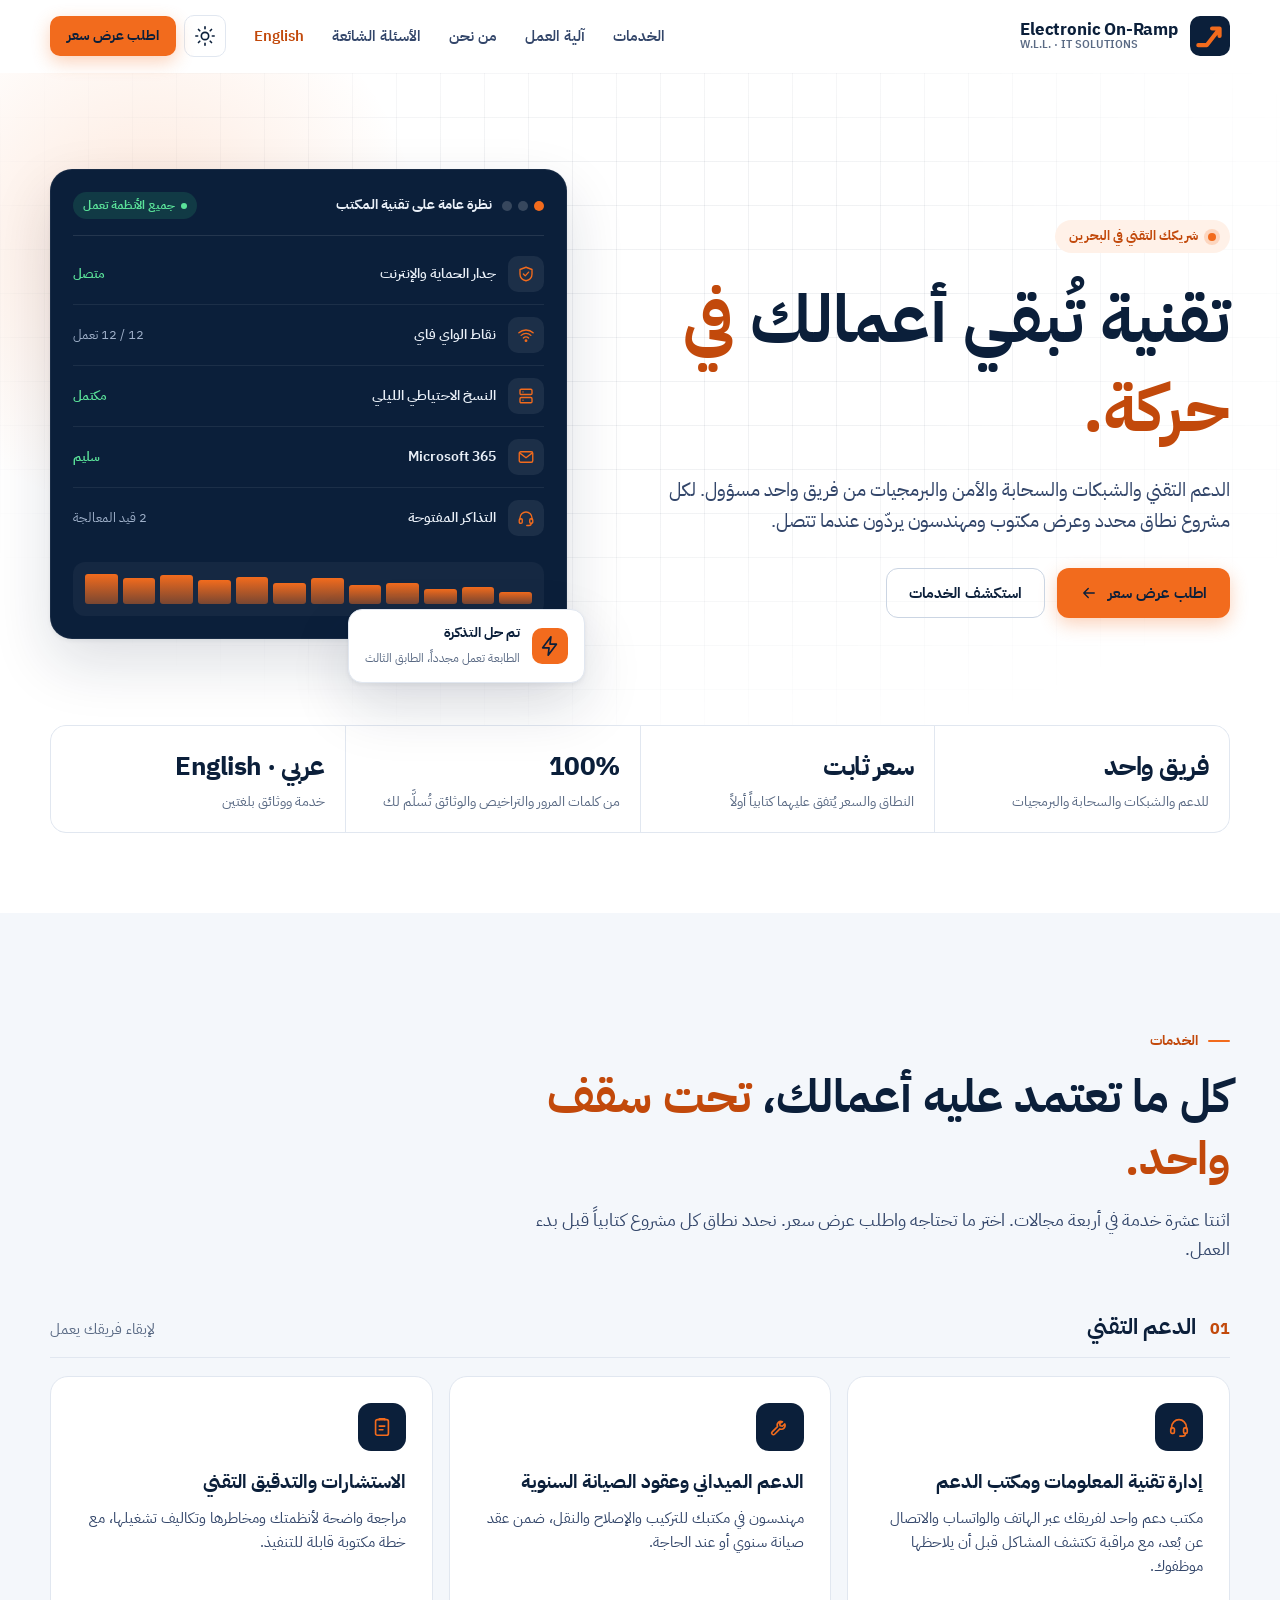
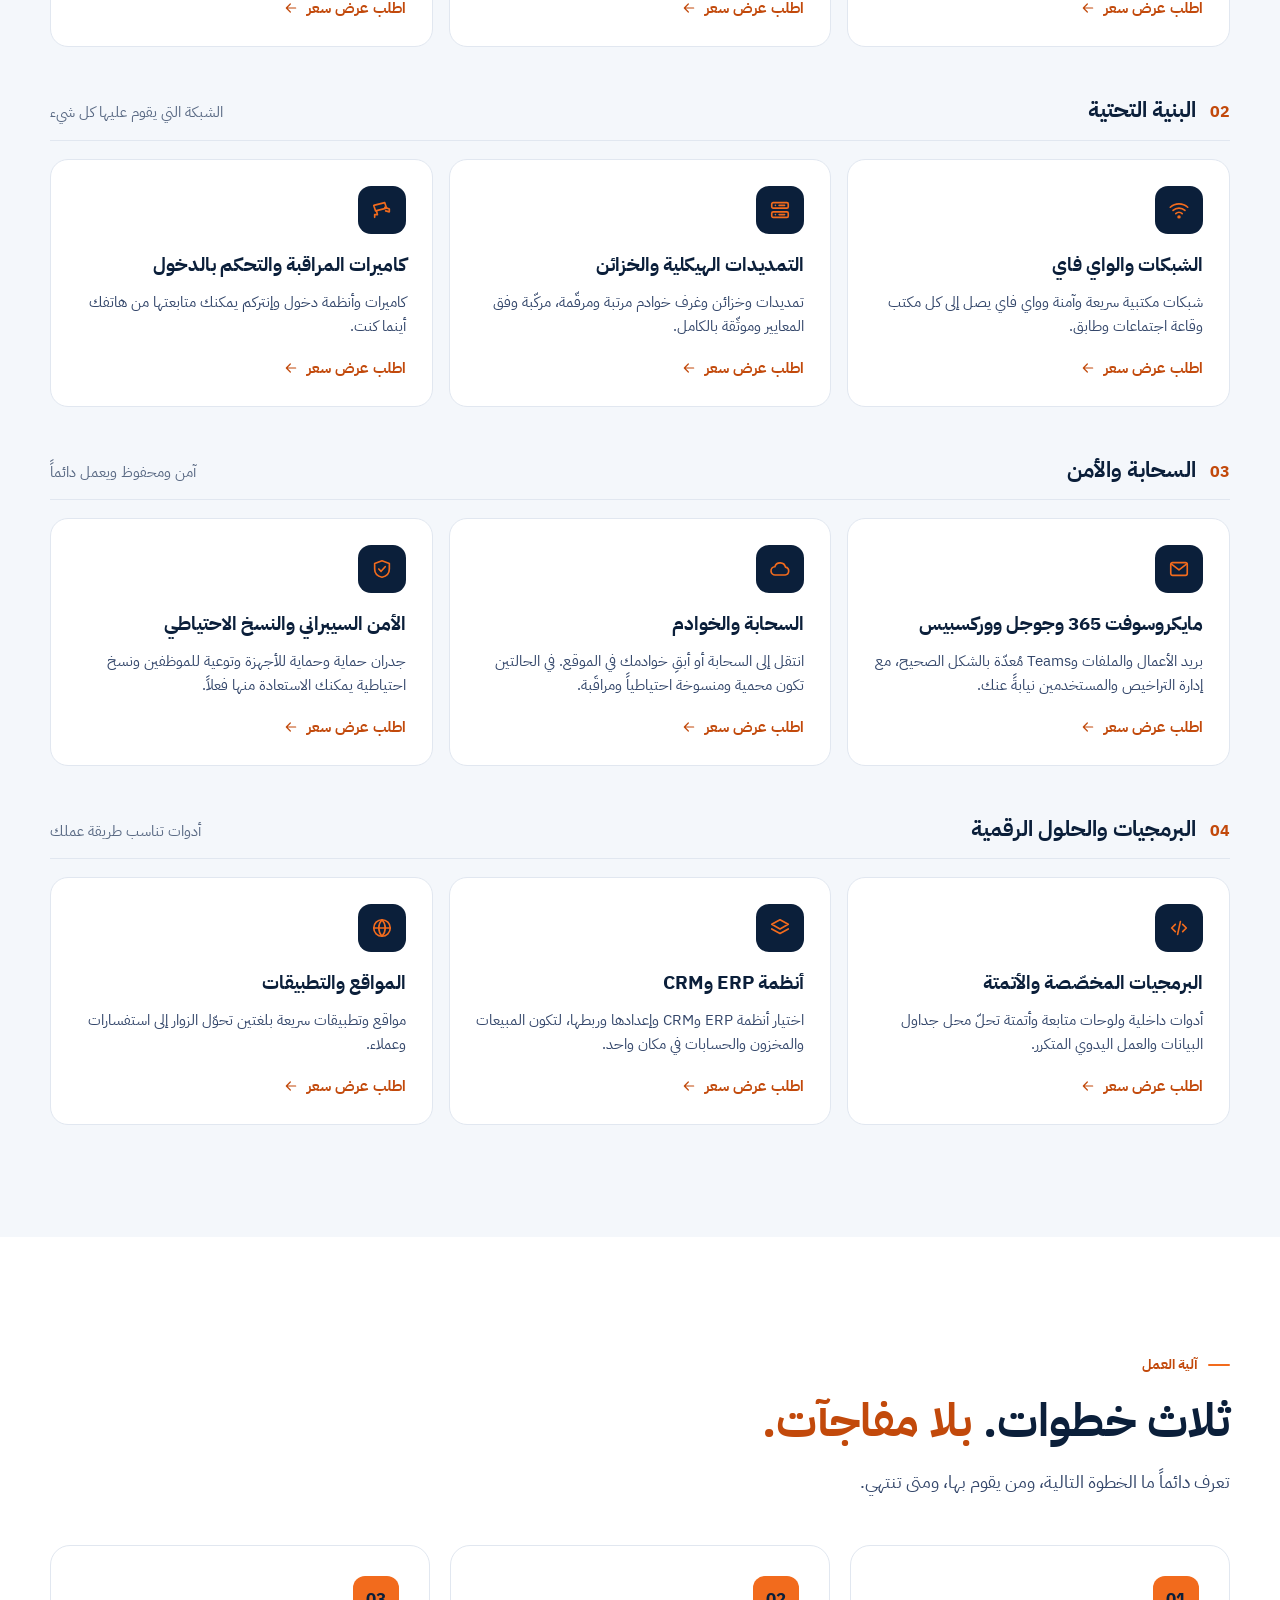
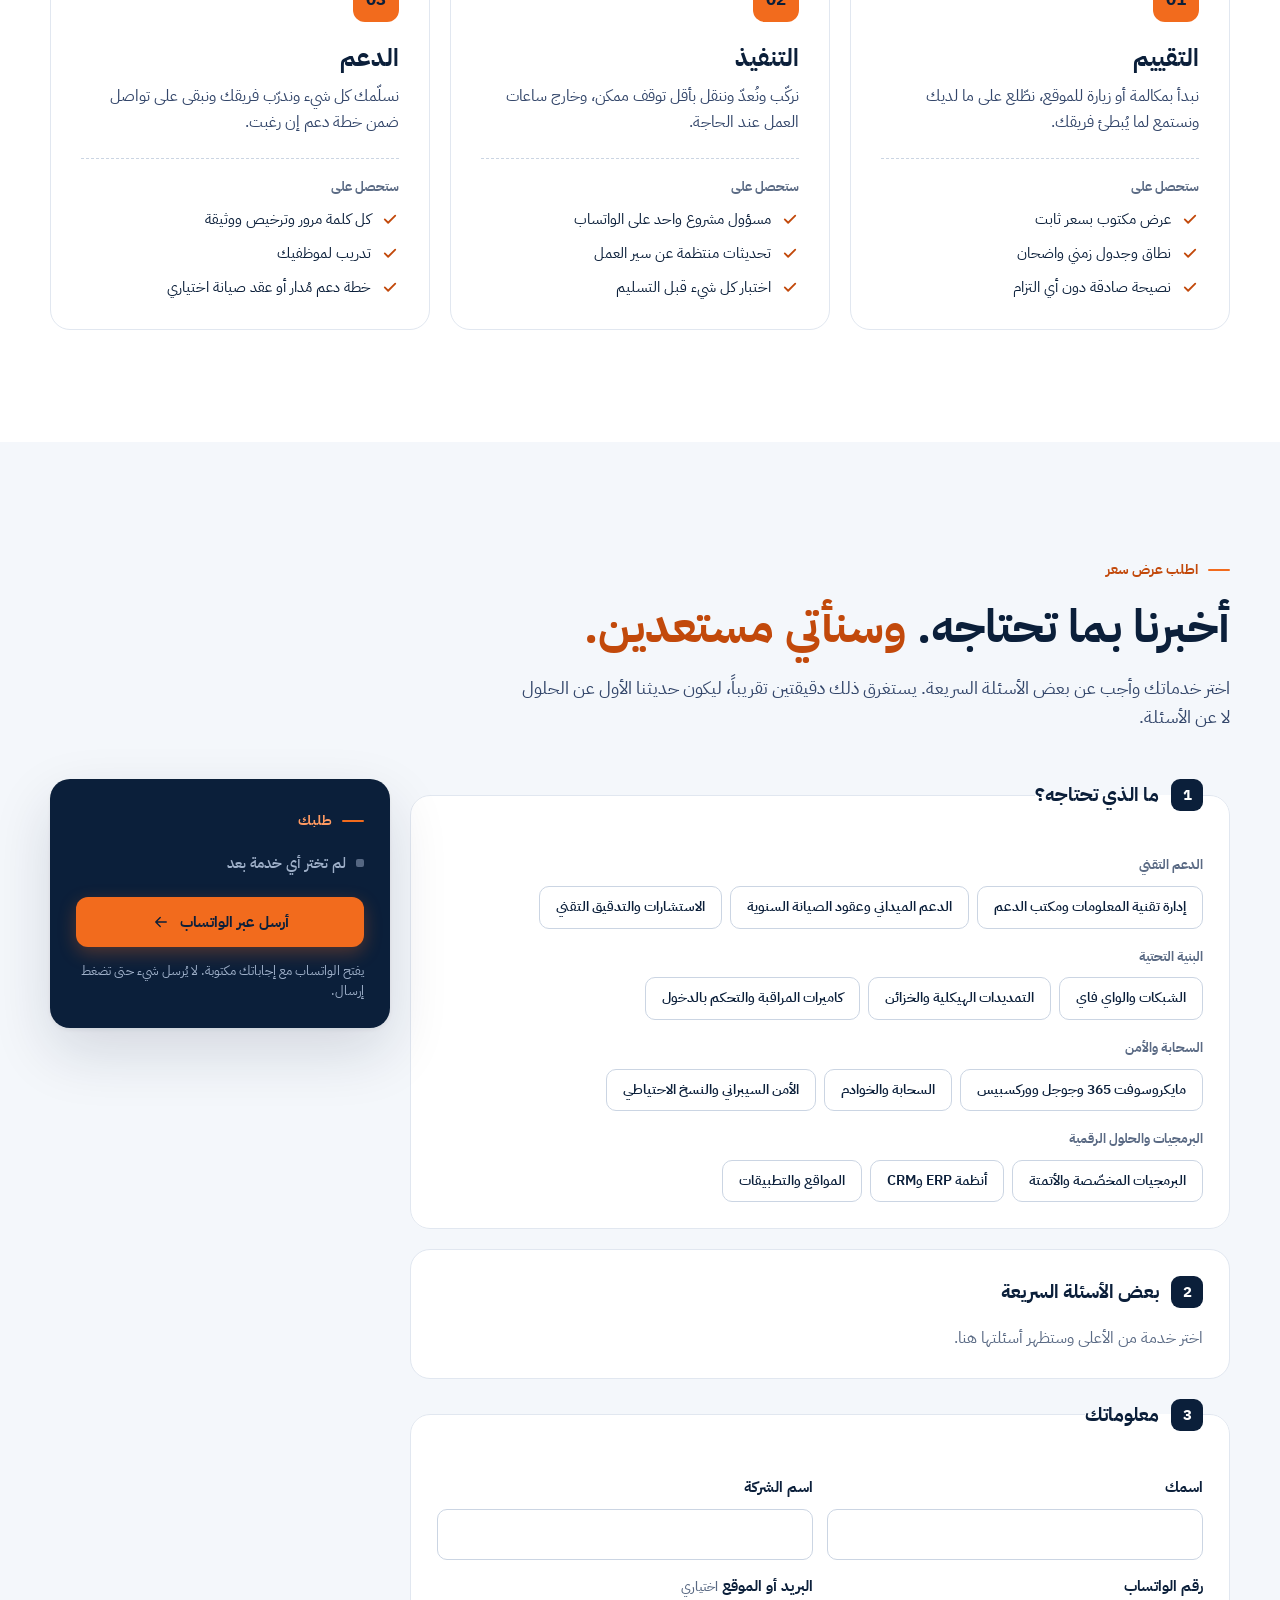
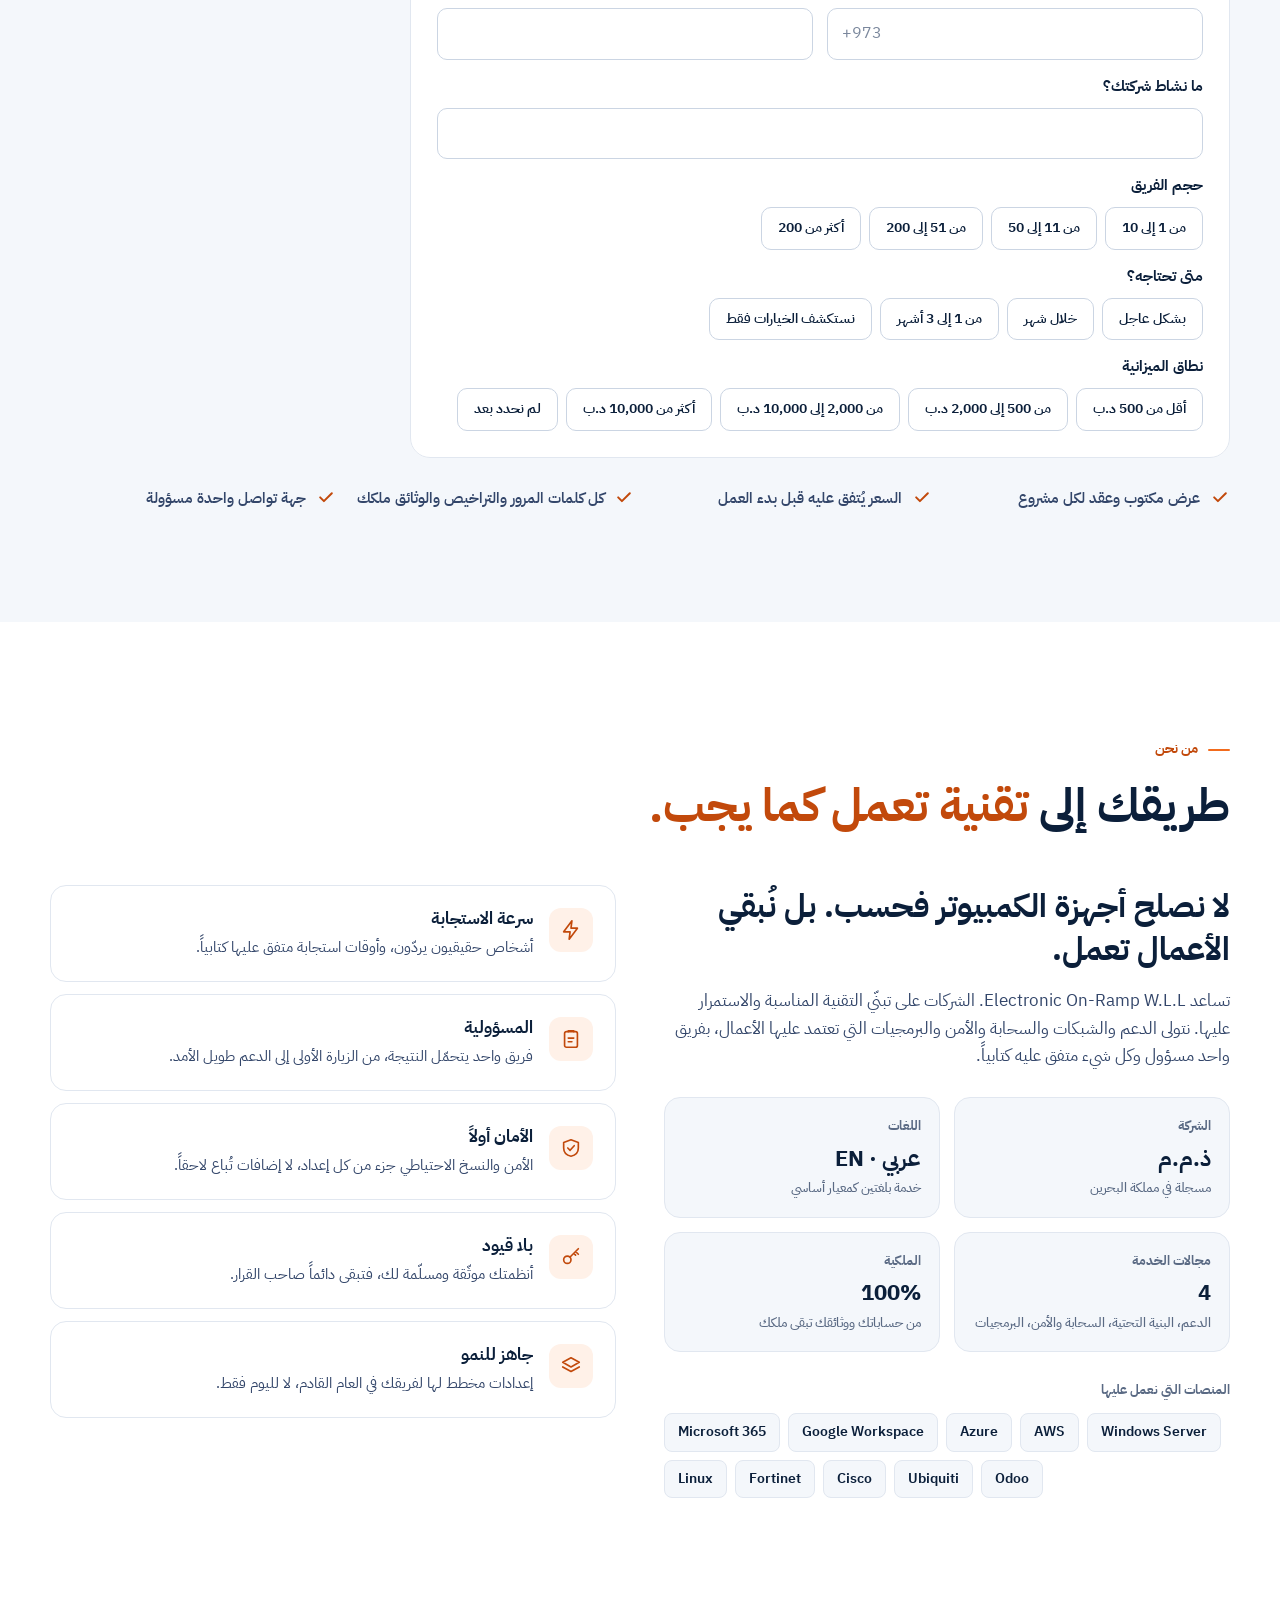
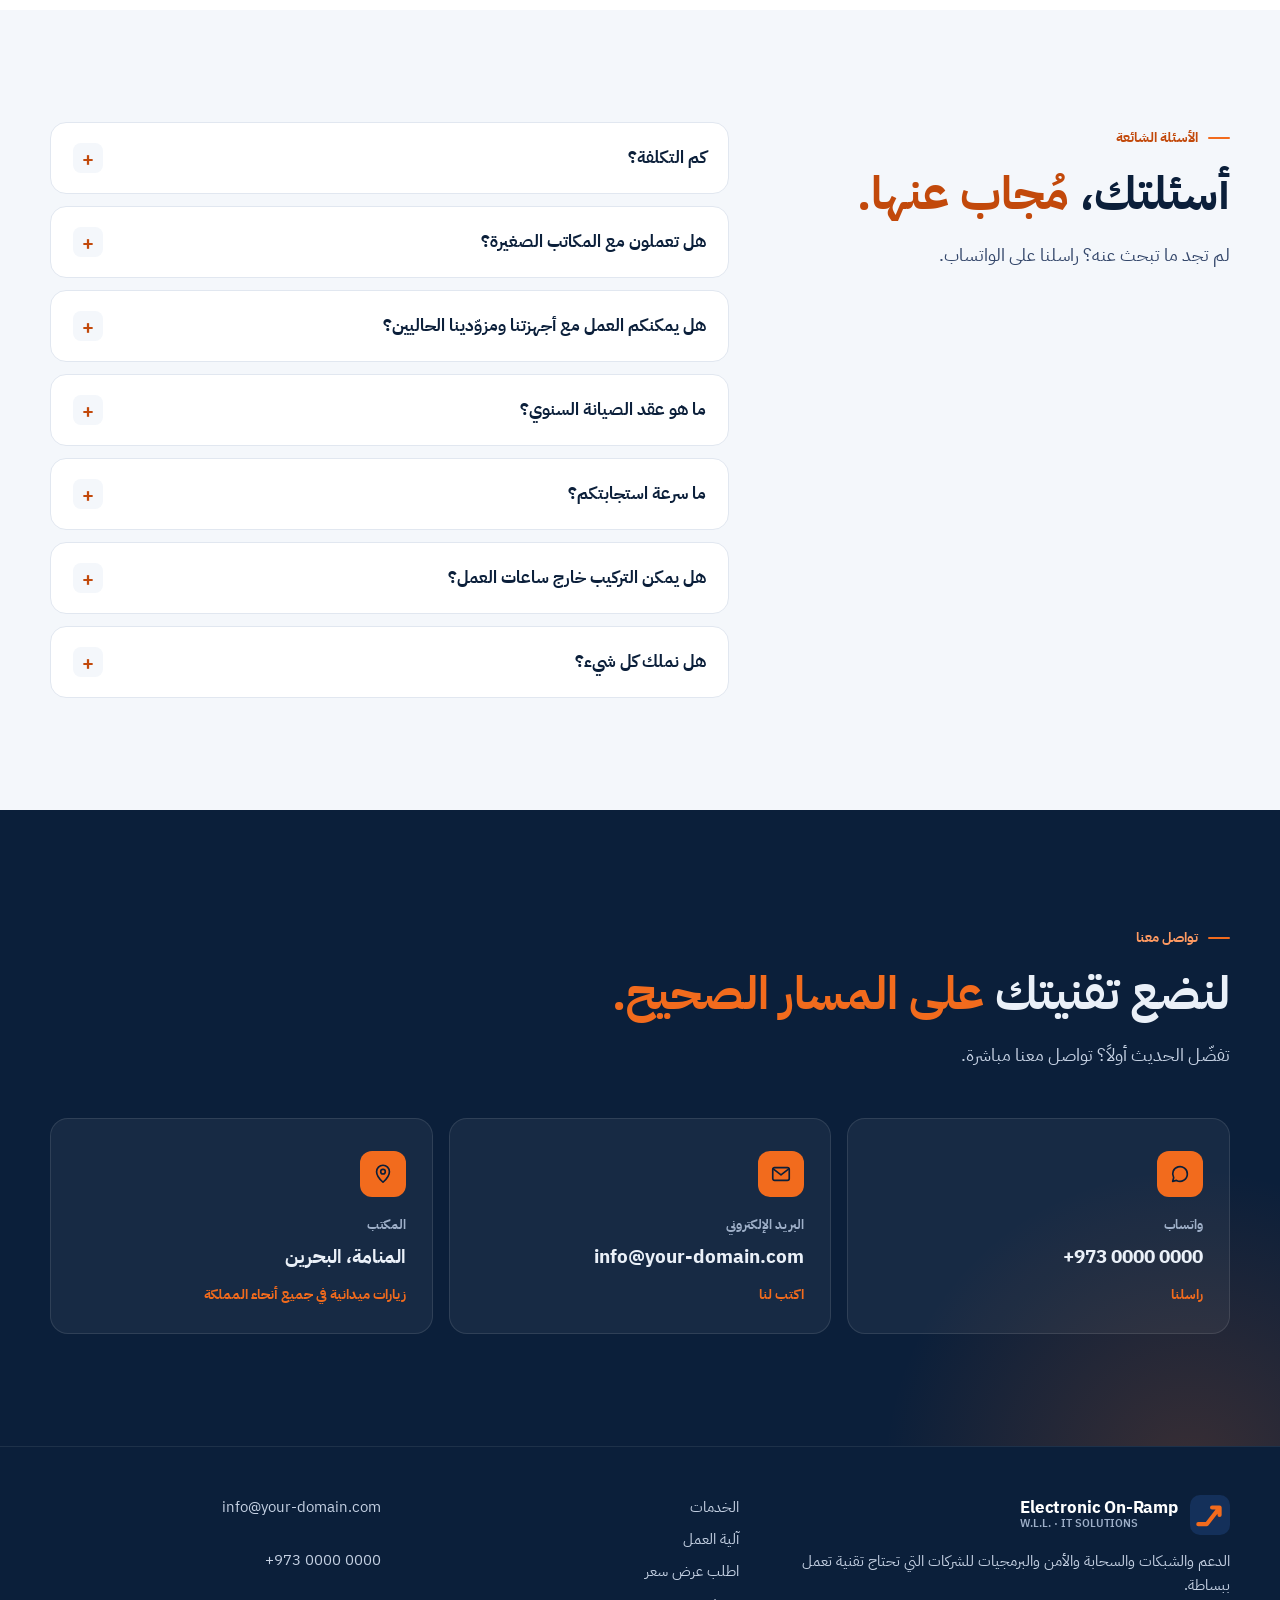
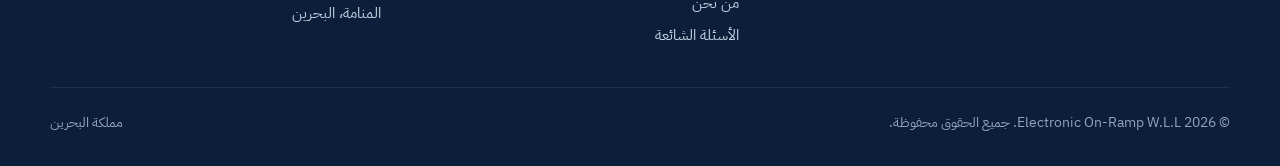
==== ar/index.html @ 056ab8a3 "Electronic On-Ramp site: bilingual one-pager with WhatsApp quote planner Co-Authored-By: Claude Opus" ====
<!doctype html>
<html lang="ar" dir="rtl">
<head>
<meta charset="utf-8">
<meta name="viewport" content="width=device-width, initial-scale=1, viewport-fit=cover">
<title>Electronic On-Ramp W.L.L. | الدعم التقني والشبكات والسحابة والبرمجيات</title>
<meta name="description" content="Electronic On-Ramp W.L.L. شريك تقني للشركات النامية: إدارة تقنية المعلومات والدعم، الشبكات والتمديدات، كاميرات المراقبة، مايكروسوفت 365، السحابة، الأمن السيبراني، البرمجيات المخصّصة والمواقع.">
<link rel="canonical" href="https://electronic-onramp.vercel.app/ar/">
<link rel="alternate" hreflang="en" href="https://electronic-onramp.vercel.app/">
<link rel="alternate" hreflang="ar" href="https://electronic-onramp.vercel.app/ar/">
<link rel="alternate" hreflang="x-default" href="https://electronic-onramp.vercel.app/">
<meta name="theme-color" content="#FFFFFF">
<script>(function(){var d=document.documentElement,t;try{t=localStorage.getItem('eor-theme')}catch(e){}d.dataset.theme=t==='dark'?'dark':'light'})()</script>
<link rel="icon" href="/assets/icons/favicon.svg" type="image/svg+xml">
<link rel="icon" href="/assets/icons/favicon-32.png" sizes="32x32" type="image/png">
<link rel="apple-touch-icon" href="/assets/icons/apple-touch-icon.png">
<link rel="manifest" href="/manifest.webmanifest">
<meta property="og:type" content="website">
<meta property="og:locale" content="ar_BH">
<meta property="og:site_name" content="Electronic On-Ramp W.L.L.">
<meta property="og:title" content="Electronic On-Ramp W.L.L. | تقنية تُبقي أعمالك في حركة">
<meta property="og:description" content="الدعم التقني والشبكات والسحابة والأمن السيبراني والبرمجيات للشركات النامية.">
<meta property="og:url" content="https://electronic-onramp.vercel.app/ar/">
<meta property="og:image" content="https://electronic-onramp.vercel.app/assets/social/og-image.png">
<meta name="twitter:card" content="summary_large_image">
<link rel="preconnect" href="https://fonts.googleapis.com">
<link rel="preconnect" href="https://fonts.gstatic.com" crossorigin>
<link href="https://fonts.googleapis.com/css2?family=IBM+Plex+Sans+Arabic:wght@400;500;600;700&amp;family=Plus+Jakarta+Sans:wght@400;500;600;700;800&amp;display=swap" rel="stylesheet">
<link rel="stylesheet" href="/styles.css?v=1">
</head>
<body>
<svg width="0" height="0" style="position:absolute" aria-hidden="true">
  <symbol id="i-arrow" viewBox="0 0 24 24"><path d="M5 12h14M13 6l6 6-6 6"/></symbol>
  <symbol id="i-check" viewBox="0 0 24 24"><path d="M5 12.5l4.5 4.5L19 7.5"/></symbol>
  <symbol id="i-menu" viewBox="0 0 24 24"><path d="M4 7h16M4 12h16M4 17h16"/></symbol>
  <symbol id="i-sun" viewBox="0 0 24 24"><circle cx="12" cy="12" r="4"/><path d="M12 2v2M12 20v2M4.9 4.9l1.4 1.4M17.7 17.7l1.4 1.4M2 12h2M20 12h2M4.9 19.1l1.4-1.4M17.7 6.3l1.4-1.4"/></symbol>
  <symbol id="i-moon" viewBox="0 0 24 24"><path d="M20 14.5A8 8 0 0 1 9.5 4a8 8 0 1 0 10.5 10.5z"/></symbol>
  <symbol id="i-headset" viewBox="0 0 24 24"><path d="M4 14v-2a8 8 0 0 1 16 0v2"/><rect x="3" y="13" width="4" height="6" rx="1.5"/><rect x="17" y="13" width="4" height="6" rx="1.5"/><path d="M19 19a3 3 0 0 1-3 3h-3"/></symbol>
  <symbol id="i-tool" viewBox="0 0 24 24"><path d="M14.7 6.3a4 4 0 0 0-5.4 5.2L3.5 17.3a1.8 1.8 0 0 0 2.6 2.6l5.8-5.8a4 4 0 0 0 5.2-5.4l-2.5 2.5-2.4-.6-.6-2.4z"/></symbol>
  <symbol id="i-clipboard" viewBox="0 0 24 24"><rect x="5" y="4" width="14" height="17" rx="2"/><path d="M9 4V3h6v1M9 11h6M9 15h4"/></symbol>
  <symbol id="i-wifi" viewBox="0 0 24 24"><path d="M2.5 9a14 14 0 0 1 19 0M5.5 12.5a9.5 9.5 0 0 1 13 0M8.5 16a5 5 0 0 1 7 0"/><circle cx="12" cy="19.5" r="1"/></symbol>
  <symbol id="i-cable" viewBox="0 0 24 24"><rect x="3" y="4" width="18" height="6" rx="1.5"/><rect x="3" y="14" width="18" height="6" rx="1.5"/><path d="M7 7h.01M7 17h.01M11 7h6M11 17h6"/></symbol>
  <symbol id="i-camera" viewBox="0 0 24 24"><path d="M3 7l12-3 2 6-12 3z"/><path d="M15 9l5 2v3l-4-1M6 13l1 4H4v3"/></symbol>
  <symbol id="i-mail" viewBox="0 0 24 24"><rect x="3" y="5" width="18" height="14" rx="2"/><path d="M3.5 6.5L12 13l8.5-6.5"/></symbol>
  <symbol id="i-cloud" viewBox="0 0 24 24"><path d="M7 18.5a4.5 4.5 0 0 1-.6-9A6 6 0 0 1 18 10a4.3 4.3 0 0 1-.5 8.5z"/></symbol>
  <symbol id="i-shield" viewBox="0 0 24 24"><path d="M12 3l8 3v6c0 5-3.5 8-8 9-4.5-1-8-4-8-9V6z"/><path d="M8.5 12l2.5 2.5 4.5-5"/></symbol>
  <symbol id="i-code" viewBox="0 0 24 24"><path d="M8 8l-4 4 4 4M16 8l4 4-4 4M13.5 5l-3 14"/></symbol>
  <symbol id="i-layers" viewBox="0 0 24 24"><path d="M12 3l9 5-9 5-9-5z"/><path d="M3 13l9 5 9-5"/></symbol>
  <symbol id="i-globe" viewBox="0 0 24 24"><circle cx="12" cy="12" r="9"/><path d="M3 12h18M12 3c2.5 2.7 3.5 5.7 3.5 9s-1 6.3-3.5 9c-2.5-2.7-3.5-5.7-3.5-9s1-6.3 3.5-9z"/></symbol>
  <symbol id="i-server" viewBox="0 0 24 24"><rect x="4" y="3" width="16" height="7" rx="1.5"/><rect x="4" y="14" width="16" height="7" rx="1.5"/><path d="M8 6.5h.01M8 17.5h.01"/></symbol>
  <symbol id="i-bolt" viewBox="0 0 24 24"><path d="M13 2L4 14h7l-1 8 9-12h-7z"/></symbol>
  <symbol id="i-key" viewBox="0 0 24 24"><circle cx="8" cy="15" r="4"/><path d="M11 12l9-9M17 6l3 3M15 8l2 2"/></symbol>
  <symbol id="i-chat" viewBox="0 0 24 24"><path d="M20 12a8 8 0 0 1-11.8 7L4 20l1.1-4A8 8 0 1 1 20 12z"/></symbol>
  <symbol id="i-pin" viewBox="0 0 24 24"><path d="M12 21s-7-6.2-7-11.5a7 7 0 0 1 14 0C19 14.8 12 21 12 21z"/><circle cx="12" cy="9.5" r="2.5"/></symbol>
</svg>

<a class="skip" href="#main">انتقل إلى المحتوى</a>

<header class="site-header" id="top">
  <div class="wrap header-inner">
    <a class="brand" href="#top" aria-label="Electronic On-Ramp W.L.L.، الصفحة الرئيسية">
      <svg class="brand-mark" viewBox="0 0 48 48" aria-hidden="true"><rect width="48" height="48" rx="12"/><path d="M10 35h10l15-19M26.5 15H35.5V24" fill="none" stroke="#F26B1D" stroke-width="5" stroke-linecap="round" stroke-linejoin="round"/></svg>
      <span class="brand-name" dir="ltr"><strong>Electronic On-Ramp</strong><small>W.L.L. · IT Solutions</small></span>
    </a>
    <nav class="nav" id="nav" aria-label="القائمة الرئيسية">
      <a href="#services">الخدمات</a>
      <a href="#process">آلية العمل</a>
      <a href="#about">من نحن</a>
      <a href="#faq">الأسئلة الشائعة</a>
      <a class="lang-switch" href="/" hreflang="en" lang="en">English</a>
      <a class="btn btn-primary nav-cta" href="#start">اطلب عرض سعر</a>
    </nav>
    <div class="header-actions">
      <button class="icon-btn theme-toggle" type="button" data-to-dark="التبديل إلى الوضع الداكن" data-to-light="التبديل إلى الوضع الفاتح" aria-label="التبديل إلى الوضع الداكن">
        <svg class="icon sun" aria-hidden="true"><use href="#i-sun"/></svg><svg class="icon moon" aria-hidden="true"><use href="#i-moon"/></svg>
      </button>
      <a class="btn btn-primary btn-sm" href="#start">اطلب عرض سعر</a>
      <button class="icon-btn nav-toggle" type="button" aria-controls="nav" aria-expanded="false" aria-label="فتح القائمة"><svg class="icon" aria-hidden="true"><use href="#i-menu"/></svg></button>
    </div>
  </div>
</header>

<main id="main">
  <!-- HERO -->
  <section class="hero">
    <div class="wrap">
      <div class="hero-grid">
        <div>
          <p class="eyebrow"><span class="dot"></span>شريكك التقني في البحرين</p>
          <h1>تقنية تُبقي أعمالك <em>في حركة.</em></h1>
          <p class="lead">الدعم التقني والشبكات والسحابة والأمن والبرمجيات من فريق واحد مسؤول. لكل مشروع نطاق محدد وعرض مكتوب ومهندسون يردّون عندما تتصل.</p>
          <div class="hero-cta">
            <a class="btn btn-primary" href="#start">اطلب عرض سعر <svg class="icon arrow" aria-hidden="true"><use href="#i-arrow"/></svg></a>
            <a class="btn btn-ghost" href="#services">استكشف الخدمات</a>
          </div>
        </div>
        <div class="hero-visual" aria-hidden="true">
          <div class="panel">
            <div class="panel-head">
              <span class="dots"><i></i><i></i><i></i></span>
              <p>نظرة عامة على تقنية المكتب</p>
              <span class="pill">جميع الأنظمة تعمل</span>
            </div>
            <ul class="panel-rows">
              <li><span class="ic"><svg class="icon"><use href="#i-shield"/></svg></span><b>جدار الحماية والإنترنت</b><span class="ok">متصل</span></li>
              <li><span class="ic"><svg class="icon"><use href="#i-wifi"/></svg></span><b>نقاط الواي فاي</b><span>12 / 12 تعمل</span></li>
              <li><span class="ic"><svg class="icon"><use href="#i-server"/></svg></span><b>النسخ الاحتياطي الليلي</b><span class="ok">مكتمل</span></li>
              <li><span class="ic"><svg class="icon"><use href="#i-mail"/></svg></span><b>Microsoft 365</b><span class="ok">سليم</span></li>
              <li><span class="ic"><svg class="icon"><use href="#i-headset"/></svg></span><b>التذاكر المفتوحة</b><span>2 قيد المعالجة</span></li>
            </ul>
            <div class="panel-bars"><i style="--h:42%"></i><i style="--h:58%"></i><i style="--h:50%"></i><i style="--h:72%"></i><i style="--h:64%"></i><i style="--h:86%"></i><i style="--h:70%"></i><i style="--h:92%"></i><i style="--h:80%"></i><i style="--h:96%"></i><i style="--h:88%"></i><i style="--h:100%"></i></div>
          </div>
          <div class="panel-float"><span class="ic"><svg class="icon"><use href="#i-bolt"/></svg></span><div><b>تم حل التذكرة</b><span>الطابعة تعمل مجدداً، الطابق الثالث</span></div></div>
        </div>
      </div>
      <ul class="stats">
        <li><strong>فريق واحد</strong><span>للدعم والشبكات والسحابة والبرمجيات</span></li>
        <li><strong>سعر ثابت</strong><span>النطاق والسعر يُتفق عليهما كتابياً أولاً</span></li>
        <li><strong>100%</strong><span>من كلمات المرور والتراخيص والوثائق تُسلَّم لك</span></li>
        <li><strong>عربي · English</strong><span>خدمة ووثائق بلغتين</span></li>
      </ul>
    </div>
  </section>

  <!-- SERVICES -->
  <section class="section section-tint" id="services">
    <div class="wrap">
      <header class="sec-head">
        <p class="label">الخدمات</p>
        <h2>كل ما تعتمد عليه أعمالك، <em>تحت سقف واحد.</em></h2>
        <p>اثنتا عشرة خدمة في أربعة مجالات. اختر ما تحتاجه واطلب عرض سعر. نحدد نطاق كل مشروع كتابياً قبل بدء العمل.</p>
      </header>
      <div class="svc-groups">
        <div>
          <div class="svc-group-head"><span>01</span><h3>الدعم التقني</h3><p>لإبقاء فريقك يعمل</p></div>
          <div class="svc-grid">
            <article class="svc"><span class="ic"><svg class="icon"><use href="#i-headset"/></svg></span><h4>إدارة تقنية المعلومات ومكتب الدعم</h4><p>مكتب دعم واحد لفريقك عبر الهاتف والواتساب والاتصال عن بُعد، مع مراقبة تكتشف المشاكل قبل أن يلاحظها موظفوك.</p><a class="svc-link" href="#start" data-pick="support">اطلب عرض سعر <svg class="icon"><use href="#i-arrow"/></svg></a></article>
            <article class="svc"><span class="ic"><svg class="icon"><use href="#i-tool"/></svg></span><h4>الدعم الميداني وعقود الصيانة السنوية</h4><p>مهندسون في مكتبك للتركيب والإصلاح والنقل، ضمن عقد صيانة سنوي أو عند الحاجة.</p><a class="svc-link" href="#start" data-pick="onsite">اطلب عرض سعر <svg class="icon"><use href="#i-arrow"/></svg></a></article>
            <article class="svc"><span class="ic"><svg class="icon"><use href="#i-clipboard"/></svg></span><h4>الاستشارات والتدقيق التقني</h4><p>مراجعة واضحة لأنظمتك ومخاطرها وتكاليف تشغيلها، مع خطة مكتوبة قابلة للتنفيذ.</p><a class="svc-link" href="#start" data-pick="consult">اطلب عرض سعر <svg class="icon"><use href="#i-arrow"/></svg></a></article>
          </div>
        </div>
        <div>
          <div class="svc-group-head"><span>02</span><h3>البنية التحتية</h3><p>الشبكة التي يقوم عليها كل شيء</p></div>
          <div class="svc-grid">
            <article class="svc"><span class="ic"><svg class="icon"><use href="#i-wifi"/></svg></span><h4>الشبكات والواي فاي</h4><p>شبكات مكتبية سريعة وآمنة وواي فاي يصل إلى كل مكتب وقاعة اجتماعات وطابق.</p><a class="svc-link" href="#start" data-pick="network">اطلب عرض سعر <svg class="icon"><use href="#i-arrow"/></svg></a></article>
            <article class="svc"><span class="ic"><svg class="icon"><use href="#i-cable"/></svg></span><h4>التمديدات الهيكلية والخزائن</h4><p>تمديدات وخزائن وغرف خوادم مرتبة ومرقّمة، مركّبة وفق المعايير وموثّقة بالكامل.</p><a class="svc-link" href="#start" data-pick="cabling">اطلب عرض سعر <svg class="icon"><use href="#i-arrow"/></svg></a></article>
            <article class="svc"><span class="ic"><svg class="icon"><use href="#i-camera"/></svg></span><h4>كاميرات المراقبة والتحكم بالدخول</h4><p>كاميرات وأنظمة دخول وإنتركم يمكنك متابعتها من هاتفك أينما كنت.</p><a class="svc-link" href="#start" data-pick="cctv">اطلب عرض سعر <svg class="icon"><use href="#i-arrow"/></svg></a></article>
          </div>
        </div>
        <div>
          <div class="svc-group-head"><span>03</span><h3>السحابة والأمن</h3><p>آمن ومحفوظ ويعمل دائماً</p></div>
          <div class="svc-grid">
            <article class="svc"><span class="ic"><svg class="icon"><use href="#i-mail"/></svg></span><h4>مايكروسوفت 365 وجوجل ووركسبيس</h4><p>بريد الأعمال والملفات وTeams مُعدّة بالشكل الصحيح، مع إدارة التراخيص والمستخدمين نيابةً عنك.</p><a class="svc-link" href="#start" data-pick="m365">اطلب عرض سعر <svg class="icon"><use href="#i-arrow"/></svg></a></article>
            <article class="svc"><span class="ic"><svg class="icon"><use href="#i-cloud"/></svg></span><h4>السحابة والخوادم</h4><p>انتقل إلى السحابة أو أبقِ خوادمك في الموقع. في الحالتين تكون محمية ومنسوخة احتياطياً ومراقَبة.</p><a class="svc-link" href="#start" data-pick="cloud">اطلب عرض سعر <svg class="icon"><use href="#i-arrow"/></svg></a></article>
            <article class="svc"><span class="ic"><svg class="icon"><use href="#i-shield"/></svg></span><h4>الأمن السيبراني والنسخ الاحتياطي</h4><p>جدران حماية وحماية للأجهزة وتوعية للموظفين ونسخ احتياطية يمكنك الاستعادة منها فعلاً.</p><a class="svc-link" href="#start" data-pick="cyber">اطلب عرض سعر <svg class="icon"><use href="#i-arrow"/></svg></a></article>
          </div>
        </div>
        <div>
          <div class="svc-group-head"><span>04</span><h3>البرمجيات والحلول الرقمية</h3><p>أدوات تناسب طريقة عملك</p></div>
          <div class="svc-grid">
            <article class="svc"><span class="ic"><svg class="icon"><use href="#i-code"/></svg></span><h4>البرمجيات المخصّصة والأتمتة</h4><p>أدوات داخلية ولوحات متابعة وأتمتة تحلّ محل جداول البيانات والعمل اليدوي المتكرر.</p><a class="svc-link" href="#start" data-pick="software">اطلب عرض سعر <svg class="icon"><use href="#i-arrow"/></svg></a></article>
            <article class="svc"><span class="ic"><svg class="icon"><use href="#i-layers"/></svg></span><h4>أنظمة ERP وCRM</h4><p>اختيار أنظمة ERP وCRM وإعدادها وربطها، لتكون المبيعات والمخزون والحسابات في مكان واحد.</p><a class="svc-link" href="#start" data-pick="erp">اطلب عرض سعر <svg class="icon"><use href="#i-arrow"/></svg></a></article>
            <article class="svc"><span class="ic"><svg class="icon"><use href="#i-globe"/></svg></span><h4>المواقع والتطبيقات</h4><p>مواقع وتطبيقات سريعة بلغتين تحوّل الزوار إلى استفسارات وعملاء.</p><a class="svc-link" href="#start" data-pick="web">اطلب عرض سعر <svg class="icon"><use href="#i-arrow"/></svg></a></article>
          </div>
        </div>
      </div>
    </div>
  </section>

  <!-- PROCESS -->
  <section class="section" id="process">
    <div class="wrap">
      <header class="sec-head">
        <p class="label">آلية العمل</p>
        <h2>ثلاث خطوات. <em>بلا مفاجآت.</em></h2>
        <p>تعرف دائماً ما الخطوة التالية، ومن يقوم بها، ومتى تنتهي.</p>
      </header>
      <ol class="steps" role="list" style="padding:0;margin:0;list-style:none">
        <li class="step">
          <span class="step-num">01</span>
          <h3>التقييم</h3>
          <p>نبدأ بمكالمة أو زيارة للموقع، نطّلع على ما لديك ونستمع لما يُبطئ فريقك.</p>
          <div class="get"><p>ستحصل على</p>
            <ul class="checks"><li><svg class="icon"><use href="#i-check"/></svg>عرض مكتوب بسعر ثابت</li><li><svg class="icon"><use href="#i-check"/></svg>نطاق وجدول زمني واضحان</li><li><svg class="icon"><use href="#i-check"/></svg>نصيحة صادقة دون أي التزام</li></ul>
          </div>
        </li>
        <li class="step">
          <span class="step-num">02</span>
          <h3>التنفيذ</h3>
          <p>نركّب ونُعدّ وننقل بأقل توقف ممكن، وخارج ساعات العمل عند الحاجة.</p>
          <div class="get"><p>ستحصل على</p>
            <ul class="checks"><li><svg class="icon"><use href="#i-check"/></svg>مسؤول مشروع واحد على الواتساب</li><li><svg class="icon"><use href="#i-check"/></svg>تحديثات منتظمة عن سير العمل</li><li><svg class="icon"><use href="#i-check"/></svg>اختبار كل شيء قبل التسليم</li></ul>
          </div>
        </li>
        <li class="step">
          <span class="step-num">03</span>
          <h3>الدعم</h3>
          <p>نسلّمك كل شيء وندرّب فريقك ونبقى على تواصل ضمن خطة دعم إن رغبت.</p>
          <div class="get"><p>ستحصل على</p>
            <ul class="checks"><li><svg class="icon"><use href="#i-check"/></svg>كل كلمة مرور وترخيص ووثيقة</li><li><svg class="icon"><use href="#i-check"/></svg>تدريب لموظفيك</li><li><svg class="icon"><use href="#i-check"/></svg>خطة دعم مُدار أو عقد صيانة اختياري</li></ul>
          </div>
        </li>
      </ol>
    </div>
  </section>

  <!-- START A PROJECT -->
  <section class="section section-tint" id="start">
    <div class="wrap">
      <header class="sec-head">
        <p class="label">اطلب عرض سعر</p>
        <h2>أخبرنا بما تحتاجه. <em>وسنأتي مستعدين.</em></h2>
        <p>اختر خدماتك وأجب عن بعض الأسئلة السريعة. يستغرق ذلك دقيقتين تقريباً، ليكون حديثنا الأول عن الحلول لا عن الأسئلة.</p>
      </header>

      <form class="planner" id="planner" novalidate>
        <div class="planner-main">
          <fieldset class="plan-block">
            <legend class="plan-title"><span>1</span>ما الذي تحتاجه؟</legend>
            <div id="pick" class="pick"></div>
          </fieldset>

          <div class="plan-block">
            <p class="plan-title"><span>2</span>بعض الأسئلة السريعة</p>
            <p class="plan-empty" id="qs-empty">اختر خدمة من الأعلى وستظهر أسئلتها هنا.</p>
            <div id="qs"></div>
          </div>

          <fieldset class="plan-block">
            <legend class="plan-title"><span>3</span>معلوماتك</legend>
            <div class="field-row">
              <div class="field"><label for="p-name">اسمك</label><input id="p-name" name="name" autocomplete="name" required></div>
              <div class="field"><label for="p-business">اسم الشركة</label><input id="p-business" name="business" autocomplete="organization"></div>
            </div>
            <div class="field-row">
              <div class="field"><label for="p-phone">رقم الواتساب</label><input id="p-phone" name="phone" type="tel" autocomplete="tel" placeholder="+973" dir="ltr" required></div>
              <div class="field"><label for="p-link">البريد أو الموقع <span class="opt">اختياري</span></label><input id="p-link" name="link" autocomplete="email" dir="ltr"></div>
            </div>
            <div class="field"><label for="p-about">ما نشاط شركتك؟</label><input id="p-about" name="about"></div>
            <div class="q" id="q-team"></div>
            <div class="q" id="q-timeline"></div>
            <div class="q" id="q-budget"></div>
          </fieldset>
        </div>

        <aside class="summary" aria-live="polite">
          <p class="label">طلبك</p>
          <ul class="summary-list" id="summary-list"><li class="muted">لم تختر أي خدمة بعد</li></ul>
          <button class="btn btn-primary btn-block" type="submit">أرسل عبر الواتساب <svg class="icon arrow" aria-hidden="true"><use href="#i-arrow"/></svg></button>
          <p class="form-error" id="plan-error" role="alert" hidden></p>
          <div class="plan-done" id="plan-done" hidden>
            <p>إجاباتك جاهزة في الواتساب. اضغط إرسال وسنرد عليك بالخطوات التالية.</p>
            <a class="btn btn-light btn-block" id="book-link" href="#" target="_blank" rel="noopener" hidden>احجز مكالمة</a>
          </div>
          <p class="fine">يفتح الواتساب مع إجاباتك مكتوبة. لا يُرسل شيء حتى تضغط إرسال.</p>
        </aside>
      </form>

      <ul class="terms">
        <li><svg class="icon"><use href="#i-check"/></svg>عرض مكتوب وعقد لكل مشروع</li>
        <li><svg class="icon"><use href="#i-check"/></svg>السعر يُتفق عليه قبل بدء العمل</li>
        <li><svg class="icon"><use href="#i-check"/></svg>كل كلمات المرور والتراخيص والوثائق ملكك</li>
        <li><svg class="icon"><use href="#i-check"/></svg>جهة تواصل واحدة مسؤولة</li>
      </ul>
    </div>
  </section>

  <!-- ABOUT -->
  <section class="section" id="about">
    <div class="wrap">
      <header class="sec-head">
        <p class="label">من نحن</p>
        <h2>طريقك إلى <em>تقنية تعمل كما يجب.</em></h2>
      </header>
      <div class="about-grid">
        <div class="about-copy">
          <h3>لا نصلح أجهزة الكمبيوتر فحسب. بل نُبقي الأعمال تعمل.</h3>
          <p>تساعد Electronic On-Ramp W.L.L. الشركات على تبنّي التقنية المناسبة والاستمرار عليها. نتولى الدعم والشبكات والسحابة والأمن والبرمجيات التي تعتمد عليها الأعمال، بفريق واحد مسؤول وكل شيء متفق عليه كتابياً.</p>
          <dl class="facts">
            <div><dt>الشركة</dt><dd>ذ.م.م<small>مسجلة في مملكة البحرين</small></dd></div>
            <div><dt>اللغات</dt><dd>عربي · EN<small>خدمة بلغتين كمعيار أساسي</small></dd></div>
            <div><dt>مجالات الخدمة</dt><dd>4<small>الدعم، البنية التحتية، السحابة والأمن، البرمجيات</small></dd></div>
            <div><dt>الملكية</dt><dd>100%<small>من حساباتك ووثائقك تبقى ملكك</small></dd></div>
          </dl>
          <div class="stack">
            <p>المنصات التي نعمل عليها</p>
            <ul dir="ltr"><li>Microsoft 365</li><li>Google Workspace</li><li>Azure</li><li>AWS</li><li>Windows Server</li><li>Linux</li><li>Fortinet</li><li>Cisco</li><li>Ubiquiti</li><li>Odoo</li></ul>
          </div>
        </div>
        <div class="values">
          <div class="tile"><span class="ic"><svg class="icon"><use href="#i-bolt"/></svg></span><div><h4>سرعة الاستجابة</h4><p>أشخاص حقيقيون يردّون، وأوقات استجابة متفق عليها كتابياً.</p></div></div>
          <div class="tile"><span class="ic"><svg class="icon"><use href="#i-clipboard"/></svg></span><div><h4>المسؤولية</h4><p>فريق واحد يتحمّل النتيجة، من الزيارة الأولى إلى الدعم طويل الأمد.</p></div></div>
          <div class="tile"><span class="ic"><svg class="icon"><use href="#i-shield"/></svg></span><div><h4>الأمان أولاً</h4><p>الأمن والنسخ الاحتياطي جزء من كل إعداد، لا إضافات تُباع لاحقاً.</p></div></div>
          <div class="tile"><span class="ic"><svg class="icon"><use href="#i-key"/></svg></span><div><h4>بلا قيود</h4><p>أنظمتك موثّقة ومسلّمة لك، فتبقى دائماً صاحب القرار.</p></div></div>
          <div class="tile"><span class="ic"><svg class="icon"><use href="#i-layers"/></svg></span><div><h4>جاهز للنمو</h4><p>إعدادات مخطط لها لفريقك في العام القادم، لا لليوم فقط.</p></div></div>
        </div>
      </div>
    </div>
  </section>

  <!-- FAQ -->
  <section class="section section-tint" id="faq">
    <div class="wrap faq-wrap">
      <header class="sec-head">
        <p class="label">الأسئلة الشائعة</p>
        <h2>أسئلتك، <em>مُجاب عنها.</em></h2>
        <p>لم تجد ما تبحث عنه؟ راسلنا على الواتساب.</p>
      </header>
      <div class="faq">
        <details><summary>كم التكلفة؟</summary><p>يُسعّر كل مشروع حسب نطاقه، لذلك لا ننشر أسعاراً ثابتة. أجب عن الأسئلة في قسم اطلب عرض سعر وسنعود إليك بنطاق واضح، يليه عرض مكتوب.</p></details>
        <details><summary>هل تعملون مع المكاتب الصغيرة؟</summary><p>نعم. ندعم فرقاً من بضعة أشخاص إلى شركات متعددة المواقع، ونصمّم الحل بما يناسب ميزانيتك.</p></details>
        <details><summary>هل يمكنكم العمل مع أجهزتنا ومزوّدينا الحاليين؟</summary><p>نعم. نراجع ما لديك أولاً، ونحتفظ بما هو سليم، وننسّق مع مزوّد الإنترنت والموردين نيابةً عنك.</p></details>
        <details><summary>ما هو عقد الصيانة السنوي؟</summary><p>عقد تدفع فيه رسوماً سنوية ثابتة تغطي الصيانة الوقائية وزيارات الدعم وأوقات الاستجابة المتفق عليها، لتكون تكاليف التقنية متوقعة.</p></details>
        <details><summary>ما سرعة استجابتكم؟</summary><p>تُحدَّد أوقات الاستجابة كتابياً في خطة الدعم، مع أولوية لأي مشكلة توقف عملك.</p></details>
        <details><summary>هل يمكن التركيب خارج ساعات العمل؟</summary><p>نعم. يمكن جدولة أعمال الشبكات والنقل وتغييرات الخوادم في المساء أو عطلة نهاية الأسبوع لتجنّب التوقف.</p></details>
        <details><summary>هل نملك كل شيء؟</summary><p>نعم. الحسابات وكلمات المرور والتراخيص والوثائق باسم شركتك وتُسلَّم إليك.</p></details>
      </div>
    </div>
  </section>

  <!-- CONTACT -->
  <section class="section section-dark" id="contact">
    <div class="wrap">
      <header class="sec-head">
        <p class="label">تواصل معنا</p>
        <h2>لنضع تقنيتك <em>على المسار الصحيح.</em></h2>
        <p>تفضّل الحديث أولاً؟ تواصل معنا مباشرة.</p>
      </header>
      <div class="contact-grid">
        <a class="contact-tile" href="https://wa.me/97300000000" target="_blank" rel="noopener" data-wa><span class="ic"><svg class="icon"><use href="#i-chat"/></svg></span><p>واتساب</p><strong>+973 0000 0000</strong><span>راسلنا</span></a>
        <a class="contact-tile" href="mailto:info@your-domain.com"><span class="ic"><svg class="icon"><use href="#i-mail"/></svg></span><p>البريد الإلكتروني</p><strong>info@your-domain.com</strong><span>اكتب لنا</span></a>
        <div class="contact-tile"><span class="ic"><svg class="icon"><use href="#i-pin"/></svg></span><p>المكتب</p><strong>المنامة، البحرين</strong><span>زيارات ميدانية في جميع أنحاء المملكة</span></div>
      </div>
    </div>
  </section>
</main>

<footer class="site-footer">
  <div class="wrap">
    <div class="footer-grid">
      <div>
        <a class="brand" href="#top">
          <svg class="brand-mark" viewBox="0 0 48 48" aria-hidden="true"><rect width="48" height="48" rx="12"/><path d="M10 35h10l15-19M26.5 15H35.5V24" fill="none" stroke="#F26B1D" stroke-width="5" stroke-linecap="round" stroke-linejoin="round"/></svg>
          <span class="brand-name" dir="ltr"><strong>Electronic On-Ramp</strong><small>W.L.L. · IT Solutions</small></span>
        </a>
        <p class="tagline">الدعم والشبكات والسحابة والأمن والبرمجيات للشركات التي تحتاج تقنية تعمل ببساطة.</p>
      </div>
      <nav aria-label="روابط التذييل"><ul><li><a href="#services">الخدمات</a></li><li><a href="#process">آلية العمل</a></li><li><a href="#start">اطلب عرض سعر</a></li><li><a href="#about">من نحن</a></li><li><a href="#faq">الأسئلة الشائعة</a></li></ul></nav>
      <ul class="footer-contact"><li><a href="mailto:info@your-domain.com">info@your-domain.com</a></li><li><a href="https://wa.me/97300000000" data-wa>+973 0000 0000</a></li><li>المنامة، البحرين</li></ul>
    </div>
    <div class="footer-base"><p>© <span id="year">2026</span> Electronic On-Ramp W.L.L. جميع الحقوق محفوظة.</p><p>مملكة البحرين</p></div>
  </div>
</footer>

<script src="/assets/l10n/ar.js?v=1"></script>
<script src="/main.js?v=1" defer></script>
</body>
</html>
---- styles.css ----
/* Electronic On-Ramp W.L.L. — one stylesheet for the English and Arabic pages.
   Palette: white, dark blue (navy) and orange. Light is the default; dark swaps to a deep-navy ground.
   Orange carries buttons and accents only: navy text sits on orange (5.6:1), and orange text on white
   uses the deeper --orange-ink so it stays readable. */

:root,
:root[data-theme="light"] {
  --bg: #FFFFFF;
  --bg-tint: #F4F7FB;
  --card: #FFFFFF;
  --ink: #0B1F3A;
  --ink-2: #33466A;
  --muted: #5A6A84;
  --line: #E1E7F0;
  --line-strong: #CBD5E3;
  --navy: #0B1F3A;
  --navy-2: #14305A;
  --orange: #F26B1D;
  --orange-ink: #C2490B;
  --orange-soft: #FFF1E8;
  --on-orange: #0B1F3A;
  --mark-bg: #0B1F3A;
  --header-bg: rgba(255, 255, 255, .86);
  --grid: rgba(11, 31, 58, .06);
  --shadow: 0 1px 2px rgba(11, 31, 58, .05), 0 10px 30px rgba(11, 31, 58, .08);
  --shadow-lg: 0 2px 4px rgba(11, 31, 58, .06), 0 24px 60px rgba(11, 31, 58, .14);
  --ok: #128A4A;
  color-scheme: light;
}
:root[data-theme="dark"] {
  --bg: #06111F;
  --bg-tint: #0A1A30;
  --card: #0D2140;
  --ink: #EEF3FA;
  --ink-2: #C5D1E3;
  --muted: #93A4BE;
  --line: #1B3457;
  --line-strong: #27466F;
  --orange-ink: #FF8C4F;
  --orange-soft: rgba(242, 107, 29, .12);
  --mark-bg: #14305A;
  --header-bg: rgba(6, 17, 31, .84);
  --grid: rgba(147, 164, 190, .07);
  --shadow: 0 1px 2px rgba(0, 0, 0, .3), 0 10px 30px rgba(0, 0, 0, .3);
  --shadow-lg: 0 2px 4px rgba(0, 0, 0, .3), 0 24px 60px rgba(0, 0, 0, .45);
  --ok: #3DDC84;
  color-scheme: dark;
}

/* ── Base ── */
*, *::before, *::after { box-sizing: border-box; }
html { scroll-behavior: smooth; scroll-padding-top: 88px; -webkit-text-size-adjust: 100%; }
@media (prefers-reduced-motion: reduce) { html { scroll-behavior: auto; } }
body {
  margin: 0;
  background: var(--bg);
  color: var(--ink);
  font: 400 16px/1.6 "Plus Jakarta Sans", system-ui, -apple-system, "Segoe UI", sans-serif;
  -webkit-font-smoothing: antialiased;
  overflow-x: hidden;
  transition: background-color .3s, color .3s;
}
:lang(ar) body, body:lang(ar) { font-family: "IBM Plex Sans Arabic", "Plus Jakarta Sans", system-ui, sans-serif; }
img, svg { display: block; max-width: 100%; }
a { color: inherit; }
h1, h2, h3, h4 { margin: 0; line-height: 1.15; letter-spacing: -.02em; font-weight: 800; }
:lang(ar) h1, :lang(ar) h2, :lang(ar) h3, :lang(ar) h4 { letter-spacing: 0; line-height: 1.35; font-weight: 700; }
p { margin: 0; }
ul { margin: 0; padding: 0; list-style: none; }
button, input, textarea { font: inherit; color: inherit; }
:focus-visible { outline: 3px solid var(--orange); outline-offset: 3px; border-radius: 6px; }
.sr-only, .skip:not(:focus) {
  position: absolute; width: 1px; height: 1px; padding: 0; margin: -1px; overflow: hidden; clip: rect(0 0 0 0); white-space: nowrap; border: 0;
}
.skip { position: fixed; top: 12px; inset-inline-start: 12px; z-index: 100; background: var(--orange); color: var(--on-orange); padding: 10px 16px; border-radius: 10px; font-weight: 700; }

.wrap { width: min(1180px, 100% - 32px); margin-inline: auto; }
@media (min-width: 700px) { .wrap { width: min(1180px, 100% - 64px); } }

.icon { width: 22px; height: 22px; fill: none; stroke: currentColor; stroke-width: 1.8; stroke-linecap: round; stroke-linejoin: round; flex: none; }

/* ── Buttons ── */
.btn {
  display: inline-flex; align-items: center; justify-content: center; gap: 10px;
  min-height: 48px; padding: 12px 22px; border-radius: 12px; border: 1.5px solid transparent;
  font-weight: 700; font-size: 15px; text-decoration: none; cursor: pointer;
  transition: transform .2s, background-color .2s, border-color .2s, box-shadow .2s;
}
.btn:hover { transform: translateY(-1px); }
.btn:active { transform: none; }
.btn .icon { width: 18px; height: 18px; }
[dir="rtl"] .btn .icon.arrow { transform: scaleX(-1); }
.btn-primary { background: var(--orange); color: var(--on-orange); box-shadow: 0 6px 18px rgba(242, 107, 29, .3); }
.btn-primary:hover { background: #FF7A2E; box-shadow: 0 10px 26px rgba(242, 107, 29, .38); }
.btn-ghost { border-color: var(--line-strong); color: var(--ink); background: transparent; }
.btn-ghost:hover { border-color: var(--ink); }
.btn-light { background: #fff; color: var(--navy); }
.btn-block { width: 100%; }
.btn-sm { min-height: 40px; padding: 8px 16px; font-size: 14px; border-radius: 10px; }

/* ── Header ── */
.site-header {
  position: sticky; top: 0; z-index: 50;
  background: var(--header-bg);
  backdrop-filter: saturate(1.4) blur(14px); -webkit-backdrop-filter: saturate(1.4) blur(14px);
  border-bottom: 1px solid transparent;
  transition: border-color .3s, box-shadow .3s;
}
.site-header.scrolled { border-color: var(--line); box-shadow: 0 4px 20px rgba(11, 31, 58, .06); }
.header-inner { display: flex; align-items: center; gap: 16px; height: 72px; }
.brand { display: flex; align-items: center; gap: 12px; text-decoration: none; margin-inline-end: auto; }
.brand-mark { width: 40px; height: 40px; }
.brand-mark rect { fill: var(--mark-bg); }
.brand-name { display: flex; flex-direction: column; line-height: 1.1; }
.brand-name strong { font-size: 17px; font-weight: 800; letter-spacing: -.01em; }
.brand-name small { font-size: 11px; font-weight: 600; letter-spacing: .14em; color: var(--muted); text-transform: uppercase; }
:lang(ar) .brand-name small { letter-spacing: 0; }

.nav { display: flex; align-items: center; gap: 4px; }
.nav a { text-decoration: none; font-weight: 600; font-size: 15px; padding: 8px 12px; border-radius: 8px; color: var(--ink-2); }
.nav a:hover { color: var(--ink); background: var(--bg-tint); }
.nav .lang-switch { color: var(--orange-ink); }
.nav .nav-cta { display: none; }
.header-actions { display: flex; align-items: center; gap: 8px; }
.icon-btn {
  display: grid; place-items: center; width: 42px; height: 42px; border-radius: 10px;
  border: 1px solid var(--line); background: var(--card); cursor: pointer; color: var(--ink);
}
.icon-btn:hover { border-color: var(--line-strong); }
.theme-toggle .moon { display: none; }
:root[data-theme="dark"] .theme-toggle .sun { display: none; }
:root[data-theme="dark"] .theme-toggle .moon { display: block; }
.nav-toggle { display: none; }

@media (max-width: 940px) {
  .nav-toggle { display: grid; }
  .header-actions .btn { display: none; }
  .nav {
    position: fixed; inset: 72px 0 auto 0; flex-direction: column; align-items: stretch; gap: 2px;
    padding: 12px 16px 20px; background: var(--bg); border-bottom: 1px solid var(--line); box-shadow: var(--shadow-lg);
    transform: translateY(-8px); opacity: 0; visibility: hidden; transition: opacity .2s, transform .2s, visibility .2s;
  }
  .nav.open { transform: none; opacity: 1; visibility: visible; }
  .nav a { padding: 14px 12px; font-size: 17px; }
  .nav .nav-cta { display: flex; margin-top: 10px; }
}
@media (max-width: 420px) { .brand-name small { display: none; } }

/* ── Hero ── */
.hero { position: relative; padding: 72px 0 64px; overflow: hidden; isolation: isolate; }
.hero::before {
  content: ""; position: absolute; inset: 0; z-index: -2;
  background-image: linear-gradient(var(--grid) 1px, transparent 1px), linear-gradient(90deg, var(--grid) 1px, transparent 1px);
  background-size: 44px 44px;
  mask-image: radial-gradient(ellipse 80% 70% at 50% 30%, #000 30%, transparent 75%);
  -webkit-mask-image: radial-gradient(ellipse 80% 70% at 50% 30%, #000 30%, transparent 75%);
}
.hero::after {
  content: ""; position: absolute; z-index: -1; width: 620px; height: 620px; inset-inline-end: -160px; top: -140px;
  background: radial-gradient(circle, rgba(242, 107, 29, .16), transparent 62%);
  pointer-events: none;
}
.hero-grid { display: grid; gap: 48px; align-items: center; }
.hero-visual { margin-bottom: 30px; }
@media (min-width: 980px) { .hero-grid { grid-template-columns: 1.08fr .92fr; gap: 56px; } .hero { padding: 96px 0 80px; } }
.eyebrow {
  display: inline-flex; align-items: center; gap: 10px; padding: 6px 14px 6px 8px; border-radius: 999px;
  background: var(--orange-soft); color: var(--orange-ink); font-weight: 700; font-size: 13px; margin-bottom: 22px;
}
[dir="rtl"] .eyebrow { padding: 6px 8px 6px 14px; }
.eyebrow .dot { width: 8px; height: 8px; border-radius: 50%; background: var(--orange); box-shadow: 0 0 0 4px rgba(242, 107, 29, .2); margin-inline-start: 6px; }
.hero h1 { font-size: clamp(38px, 6.2vw, 66px); }
.hero h1 em, .sec-head h2 em { font-style: normal; color: var(--orange-ink); }
.hero .lead { margin-top: 22px; font-size: clamp(17px, 1.6vw, 19px); color: var(--ink-2); max-width: 36em; }
.hero-cta { display: flex; flex-wrap: wrap; gap: 12px; margin-top: 32px; }
.stats { display: grid; grid-template-columns: repeat(2, 1fr); gap: 1px; margin-top: 56px; background: var(--line); border: 1px solid var(--line); border-radius: 16px; overflow: hidden; }
@media (min-width: 760px) { .stats { grid-template-columns: repeat(4, 1fr); } }
.stats li { background: var(--card); padding: 20px; }
.stats strong { display: block; font-size: 26px; font-weight: 800; color: var(--ink); letter-spacing: -.02em; }
.stats span { display: block; margin-top: 4px; font-size: 14px; color: var(--muted); line-height: 1.45; }

/* Hero visual: an illustrative IT status panel */
.hero-visual { position: relative; }
.panel {
  position: relative; background: var(--navy); color: #EAF0F8; border-radius: 22px; padding: 22px;
  box-shadow: var(--shadow-lg); border: 1px solid rgba(255, 255, 255, .06);
}
:root[data-theme="dark"] .panel { background: #0D2140; border-color: var(--line); }
.panel-head { display: flex; align-items: center; gap: 10px; padding-bottom: 16px; border-bottom: 1px solid rgba(255, 255, 255, .1); }
.panel-head .dots { display: flex; gap: 6px; }
.panel-head .dots i { width: 10px; height: 10px; border-radius: 50%; background: rgba(255, 255, 255, .18); }
.panel-head .dots i:first-child { background: var(--orange); }
.panel-head p { font-weight: 700; font-size: 14px; margin-inline-end: auto; min-width: 0; }
.pill { display: inline-flex; align-items: center; gap: 6px; white-space: nowrap; padding: 4px 10px; border-radius: 999px; font-size: 12px; font-weight: 700; background: rgba(61, 220, 132, .14); color: #5BE39A; }
.pill::before { content: ""; width: 6px; height: 6px; border-radius: 50%; background: currentColor; }
.panel-rows { margin-top: 8px; }
.panel-rows li { display: flex; align-items: center; gap: 12px; padding: 12px 0; border-bottom: 1px solid rgba(255, 255, 255, .07); font-size: 14px; }
.panel-rows li:last-child { border-bottom: 0; }
.panel-rows .ic { display: grid; place-items: center; width: 36px; height: 36px; border-radius: 10px; background: rgba(255, 255, 255, .07); color: var(--orange); flex: none; }
.panel-rows .ic .icon { width: 18px; height: 18px; }
.panel-rows b { font-weight: 600; margin-inline-end: auto; }
.panel-rows span { color: #9FB0C9; font-size: 13px; }
.panel-rows .ok { color: #5BE39A; font-weight: 600; }
.panel-bars { display: flex; align-items: flex-end; gap: 5px; height: 54px; margin-top: 14px; padding: 12px; border-radius: 12px; background: rgba(255, 255, 255, .04); }
.panel-bars i { flex: 1; border-radius: 3px; background: linear-gradient(to top, rgba(242, 107, 29, .45), var(--orange)); height: var(--h); }
.panel-float {
  position: absolute; inset-inline-start: -18px; bottom: -44px; display: flex; align-items: center; gap: 12px;
  background: var(--card); color: var(--ink); border: 1px solid var(--line); border-radius: 14px; padding: 12px 16px; box-shadow: var(--shadow-lg);
}
.panel-float .ic { display: grid; place-items: center; width: 36px; height: 36px; border-radius: 10px; background: var(--orange); color: var(--on-orange); }
.panel-float b { display: block; font-size: 14px; }
.panel-float span { font-size: 12px; color: var(--muted); }
@media (max-width: 520px) { .panel-float { inset-inline-start: 8px; } }

/* ── Sections ── */
.section { padding: 88px 0; }
@media (min-width: 980px) { .section { padding: 112px 0; } }
.section-tint { background: var(--bg-tint); }
.sec-head { max-width: 720px; margin-bottom: 48px; }
.label { display: inline-flex; align-items: center; gap: 10px; font-size: 13px; font-weight: 800; letter-spacing: .12em; text-transform: uppercase; color: var(--orange-ink); margin-bottom: 14px; }
:lang(ar) .label { letter-spacing: 0; font-size: 14px; }
.label::before { content: ""; width: 22px; height: 2px; background: var(--orange); border-radius: 2px; }
.sec-head h2 { font-size: clamp(30px, 4.2vw, 46px); }
.sec-head > p:not(.label) { margin-top: 16px; font-size: 18px; color: var(--ink-2); }

/* ── Services ── */
.svc-groups { display: grid; gap: 48px; }
.svc-group-head { display: flex; align-items: baseline; gap: 14px; margin-bottom: 18px; padding-bottom: 14px; border-bottom: 1px solid var(--line); }
.svc-group-head span { font-weight: 800; color: var(--orange-ink); font-variant-numeric: tabular-nums; }
.svc-group-head h3 { font-size: 22px; }
.svc-group-head p { margin-inline-start: auto; color: var(--muted); font-size: 15px; display: none; }
@media (min-width: 760px) { .svc-group-head p { display: block; } }
.svc-grid { display: grid; gap: 16px; }
@media (min-width: 680px) { .svc-grid { grid-template-columns: repeat(2, 1fr); } }
@media (min-width: 1000px) { .svc-grid { grid-template-columns: repeat(3, 1fr); } }
.svc {
  display: flex; flex-direction: column; gap: 12px; padding: 26px; border-radius: 18px;
  background: var(--card); border: 1px solid var(--line); transition: border-color .25s, box-shadow .25s, transform .25s;
}
.svc:hover { border-color: var(--line-strong); box-shadow: var(--shadow); transform: translateY(-2px); }
.svc .ic { display: grid; place-items: center; width: 48px; height: 48px; border-radius: 13px; background: var(--navy); color: var(--orange); }
:root[data-theme="dark"] .svc .ic { background: var(--navy-2); }
.svc h4 { font-size: 19px; margin-top: 6px; }
.svc p { color: var(--ink-2); font-size: 15px; flex: 1; }
.svc-link { display: inline-flex; align-items: center; gap: 8px; font-weight: 700; font-size: 15px; color: var(--orange-ink); text-decoration: none; margin-top: 6px; }
.svc-link .icon { width: 16px; height: 16px; transition: transform .2s; }
.svc-link:hover .icon { transform: translateX(3px); }
[dir="rtl"] .svc-link .icon { transform: scaleX(-1); }
[dir="rtl"] .svc-link:hover .icon { transform: scaleX(-1) translateX(3px); }

/* ── Process ── */
.steps { display: grid; gap: 20px; counter-reset: step; }
@media (min-width: 900px) { .steps { grid-template-columns: repeat(3, 1fr); } }
.step { position: relative; padding: 30px; border-radius: 20px; background: var(--card); border: 1px solid var(--line); }
.step-num { display: inline-grid; place-items: center; width: 46px; height: 46px; border-radius: 12px; background: var(--orange); color: var(--on-orange); font-weight: 800; font-size: 17px; }
.step h3 { font-size: 24px; margin-top: 20px; }
.step > p { margin-top: 10px; color: var(--ink-2); }
.step .get { margin-top: 22px; padding-top: 18px; border-top: 1px dashed var(--line-strong); }
.step .get p { font-size: 13px; font-weight: 800; letter-spacing: .1em; text-transform: uppercase; color: var(--muted); }
:lang(ar) .step .get p { letter-spacing: 0; }
.checks li { display: flex; gap: 10px; align-items: flex-start; margin-top: 10px; font-size: 15px; }
.checks .icon { width: 18px; height: 18px; color: var(--orange-ink); margin-top: 3px; stroke-width: 2.4; }

/* ── Planner (Start a project) ── */
.planner { display: grid; gap: 20px; align-items: start; }
@media (min-width: 1000px) { .planner { grid-template-columns: 1fr 340px; } }
.planner-main { display: grid; gap: 20px; min-width: 0; }
.plan-block { margin: 0; padding: 26px; border-radius: 20px; background: var(--card); border: 1px solid var(--line); min-width: 0; }
.plan-title { display: flex; align-items: center; gap: 12px; font-size: 19px; font-weight: 800; padding: 0; margin-bottom: 18px; }
.plan-title span { display: inline-grid; place-items: center; width: 32px; height: 32px; border-radius: 9px; background: var(--navy); color: #fff; font-size: 15px; }
:root[data-theme="dark"] .plan-title span { background: var(--orange); color: var(--on-orange); }
.pick { display: grid; gap: 18px; }
.pick-group > p { font-size: 13px; font-weight: 800; letter-spacing: .1em; text-transform: uppercase; color: var(--muted); margin-bottom: 10px; }
:lang(ar) .pick-group > p { letter-spacing: 0; }
.chips { display: flex; flex-wrap: wrap; gap: 8px; }
.chip { position: relative; cursor: pointer; }
.chip input { position: absolute; opacity: 0; inset: 0; margin: 0; cursor: pointer; }
.chip span {
  display: inline-flex; align-items: center; gap: 8px; min-height: 42px; padding: 9px 16px; border-radius: 10px;
  border: 1.5px solid var(--line-strong); background: var(--bg); font-size: 14px; font-weight: 600; transition: all .15s;
}
.chip:hover span { border-color: var(--ink-2); }
.chip input:checked + span { background: var(--navy); border-color: var(--navy); color: #fff; }
:root[data-theme="dark"] .chip input:checked + span { background: var(--orange); border-color: var(--orange); color: var(--on-orange); }
.chip input:checked + span::before { content: "✓"; font-weight: 800; color: var(--orange); }
:root[data-theme="dark"] .chip input:checked + span::before { color: var(--on-orange); }
.chip input:focus-visible + span { outline: 3px solid var(--orange); outline-offset: 2px; }
.plan-empty { color: var(--muted); }
.svc-qs { padding-top: 6px; }
.svc-qs + .svc-qs { margin-top: 22px; padding-top: 22px; border-top: 1px solid var(--line); }
.svc-qs h4 { font-size: 17px; color: var(--orange-ink); margin-bottom: 6px; }
.q { border: 0; margin: 14px 0 0; padding: 0; min-width: 0; }
.q legend, .q-label, .field label { display: block; font-weight: 700; font-size: 15px; margin-bottom: 10px; padding: 0; }
.field-row { display: grid; gap: 14px; }
@media (min-width: 640px) { .field-row { grid-template-columns: 1fr 1fr; } }
.field { margin-bottom: 14px; min-width: 0; }
.field .opt { font-weight: 500; color: var(--muted); font-size: 13px; }
input[type="text"], input[type="tel"], input:not([type]), textarea {
  width: 100%; min-height: 48px; padding: 12px 14px; border-radius: 10px; border: 1.5px solid var(--line-strong);
  background: var(--bg); font-size: 16px; transition: border-color .15s, box-shadow .15s;
}
textarea { resize: vertical; min-height: 88px; }
input:focus, textarea:focus { outline: none; border-color: var(--orange); box-shadow: 0 0 0 4px rgba(242, 107, 29, .15); }
input.invalid { border-color: #D93025; }
::placeholder { color: var(--muted); opacity: .8; }

.summary { position: sticky; top: 92px; padding: 26px; border-radius: 20px; background: var(--navy); color: #EAF0F8; box-shadow: var(--shadow-lg); }
:root[data-theme="dark"] .summary { background: var(--card); border: 1px solid var(--line); }
.summary .label { color: #FF9A62; }
.summary-list { margin: 4px 0 22px; display: grid; gap: 8px; }
.summary-list li { display: flex; align-items: center; gap: 10px; font-weight: 600; font-size: 15px; }
.summary-list li::before { content: ""; width: 8px; height: 8px; border-radius: 2px; background: var(--orange); flex: none; }
.summary-list li.muted { color: #9FB0C9; font-weight: 500; }
.summary-list li.muted::before { background: #9FB0C9; opacity: .5; }
.form-error { margin-top: 12px; padding: 10px 12px; border-radius: 10px; background: rgba(217, 48, 37, .16); color: #FFB4AB; font-size: 14px; font-weight: 600; }
.plan-done { margin-top: 14px; padding: 14px; border-radius: 12px; background: rgba(61, 220, 132, .12); color: #B6F5CF; font-size: 14px; display: grid; gap: 12px; }
.plan-done[hidden], .form-error[hidden] { display: none; }
.fine { margin-top: 14px; font-size: 13px; color: #9FB0C9; }
@media (max-width: 999px) { .summary { position: static; } }

.terms { display: grid; gap: 12px; margin-top: 28px; }
@media (min-width: 760px) { .terms { grid-template-columns: repeat(2, 1fr); } }
@media (min-width: 1100px) { .terms { grid-template-columns: repeat(4, 1fr); } }
.terms li { display: flex; gap: 10px; align-items: flex-start; font-size: 15px; font-weight: 600; color: var(--ink-2); }
.terms .icon { width: 20px; height: 20px; color: var(--orange-ink); stroke-width: 2.4; margin-top: 1px; }

/* ── About ── */
.about-grid { display: grid; gap: 28px; }
@media (min-width: 980px) { .about-grid { grid-template-columns: 1fr 1fr; gap: 48px; align-items: start; } }
.about-copy h3 { font-size: clamp(24px, 3vw, 32px); }
.about-copy > p { margin-top: 16px; color: var(--ink-2); font-size: 17px; }
.facts { display: grid; grid-template-columns: repeat(2, 1fr); gap: 14px; margin-top: 28px; }
.facts div { padding: 18px; border-radius: 16px; background: var(--bg-tint); border: 1px solid var(--line); }
.facts dt { font-size: 13px; font-weight: 700; color: var(--muted); }
.facts dd { margin: 4px 0 0; font-size: 22px; font-weight: 800; }
.facts dd small { display: block; font-size: 13px; font-weight: 500; color: var(--muted); margin-top: 2px; }
.values { display: grid; gap: 12px; }
.tile { display: flex; gap: 16px; padding: 22px; border-radius: 16px; background: var(--card); border: 1px solid var(--line); }
.tile .ic { display: grid; place-items: center; width: 44px; height: 44px; border-radius: 12px; background: var(--orange-soft); color: var(--orange-ink); flex: none; }
.tile h4 { font-size: 17px; }
.tile p { margin-top: 4px; color: var(--ink-2); font-size: 15px; }
.stack { margin-top: 28px; }
.stack p { font-size: 13px; font-weight: 800; letter-spacing: .1em; text-transform: uppercase; color: var(--muted); margin-bottom: 12px; }
:lang(ar) .stack p { letter-spacing: 0; }
.stack ul { display: flex; flex-wrap: wrap; gap: 8px; }
.stack li { padding: 7px 13px; border-radius: 8px; background: var(--bg-tint); border: 1px solid var(--line); font-size: 14px; font-weight: 600; }

/* ── FAQ ── */
.faq-wrap { display: grid; gap: 24px; }
@media (min-width: 980px) { .faq-wrap { grid-template-columns: .8fr 1.2fr; gap: 48px; } .faq-wrap .sec-head { position: sticky; top: 110px; align-self: start; } }
.faq { display: grid; gap: 12px; }
.faq details { border-radius: 16px; background: var(--card); border: 1px solid var(--line); transition: border-color .2s; }
.faq details[open] { border-color: var(--line-strong); box-shadow: var(--shadow); }
.faq summary { display: flex; align-items: center; gap: 16px; padding: 20px 22px; cursor: pointer; font-weight: 700; font-size: 17px; list-style: none; }
.faq summary::-webkit-details-marker { display: none; }
.faq summary::after {
  content: "+"; margin-inline-start: auto; display: grid; place-items: center; width: 30px; height: 30px; flex: none;
  border-radius: 8px; background: var(--bg-tint); color: var(--orange-ink); font-size: 20px; font-weight: 600; transition: transform .2s;
}
.faq details[open] summary::after { transform: rotate(45deg); }
.faq details p { padding: 0 22px 22px; color: var(--ink-2); }

/* ── Contact ── */
.section-dark { background: var(--navy); color: #EAF0F8; position: relative; overflow: hidden; isolation: isolate; }
:root[data-theme="dark"] .section-dark { background: #0A1A30; border-top: 1px solid var(--line); }
.section-dark::after { content: ""; position: absolute; z-index: -1; width: 700px; height: 700px; inset-inline-start: -260px; bottom: -380px; background: radial-gradient(circle, rgba(242, 107, 29, .2), transparent 62%); }
.section-dark .label { color: #FF9A62; }
.section-dark .sec-head > p:not(.label) { color: #C5D1E3; }
.section-dark .sec-head h2 em { color: var(--orange); }
.contact-grid { display: grid; gap: 16px; }
@media (min-width: 820px) { .contact-grid { grid-template-columns: repeat(3, 1fr); } }
.contact-tile { display: flex; flex-direction: column; gap: 6px; padding: 26px; border-radius: 18px; background: rgba(255, 255, 255, .05); border: 1px solid rgba(255, 255, 255, .1); text-decoration: none; transition: background-color .2s, border-color .2s; }
a.contact-tile:hover { background: rgba(255, 255, 255, .08); border-color: rgba(242, 107, 29, .5); }
.contact-tile .ic { display: grid; place-items: center; width: 46px; height: 46px; border-radius: 12px; background: var(--orange); color: var(--on-orange); margin-bottom: 12px; }
.contact-tile p { font-size: 13px; font-weight: 700; color: #9FB0C9; }
.contact-tile strong { font-size: 19px; direction: ltr; unicode-bidi: isolate; }
[dir="rtl"] .contact-tile strong { text-align: right; }
.contact-tile span { color: var(--orange); font-weight: 700; font-size: 14px; margin-top: 6px; }

/* ── Footer ── */
.site-footer { background: var(--navy); color: #C5D1E3; border-top: 1px solid rgba(255, 255, 255, .08); padding: 48px 0 32px; font-size: 15px; }
:root[data-theme="dark"] .site-footer { background: #06111F; border-color: var(--line); }
.footer-grid { display: grid; gap: 28px; }
@media (min-width: 820px) { .footer-grid { grid-template-columns: 1.4fr 1fr 1fr; } }
.site-footer .brand { color: #fff; }
.site-footer .brand-mark rect { fill: #14305A; }
.site-footer .brand-name small { color: #9FB0C9; }
.site-footer .tagline { margin-top: 14px; max-width: 30em; }
.site-footer nav ul, .footer-contact { display: grid; gap: 8px; }
.site-footer a { text-decoration: none; }
.site-footer a:hover { color: var(--orange); }
.footer-contact li { direction: ltr; unicode-bidi: isolate; }
[dir="rtl"] .footer-contact li { text-align: right; }
.footer-base { display: flex; flex-wrap: wrap; justify-content: space-between; gap: 12px; margin-top: 40px; padding-top: 24px; border-top: 1px solid rgba(255, 255, 255, .08); font-size: 14px; color: #93A4BE; }

/* ── Reveal on scroll ── */
.reveal { opacity: 0; transform: translateY(18px); transition: opacity .7s ease, transform .7s ease; }
.reveal.in { opacity: 1; transform: none; }
@media (prefers-reduced-motion: reduce) {
  .reveal { opacity: 1; transform: none; transition: none; }
  .btn, .svc, .chip span { transition: none; }
}
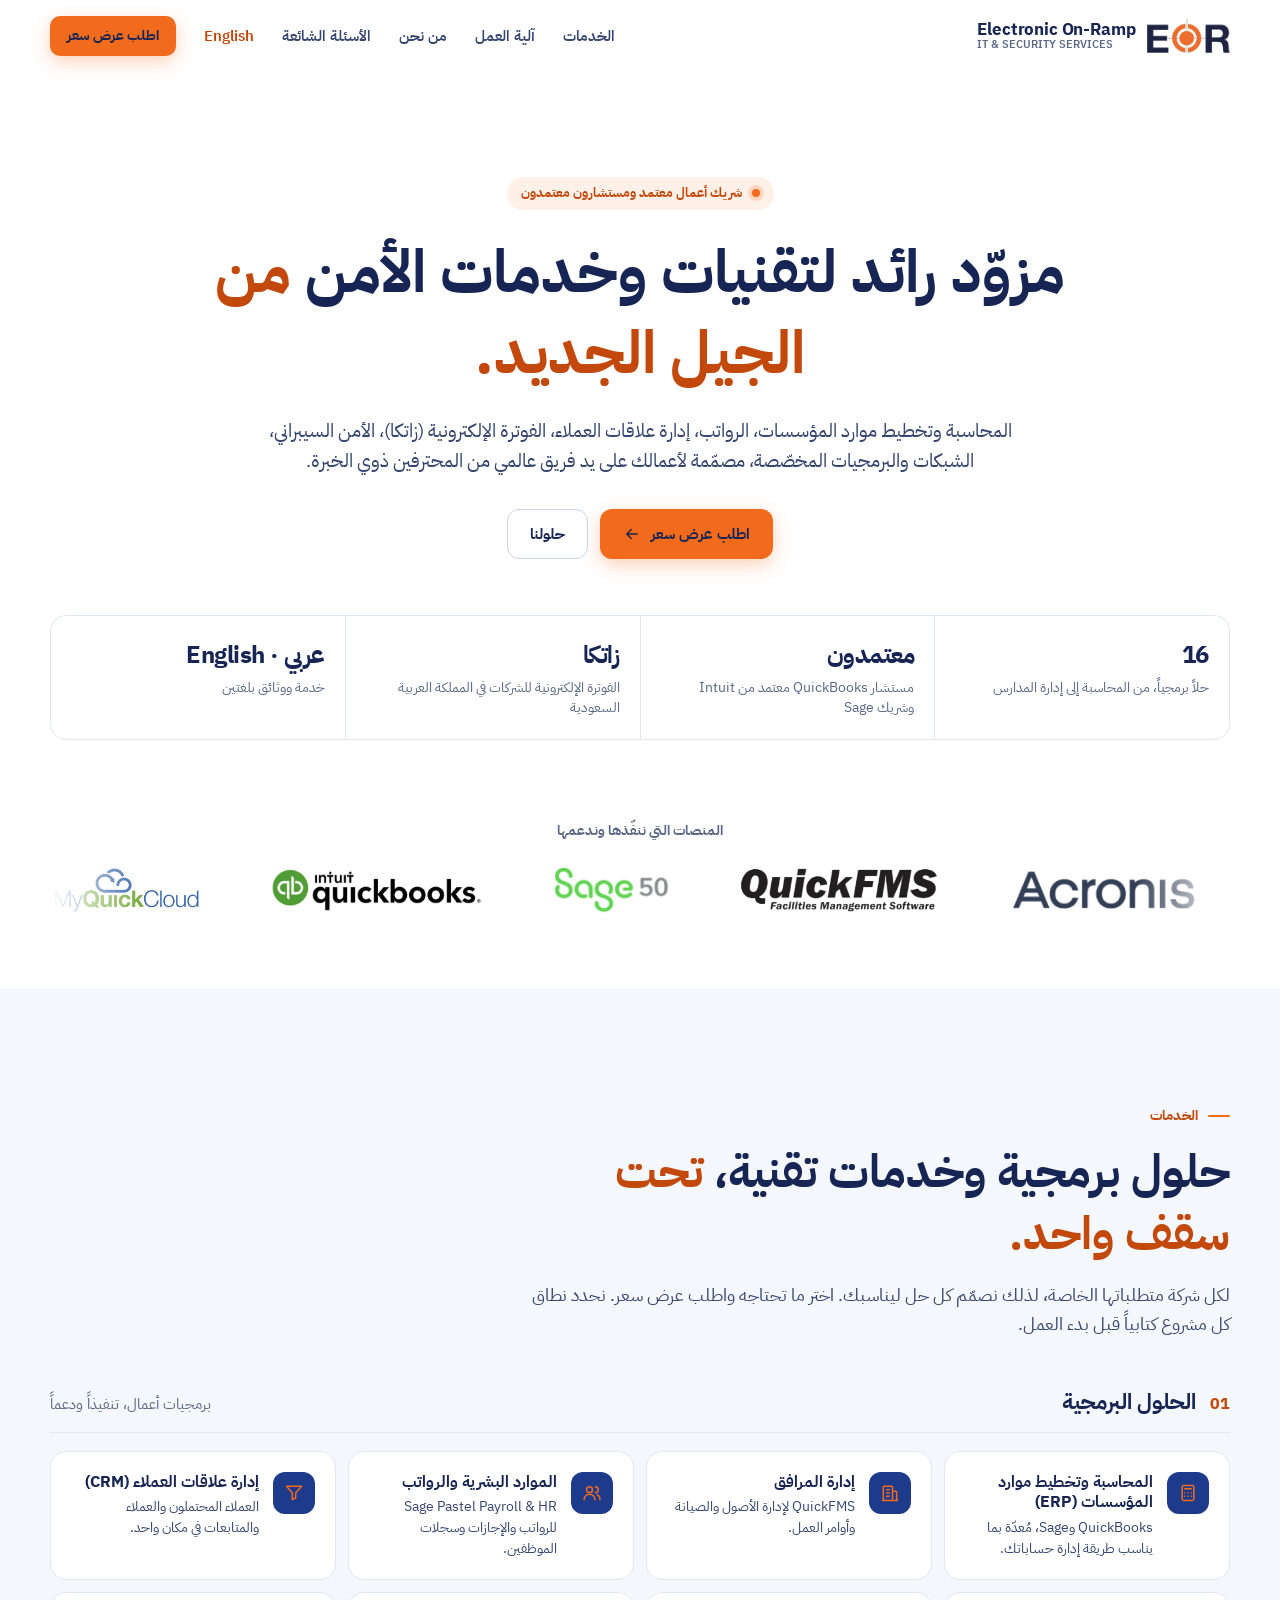
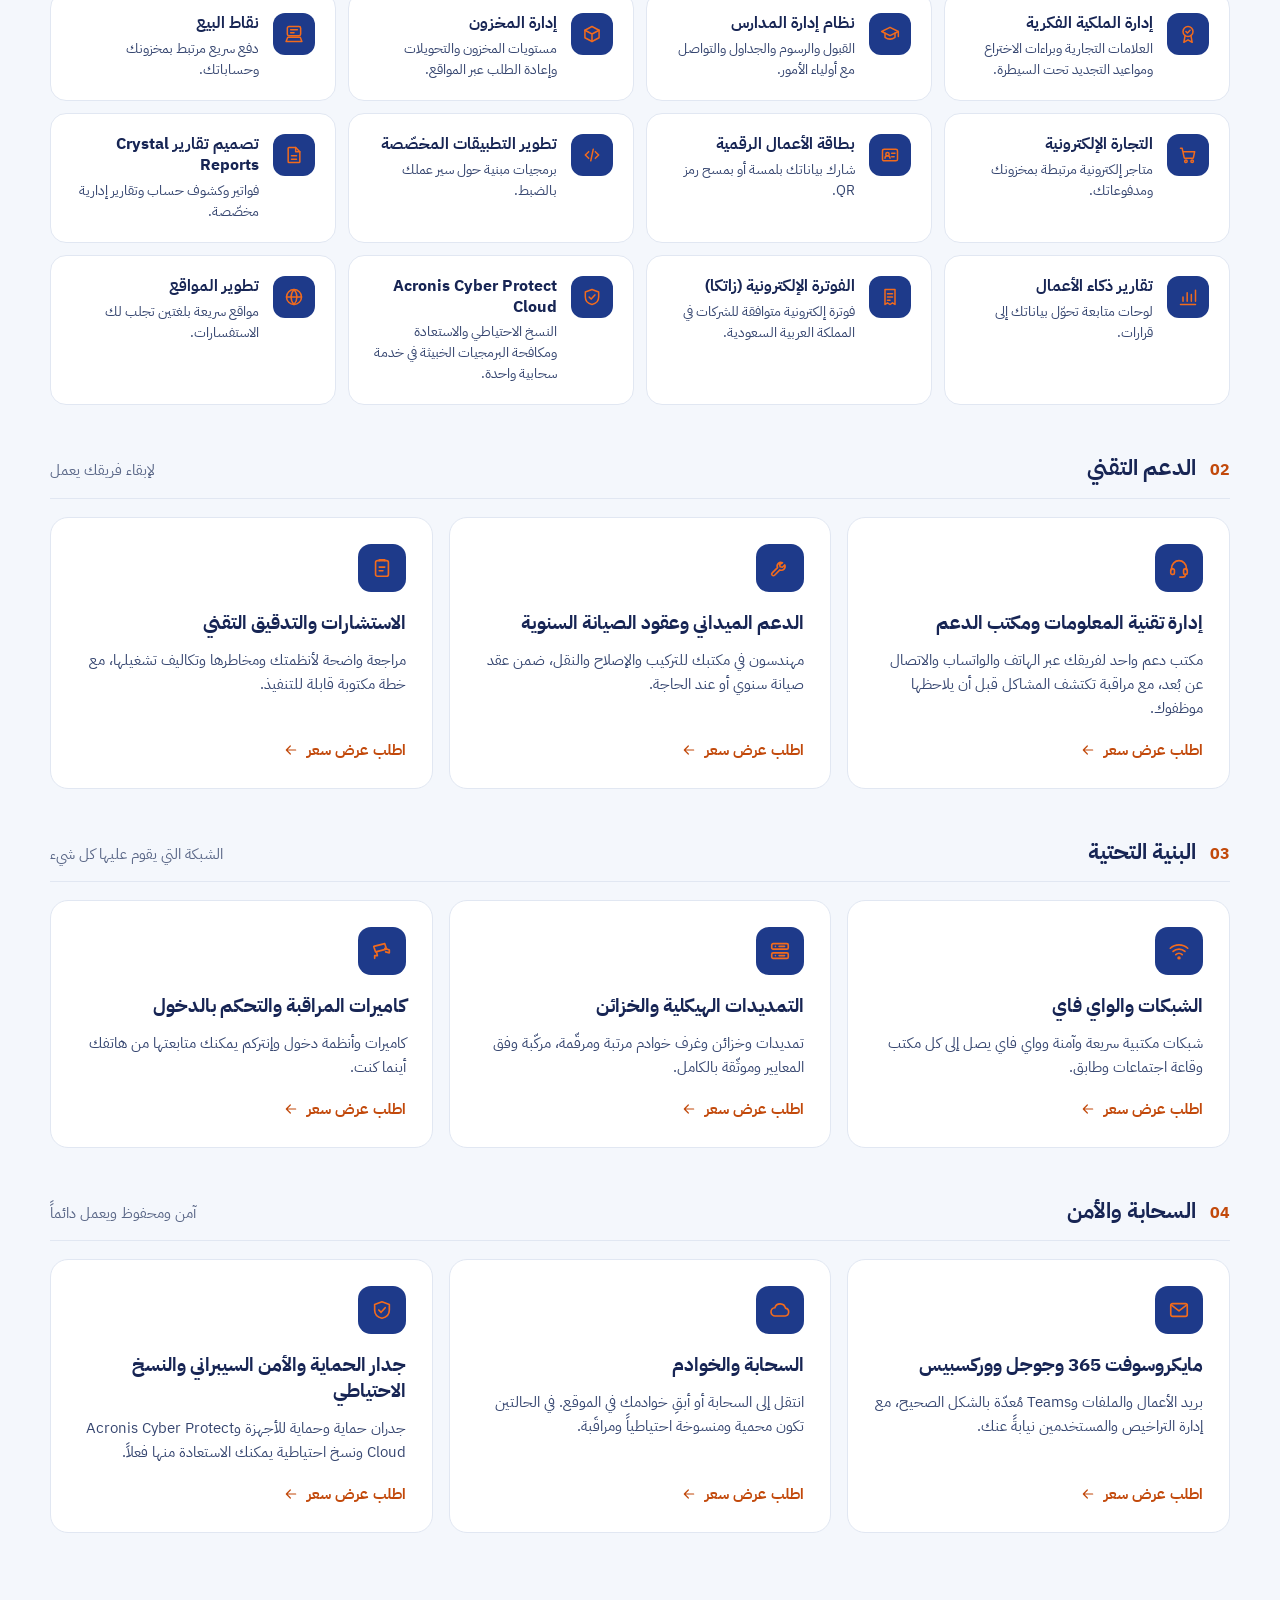
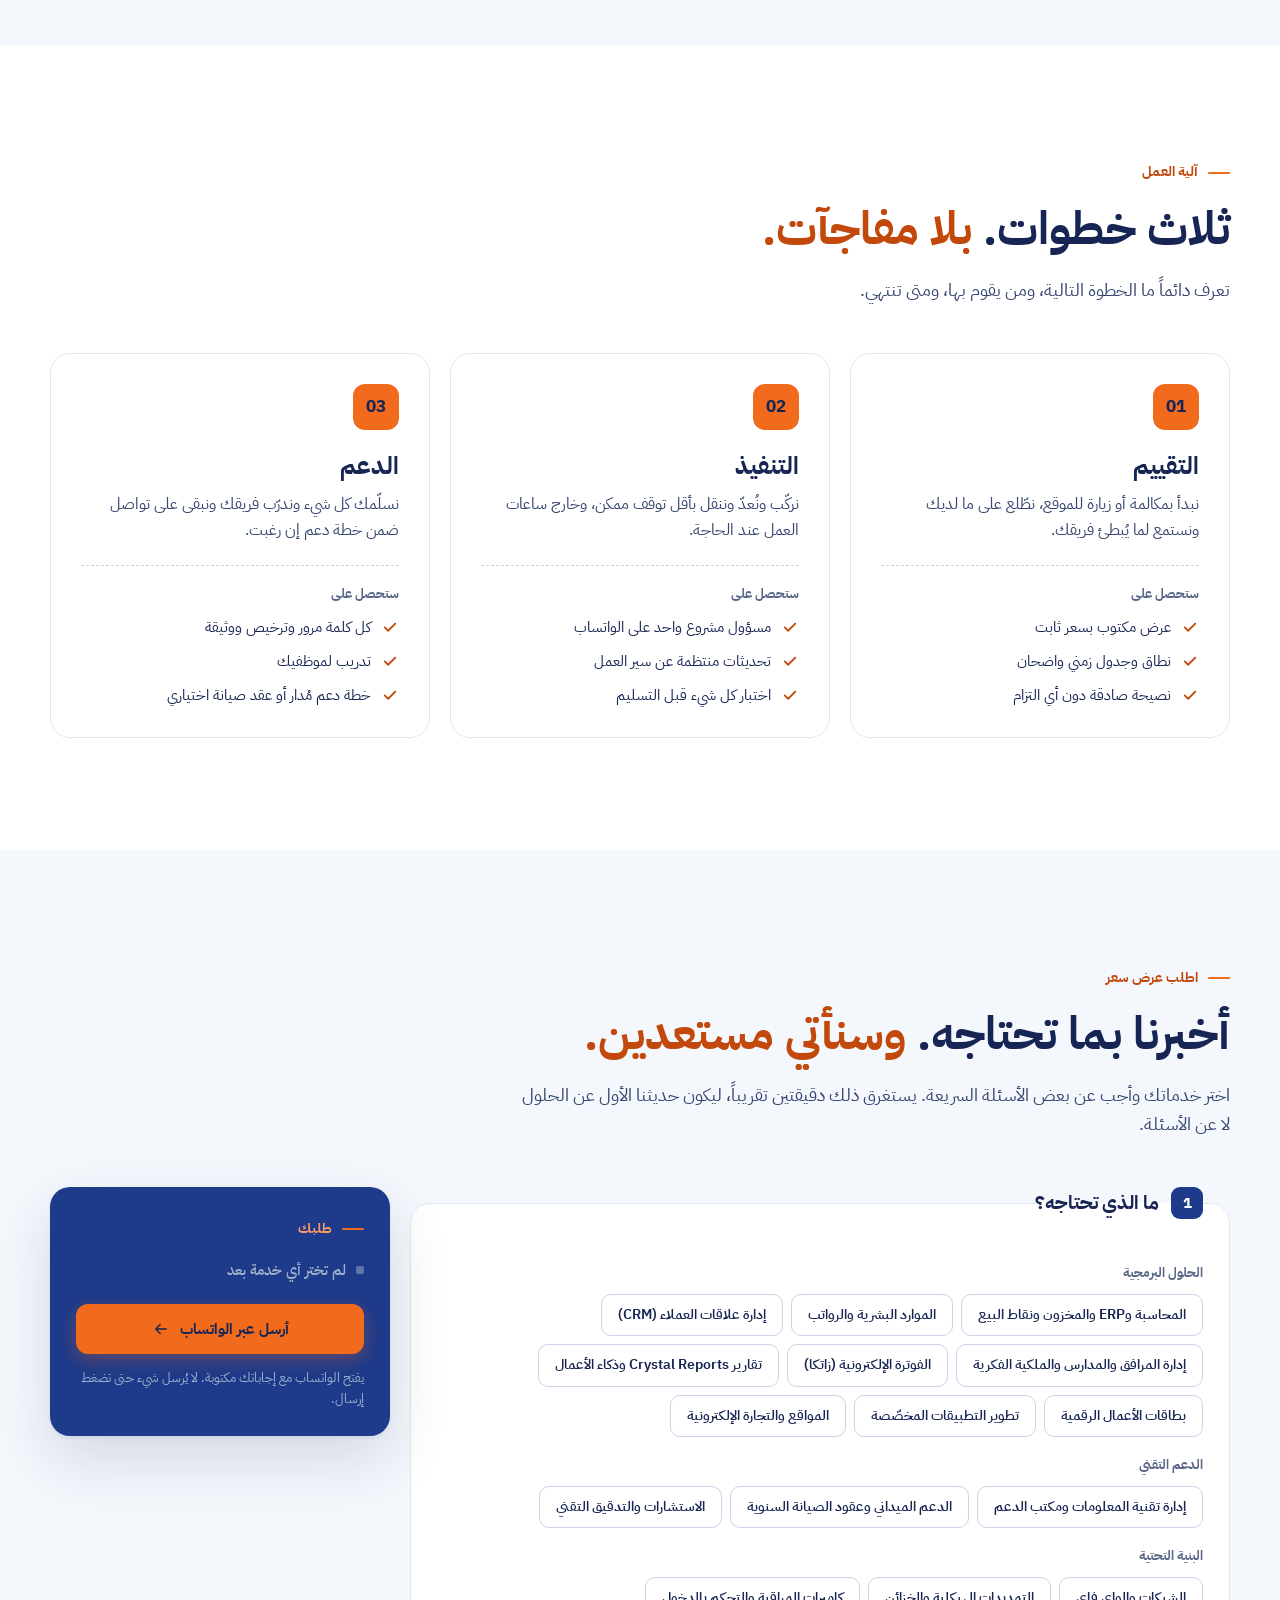
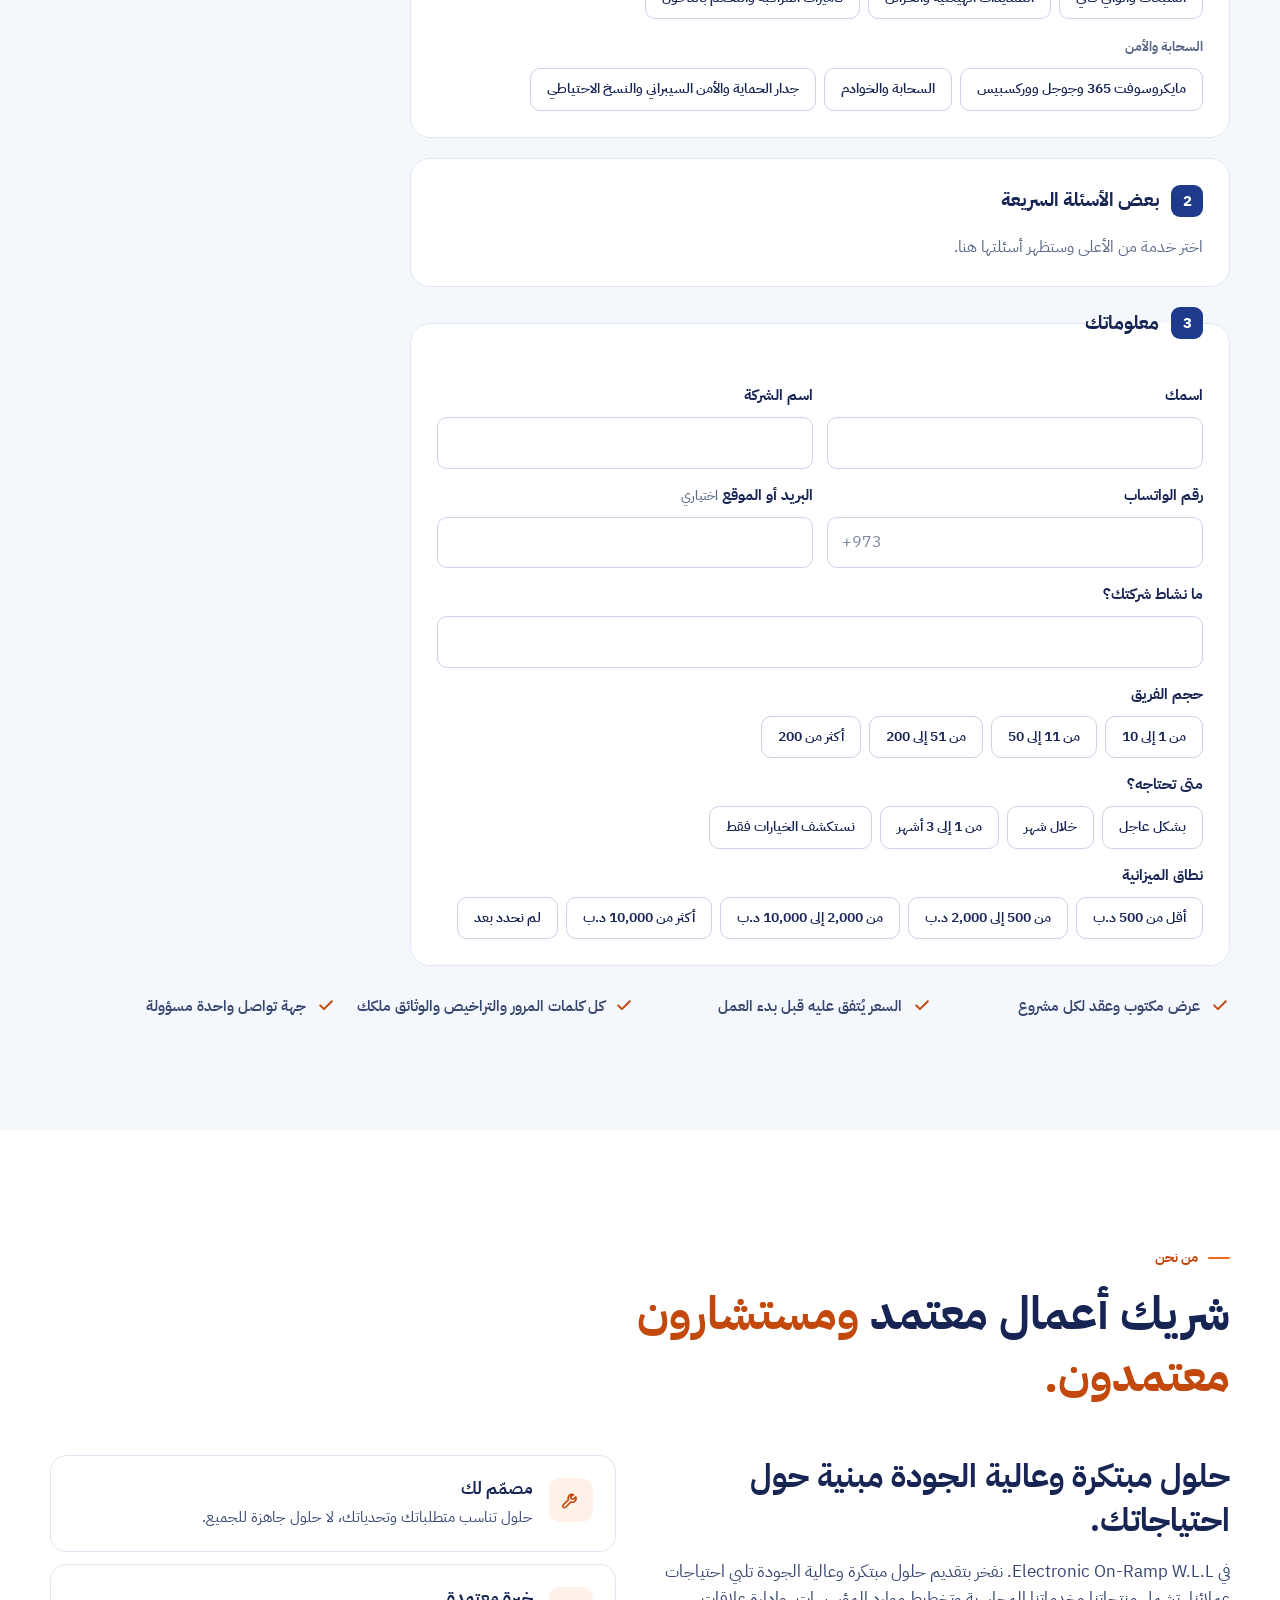
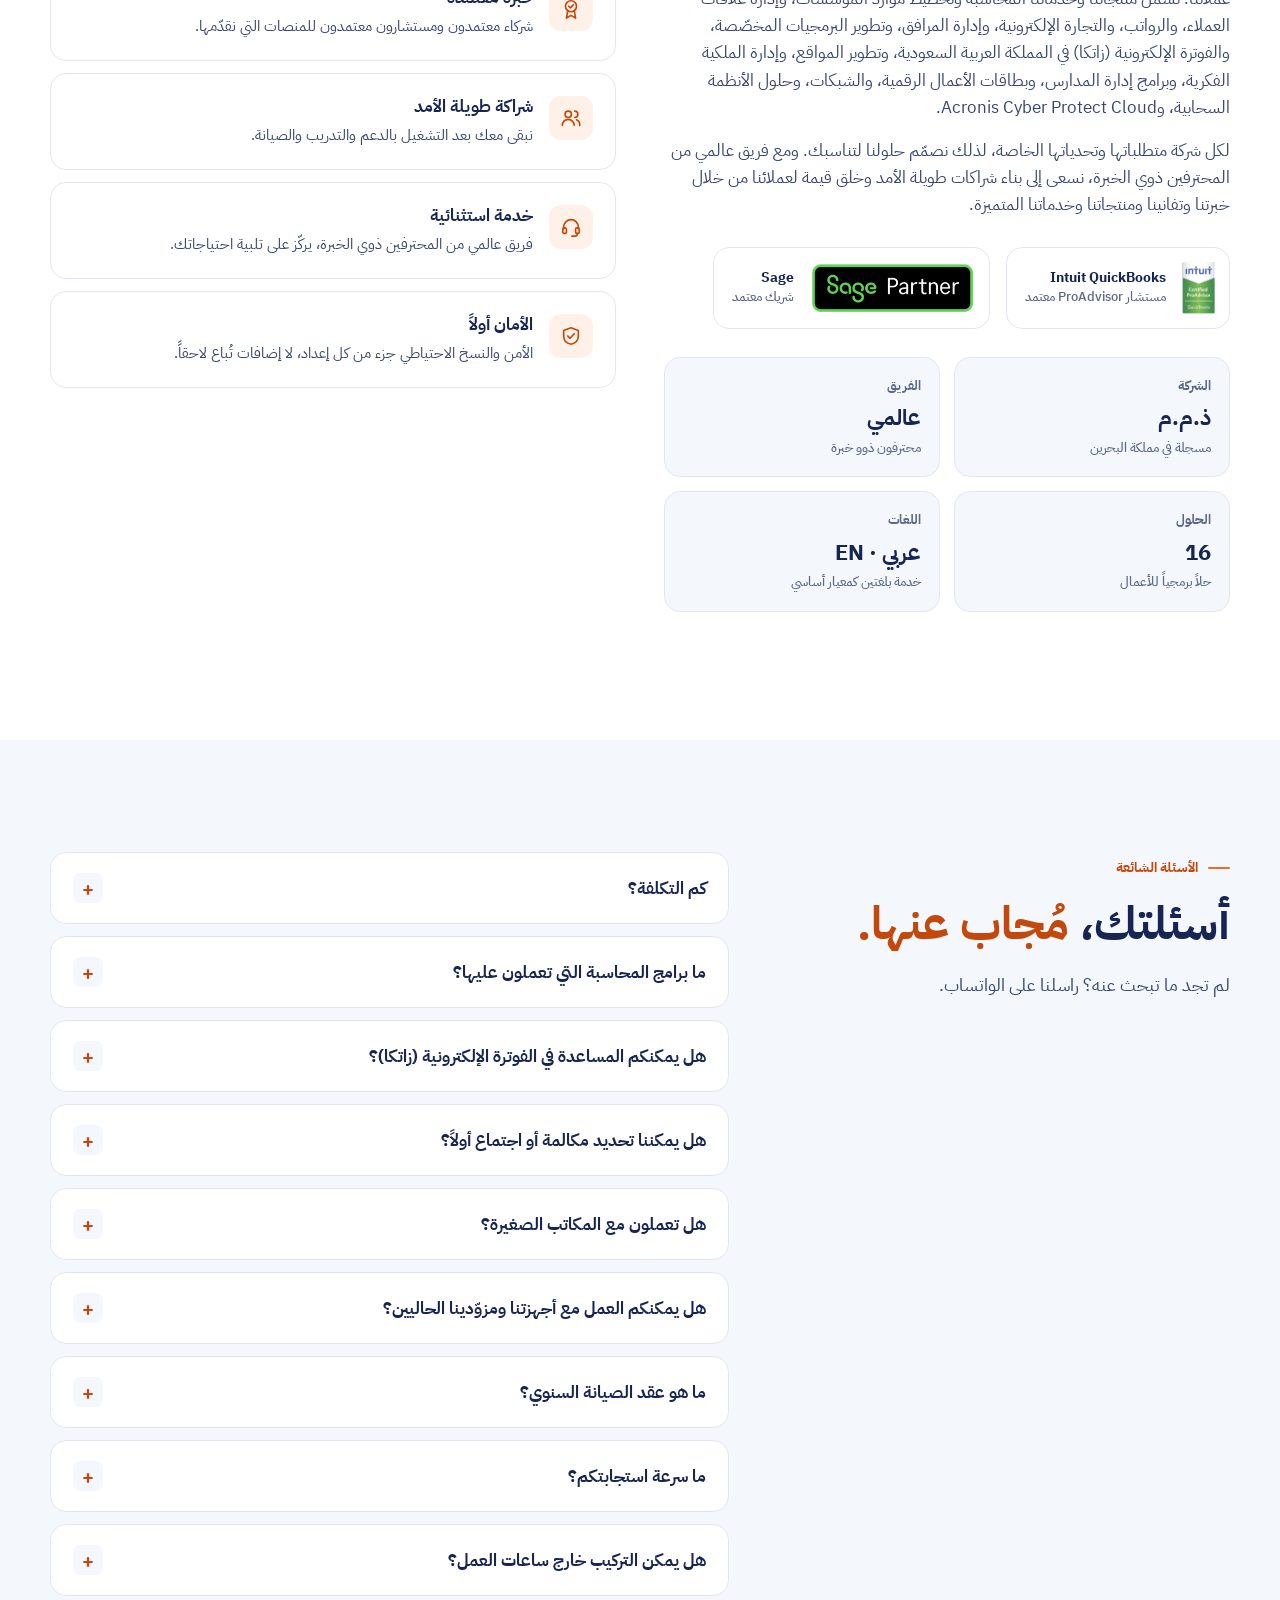
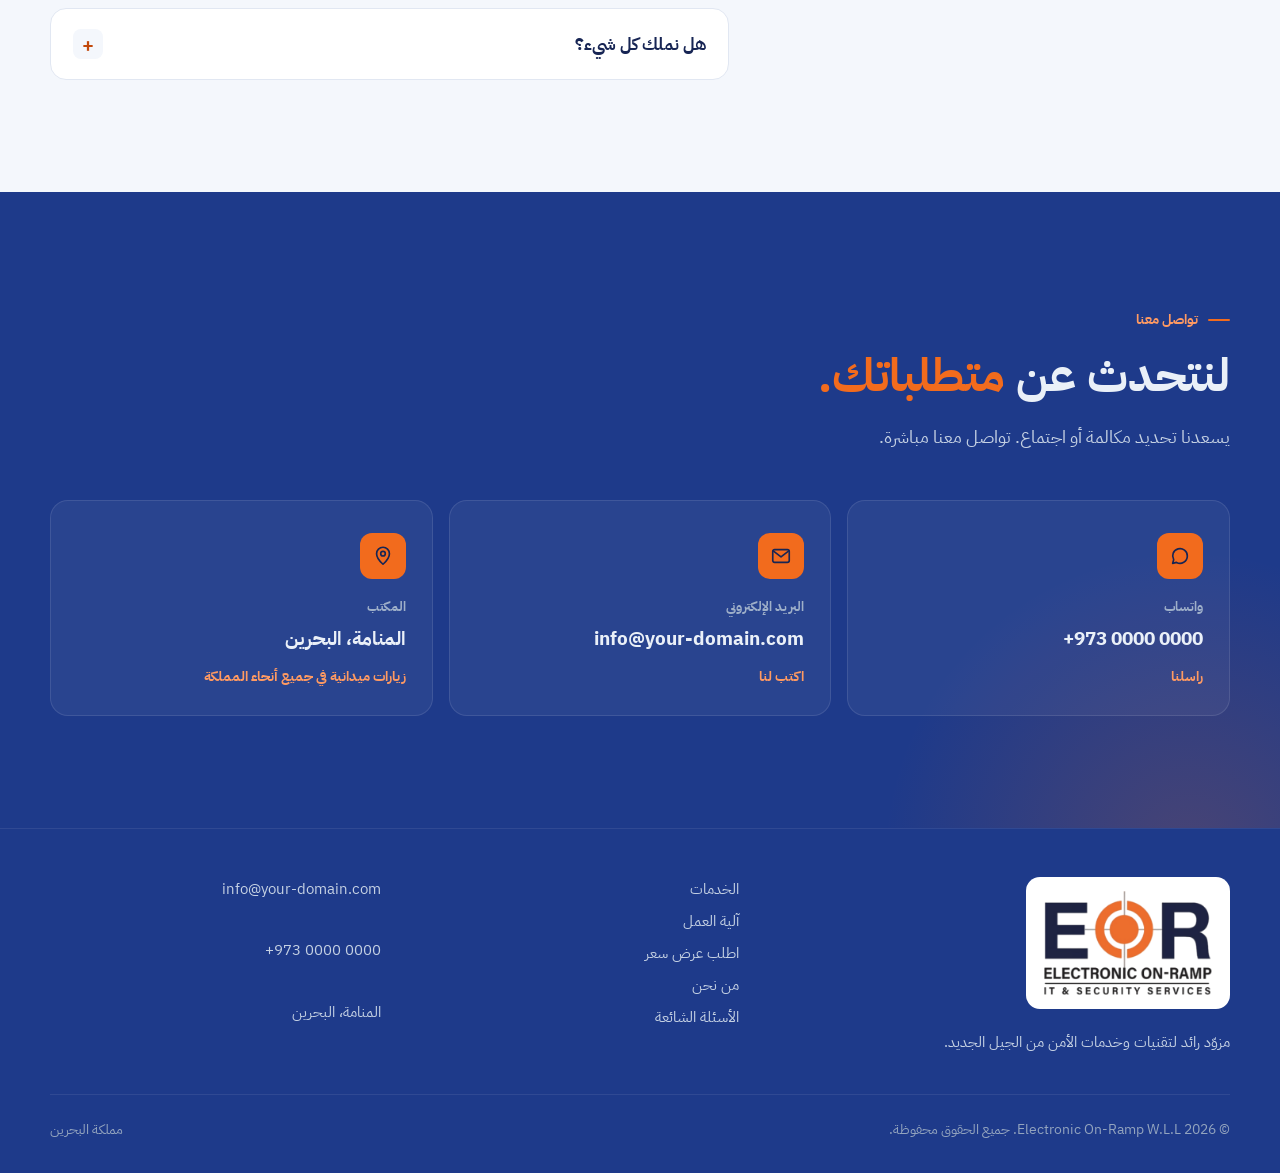
==== commit 5c136056: "Rebrand with EOR logo, partner marquee and software solutions - Plain centered hero with the company" ====
--- a/ar/index.html
+++ b/ar/index.html
@@ -3,14 +3,13 @@
 <head>
 <meta charset="utf-8">
 <meta name="viewport" content="width=device-width, initial-scale=1, viewport-fit=cover">
-<title>Electronic On-Ramp W.L.L. | الدعم التقني والشبكات والسحابة والبرمجيات</title>
-<meta name="description" content="Electronic On-Ramp W.L.L. شريك تقني للشركات النامية: إدارة تقنية المعلومات والدعم، الشبكات والتمديدات، كاميرات المراقبة، مايكروسوفت 365، السحابة، الأمن السيبراني، البرمجيات المخصّصة والمواقع.">
+<title>Electronic On-Ramp W.L.L. | خدمات تقنية المعلومات والأمن وبرامج المحاسبة وERP</title>
+<meta name="description" content="Electronic On-Ramp W.L.L. مزوّد رائد لتقنيات وخدمات الأمن من الجيل الجديد. شريك Sage وQuickBooks للمحاسبة وERP والرواتب وCRM، إلى جانب الفوترة الإلكترونية (زاتكا) وAcronis Cyber Protect Cloud والشبكات والسحابة والبرمجيات المخصّصة.">
 <link rel="canonical" href="https://electronic-onramp.vercel.app/ar/">
 <link rel="alternate" hreflang="en" href="https://electronic-onramp.vercel.app/">
 <link rel="alternate" hreflang="ar" href="https://electronic-onramp.vercel.app/ar/">
 <link rel="alternate" hreflang="x-default" href="https://electronic-onramp.vercel.app/">
 <meta name="theme-color" content="#FFFFFF">
-<script>(function(){var d=document.documentElement,t;try{t=localStorage.getItem('eor-theme')}catch(e){}d.dataset.theme=t==='dark'?'dark':'light'})()</script>
 <link rel="icon" href="/assets/icons/favicon.svg" type="image/svg+xml">
 <link rel="icon" href="/assets/icons/favicon-32.png" sizes="32x32" type="image/png">
 <link rel="apple-touch-icon" href="/assets/icons/apple-touch-icon.png">
@@ -18,23 +17,21 @@
 <meta property="og:type" content="website">
 <meta property="og:locale" content="ar_BH">
 <meta property="og:site_name" content="Electronic On-Ramp W.L.L.">
-<meta property="og:title" content="Electronic On-Ramp W.L.L. | تقنية تُبقي أعمالك في حركة">
-<meta property="og:description" content="الدعم التقني والشبكات والسحابة والأمن السيبراني والبرمجيات للشركات النامية.">
+<meta property="og:title" content="Electronic On-Ramp W.L.L. | خدمات تقنية المعلومات والأمن">
+<meta property="og:description" content="مزوّد رائد لتقنيات وخدمات الأمن من الجيل الجديد.">
 <meta property="og:url" content="https://electronic-onramp.vercel.app/ar/">
 <meta property="og:image" content="https://electronic-onramp.vercel.app/assets/social/og-image.png">
 <meta name="twitter:card" content="summary_large_image">
 <link rel="preconnect" href="https://fonts.googleapis.com">
 <link rel="preconnect" href="https://fonts.gstatic.com" crossorigin>
 <link href="https://fonts.googleapis.com/css2?family=IBM+Plex+Sans+Arabic:wght@400;500;600;700&amp;family=Plus+Jakarta+Sans:wght@400;500;600;700;800&amp;display=swap" rel="stylesheet">
-<link rel="stylesheet" href="/styles.css?v=1">
+<link rel="stylesheet" href="/styles.css?v=2">
 </head>
 <body>
 <svg width="0" height="0" style="position:absolute" aria-hidden="true">
   <symbol id="i-arrow" viewBox="0 0 24 24"><path d="M5 12h14M13 6l6 6-6 6"/></symbol>
   <symbol id="i-check" viewBox="0 0 24 24"><path d="M5 12.5l4.5 4.5L19 7.5"/></symbol>
   <symbol id="i-menu" viewBox="0 0 24 24"><path d="M4 7h16M4 12h16M4 17h16"/></symbol>
-  <symbol id="i-sun" viewBox="0 0 24 24"><circle cx="12" cy="12" r="4"/><path d="M12 2v2M12 20v2M4.9 4.9l1.4 1.4M17.7 17.7l1.4 1.4M2 12h2M20 12h2M4.9 19.1l1.4-1.4M17.7 6.3l1.4-1.4"/></symbol>
-  <symbol id="i-moon" viewBox="0 0 24 24"><path d="M20 14.5A8 8 0 0 1 9.5 4a8 8 0 1 0 10.5 10.5z"/></symbol>
   <symbol id="i-headset" viewBox="0 0 24 24"><path d="M4 14v-2a8 8 0 0 1 16 0v2"/><rect x="3" y="13" width="4" height="6" rx="1.5"/><rect x="17" y="13" width="4" height="6" rx="1.5"/><path d="M19 19a3 3 0 0 1-3 3h-3"/></symbol>
   <symbol id="i-tool" viewBox="0 0 24 24"><path d="M14.7 6.3a4 4 0 0 0-5.4 5.2L3.5 17.3a1.8 1.8 0 0 0 2.6 2.6l5.8-5.8a4 4 0 0 0 5.2-5.4l-2.5 2.5-2.4-.6-.6-2.4z"/></symbol>
   <symbol id="i-clipboard" viewBox="0 0 24 24"><rect x="5" y="4" width="14" height="17" rx="2"/><path d="M9 4V3h6v1M9 11h6M9 15h4"/></symbol>
@@ -45,11 +42,20 @@
   <symbol id="i-cloud" viewBox="0 0 24 24"><path d="M7 18.5a4.5 4.5 0 0 1-.6-9A6 6 0 0 1 18 10a4.3 4.3 0 0 1-.5 8.5z"/></symbol>
   <symbol id="i-shield" viewBox="0 0 24 24"><path d="M12 3l8 3v6c0 5-3.5 8-8 9-4.5-1-8-4-8-9V6z"/><path d="M8.5 12l2.5 2.5 4.5-5"/></symbol>
   <symbol id="i-code" viewBox="0 0 24 24"><path d="M8 8l-4 4 4 4M16 8l4 4-4 4M13.5 5l-3 14"/></symbol>
-  <symbol id="i-layers" viewBox="0 0 24 24"><path d="M12 3l9 5-9 5-9-5z"/><path d="M3 13l9 5 9-5"/></symbol>
   <symbol id="i-globe" viewBox="0 0 24 24"><circle cx="12" cy="12" r="9"/><path d="M3 12h18M12 3c2.5 2.7 3.5 5.7 3.5 9s-1 6.3-3.5 9c-2.5-2.7-3.5-5.7-3.5-9s1-6.3 3.5-9z"/></symbol>
-  <symbol id="i-server" viewBox="0 0 24 24"><rect x="4" y="3" width="16" height="7" rx="1.5"/><rect x="4" y="14" width="16" height="7" rx="1.5"/><path d="M8 6.5h.01M8 17.5h.01"/></symbol>
-  <symbol id="i-bolt" viewBox="0 0 24 24"><path d="M13 2L4 14h7l-1 8 9-12h-7z"/></symbol>
-  <symbol id="i-key" viewBox="0 0 24 24"><circle cx="8" cy="15" r="4"/><path d="M11 12l9-9M17 6l3 3M15 8l2 2"/></symbol>
+  <symbol id="i-calc" viewBox="0 0 24 24"><rect x="5" y="3" width="14" height="18" rx="2"/><path d="M8 7h8M8 12h.01M12 12h.01M16 12h.01M8 16h.01M12 16h.01M16 16h.01"/></symbol>
+  <symbol id="i-building" viewBox="0 0 24 24"><path d="M4 21V5a1 1 0 0 1 1-1h9a1 1 0 0 1 1 1v16M15 10h4a1 1 0 0 1 1 1v10M3 21h18M8 8h3M8 12h3M8 16h3"/></symbol>
+  <symbol id="i-users" viewBox="0 0 24 24"><circle cx="9" cy="8" r="3.5"/><path d="M2.5 20a6.5 6.5 0 0 1 13 0M16 4.5a3.5 3.5 0 0 1 0 7M18 14a6 6 0 0 1 3.5 6"/></symbol>
+  <symbol id="i-funnel" viewBox="0 0 24 24"><path d="M3 4h18l-7 8v6l-4 2v-8z"/></symbol>
+  <symbol id="i-badge" viewBox="0 0 24 24"><circle cx="12" cy="9" r="6"/><path d="M8.5 13.8L7 22l5-3 5 3-1.5-8.2M9.5 9l1.8 1.8L14.5 7.5"/></symbol>
+  <symbol id="i-cap" viewBox="0 0 24 24"><path d="M2 9l10-5 10 5-10 5z"/><path d="M6 11v5c3.5 2.5 8.5 2.5 12 0v-5M22 9v6"/></symbol>
+  <symbol id="i-box" viewBox="0 0 24 24"><path d="M12 3l8.5 4.5v9L12 21l-8.5-4.5v-9z"/><path d="M3.5 7.5L12 12l8.5-4.5M12 12v9"/></symbol>
+  <symbol id="i-pos" viewBox="0 0 24 24"><rect x="4" y="3" width="16" height="11" rx="2"/><path d="M8 7h8M8 10.5h4M2.5 21h19l-2-5h-15z"/></symbol>
+  <symbol id="i-cart" viewBox="0 0 24 24"><path d="M3 4h2l2.4 11.2a1 1 0 0 0 1 .8h9.1a1 1 0 0 0 1-.8L20 8H6.2"/><circle cx="9.5" cy="19.5" r="1.5"/><circle cx="17" cy="19.5" r="1.5"/></symbol>
+  <symbol id="i-idcard" viewBox="0 0 24 24"><rect x="3" y="5" width="18" height="14" rx="2"/><circle cx="9" cy="11" r="2"/><path d="M6 16a3 3 0 0 1 6 0M14 10h4M14 14h3"/></symbol>
+  <symbol id="i-file" viewBox="0 0 24 24"><path d="M14 3H6a1 1 0 0 0-1 1v16a1 1 0 0 0 1 1h12a1 1 0 0 0 1-1V8z"/><path d="M14 3v5h5M9 13h6M9 17h6"/></symbol>
+  <symbol id="i-chart" viewBox="0 0 24 24"><path d="M3 21h18M6 17v-5M11 17V7M16 17v-8M21 17V4"/></symbol>
+  <symbol id="i-receipt" viewBox="0 0 24 24"><path d="M6 3h12v18l-3-2-3 2-3-2-3 2z"/><path d="M9 8h6M9 12h6M9 16h3"/></symbol>
   <symbol id="i-chat" viewBox="0 0 24 24"><path d="M20 12a8 8 0 0 1-11.8 7L4 20l1.1-4A8 8 0 1 1 20 12z"/></symbol>
   <symbol id="i-pin" viewBox="0 0 24 24"><path d="M12 21s-7-6.2-7-11.5a7 7 0 0 1 14 0C19 14.8 12 21 12 21z"/><circle cx="12" cy="9.5" r="2.5"/></symbol>
 </svg>
@@ -59,8 +65,8 @@
 <header class="site-header" id="top">
   <div class="wrap header-inner">
     <a class="brand" href="#top" aria-label="Electronic On-Ramp W.L.L.، الصفحة الرئيسية">
-      <svg class="brand-mark" viewBox="0 0 48 48" aria-hidden="true"><rect width="48" height="48" rx="12"/><path d="M10 35h10l15-19M26.5 15H35.5V24" fill="none" stroke="#F26B1D" stroke-width="5" stroke-linecap="round" stroke-linejoin="round"/></svg>
-      <span class="brand-name" dir="ltr"><strong>Electronic On-Ramp</strong><small>W.L.L. · IT Solutions</small></span>
+      <img class="brand-mark" src="/assets/brand/eor-mark.png" width="418" height="172" alt="">
+      <span class="brand-name" dir="ltr"><strong>Electronic On-Ramp</strong><small>IT &amp; Security Services</small></span>
     </a>
     <nav class="nav" id="nav" aria-label="القائمة الرئيسية">
       <a href="#services">الخدمات</a>
@@ -71,9 +77,6 @@
       <a class="btn btn-primary nav-cta" href="#start">اطلب عرض سعر</a>
     </nav>
     <div class="header-actions">
-      <button class="icon-btn theme-toggle" type="button" data-to-dark="التبديل إلى الوضع الداكن" data-to-light="التبديل إلى الوضع الفاتح" aria-label="التبديل إلى الوضع الداكن">
-        <svg class="icon sun" aria-hidden="true"><use href="#i-sun"/></svg><svg class="icon moon" aria-hidden="true"><use href="#i-moon"/></svg>
-      </button>
       <a class="btn btn-primary btn-sm" href="#start">اطلب عرض سعر</a>
       <button class="icon-btn nav-toggle" type="button" aria-controls="nav" aria-expanded="false" aria-label="فتح القائمة"><svg class="icon" aria-hidden="true"><use href="#i-menu"/></svg></button>
     </div>
@@ -84,55 +87,91 @@
   <!-- HERO -->
   <section class="hero">
     <div class="wrap">
-      <div class="hero-grid">
-        <div>
-          <p class="eyebrow"><span class="dot"></span>شريكك التقني في البحرين</p>
-          <h1>تقنية تُبقي أعمالك <em>في حركة.</em></h1>
-          <p class="lead">الدعم التقني والشبكات والسحابة والأمن والبرمجيات من فريق واحد مسؤول. لكل مشروع نطاق محدد وعرض مكتوب ومهندسون يردّون عندما تتصل.</p>
-          <div class="hero-cta">
-            <a class="btn btn-primary" href="#start">اطلب عرض سعر <svg class="icon arrow" aria-hidden="true"><use href="#i-arrow"/></svg></a>
-            <a class="btn btn-ghost" href="#services">استكشف الخدمات</a>
-          </div>
-        </div>
-        <div class="hero-visual" aria-hidden="true">
-          <div class="panel">
-            <div class="panel-head">
-              <span class="dots"><i></i><i></i><i></i></span>
-              <p>نظرة عامة على تقنية المكتب</p>
-              <span class="pill">جميع الأنظمة تعمل</span>
-            </div>
-            <ul class="panel-rows">
-              <li><span class="ic"><svg class="icon"><use href="#i-shield"/></svg></span><b>جدار الحماية والإنترنت</b><span class="ok">متصل</span></li>
-              <li><span class="ic"><svg class="icon"><use href="#i-wifi"/></svg></span><b>نقاط الواي فاي</b><span>12 / 12 تعمل</span></li>
-              <li><span class="ic"><svg class="icon"><use href="#i-server"/></svg></span><b>النسخ الاحتياطي الليلي</b><span class="ok">مكتمل</span></li>
-              <li><span class="ic"><svg class="icon"><use href="#i-mail"/></svg></span><b>Microsoft 365</b><span class="ok">سليم</span></li>
-              <li><span class="ic"><svg class="icon"><use href="#i-headset"/></svg></span><b>التذاكر المفتوحة</b><span>2 قيد المعالجة</span></li>
-            </ul>
-            <div class="panel-bars"><i style="--h:42%"></i><i style="--h:58%"></i><i style="--h:50%"></i><i style="--h:72%"></i><i style="--h:64%"></i><i style="--h:86%"></i><i style="--h:70%"></i><i style="--h:92%"></i><i style="--h:80%"></i><i style="--h:96%"></i><i style="--h:88%"></i><i style="--h:100%"></i></div>
-          </div>
-          <div class="panel-float"><span class="ic"><svg class="icon"><use href="#i-bolt"/></svg></span><div><b>تم حل التذكرة</b><span>الطابعة تعمل مجدداً، الطابق الثالث</span></div></div>
+      <div class="hero-copy">
+        <p class="eyebrow"><span class="dot"></span>شريك أعمال معتمد ومستشارون معتمدون</p>
+        <h1>مزوّد رائد لتقنيات وخدمات الأمن <em>من الجيل الجديد.</em></h1>
+        <p class="lead">المحاسبة وتخطيط موارد المؤسسات، الرواتب، إدارة علاقات العملاء، الفوترة الإلكترونية (زاتكا)، الأمن السيبراني، الشبكات والبرمجيات المخصّصة، مصمّمة لأعمالك على يد فريق عالمي من المحترفين ذوي الخبرة.</p>
+        <div class="hero-cta">
+          <a class="btn btn-primary" href="#start">اطلب عرض سعر <svg class="icon arrow" aria-hidden="true"><use href="#i-arrow"/></svg></a>
+          <a class="btn btn-ghost" href="#services">حلولنا</a>
         </div>
       </div>
       <ul class="stats">
-        <li><strong>فريق واحد</strong><span>للدعم والشبكات والسحابة والبرمجيات</span></li>
-        <li><strong>سعر ثابت</strong><span>النطاق والسعر يُتفق عليهما كتابياً أولاً</span></li>
-        <li><strong>100%</strong><span>من كلمات المرور والتراخيص والوثائق تُسلَّم لك</span></li>
+        <li><strong>16</strong><span>حلاً برمجياً، من المحاسبة إلى إدارة المدارس</span></li>
+        <li><strong>معتمدون</strong><span>مستشار QuickBooks معتمد من Intuit وشريك Sage</span></li>
+        <li><strong>زاتكا</strong><span>الفوترة الإلكترونية للشركات في المملكة العربية السعودية</span></li>
         <li><strong>عربي · English</strong><span>خدمة ووثائق بلغتين</span></li>
       </ul>
     </div>
   </section>
 
+  <!-- PARTNER LOGOS -->
+  <section class="partners" aria-labelledby="partners-label">
+    <div class="wrap">
+      <p class="partners-label" id="partners-label">المنصات التي ننفّذها وندعمها</p>
+      <div class="marquee">
+        <div class="marquee-track">
+          <ul>
+          <li><img src="/assets/partners/myquickcloud.png" width="276" height="94" alt="MyQuickCloud" loading="lazy" decoding="async"></li>
+          <li><img src="/assets/partners/quickbooks.png" width="313" height="74" alt="Intuit QuickBooks" loading="lazy" decoding="async"></li>
+          <li><img src="/assets/partners/sage-50.png" width="246" height="105" alt="Sage 50" loading="lazy" decoding="async"></li>
+          <li><img src="/assets/partners/quickfms.png" width="351" height="89" alt="QuickFMS Facilities Management Software" loading="lazy" decoding="async"></li>
+          <li><img src="/assets/partners/acronis.png" width="219" height="58" alt="Acronis" loading="lazy" decoding="async"></li>
+          <li><img src="/assets/partners/sage-200-evolution.png" width="432" height="87" alt="Sage 200 Evolution" loading="lazy" decoding="async"></li>
+          <li><img src="/assets/partners/quickbooks-online.png" width="312" height="106" alt="Intuit QuickBooks Online" loading="lazy" decoding="async"></li>
+          <li><img src="/assets/partners/sage-pastel-payroll.png" width="237" height="107" alt="Sage Pastel Payroll &amp; HR" loading="lazy" decoding="async"></li>
+          <li><img src="/assets/partners/freelife.png" width="311" height="149" alt="FreeLife" loading="lazy" decoding="async"></li>
+          <li><img src="/assets/partners/sage-business-cloud.png" width="332" height="113" alt="Sage Business Cloud Accounting" loading="lazy" decoding="async"></li>
+          </ul>
+          <ul aria-hidden="true">
+          <li><img src="/assets/partners/myquickcloud.png" width="276" height="94" alt="" loading="lazy" decoding="async"></li>
+          <li><img src="/assets/partners/quickbooks.png" width="313" height="74" alt="" loading="lazy" decoding="async"></li>
+          <li><img src="/assets/partners/sage-50.png" width="246" height="105" alt="" loading="lazy" decoding="async"></li>
+          <li><img src="/assets/partners/quickfms.png" width="351" height="89" alt="" loading="lazy" decoding="async"></li>
+          <li><img src="/assets/partners/acronis.png" width="219" height="58" alt="" loading="lazy" decoding="async"></li>
+          <li><img src="/assets/partners/sage-200-evolution.png" width="432" height="87" alt="" loading="lazy" decoding="async"></li>
+          <li><img src="/assets/partners/quickbooks-online.png" width="312" height="106" alt="" loading="lazy" decoding="async"></li>
+          <li><img src="/assets/partners/sage-pastel-payroll.png" width="237" height="107" alt="" loading="lazy" decoding="async"></li>
+          <li><img src="/assets/partners/freelife.png" width="311" height="149" alt="" loading="lazy" decoding="async"></li>
+          <li><img src="/assets/partners/sage-business-cloud.png" width="332" height="113" alt="" loading="lazy" decoding="async"></li>
+          </ul>
+        </div>
+      </div>
+    </div>
+  </section>
+
   <!-- SERVICES -->
   <section class="section section-tint" id="services">
     <div class="wrap">
       <header class="sec-head">
         <p class="label">الخدمات</p>
-        <h2>كل ما تعتمد عليه أعمالك، <em>تحت سقف واحد.</em></h2>
-        <p>اثنتا عشرة خدمة في أربعة مجالات. اختر ما تحتاجه واطلب عرض سعر. نحدد نطاق كل مشروع كتابياً قبل بدء العمل.</p>
+        <h2>حلول برمجية وخدمات تقنية، <em>تحت سقف واحد.</em></h2>
+        <p>لكل شركة متطلباتها الخاصة، لذلك نصمّم كل حل ليناسبك. اختر ما تحتاجه واطلب عرض سعر. نحدد نطاق كل مشروع كتابياً قبل بدء العمل.</p>
       </header>
       <div class="svc-groups">
         <div>
-          <div class="svc-group-head"><span>01</span><h3>الدعم التقني</h3><p>لإبقاء فريقك يعمل</p></div>
+          <div class="svc-group-head"><span>01</span><h3>الحلول البرمجية</h3><p>برمجيات أعمال، تنفيذاً ودعماً</p></div>
+          <div class="sol-grid">
+            <a class="sol" href="#start" data-pick="acct"><span class="ic"><svg class="icon"><use href="#i-calc"/></svg></span><h4>المحاسبة وتخطيط موارد المؤسسات (ERP)</h4><p>QuickBooks وSage، مُعدّة بما يناسب طريقة إدارة حساباتك.</p></a>
+            <a class="sol" href="#start" data-pick="industry"><span class="ic"><svg class="icon"><use href="#i-building"/></svg></span><h4>إدارة المرافق</h4><p>QuickFMS لإدارة الأصول والصيانة وأوامر العمل.</p></a>
+            <a class="sol" href="#start" data-pick="payroll"><span class="ic"><svg class="icon"><use href="#i-users"/></svg></span><h4>الموارد البشرية والرواتب</h4><p>Sage Pastel Payroll &amp; HR للرواتب والإجازات وسجلات الموظفين.</p></a>
+            <a class="sol" href="#start" data-pick="crm"><span class="ic"><svg class="icon"><use href="#i-funnel"/></svg></span><h4>إدارة علاقات العملاء (CRM)</h4><p>العملاء المحتملون والعملاء والمتابعات في مكان واحد.</p></a>
+            <a class="sol" href="#start" data-pick="industry"><span class="ic"><svg class="icon"><use href="#i-badge"/></svg></span><h4>إدارة الملكية الفكرية</h4><p>العلامات التجارية وبراءات الاختراع ومواعيد التجديد تحت السيطرة.</p></a>
+            <a class="sol" href="#start" data-pick="industry"><span class="ic"><svg class="icon"><use href="#i-cap"/></svg></span><h4>نظام إدارة المدارس</h4><p>القبول والرسوم والجداول والتواصل مع أولياء الأمور.</p></a>
+            <a class="sol" href="#start" data-pick="acct"><span class="ic"><svg class="icon"><use href="#i-box"/></svg></span><h4>إدارة المخزون</h4><p>مستويات المخزون والتحويلات وإعادة الطلب عبر المواقع.</p></a>
+            <a class="sol" href="#start" data-pick="acct"><span class="ic"><svg class="icon"><use href="#i-pos"/></svg></span><h4>نقاط البيع</h4><p>دفع سريع مرتبط بمخزونك وحساباتك.</p></a>
+            <a class="sol" href="#start" data-pick="web"><span class="ic"><svg class="icon"><use href="#i-cart"/></svg></span><h4>التجارة الإلكترونية</h4><p>متاجر إلكترونية مرتبطة بمخزونك ومدفوعاتك.</p></a>
+            <a class="sol" href="#start" data-pick="dbc"><span class="ic"><svg class="icon"><use href="#i-idcard"/></svg></span><h4>بطاقة الأعمال الرقمية</h4><p>شارك بياناتك بلمسة أو بمسح رمز QR.</p></a>
+            <a class="sol" href="#start" data-pick="software"><span class="ic"><svg class="icon"><use href="#i-code"/></svg></span><h4>تطوير التطبيقات المخصّصة</h4><p>برمجيات مبنية حول سير عملك بالضبط.</p></a>
+            <a class="sol" href="#start" data-pick="reports"><span class="ic"><svg class="icon"><use href="#i-file"/></svg></span><h4>تصميم تقارير Crystal Reports</h4><p>فواتير وكشوف حساب وتقارير إدارية مخصّصة.</p></a>
+            <a class="sol" href="#start" data-pick="reports"><span class="ic"><svg class="icon"><use href="#i-chart"/></svg></span><h4>تقارير ذكاء الأعمال</h4><p>لوحات متابعة تحوّل بياناتك إلى قرارات.</p></a>
+            <a class="sol" href="#start" data-pick="zatca"><span class="ic"><svg class="icon"><use href="#i-receipt"/></svg></span><h4>الفوترة الإلكترونية (زاتكا)</h4><p>فوترة إلكترونية متوافقة للشركات في المملكة العربية السعودية.</p></a>
+            <a class="sol" href="#start" data-pick="cyber"><span class="ic"><svg class="icon"><use href="#i-shield"/></svg></span><h4>Acronis Cyber Protect Cloud</h4><p>النسخ الاحتياطي والاستعادة ومكافحة البرمجيات الخبيثة في خدمة سحابية واحدة.</p></a>
+            <a class="sol" href="#start" data-pick="web"><span class="ic"><svg class="icon"><use href="#i-globe"/></svg></span><h4>تطوير المواقع</h4><p>مواقع سريعة بلغتين تجلب لك الاستفسارات.</p></a>
+          </div>
+        </div>
+        <div>
+          <div class="svc-group-head"><span>02</span><h3>الدعم التقني</h3><p>لإبقاء فريقك يعمل</p></div>
           <div class="svc-grid">
             <article class="svc"><span class="ic"><svg class="icon"><use href="#i-headset"/></svg></span><h4>إدارة تقنية المعلومات ومكتب الدعم</h4><p>مكتب دعم واحد لفريقك عبر الهاتف والواتساب والاتصال عن بُعد، مع مراقبة تكتشف المشاكل قبل أن يلاحظها موظفوك.</p><a class="svc-link" href="#start" data-pick="support">اطلب عرض سعر <svg class="icon"><use href="#i-arrow"/></svg></a></article>
             <article class="svc"><span class="ic"><svg class="icon"><use href="#i-tool"/></svg></span><h4>الدعم الميداني وعقود الصيانة السنوية</h4><p>مهندسون في مكتبك للتركيب والإصلاح والنقل، ضمن عقد صيانة سنوي أو عند الحاجة.</p><a class="svc-link" href="#start" data-pick="onsite">اطلب عرض سعر <svg class="icon"><use href="#i-arrow"/></svg></a></article>
@@ -140,7 +179,7 @@
           </div>
         </div>
         <div>
-          <div class="svc-group-head"><span>02</span><h3>البنية التحتية</h3><p>الشبكة التي يقوم عليها كل شيء</p></div>
+          <div class="svc-group-head"><span>03</span><h3>البنية التحتية</h3><p>الشبكة التي يقوم عليها كل شيء</p></div>
           <div class="svc-grid">
             <article class="svc"><span class="ic"><svg class="icon"><use href="#i-wifi"/></svg></span><h4>الشبكات والواي فاي</h4><p>شبكات مكتبية سريعة وآمنة وواي فاي يصل إلى كل مكتب وقاعة اجتماعات وطابق.</p><a class="svc-link" href="#start" data-pick="network">اطلب عرض سعر <svg class="icon"><use href="#i-arrow"/></svg></a></article>
             <article class="svc"><span class="ic"><svg class="icon"><use href="#i-cable"/></svg></span><h4>التمديدات الهيكلية والخزائن</h4><p>تمديدات وخزائن وغرف خوادم مرتبة ومرقّمة، مركّبة وفق المعايير وموثّقة بالكامل.</p><a class="svc-link" href="#start" data-pick="cabling">اطلب عرض سعر <svg class="icon"><use href="#i-arrow"/></svg></a></article>
@@ -148,19 +187,11 @@
           </div>
         </div>
         <div>
-          <div class="svc-group-head"><span>03</span><h3>السحابة والأمن</h3><p>آمن ومحفوظ ويعمل دائماً</p></div>
+          <div class="svc-group-head"><span>04</span><h3>السحابة والأمن</h3><p>آمن ومحفوظ ويعمل دائماً</p></div>
           <div class="svc-grid">
             <article class="svc"><span class="ic"><svg class="icon"><use href="#i-mail"/></svg></span><h4>مايكروسوفت 365 وجوجل ووركسبيس</h4><p>بريد الأعمال والملفات وTeams مُعدّة بالشكل الصحيح، مع إدارة التراخيص والمستخدمين نيابةً عنك.</p><a class="svc-link" href="#start" data-pick="m365">اطلب عرض سعر <svg class="icon"><use href="#i-arrow"/></svg></a></article>
             <article class="svc"><span class="ic"><svg class="icon"><use href="#i-cloud"/></svg></span><h4>السحابة والخوادم</h4><p>انتقل إلى السحابة أو أبقِ خوادمك في الموقع. في الحالتين تكون محمية ومنسوخة احتياطياً ومراقَبة.</p><a class="svc-link" href="#start" data-pick="cloud">اطلب عرض سعر <svg class="icon"><use href="#i-arrow"/></svg></a></article>
-            <article class="svc"><span class="ic"><svg class="icon"><use href="#i-shield"/></svg></span><h4>الأمن السيبراني والنسخ الاحتياطي</h4><p>جدران حماية وحماية للأجهزة وتوعية للموظفين ونسخ احتياطية يمكنك الاستعادة منها فعلاً.</p><a class="svc-link" href="#start" data-pick="cyber">اطلب عرض سعر <svg class="icon"><use href="#i-arrow"/></svg></a></article>
-          </div>
-        </div>
-        <div>
-          <div class="svc-group-head"><span>04</span><h3>البرمجيات والحلول الرقمية</h3><p>أدوات تناسب طريقة عملك</p></div>
-          <div class="svc-grid">
-            <article class="svc"><span class="ic"><svg class="icon"><use href="#i-code"/></svg></span><h4>البرمجيات المخصّصة والأتمتة</h4><p>أدوات داخلية ولوحات متابعة وأتمتة تحلّ محل جداول البيانات والعمل اليدوي المتكرر.</p><a class="svc-link" href="#start" data-pick="software">اطلب عرض سعر <svg class="icon"><use href="#i-arrow"/></svg></a></article>
-            <article class="svc"><span class="ic"><svg class="icon"><use href="#i-layers"/></svg></span><h4>أنظمة ERP وCRM</h4><p>اختيار أنظمة ERP وCRM وإعدادها وربطها، لتكون المبيعات والمخزون والحسابات في مكان واحد.</p><a class="svc-link" href="#start" data-pick="erp">اطلب عرض سعر <svg class="icon"><use href="#i-arrow"/></svg></a></article>
-            <article class="svc"><span class="ic"><svg class="icon"><use href="#i-globe"/></svg></span><h4>المواقع والتطبيقات</h4><p>مواقع وتطبيقات سريعة بلغتين تحوّل الزوار إلى استفسارات وعملاء.</p><a class="svc-link" href="#start" data-pick="web">اطلب عرض سعر <svg class="icon"><use href="#i-arrow"/></svg></a></article>
+            <article class="svc"><span class="ic"><svg class="icon"><use href="#i-shield"/></svg></span><h4>جدار الحماية والأمن السيبراني والنسخ الاحتياطي</h4><p>جدران حماية وحماية للأجهزة وAcronis Cyber Protect Cloud ونسخ احتياطية يمكنك الاستعادة منها فعلاً.</p><a class="svc-link" href="#start" data-pick="cyber">اطلب عرض سعر <svg class="icon"><use href="#i-arrow"/></svg></a></article>
           </div>
         </div>
       </div>
@@ -270,29 +301,30 @@
     <div class="wrap">
       <header class="sec-head">
         <p class="label">من نحن</p>
-        <h2>طريقك إلى <em>تقنية تعمل كما يجب.</em></h2>
+        <h2>شريك أعمال معتمد <em>ومستشارون معتمدون.</em></h2>
       </header>
       <div class="about-grid">
         <div class="about-copy">
-          <h3>لا نصلح أجهزة الكمبيوتر فحسب. بل نُبقي الأعمال تعمل.</h3>
-          <p>تساعد Electronic On-Ramp W.L.L. الشركات على تبنّي التقنية المناسبة والاستمرار عليها. نتولى الدعم والشبكات والسحابة والأمن والبرمجيات التي تعتمد عليها الأعمال، بفريق واحد مسؤول وكل شيء متفق عليه كتابياً.</p>
+          <h3>حلول مبتكرة وعالية الجودة مبنية حول احتياجاتك.</h3>
+          <p>في Electronic On-Ramp W.L.L. نفخر بتقديم حلول مبتكرة وعالية الجودة تلبي احتياجات عملائنا. تشمل منتجاتنا وخدماتنا المحاسبة وتخطيط موارد المؤسسات، وإدارة علاقات العملاء، والرواتب، والتجارة الإلكترونية، وإدارة المرافق، وتطوير البرمجيات المخصّصة، والفوترة الإلكترونية (زاتكا) في المملكة العربية السعودية، وتطوير المواقع، وإدارة الملكية الفكرية، وبرامج إدارة المدارس، وبطاقات الأعمال الرقمية، والشبكات، وحلول الأنظمة السحابية، وAcronis Cyber Protect Cloud.</p>
+          <p>لكل شركة متطلباتها وتحدياتها الخاصة، لذلك نصمّم حلولنا لتناسبك. ومع فريق عالمي من المحترفين ذوي الخبرة، نسعى إلى بناء شراكات طويلة الأمد وخلق قيمة لعملائنا من خلال خبرتنا وتفانينا ومنتجاتنا وخدماتنا المتميزة.</p>
+          <div class="badges">
+            <div class="badge"><img src="/assets/partners/intuit-proadvisor.png" width="142" height="212" alt="شارة مستشار QuickBooks المعتمد من Intuit" loading="lazy"><span>Intuit QuickBooks<small>مستشار ProAdvisor معتمد</small></span></div>
+            <div class="badge"><img src="/assets/partners/sage-partner.png" width="337" height="112" alt="شارة شريك Sage" loading="lazy"><span>Sage<small>شريك معتمد</small></span></div>
+          </div>
           <dl class="facts">
             <div><dt>الشركة</dt><dd>ذ.م.م<small>مسجلة في مملكة البحرين</small></dd></div>
+            <div><dt>الفريق</dt><dd>عالمي<small>محترفون ذوو خبرة</small></dd></div>
+            <div><dt>الحلول</dt><dd>16<small>حلاً برمجياً للأعمال</small></dd></div>
             <div><dt>اللغات</dt><dd>عربي · EN<small>خدمة بلغتين كمعيار أساسي</small></dd></div>
-            <div><dt>مجالات الخدمة</dt><dd>4<small>الدعم، البنية التحتية، السحابة والأمن، البرمجيات</small></dd></div>
-            <div><dt>الملكية</dt><dd>100%<small>من حساباتك ووثائقك تبقى ملكك</small></dd></div>
           </dl>
-          <div class="stack">
-            <p>المنصات التي نعمل عليها</p>
-            <ul dir="ltr"><li>Microsoft 365</li><li>Google Workspace</li><li>Azure</li><li>AWS</li><li>Windows Server</li><li>Linux</li><li>Fortinet</li><li>Cisco</li><li>Ubiquiti</li><li>Odoo</li></ul>
-          </div>
         </div>
         <div class="values">
-          <div class="tile"><span class="ic"><svg class="icon"><use href="#i-bolt"/></svg></span><div><h4>سرعة الاستجابة</h4><p>أشخاص حقيقيون يردّون، وأوقات استجابة متفق عليها كتابياً.</p></div></div>
-          <div class="tile"><span class="ic"><svg class="icon"><use href="#i-clipboard"/></svg></span><div><h4>المسؤولية</h4><p>فريق واحد يتحمّل النتيجة، من الزيارة الأولى إلى الدعم طويل الأمد.</p></div></div>
+          <div class="tile"><span class="ic"><svg class="icon"><use href="#i-tool"/></svg></span><div><h4>مصمّم لك</h4><p>حلول تناسب متطلباتك وتحدياتك، لا حلول جاهزة للجميع.</p></div></div>
+          <div class="tile"><span class="ic"><svg class="icon"><use href="#i-badge"/></svg></span><div><h4>خبرة معتمدة</h4><p>شركاء معتمدون ومستشارون معتمدون للمنصات التي نقدّمها.</p></div></div>
+          <div class="tile"><span class="ic"><svg class="icon"><use href="#i-users"/></svg></span><div><h4>شراكة طويلة الأمد</h4><p>نبقى معك بعد التشغيل بالدعم والتدريب والصيانة.</p></div></div>
+          <div class="tile"><span class="ic"><svg class="icon"><use href="#i-headset"/></svg></span><div><h4>خدمة استثنائية</h4><p>فريق عالمي من المحترفين ذوي الخبرة، يركّز على تلبية احتياجاتك.</p></div></div>
           <div class="tile"><span class="ic"><svg class="icon"><use href="#i-shield"/></svg></span><div><h4>الأمان أولاً</h4><p>الأمن والنسخ الاحتياطي جزء من كل إعداد، لا إضافات تُباع لاحقاً.</p></div></div>
-          <div class="tile"><span class="ic"><svg class="icon"><use href="#i-key"/></svg></span><div><h4>بلا قيود</h4><p>أنظمتك موثّقة ومسلّمة لك، فتبقى دائماً صاحب القرار.</p></div></div>
-          <div class="tile"><span class="ic"><svg class="icon"><use href="#i-layers"/></svg></span><div><h4>جاهز للنمو</h4><p>إعدادات مخطط لها لفريقك في العام القادم، لا لليوم فقط.</p></div></div>
         </div>
       </div>
     </div>
@@ -308,6 +340,9 @@
       </header>
       <div class="faq">
         <details><summary>كم التكلفة؟</summary><p>يُسعّر كل مشروع حسب نطاقه، لذلك لا ننشر أسعاراً ثابتة. أجب عن الأسئلة في قسم اطلب عرض سعر وسنعود إليك بنطاق واضح، يليه عرض مكتوب.</p></details>
+        <details><summary>ما برامج المحاسبة التي تعملون عليها؟</summary><p>نحن مستشار QuickBooks معتمد (Certified ProAdvisor) من Intuit وشريك Sage. ننفّذ وندعم QuickBooks وQuickBooks Online وSage 50 وSage 200 Evolution وSage Business Cloud Accounting وSage Pastel Payroll &amp; HR، مع MyQuickCloud للاستضافة.</p></details>
+        <details><summary>هل يمكنكم المساعدة في الفوترة الإلكترونية (زاتكا)؟</summary><p>نعم. نُعدّ فوترة إلكترونية تستوفي متطلبات هيئة الزكاة والضريبة والجمارك (زاتكا) للشركات العاملة في المملكة العربية السعودية، مرتبطة بنظامك المحاسبي.</p></details>
+        <details><summary>هل يمكننا تحديد مكالمة أو اجتماع أولاً؟</summary><p>بالتأكيد. يسعدنا تحديد مكالمة أو اجتماع لمناقشة متطلباتك وكيف يمكننا مساعدتك.</p></details>
         <details><summary>هل تعملون مع المكاتب الصغيرة؟</summary><p>نعم. ندعم فرقاً من بضعة أشخاص إلى شركات متعددة المواقع، ونصمّم الحل بما يناسب ميزانيتك.</p></details>
         <details><summary>هل يمكنكم العمل مع أجهزتنا ومزوّدينا الحاليين؟</summary><p>نعم. نراجع ما لديك أولاً، ونحتفظ بما هو سليم، وننسّق مع مزوّد الإنترنت والموردين نيابةً عنك.</p></details>
         <details><summary>ما هو عقد الصيانة السنوي؟</summary><p>عقد تدفع فيه رسوماً سنوية ثابتة تغطي الصيانة الوقائية وزيارات الدعم وأوقات الاستجابة المتفق عليها، لتكون تكاليف التقنية متوقعة.</p></details>
@@ -323,8 +358,8 @@
     <div class="wrap">
       <header class="sec-head">
         <p class="label">تواصل معنا</p>
-        <h2>لنضع تقنيتك <em>على المسار الصحيح.</em></h2>
-        <p>تفضّل الحديث أولاً؟ تواصل معنا مباشرة.</p>
+        <h2>لنتحدث عن <em>متطلباتك.</em></h2>
+        <p>يسعدنا تحديد مكالمة أو اجتماع. تواصل معنا مباشرة.</p>
       </header>
       <div class="contact-grid">
         <a class="contact-tile" href="https://wa.me/97300000000" target="_blank" rel="noopener" data-wa><span class="ic"><svg class="icon"><use href="#i-chat"/></svg></span><p>واتساب</p><strong>+973 0000 0000</strong><span>راسلنا</span></a>
@@ -339,11 +374,8 @@
   <div class="wrap">
     <div class="footer-grid">
       <div>
-        <a class="brand" href="#top">
-          <svg class="brand-mark" viewBox="0 0 48 48" aria-hidden="true"><rect width="48" height="48" rx="12"/><path d="M10 35h10l15-19M26.5 15H35.5V24" fill="none" stroke="#F26B1D" stroke-width="5" stroke-linecap="round" stroke-linejoin="round"/></svg>
-          <span class="brand-name" dir="ltr"><strong>Electronic On-Ramp</strong><small>W.L.L. · IT Solutions</small></span>
-        </a>
-        <p class="tagline">الدعم والشبكات والسحابة والأمن والبرمجيات للشركات التي تحتاج تقنية تعمل ببساطة.</p>
+        <a class="footer-logo" href="#top"><img src="/assets/brand/eor-logo.png" width="423" height="262" alt="Electronic On-Ramp، خدمات تقنية المعلومات والأمن" loading="lazy"></a>
+        <p class="tagline">مزوّد رائد لتقنيات وخدمات الأمن من الجيل الجديد.</p>
       </div>
       <nav aria-label="روابط التذييل"><ul><li><a href="#services">الخدمات</a></li><li><a href="#process">آلية العمل</a></li><li><a href="#start">اطلب عرض سعر</a></li><li><a href="#about">من نحن</a></li><li><a href="#faq">الأسئلة الشائعة</a></li></ul></nav>
       <ul class="footer-contact"><li><a href="mailto:info@your-domain.com">info@your-domain.com</a></li><li><a href="https://wa.me/97300000000" data-wa>+973 0000 0000</a></li><li>المنامة، البحرين</li></ul>
@@ -352,7 +384,7 @@
   </div>
 </footer>
 
-<script src="/assets/l10n/ar.js?v=1"></script>
-<script src="/main.js?v=1" defer></script>
+<script src="/assets/l10n/ar.js?v=2"></script>
+<script src="/main.js?v=2" defer></script>
 </body>
 </html>
--- a/styles.css
+++ b/styles.css
@@ -1,50 +1,27 @@
 /* Electronic On-Ramp W.L.L. — one stylesheet for the English and Arabic pages.
-   Palette: white, dark blue (navy) and orange. Light is the default; dark swaps to a deep-navy ground.
-   Orange carries buttons and accents only: navy text sits on orange (5.6:1), and orange text on white
+   Palette: white, dark blue #1E3A8A and orange #F26B1D (from the EOR logo). Light only.
+   Orange carries buttons and accents only: deep-blue text sits on orange (4.8:1), and orange text on white
    uses the deeper --orange-ink so it stays readable. */
 
-:root,
-:root[data-theme="light"] {
+:root {
   --bg: #FFFFFF;
-  --bg-tint: #F4F7FB;
+  --bg-tint: #F4F7FC;
   --card: #FFFFFF;
-  --ink: #0B1F3A;
-  --ink-2: #33466A;
-  --muted: #5A6A84;
-  --line: #E1E7F0;
-  --line-strong: #CBD5E3;
-  --navy: #0B1F3A;
-  --navy-2: #14305A;
+  --ink: #172554;
+  --ink-2: #364670;
+  --muted: #5A6787;
+  --line: #E1E7F2;
+  --line-strong: #CAD4E6;
+  --navy: #1E3A8A;
+  --navy-2: #2A4BA8;
   --orange: #F26B1D;
   --orange-ink: #C2490B;
   --orange-soft: #FFF1E8;
-  --on-orange: #0B1F3A;
-  --mark-bg: #0B1F3A;
-  --header-bg: rgba(255, 255, 255, .86);
-  --grid: rgba(11, 31, 58, .06);
-  --shadow: 0 1px 2px rgba(11, 31, 58, .05), 0 10px 30px rgba(11, 31, 58, .08);
-  --shadow-lg: 0 2px 4px rgba(11, 31, 58, .06), 0 24px 60px rgba(11, 31, 58, .14);
-  --ok: #128A4A;
+  --on-orange: #172554;
+  --header-bg: rgba(255, 255, 255, .88);
+  --shadow: 0 1px 2px rgba(23, 37, 84, .05), 0 10px 30px rgba(23, 37, 84, .08);
+  --shadow-lg: 0 2px 4px rgba(23, 37, 84, .06), 0 24px 60px rgba(23, 37, 84, .14);
   color-scheme: light;
-}
-:root[data-theme="dark"] {
-  --bg: #06111F;
-  --bg-tint: #0A1A30;
-  --card: #0D2140;
-  --ink: #EEF3FA;
-  --ink-2: #C5D1E3;
-  --muted: #93A4BE;
-  --line: #1B3457;
-  --line-strong: #27466F;
-  --orange-ink: #FF8C4F;
-  --orange-soft: rgba(242, 107, 29, .12);
-  --mark-bg: #14305A;
-  --header-bg: rgba(6, 17, 31, .84);
-  --grid: rgba(147, 164, 190, .07);
-  --shadow: 0 1px 2px rgba(0, 0, 0, .3), 0 10px 30px rgba(0, 0, 0, .3);
-  --shadow-lg: 0 2px 4px rgba(0, 0, 0, .3), 0 24px 60px rgba(0, 0, 0, .45);
-  --ok: #3DDC84;
-  color-scheme: dark;
 }
 
 /* ── Base ── */
@@ -58,7 +35,6 @@
   font: 400 16px/1.6 "Plus Jakarta Sans", system-ui, -apple-system, "Segoe UI", sans-serif;
   -webkit-font-smoothing: antialiased;
   overflow-x: hidden;
-  transition: background-color .3s, color .3s;
 }
 :lang(ar) body, body:lang(ar) { font-family: "IBM Plex Sans Arabic", "Plus Jakarta Sans", system-ui, sans-serif; }
 img, svg { display: block; max-width: 100%; }
@@ -106,11 +82,10 @@
   border-bottom: 1px solid transparent;
   transition: border-color .3s, box-shadow .3s;
 }
-.site-header.scrolled { border-color: var(--line); box-shadow: 0 4px 20px rgba(11, 31, 58, .06); }
+.site-header.scrolled { border-color: var(--line); box-shadow: 0 4px 20px rgba(23, 37, 84, .06); }
 .header-inner { display: flex; align-items: center; gap: 16px; height: 72px; }
 .brand { display: flex; align-items: center; gap: 12px; text-decoration: none; margin-inline-end: auto; }
-.brand-mark { width: 40px; height: 40px; }
-.brand-mark rect { fill: var(--mark-bg); }
+.brand-mark { height: 34px; width: auto; }
 .brand-name { display: flex; flex-direction: column; line-height: 1.1; }
 .brand-name strong { font-size: 17px; font-weight: 800; letter-spacing: -.01em; }
 .brand-name small { font-size: 11px; font-weight: 600; letter-spacing: .14em; color: var(--muted); text-transform: uppercase; }
@@ -127,9 +102,6 @@
   border: 1px solid var(--line); background: var(--card); cursor: pointer; color: var(--ink);
 }
 .icon-btn:hover { border-color: var(--line-strong); }
-.theme-toggle .moon { display: none; }
-:root[data-theme="dark"] .theme-toggle .sun { display: none; }
-:root[data-theme="dark"] .theme-toggle .moon { display: block; }
 .nav-toggle { display: none; }
 
 @media (max-width: 940px) {
@@ -144,73 +116,49 @@
   .nav a { padding: 14px 12px; font-size: 17px; }
   .nav .nav-cta { display: flex; margin-top: 10px; }
 }
-@media (max-width: 420px) { .brand-name small { display: none; } }
+@media (max-width: 420px) { .brand-name small { display: none; } .brand-name strong { font-size: 15px; } }
 
 /* ── Hero ── */
-.hero { position: relative; padding: 72px 0 64px; overflow: hidden; isolation: isolate; }
-.hero::before {
-  content: ""; position: absolute; inset: 0; z-index: -2;
-  background-image: linear-gradient(var(--grid) 1px, transparent 1px), linear-gradient(90deg, var(--grid) 1px, transparent 1px);
-  background-size: 44px 44px;
-  mask-image: radial-gradient(ellipse 80% 70% at 50% 30%, #000 30%, transparent 75%);
-  -webkit-mask-image: radial-gradient(ellipse 80% 70% at 50% 30%, #000 30%, transparent 75%);
-}
-.hero::after {
-  content: ""; position: absolute; z-index: -1; width: 620px; height: 620px; inset-inline-end: -160px; top: -140px;
-  background: radial-gradient(circle, rgba(242, 107, 29, .16), transparent 62%);
-  pointer-events: none;
-}
-.hero-grid { display: grid; gap: 48px; align-items: center; }
-.hero-visual { margin-bottom: 30px; }
-@media (min-width: 980px) { .hero-grid { grid-template-columns: 1.08fr .92fr; gap: 56px; } .hero { padding: 96px 0 80px; } }
+.hero { padding: 72px 0 56px; text-align: center; }
+@media (min-width: 980px) { .hero { padding: 104px 0 72px; } }
+.hero-copy { max-width: 860px; margin-inline: auto; }
 .eyebrow {
   display: inline-flex; align-items: center; gap: 10px; padding: 6px 14px 6px 8px; border-radius: 999px;
   background: var(--orange-soft); color: var(--orange-ink); font-weight: 700; font-size: 13px; margin-bottom: 22px;
 }
 [dir="rtl"] .eyebrow { padding: 6px 8px 6px 14px; }
 .eyebrow .dot { width: 8px; height: 8px; border-radius: 50%; background: var(--orange); box-shadow: 0 0 0 4px rgba(242, 107, 29, .2); margin-inline-start: 6px; }
-.hero h1 { font-size: clamp(38px, 6.2vw, 66px); }
+.hero h1 { font-size: clamp(34px, 5.4vw, 60px); }
 .hero h1 em, .sec-head h2 em { font-style: normal; color: var(--orange-ink); }
-.hero .lead { margin-top: 22px; font-size: clamp(17px, 1.6vw, 19px); color: var(--ink-2); max-width: 36em; }
-.hero-cta { display: flex; flex-wrap: wrap; gap: 12px; margin-top: 32px; }
-.stats { display: grid; grid-template-columns: repeat(2, 1fr); gap: 1px; margin-top: 56px; background: var(--line); border: 1px solid var(--line); border-radius: 16px; overflow: hidden; }
+.hero .lead { margin: 22px auto 0; font-size: clamp(17px, 1.6vw, 19px); color: var(--ink-2); max-width: 40em; }
+.hero-cta { display: flex; flex-wrap: wrap; justify-content: center; gap: 12px; margin-top: 32px; }
+.stats { display: grid; grid-template-columns: repeat(2, 1fr); gap: 1px; margin-top: 56px; background: var(--line); border: 1px solid var(--line); border-radius: 16px; overflow: hidden; text-align: start; }
 @media (min-width: 760px) { .stats { grid-template-columns: repeat(4, 1fr); } }
 .stats li { background: var(--card); padding: 20px; }
-.stats strong { display: block; font-size: 26px; font-weight: 800; color: var(--ink); letter-spacing: -.02em; }
+.stats strong { display: block; font-size: 24px; font-weight: 800; color: var(--ink); letter-spacing: -.02em; }
 .stats span { display: block; margin-top: 4px; font-size: 14px; color: var(--muted); line-height: 1.45; }
 
-/* Hero visual: an illustrative IT status panel */
-.hero-visual { position: relative; }
-.panel {
-  position: relative; background: var(--navy); color: #EAF0F8; border-radius: 22px; padding: 22px;
-  box-shadow: var(--shadow-lg); border: 1px solid rgba(255, 255, 255, .06);
-}
-:root[data-theme="dark"] .panel { background: #0D2140; border-color: var(--line); }
-.panel-head { display: flex; align-items: center; gap: 10px; padding-bottom: 16px; border-bottom: 1px solid rgba(255, 255, 255, .1); }
-.panel-head .dots { display: flex; gap: 6px; }
-.panel-head .dots i { width: 10px; height: 10px; border-radius: 50%; background: rgba(255, 255, 255, .18); }
-.panel-head .dots i:first-child { background: var(--orange); }
-.panel-head p { font-weight: 700; font-size: 14px; margin-inline-end: auto; min-width: 0; }
-.pill { display: inline-flex; align-items: center; gap: 6px; white-space: nowrap; padding: 4px 10px; border-radius: 999px; font-size: 12px; font-weight: 700; background: rgba(61, 220, 132, .14); color: #5BE39A; }
-.pill::before { content: ""; width: 6px; height: 6px; border-radius: 50%; background: currentColor; }
-.panel-rows { margin-top: 8px; }
-.panel-rows li { display: flex; align-items: center; gap: 12px; padding: 12px 0; border-bottom: 1px solid rgba(255, 255, 255, .07); font-size: 14px; }
-.panel-rows li:last-child { border-bottom: 0; }
-.panel-rows .ic { display: grid; place-items: center; width: 36px; height: 36px; border-radius: 10px; background: rgba(255, 255, 255, .07); color: var(--orange); flex: none; }
-.panel-rows .ic .icon { width: 18px; height: 18px; }
-.panel-rows b { font-weight: 600; margin-inline-end: auto; }
-.panel-rows span { color: #9FB0C9; font-size: 13px; }
-.panel-rows .ok { color: #5BE39A; font-weight: 600; }
-.panel-bars { display: flex; align-items: flex-end; gap: 5px; height: 54px; margin-top: 14px; padding: 12px; border-radius: 12px; background: rgba(255, 255, 255, .04); }
-.panel-bars i { flex: 1; border-radius: 3px; background: linear-gradient(to top, rgba(242, 107, 29, .45), var(--orange)); height: var(--h); }
-.panel-float {
-  position: absolute; inset-inline-start: -18px; bottom: -44px; display: flex; align-items: center; gap: 12px;
-  background: var(--card); color: var(--ink); border: 1px solid var(--line); border-radius: 14px; padding: 12px 16px; box-shadow: var(--shadow-lg);
-}
-.panel-float .ic { display: grid; place-items: center; width: 36px; height: 36px; border-radius: 10px; background: var(--orange); color: var(--on-orange); }
-.panel-float b { display: block; font-size: 14px; }
-.panel-float span { font-size: 12px; color: var(--muted); }
-@media (max-width: 520px) { .panel-float { inset-inline-start: 8px; } }
+/* ── Partner logo marquee ── */
+.partners { padding: 8px 0 72px; }
+.partners-label { text-align: center; font-size: 13px; font-weight: 800; letter-spacing: .12em; text-transform: uppercase; color: var(--muted); margin-bottom: 22px; }
+:lang(ar) .partners-label { letter-spacing: 0; font-size: 14px; }
+.marquee {
+  overflow: hidden; direction: ltr;
+  mask-image: linear-gradient(90deg, transparent, #000 8%, #000 92%, transparent);
+  -webkit-mask-image: linear-gradient(90deg, transparent, #000 8%, #000 92%, transparent);
+}
+.marquee-track { display: flex; width: max-content; animation: marquee 48s linear infinite; }
+.marquee:hover .marquee-track { animation-play-state: paused; }
+.marquee-track ul { display: flex; align-items: center; gap: 64px; padding-inline-end: 64px; }
+.marquee-track img { height: 52px; width: auto; max-width: none; }
+@keyframes marquee { to { transform: translateX(-50%); } }
+@media (max-width: 699px) { .marquee-track ul { gap: 40px; padding-inline-end: 40px; } .marquee-track img { height: 38px; } }
+@media (prefers-reduced-motion: reduce) {
+  .marquee { mask-image: none; -webkit-mask-image: none; }
+  .marquee-track { animation: none; width: auto; }
+  .marquee-track ul { flex-wrap: wrap; justify-content: center; gap: 28px 48px; padding: 0; }
+  .marquee-track ul[aria-hidden] { display: none; }
+}
 
 /* ── Sections ── */
 .section { padding: 88px 0; }
@@ -239,7 +187,6 @@
 }
 .svc:hover { border-color: var(--line-strong); box-shadow: var(--shadow); transform: translateY(-2px); }
 .svc .ic { display: grid; place-items: center; width: 48px; height: 48px; border-radius: 13px; background: var(--navy); color: var(--orange); }
-:root[data-theme="dark"] .svc .ic { background: var(--navy-2); }
 .svc h4 { font-size: 19px; margin-top: 6px; }
 .svc p { color: var(--ink-2); font-size: 15px; flex: 1; }
 .svc-link { display: inline-flex; align-items: center; gap: 8px; font-weight: 700; font-size: 15px; color: var(--orange-ink); text-decoration: none; margin-top: 6px; }
@@ -247,6 +194,21 @@
 .svc-link:hover .icon { transform: translateX(3px); }
 [dir="rtl"] .svc-link .icon { transform: scaleX(-1); }
 [dir="rtl"] .svc-link:hover .icon { transform: scaleX(-1) translateX(3px); }
+
+/* Software solutions: compact cards, the whole card links to the planner */
+.sol-grid { display: grid; gap: 12px; }
+@media (min-width: 560px) { .sol-grid { grid-template-columns: repeat(2, 1fr); } }
+@media (min-width: 900px) { .sol-grid { grid-template-columns: repeat(3, 1fr); } }
+@media (min-width: 1140px) { .sol-grid { grid-template-columns: repeat(4, 1fr); } }
+.sol {
+  display: grid; grid-template-columns: auto 1fr; gap: 4px 14px; align-content: start; padding: 20px; border-radius: 16px;
+  background: var(--card); border: 1px solid var(--line); text-decoration: none; transition: border-color .25s, box-shadow .25s, transform .25s;
+}
+.sol:hover { border-color: var(--orange); box-shadow: var(--shadow); transform: translateY(-2px); }
+.sol .ic { grid-row: span 2; display: grid; place-items: center; width: 42px; height: 42px; border-radius: 12px; background: var(--navy); color: var(--orange); }
+.sol .ic .icon { width: 20px; height: 20px; }
+.sol h4 { font-size: 16px; line-height: 1.3; align-self: center; }
+.sol p { color: var(--ink-2); font-size: 14px; line-height: 1.5; }
 
 /* ── Process ── */
 .steps { display: grid; gap: 20px; counter-reset: step; }
@@ -268,7 +230,6 @@
 .plan-block { margin: 0; padding: 26px; border-radius: 20px; background: var(--card); border: 1px solid var(--line); min-width: 0; }
 .plan-title { display: flex; align-items: center; gap: 12px; font-size: 19px; font-weight: 800; padding: 0; margin-bottom: 18px; }
 .plan-title span { display: inline-grid; place-items: center; width: 32px; height: 32px; border-radius: 9px; background: var(--navy); color: #fff; font-size: 15px; }
-:root[data-theme="dark"] .plan-title span { background: var(--orange); color: var(--on-orange); }
 .pick { display: grid; gap: 18px; }
 .pick-group > p { font-size: 13px; font-weight: 800; letter-spacing: .1em; text-transform: uppercase; color: var(--muted); margin-bottom: 10px; }
 :lang(ar) .pick-group > p { letter-spacing: 0; }
@@ -281,9 +242,7 @@
 }
 .chip:hover span { border-color: var(--ink-2); }
 .chip input:checked + span { background: var(--navy); border-color: var(--navy); color: #fff; }
-:root[data-theme="dark"] .chip input:checked + span { background: var(--orange); border-color: var(--orange); color: var(--on-orange); }
 .chip input:checked + span::before { content: "✓"; font-weight: 800; color: var(--orange); }
-:root[data-theme="dark"] .chip input:checked + span::before { color: var(--on-orange); }
 .chip input:focus-visible + span { outline: 3px solid var(--orange); outline-offset: 2px; }
 .plan-empty { color: var(--muted); }
 .svc-qs { padding-top: 6px; }
@@ -305,7 +264,6 @@
 ::placeholder { color: var(--muted); opacity: .8; }
 
 .summary { position: sticky; top: 92px; padding: 26px; border-radius: 20px; background: var(--navy); color: #EAF0F8; box-shadow: var(--shadow-lg); }
-:root[data-theme="dark"] .summary { background: var(--card); border: 1px solid var(--line); }
 .summary .label { color: #FF9A62; }
 .summary-list { margin: 4px 0 22px; display: grid; gap: 8px; }
 .summary-list li { display: flex; align-items: center; gap: 10px; font-weight: 600; font-size: 15px; }
@@ -339,11 +297,12 @@
 .tile .ic { display: grid; place-items: center; width: 44px; height: 44px; border-radius: 12px; background: var(--orange-soft); color: var(--orange-ink); flex: none; }
 .tile h4 { font-size: 17px; }
 .tile p { margin-top: 4px; color: var(--ink-2); font-size: 15px; }
-.stack { margin-top: 28px; }
-.stack p { font-size: 13px; font-weight: 800; letter-spacing: .1em; text-transform: uppercase; color: var(--muted); margin-bottom: 12px; }
-:lang(ar) .stack p { letter-spacing: 0; }
-.stack ul { display: flex; flex-wrap: wrap; gap: 8px; }
-.stack li { padding: 7px 13px; border-radius: 8px; background: var(--bg-tint); border: 1px solid var(--line); font-size: 14px; font-weight: 600; }
+.badges { display: flex; flex-wrap: wrap; align-items: center; gap: 16px; margin-top: 28px; }
+.badge { display: flex; align-items: center; gap: 14px; padding: 12px 18px 12px 12px; border-radius: 16px; background: var(--card); border: 1px solid var(--line); }
+[dir="rtl"] .badge { padding: 12px 12px 12px 18px; }
+.badge img { height: 56px; width: auto; }
+.badge span { font-size: 14px; font-weight: 700; line-height: 1.35; }
+.badge small { display: block; font-weight: 500; color: var(--muted); font-size: 13px; }
 
 /* ── FAQ ── */
 .faq-wrap { display: grid; gap: 24px; }
@@ -362,7 +321,6 @@
 
 /* ── Contact ── */
 .section-dark { background: var(--navy); color: #EAF0F8; position: relative; overflow: hidden; isolation: isolate; }
-:root[data-theme="dark"] .section-dark { background: #0A1A30; border-top: 1px solid var(--line); }
 .section-dark::after { content: ""; position: absolute; z-index: -1; width: 700px; height: 700px; inset-inline-start: -260px; bottom: -380px; background: radial-gradient(circle, rgba(242, 107, 29, .2), transparent 62%); }
 .section-dark .label { color: #FF9A62; }
 .section-dark .sec-head > p:not(.label) { color: #C5D1E3; }
@@ -375,16 +333,14 @@
 .contact-tile p { font-size: 13px; font-weight: 700; color: #9FB0C9; }
 .contact-tile strong { font-size: 19px; direction: ltr; unicode-bidi: isolate; }
 [dir="rtl"] .contact-tile strong { text-align: right; }
-.contact-tile span { color: var(--orange); font-weight: 700; font-size: 14px; margin-top: 6px; }
+.contact-tile span { color: #FF9A62; font-weight: 700; font-size: 14px; margin-top: 6px; }
 
 /* ── Footer ── */
 .site-footer { background: var(--navy); color: #C5D1E3; border-top: 1px solid rgba(255, 255, 255, .08); padding: 48px 0 32px; font-size: 15px; }
-:root[data-theme="dark"] .site-footer { background: #06111F; border-color: var(--line); }
 .footer-grid { display: grid; gap: 28px; }
 @media (min-width: 820px) { .footer-grid { grid-template-columns: 1.4fr 1fr 1fr; } }
-.site-footer .brand { color: #fff; }
-.site-footer .brand-mark rect { fill: #14305A; }
-.site-footer .brand-name small { color: #9FB0C9; }
+.footer-logo { display: inline-block; padding: 14px 18px; border-radius: 14px; background: #fff; }
+.footer-logo img { width: 168px; height: auto; }
 .site-footer .tagline { margin-top: 14px; max-width: 30em; }
 .site-footer nav ul, .footer-contact { display: grid; gap: 8px; }
 .site-footer a { text-decoration: none; }
@@ -398,5 +354,5 @@
 .reveal.in { opacity: 1; transform: none; }
 @media (prefers-reduced-motion: reduce) {
   .reveal { opacity: 1; transform: none; transition: none; }
-  .btn, .svc, .chip span { transition: none; }
-}
+  .btn, .svc, .sol, .chip span { transition: none; }
+}
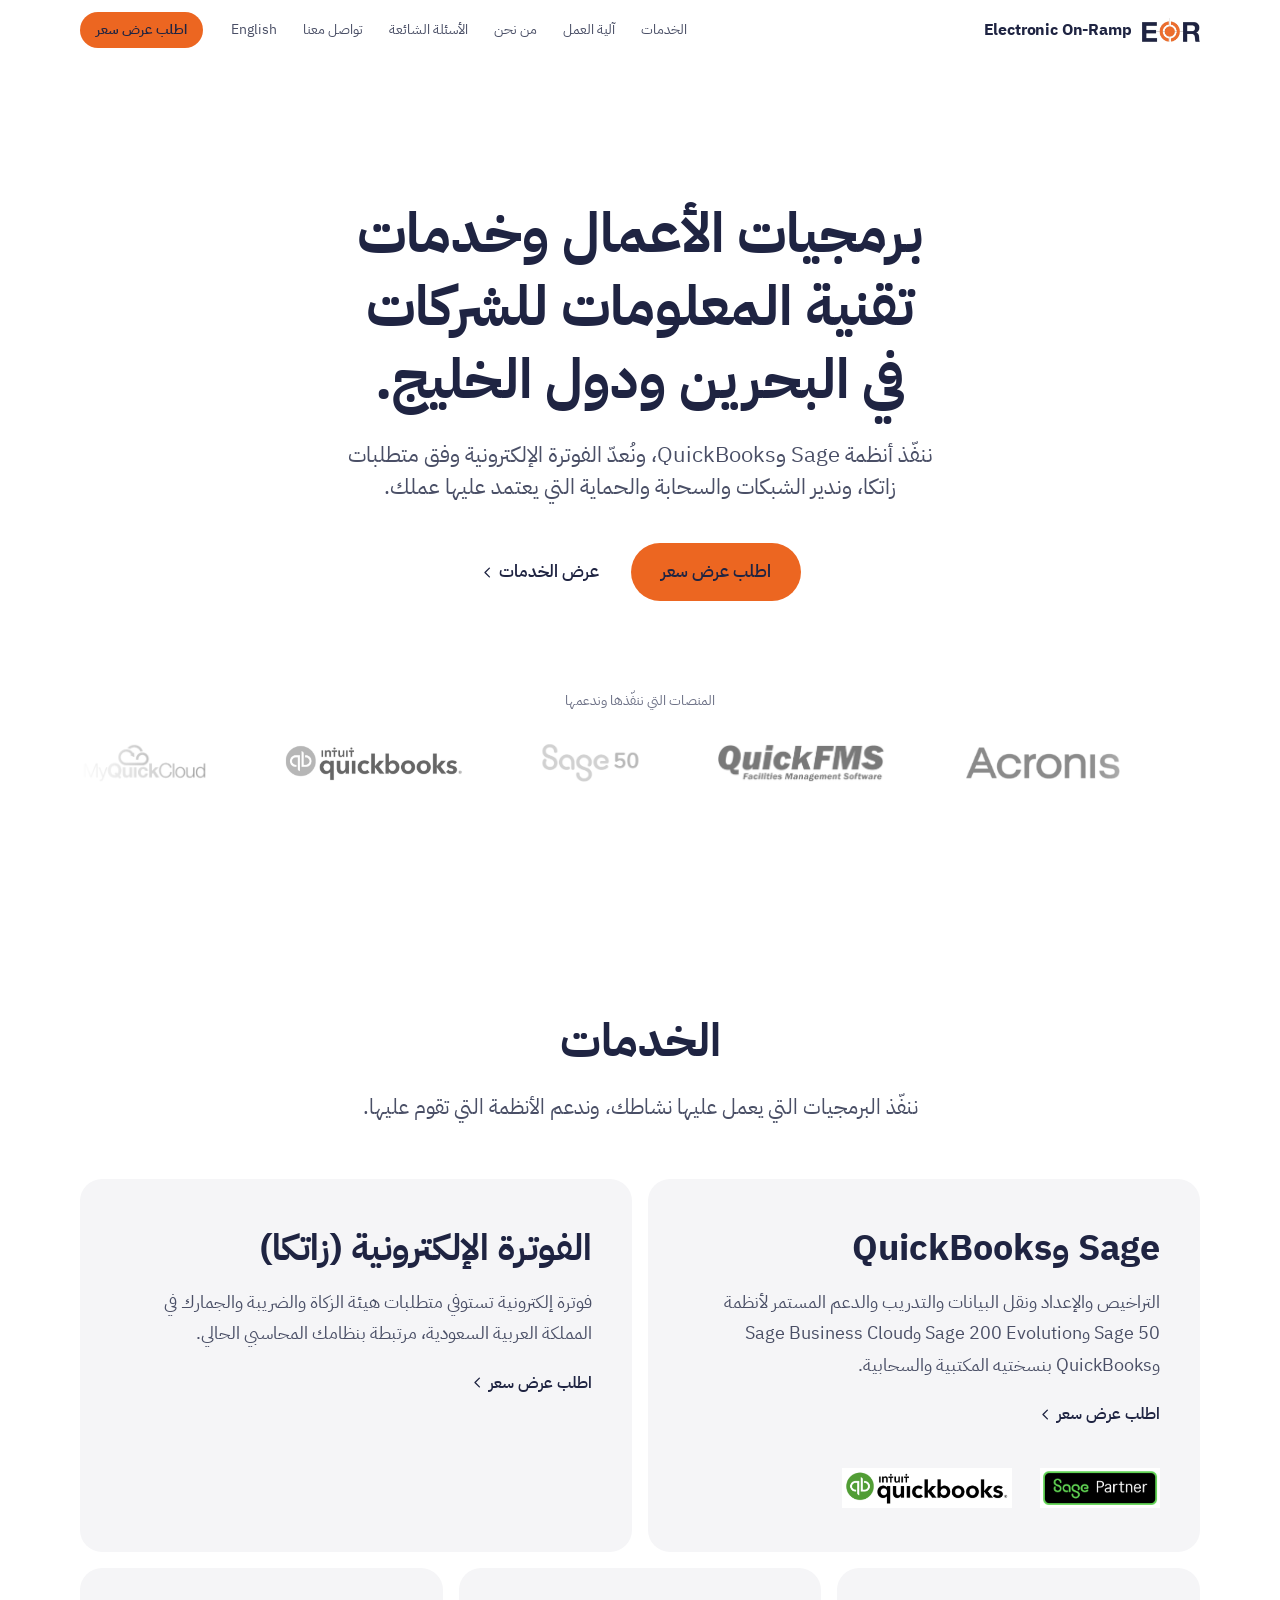
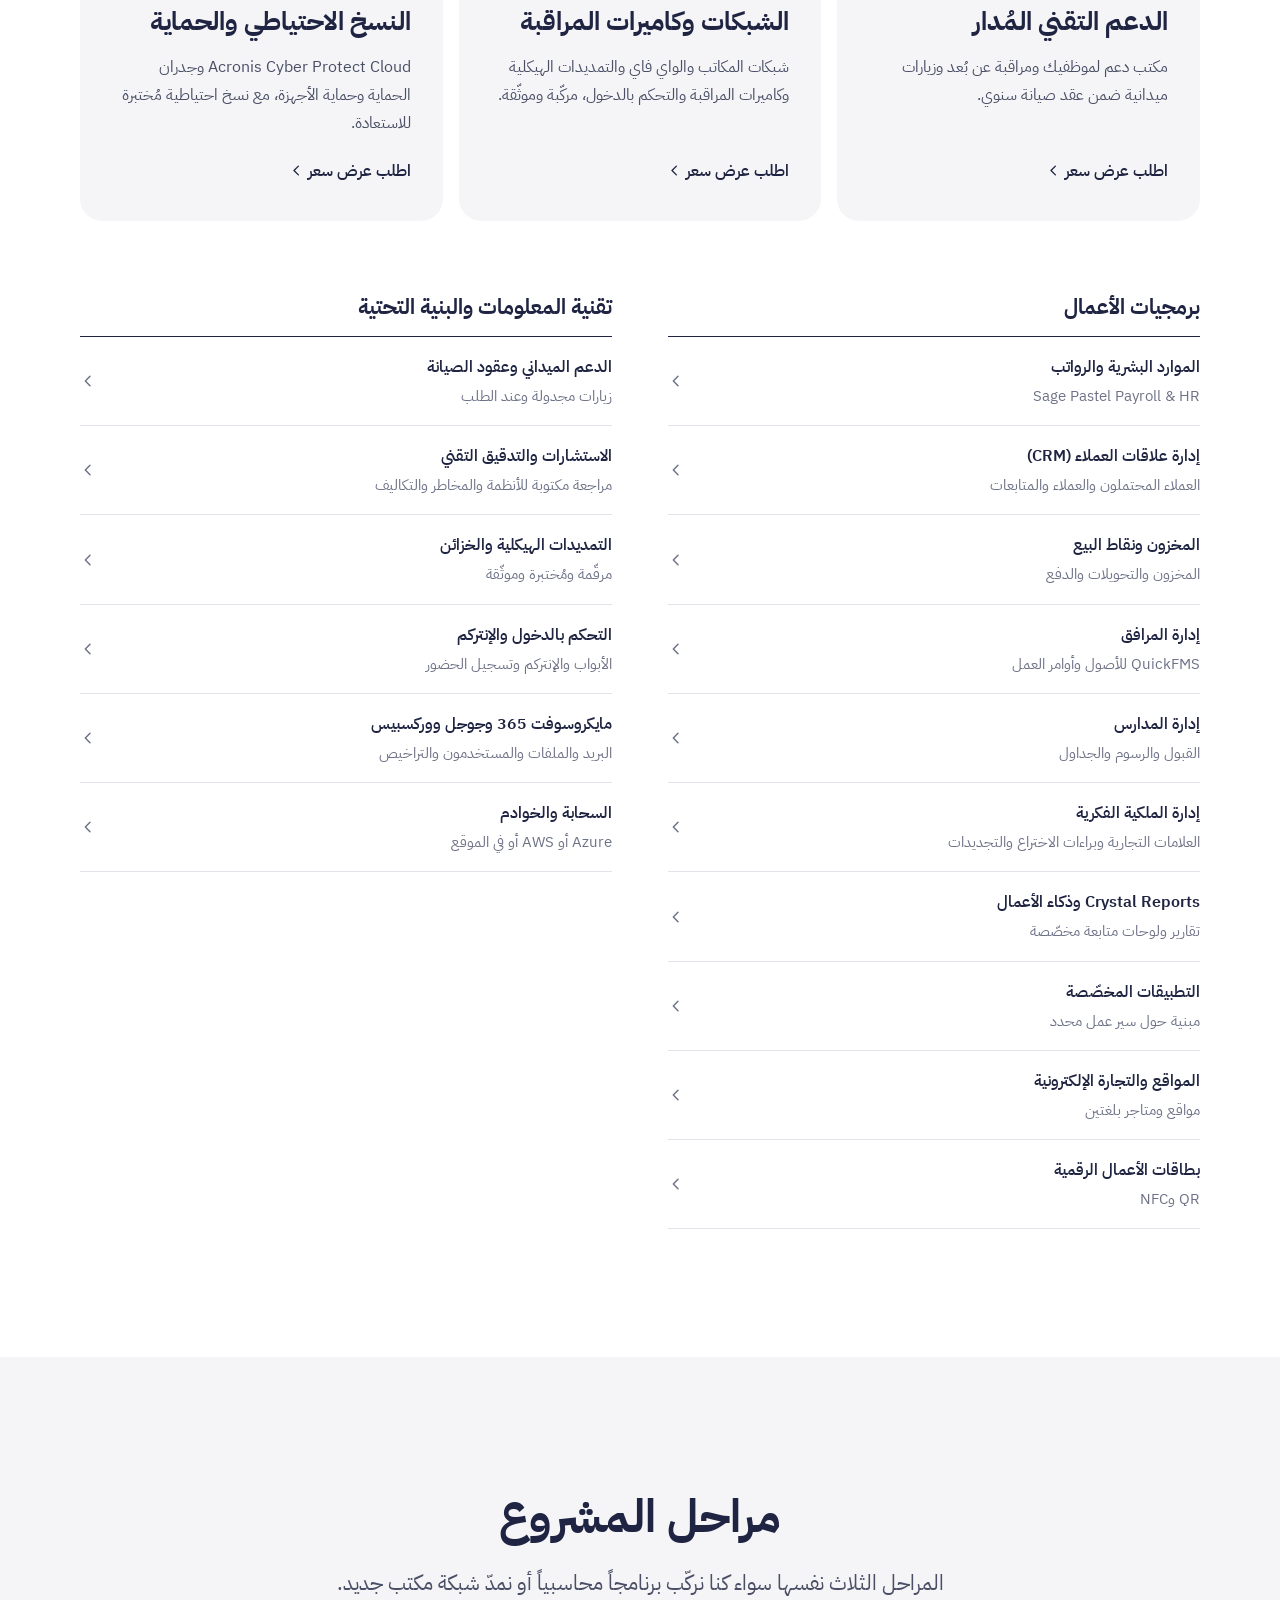
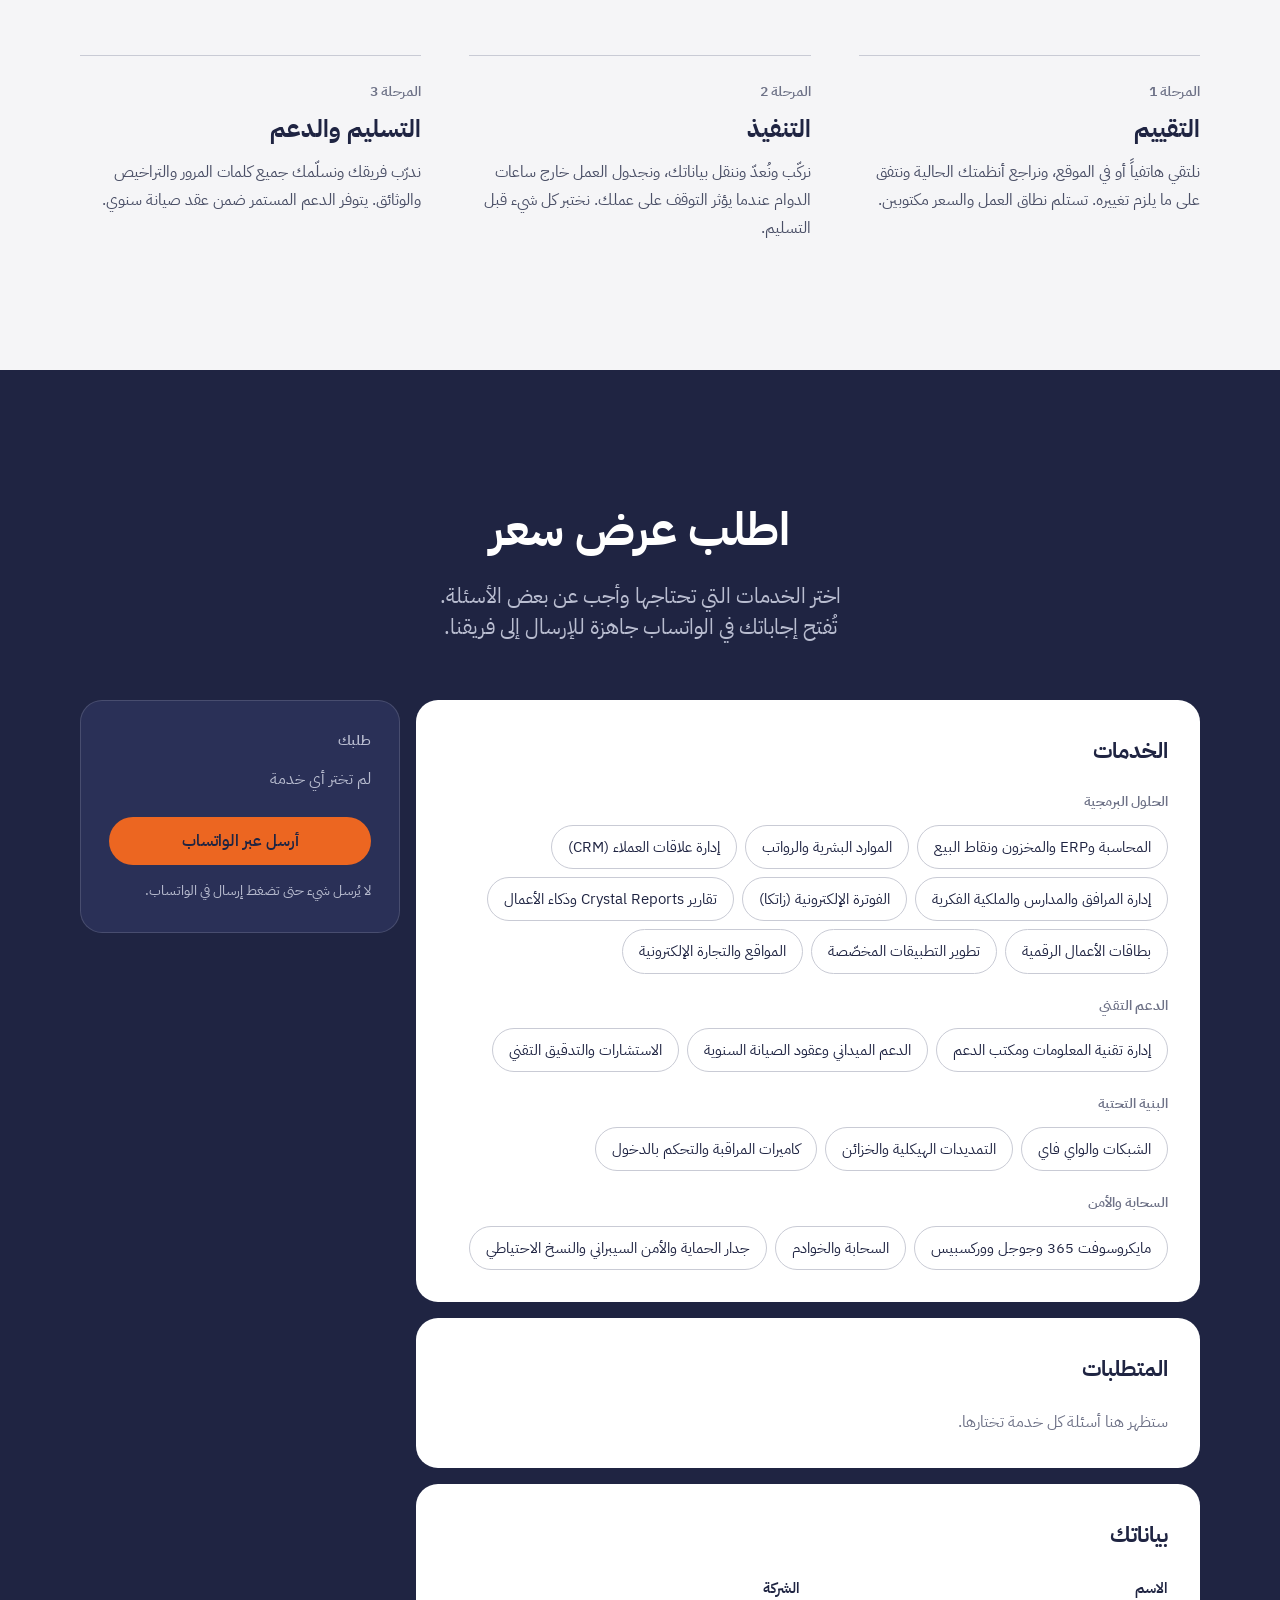
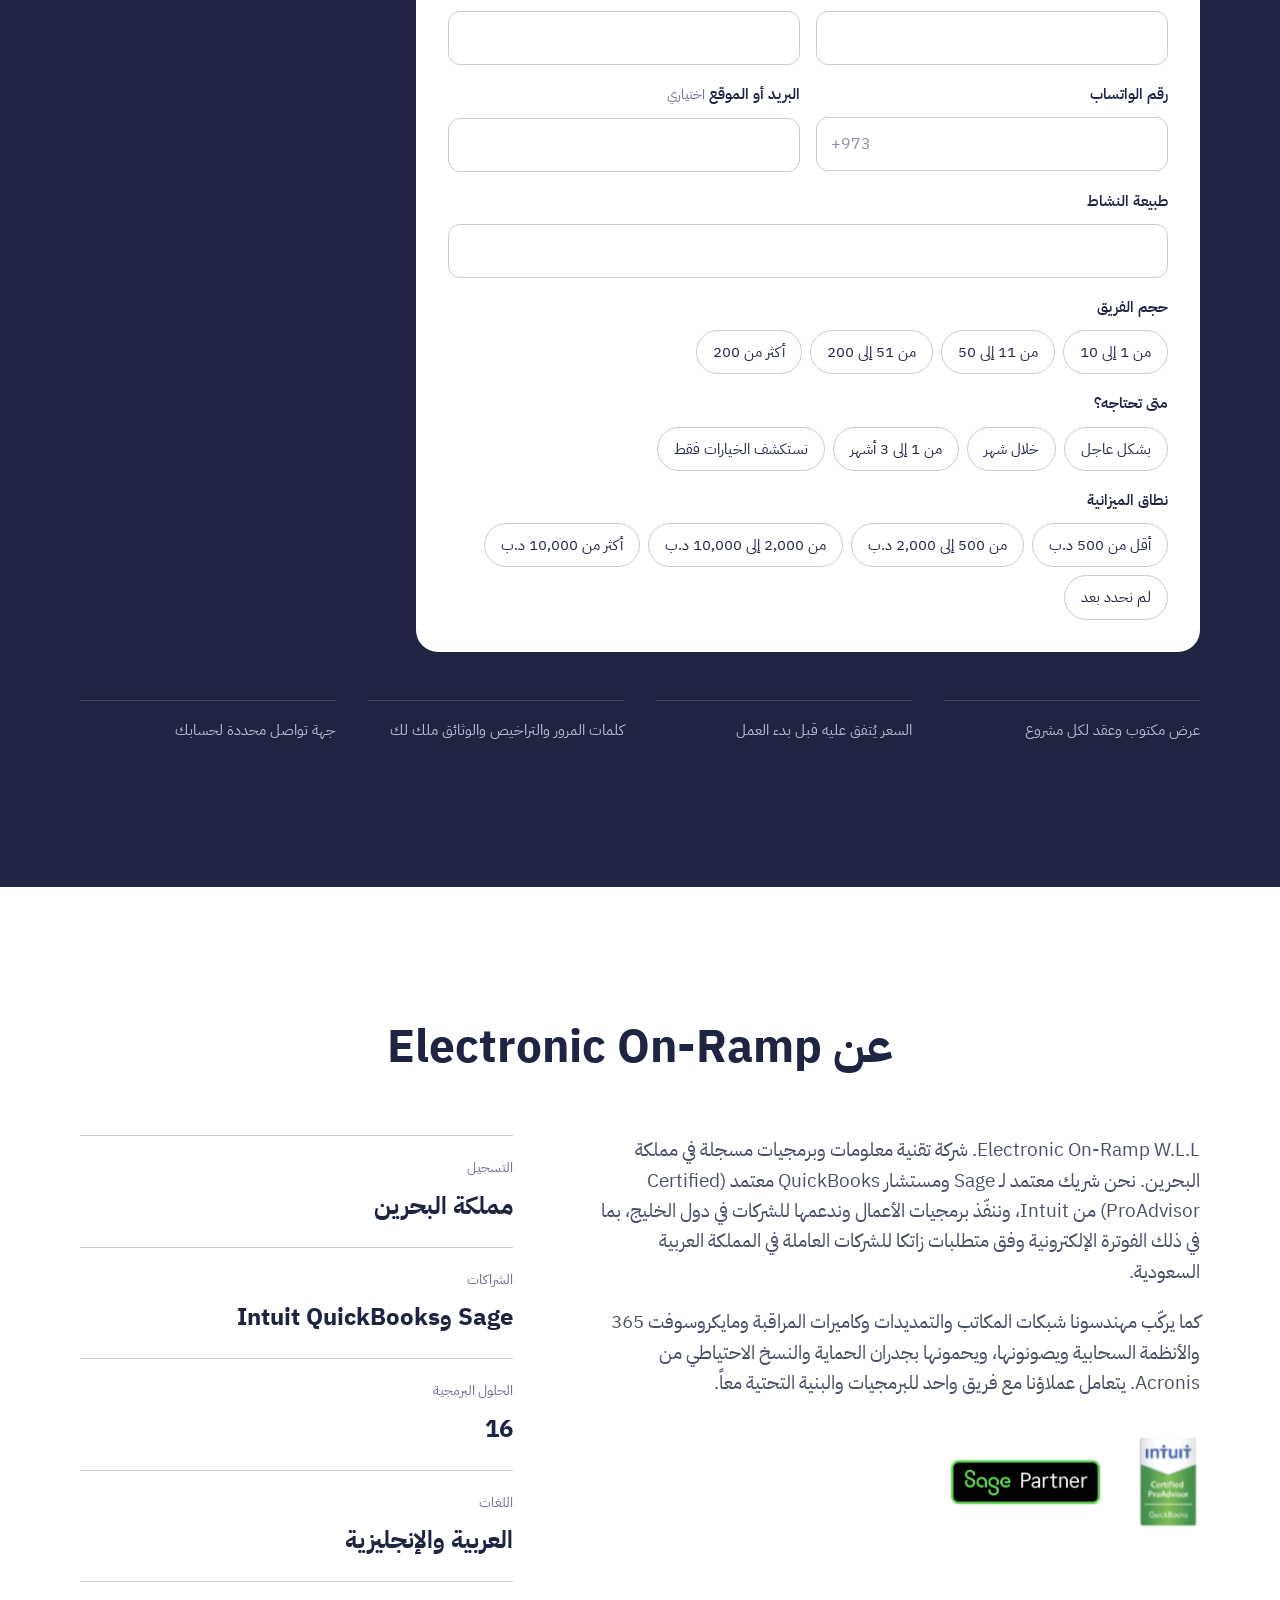
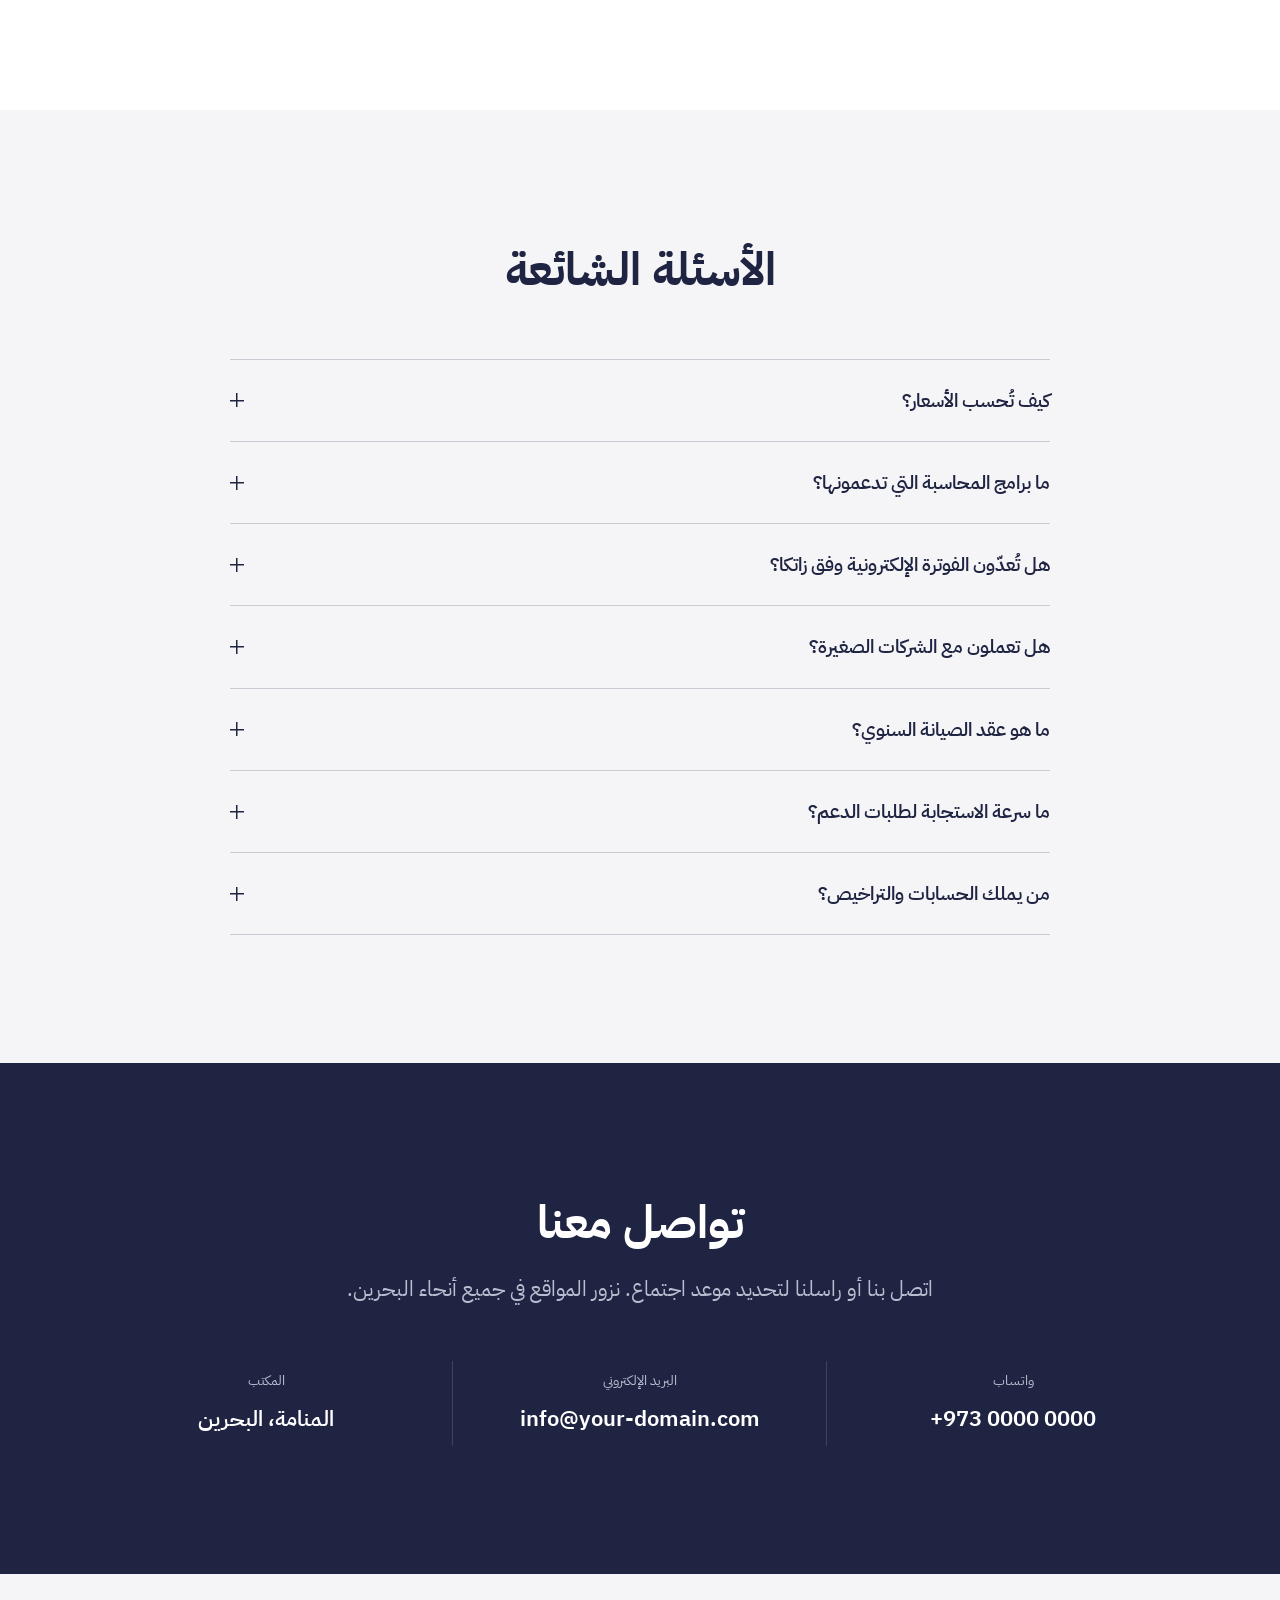
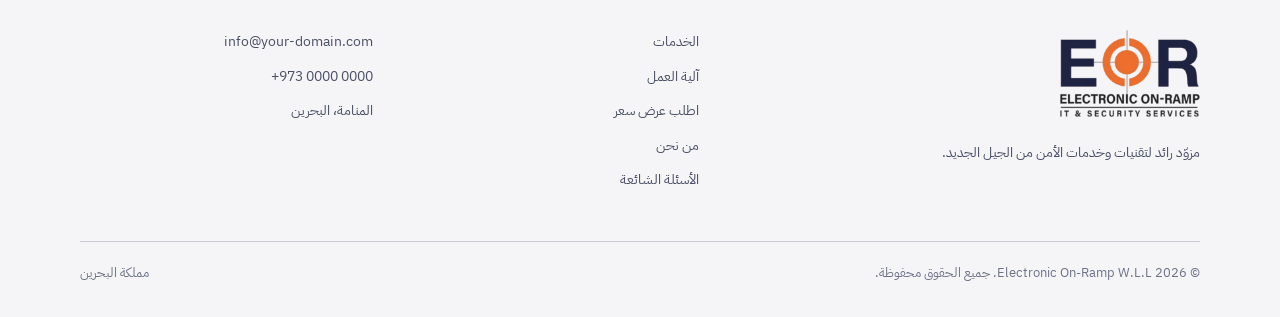
==== commit ec76893d: "Apple-style redesign: DM Sans, logo colors, rewritten copy - Remove hero eyebrow pill and stats stri" ====
--- a/ar/index.html
+++ b/ar/index.html
@@ -24,40 +24,13 @@
 <meta name="twitter:card" content="summary_large_image">
 <link rel="preconnect" href="https://fonts.googleapis.com">
 <link rel="preconnect" href="https://fonts.gstatic.com" crossorigin>
-<link href="https://fonts.googleapis.com/css2?family=IBM+Plex+Sans+Arabic:wght@400;500;600;700&amp;family=Plus+Jakarta+Sans:wght@400;500;600;700;800&amp;display=swap" rel="stylesheet">
-<link rel="stylesheet" href="/styles.css?v=2">
+<link href="https://fonts.googleapis.com/css2?family=IBM+Plex+Sans+Arabic:wght@400;500;600;700&amp;family=DM+Sans:opsz,wght@9..40,400..700&amp;display=swap" rel="stylesheet">
+<link rel="stylesheet" href="/styles.css?v=3">
 </head>
 <body>
 <svg width="0" height="0" style="position:absolute" aria-hidden="true">
-  <symbol id="i-arrow" viewBox="0 0 24 24"><path d="M5 12h14M13 6l6 6-6 6"/></symbol>
-  <symbol id="i-check" viewBox="0 0 24 24"><path d="M5 12.5l4.5 4.5L19 7.5"/></symbol>
-  <symbol id="i-menu" viewBox="0 0 24 24"><path d="M4 7h16M4 12h16M4 17h16"/></symbol>
-  <symbol id="i-headset" viewBox="0 0 24 24"><path d="M4 14v-2a8 8 0 0 1 16 0v2"/><rect x="3" y="13" width="4" height="6" rx="1.5"/><rect x="17" y="13" width="4" height="6" rx="1.5"/><path d="M19 19a3 3 0 0 1-3 3h-3"/></symbol>
-  <symbol id="i-tool" viewBox="0 0 24 24"><path d="M14.7 6.3a4 4 0 0 0-5.4 5.2L3.5 17.3a1.8 1.8 0 0 0 2.6 2.6l5.8-5.8a4 4 0 0 0 5.2-5.4l-2.5 2.5-2.4-.6-.6-2.4z"/></symbol>
-  <symbol id="i-clipboard" viewBox="0 0 24 24"><rect x="5" y="4" width="14" height="17" rx="2"/><path d="M9 4V3h6v1M9 11h6M9 15h4"/></symbol>
-  <symbol id="i-wifi" viewBox="0 0 24 24"><path d="M2.5 9a14 14 0 0 1 19 0M5.5 12.5a9.5 9.5 0 0 1 13 0M8.5 16a5 5 0 0 1 7 0"/><circle cx="12" cy="19.5" r="1"/></symbol>
-  <symbol id="i-cable" viewBox="0 0 24 24"><rect x="3" y="4" width="18" height="6" rx="1.5"/><rect x="3" y="14" width="18" height="6" rx="1.5"/><path d="M7 7h.01M7 17h.01M11 7h6M11 17h6"/></symbol>
-  <symbol id="i-camera" viewBox="0 0 24 24"><path d="M3 7l12-3 2 6-12 3z"/><path d="M15 9l5 2v3l-4-1M6 13l1 4H4v3"/></symbol>
-  <symbol id="i-mail" viewBox="0 0 24 24"><rect x="3" y="5" width="18" height="14" rx="2"/><path d="M3.5 6.5L12 13l8.5-6.5"/></symbol>
-  <symbol id="i-cloud" viewBox="0 0 24 24"><path d="M7 18.5a4.5 4.5 0 0 1-.6-9A6 6 0 0 1 18 10a4.3 4.3 0 0 1-.5 8.5z"/></symbol>
-  <symbol id="i-shield" viewBox="0 0 24 24"><path d="M12 3l8 3v6c0 5-3.5 8-8 9-4.5-1-8-4-8-9V6z"/><path d="M8.5 12l2.5 2.5 4.5-5"/></symbol>
-  <symbol id="i-code" viewBox="0 0 24 24"><path d="M8 8l-4 4 4 4M16 8l4 4-4 4M13.5 5l-3 14"/></symbol>
-  <symbol id="i-globe" viewBox="0 0 24 24"><circle cx="12" cy="12" r="9"/><path d="M3 12h18M12 3c2.5 2.7 3.5 5.7 3.5 9s-1 6.3-3.5 9c-2.5-2.7-3.5-5.7-3.5-9s1-6.3 3.5-9z"/></symbol>
-  <symbol id="i-calc" viewBox="0 0 24 24"><rect x="5" y="3" width="14" height="18" rx="2"/><path d="M8 7h8M8 12h.01M12 12h.01M16 12h.01M8 16h.01M12 16h.01M16 16h.01"/></symbol>
-  <symbol id="i-building" viewBox="0 0 24 24"><path d="M4 21V5a1 1 0 0 1 1-1h9a1 1 0 0 1 1 1v16M15 10h4a1 1 0 0 1 1 1v10M3 21h18M8 8h3M8 12h3M8 16h3"/></symbol>
-  <symbol id="i-users" viewBox="0 0 24 24"><circle cx="9" cy="8" r="3.5"/><path d="M2.5 20a6.5 6.5 0 0 1 13 0M16 4.5a3.5 3.5 0 0 1 0 7M18 14a6 6 0 0 1 3.5 6"/></symbol>
-  <symbol id="i-funnel" viewBox="0 0 24 24"><path d="M3 4h18l-7 8v6l-4 2v-8z"/></symbol>
-  <symbol id="i-badge" viewBox="0 0 24 24"><circle cx="12" cy="9" r="6"/><path d="M8.5 13.8L7 22l5-3 5 3-1.5-8.2M9.5 9l1.8 1.8L14.5 7.5"/></symbol>
-  <symbol id="i-cap" viewBox="0 0 24 24"><path d="M2 9l10-5 10 5-10 5z"/><path d="M6 11v5c3.5 2.5 8.5 2.5 12 0v-5M22 9v6"/></symbol>
-  <symbol id="i-box" viewBox="0 0 24 24"><path d="M12 3l8.5 4.5v9L12 21l-8.5-4.5v-9z"/><path d="M3.5 7.5L12 12l8.5-4.5M12 12v9"/></symbol>
-  <symbol id="i-pos" viewBox="0 0 24 24"><rect x="4" y="3" width="16" height="11" rx="2"/><path d="M8 7h8M8 10.5h4M2.5 21h19l-2-5h-15z"/></symbol>
-  <symbol id="i-cart" viewBox="0 0 24 24"><path d="M3 4h2l2.4 11.2a1 1 0 0 0 1 .8h9.1a1 1 0 0 0 1-.8L20 8H6.2"/><circle cx="9.5" cy="19.5" r="1.5"/><circle cx="17" cy="19.5" r="1.5"/></symbol>
-  <symbol id="i-idcard" viewBox="0 0 24 24"><rect x="3" y="5" width="18" height="14" rx="2"/><circle cx="9" cy="11" r="2"/><path d="M6 16a3 3 0 0 1 6 0M14 10h4M14 14h3"/></symbol>
-  <symbol id="i-file" viewBox="0 0 24 24"><path d="M14 3H6a1 1 0 0 0-1 1v16a1 1 0 0 0 1 1h12a1 1 0 0 0 1-1V8z"/><path d="M14 3v5h5M9 13h6M9 17h6"/></symbol>
-  <symbol id="i-chart" viewBox="0 0 24 24"><path d="M3 21h18M6 17v-5M11 17V7M16 17v-8M21 17V4"/></symbol>
-  <symbol id="i-receipt" viewBox="0 0 24 24"><path d="M6 3h12v18l-3-2-3 2-3-2-3 2z"/><path d="M9 8h6M9 12h6M9 16h3"/></symbol>
-  <symbol id="i-chat" viewBox="0 0 24 24"><path d="M20 12a8 8 0 0 1-11.8 7L4 20l1.1-4A8 8 0 1 1 20 12z"/></symbol>
-  <symbol id="i-pin" viewBox="0 0 24 24"><path d="M12 21s-7-6.2-7-11.5a7 7 0 0 1 14 0C19 14.8 12 21 12 21z"/><circle cx="12" cy="9.5" r="2.5"/></symbol>
+  <symbol id="i-menu" viewBox="0 0 24 24"><path d="M4 8h16M4 16h16"/></symbol>
+  <symbol id="i-chevron" viewBox="0 0 24 24"><path d="M9 5l7 7-7 7"/></symbol>
 </svg>
 
 <a class="skip" href="#main">انتقل إلى المحتوى</a>
@@ -66,13 +39,14 @@
   <div class="wrap header-inner">
     <a class="brand" href="#top" aria-label="Electronic On-Ramp W.L.L.، الصفحة الرئيسية">
       <img class="brand-mark" src="/assets/brand/eor-mark.png" width="418" height="172" alt="">
-      <span class="brand-name" dir="ltr"><strong>Electronic On-Ramp</strong><small>IT &amp; Security Services</small></span>
+      <span class="brand-name" dir="ltr">Electronic On-Ramp</span>
     </a>
     <nav class="nav" id="nav" aria-label="القائمة الرئيسية">
       <a href="#services">الخدمات</a>
       <a href="#process">آلية العمل</a>
       <a href="#about">من نحن</a>
       <a href="#faq">الأسئلة الشائعة</a>
+      <a href="#contact">تواصل معنا</a>
       <a class="lang-switch" href="/" hreflang="en" lang="en">English</a>
       <a class="btn btn-primary nav-cta" href="#start">اطلب عرض سعر</a>
     </nav>
@@ -87,21 +61,12 @@
   <!-- HERO -->
   <section class="hero">
     <div class="wrap">
-      <div class="hero-copy">
-        <p class="eyebrow"><span class="dot"></span>شريك أعمال معتمد ومستشارون معتمدون</p>
-        <h1>مزوّد رائد لتقنيات وخدمات الأمن <em>من الجيل الجديد.</em></h1>
-        <p class="lead">المحاسبة وتخطيط موارد المؤسسات، الرواتب، إدارة علاقات العملاء، الفوترة الإلكترونية (زاتكا)، الأمن السيبراني، الشبكات والبرمجيات المخصّصة، مصمّمة لأعمالك على يد فريق عالمي من المحترفين ذوي الخبرة.</p>
-        <div class="hero-cta">
-          <a class="btn btn-primary" href="#start">اطلب عرض سعر <svg class="icon arrow" aria-hidden="true"><use href="#i-arrow"/></svg></a>
-          <a class="btn btn-ghost" href="#services">حلولنا</a>
-        </div>
-      </div>
-      <ul class="stats">
-        <li><strong>16</strong><span>حلاً برمجياً، من المحاسبة إلى إدارة المدارس</span></li>
-        <li><strong>معتمدون</strong><span>مستشار QuickBooks معتمد من Intuit وشريك Sage</span></li>
-        <li><strong>زاتكا</strong><span>الفوترة الإلكترونية للشركات في المملكة العربية السعودية</span></li>
-        <li><strong>عربي · English</strong><span>خدمة ووثائق بلغتين</span></li>
-      </ul>
+      <h1>برمجيات الأعمال وخدمات تقنية المعلومات للشركات في البحرين ودول الخليج.</h1>
+      <p class="lead">ننفّذ أنظمة Sage وQuickBooks، ونُعدّ الفوترة الإلكترونية وفق متطلبات زاتكا، وندير الشبكات والسحابة والحماية التي يعتمد عليها عملك.</p>
+      <div class="hero-cta">
+        <a class="btn btn-primary btn-lg" href="#start">اطلب عرض سعر</a>
+        <a class="link-more" href="#services">عرض الخدمات<svg class="icon" aria-hidden="true"><use href="#i-chevron"/></svg></a>
+      </div>
     </div>
   </section>
 
@@ -141,133 +106,132 @@
   </section>
 
   <!-- SERVICES -->
-  <section class="section section-tint" id="services">
-    <div class="wrap">
-      <header class="sec-head">
-        <p class="label">الخدمات</p>
-        <h2>حلول برمجية وخدمات تقنية، <em>تحت سقف واحد.</em></h2>
-        <p>لكل شركة متطلباتها الخاصة، لذلك نصمّم كل حل ليناسبك. اختر ما تحتاجه واطلب عرض سعر. نحدد نطاق كل مشروع كتابياً قبل بدء العمل.</p>
-      </header>
-      <div class="svc-groups">
+  <section class="section" id="services">
+    <div class="wrap">
+      <header class="sec-head">
+        <h2>الخدمات</h2>
+        <p>ننفّذ البرمجيات التي يعمل عليها نشاطك، وندعم الأنظمة التي تقوم عليها.</p>
+      </header>
+
+      <div class="features">
+        <article class="feature feature-lg">
+          <h3>Sage وQuickBooks</h3>
+          <p>التراخيص والإعداد ونقل البيانات والتدريب والدعم المستمر لأنظمة Sage 50 وSage 200 Evolution وSage Business Cloud وQuickBooks بنسختيه المكتبية والسحابية.</p>
+          <a class="link-more" href="#start" data-pick="acct">اطلب عرض سعر<svg class="icon" aria-hidden="true"><use href="#i-chevron"/></svg></a>
+          <div class="feature-logos"><img src="/assets/partners/sage-partner.png" width="337" height="112" alt="شريك Sage" loading="lazy"><img src="/assets/partners/quickbooks.png" width="313" height="74" alt="Intuit QuickBooks" loading="lazy"></div>
+        </article>
+        <article class="feature feature-lg">
+          <h3>الفوترة الإلكترونية (زاتكا)</h3>
+          <p>فوترة إلكترونية تستوفي متطلبات هيئة الزكاة والضريبة والجمارك في المملكة العربية السعودية، مرتبطة بنظامك المحاسبي الحالي.</p>
+          <a class="link-more" href="#start" data-pick="zatca">اطلب عرض سعر<svg class="icon" aria-hidden="true"><use href="#i-chevron"/></svg></a>
+        </article>
+        <article class="feature">
+          <h3>الدعم التقني المُدار</h3>
+          <p>مكتب دعم لموظفيك ومراقبة عن بُعد وزيارات ميدانية ضمن عقد صيانة سنوي.</p>
+          <a class="link-more" href="#start" data-pick="support">اطلب عرض سعر<svg class="icon" aria-hidden="true"><use href="#i-chevron"/></svg></a>
+        </article>
+        <article class="feature">
+          <h3>الشبكات وكاميرات المراقبة</h3>
+          <p>شبكات المكاتب والواي فاي والتمديدات الهيكلية وكاميرات المراقبة والتحكم بالدخول، مركّبة وموثّقة.</p>
+          <a class="link-more" href="#start" data-pick="network">اطلب عرض سعر<svg class="icon" aria-hidden="true"><use href="#i-chevron"/></svg></a>
+        </article>
+        <article class="feature">
+          <h3>النسخ الاحتياطي والحماية</h3>
+          <p>Acronis Cyber Protect Cloud وجدران الحماية وحماية الأجهزة، مع نسخ احتياطية مُختبرة للاستعادة.</p>
+          <a class="link-more" href="#start" data-pick="cyber">اطلب عرض سعر<svg class="icon" aria-hidden="true"><use href="#i-chevron"/></svg></a>
+        </article>
+      </div>
+
+      <div class="catalog">
         <div>
-          <div class="svc-group-head"><span>01</span><h3>الحلول البرمجية</h3><p>برمجيات أعمال، تنفيذاً ودعماً</p></div>
-          <div class="sol-grid">
-            <a class="sol" href="#start" data-pick="acct"><span class="ic"><svg class="icon"><use href="#i-calc"/></svg></span><h4>المحاسبة وتخطيط موارد المؤسسات (ERP)</h4><p>QuickBooks وSage، مُعدّة بما يناسب طريقة إدارة حساباتك.</p></a>
-            <a class="sol" href="#start" data-pick="industry"><span class="ic"><svg class="icon"><use href="#i-building"/></svg></span><h4>إدارة المرافق</h4><p>QuickFMS لإدارة الأصول والصيانة وأوامر العمل.</p></a>
-            <a class="sol" href="#start" data-pick="payroll"><span class="ic"><svg class="icon"><use href="#i-users"/></svg></span><h4>الموارد البشرية والرواتب</h4><p>Sage Pastel Payroll &amp; HR للرواتب والإجازات وسجلات الموظفين.</p></a>
-            <a class="sol" href="#start" data-pick="crm"><span class="ic"><svg class="icon"><use href="#i-funnel"/></svg></span><h4>إدارة علاقات العملاء (CRM)</h4><p>العملاء المحتملون والعملاء والمتابعات في مكان واحد.</p></a>
-            <a class="sol" href="#start" data-pick="industry"><span class="ic"><svg class="icon"><use href="#i-badge"/></svg></span><h4>إدارة الملكية الفكرية</h4><p>العلامات التجارية وبراءات الاختراع ومواعيد التجديد تحت السيطرة.</p></a>
-            <a class="sol" href="#start" data-pick="industry"><span class="ic"><svg class="icon"><use href="#i-cap"/></svg></span><h4>نظام إدارة المدارس</h4><p>القبول والرسوم والجداول والتواصل مع أولياء الأمور.</p></a>
-            <a class="sol" href="#start" data-pick="acct"><span class="ic"><svg class="icon"><use href="#i-box"/></svg></span><h4>إدارة المخزون</h4><p>مستويات المخزون والتحويلات وإعادة الطلب عبر المواقع.</p></a>
-            <a class="sol" href="#start" data-pick="acct"><span class="ic"><svg class="icon"><use href="#i-pos"/></svg></span><h4>نقاط البيع</h4><p>دفع سريع مرتبط بمخزونك وحساباتك.</p></a>
-            <a class="sol" href="#start" data-pick="web"><span class="ic"><svg class="icon"><use href="#i-cart"/></svg></span><h4>التجارة الإلكترونية</h4><p>متاجر إلكترونية مرتبطة بمخزونك ومدفوعاتك.</p></a>
-            <a class="sol" href="#start" data-pick="dbc"><span class="ic"><svg class="icon"><use href="#i-idcard"/></svg></span><h4>بطاقة الأعمال الرقمية</h4><p>شارك بياناتك بلمسة أو بمسح رمز QR.</p></a>
-            <a class="sol" href="#start" data-pick="software"><span class="ic"><svg class="icon"><use href="#i-code"/></svg></span><h4>تطوير التطبيقات المخصّصة</h4><p>برمجيات مبنية حول سير عملك بالضبط.</p></a>
-            <a class="sol" href="#start" data-pick="reports"><span class="ic"><svg class="icon"><use href="#i-file"/></svg></span><h4>تصميم تقارير Crystal Reports</h4><p>فواتير وكشوف حساب وتقارير إدارية مخصّصة.</p></a>
-            <a class="sol" href="#start" data-pick="reports"><span class="ic"><svg class="icon"><use href="#i-chart"/></svg></span><h4>تقارير ذكاء الأعمال</h4><p>لوحات متابعة تحوّل بياناتك إلى قرارات.</p></a>
-            <a class="sol" href="#start" data-pick="zatca"><span class="ic"><svg class="icon"><use href="#i-receipt"/></svg></span><h4>الفوترة الإلكترونية (زاتكا)</h4><p>فوترة إلكترونية متوافقة للشركات في المملكة العربية السعودية.</p></a>
-            <a class="sol" href="#start" data-pick="cyber"><span class="ic"><svg class="icon"><use href="#i-shield"/></svg></span><h4>Acronis Cyber Protect Cloud</h4><p>النسخ الاحتياطي والاستعادة ومكافحة البرمجيات الخبيثة في خدمة سحابية واحدة.</p></a>
-            <a class="sol" href="#start" data-pick="web"><span class="ic"><svg class="icon"><use href="#i-globe"/></svg></span><h4>تطوير المواقع</h4><p>مواقع سريعة بلغتين تجلب لك الاستفسارات.</p></a>
-          </div>
+          <h3>برمجيات الأعمال</h3>
+          <ul class="rows">
+            <li><a href="#start" data-pick="payroll"><span>الموارد البشرية والرواتب<small>Sage Pastel Payroll &amp; HR</small></span><svg class="icon" aria-hidden="true"><use href="#i-chevron"/></svg></a></li>
+            <li><a href="#start" data-pick="crm"><span>إدارة علاقات العملاء (CRM)<small>العملاء المحتملون والعملاء والمتابعات</small></span><svg class="icon" aria-hidden="true"><use href="#i-chevron"/></svg></a></li>
+            <li><a href="#start" data-pick="acct"><span>المخزون ونقاط البيع<small>المخزون والتحويلات والدفع</small></span><svg class="icon" aria-hidden="true"><use href="#i-chevron"/></svg></a></li>
+            <li><a href="#start" data-pick="industry"><span>إدارة المرافق<small>QuickFMS للأصول وأوامر العمل</small></span><svg class="icon" aria-hidden="true"><use href="#i-chevron"/></svg></a></li>
+            <li><a href="#start" data-pick="industry"><span>إدارة المدارس<small>القبول والرسوم والجداول</small></span><svg class="icon" aria-hidden="true"><use href="#i-chevron"/></svg></a></li>
+            <li><a href="#start" data-pick="industry"><span>إدارة الملكية الفكرية<small>العلامات التجارية وبراءات الاختراع والتجديدات</small></span><svg class="icon" aria-hidden="true"><use href="#i-chevron"/></svg></a></li>
+            <li><a href="#start" data-pick="reports"><span>Crystal Reports وذكاء الأعمال<small>تقارير ولوحات متابعة مخصّصة</small></span><svg class="icon" aria-hidden="true"><use href="#i-chevron"/></svg></a></li>
+            <li><a href="#start" data-pick="software"><span>التطبيقات المخصّصة<small>مبنية حول سير عمل محدد</small></span><svg class="icon" aria-hidden="true"><use href="#i-chevron"/></svg></a></li>
+            <li><a href="#start" data-pick="web"><span>المواقع والتجارة الإلكترونية<small>مواقع ومتاجر بلغتين</small></span><svg class="icon" aria-hidden="true"><use href="#i-chevron"/></svg></a></li>
+            <li><a href="#start" data-pick="dbc"><span>بطاقات الأعمال الرقمية<small>QR وNFC</small></span><svg class="icon" aria-hidden="true"><use href="#i-chevron"/></svg></a></li>
+          </ul>
         </div>
         <div>
-          <div class="svc-group-head"><span>02</span><h3>الدعم التقني</h3><p>لإبقاء فريقك يعمل</p></div>
-          <div class="svc-grid">
-            <article class="svc"><span class="ic"><svg class="icon"><use href="#i-headset"/></svg></span><h4>إدارة تقنية المعلومات ومكتب الدعم</h4><p>مكتب دعم واحد لفريقك عبر الهاتف والواتساب والاتصال عن بُعد، مع مراقبة تكتشف المشاكل قبل أن يلاحظها موظفوك.</p><a class="svc-link" href="#start" data-pick="support">اطلب عرض سعر <svg class="icon"><use href="#i-arrow"/></svg></a></article>
-            <article class="svc"><span class="ic"><svg class="icon"><use href="#i-tool"/></svg></span><h4>الدعم الميداني وعقود الصيانة السنوية</h4><p>مهندسون في مكتبك للتركيب والإصلاح والنقل، ضمن عقد صيانة سنوي أو عند الحاجة.</p><a class="svc-link" href="#start" data-pick="onsite">اطلب عرض سعر <svg class="icon"><use href="#i-arrow"/></svg></a></article>
-            <article class="svc"><span class="ic"><svg class="icon"><use href="#i-clipboard"/></svg></span><h4>الاستشارات والتدقيق التقني</h4><p>مراجعة واضحة لأنظمتك ومخاطرها وتكاليف تشغيلها، مع خطة مكتوبة قابلة للتنفيذ.</p><a class="svc-link" href="#start" data-pick="consult">اطلب عرض سعر <svg class="icon"><use href="#i-arrow"/></svg></a></article>
-          </div>
-        </div>
-        <div>
-          <div class="svc-group-head"><span>03</span><h3>البنية التحتية</h3><p>الشبكة التي يقوم عليها كل شيء</p></div>
-          <div class="svc-grid">
-            <article class="svc"><span class="ic"><svg class="icon"><use href="#i-wifi"/></svg></span><h4>الشبكات والواي فاي</h4><p>شبكات مكتبية سريعة وآمنة وواي فاي يصل إلى كل مكتب وقاعة اجتماعات وطابق.</p><a class="svc-link" href="#start" data-pick="network">اطلب عرض سعر <svg class="icon"><use href="#i-arrow"/></svg></a></article>
-            <article class="svc"><span class="ic"><svg class="icon"><use href="#i-cable"/></svg></span><h4>التمديدات الهيكلية والخزائن</h4><p>تمديدات وخزائن وغرف خوادم مرتبة ومرقّمة، مركّبة وفق المعايير وموثّقة بالكامل.</p><a class="svc-link" href="#start" data-pick="cabling">اطلب عرض سعر <svg class="icon"><use href="#i-arrow"/></svg></a></article>
-            <article class="svc"><span class="ic"><svg class="icon"><use href="#i-camera"/></svg></span><h4>كاميرات المراقبة والتحكم بالدخول</h4><p>كاميرات وأنظمة دخول وإنتركم يمكنك متابعتها من هاتفك أينما كنت.</p><a class="svc-link" href="#start" data-pick="cctv">اطلب عرض سعر <svg class="icon"><use href="#i-arrow"/></svg></a></article>
-          </div>
-        </div>
-        <div>
-          <div class="svc-group-head"><span>04</span><h3>السحابة والأمن</h3><p>آمن ومحفوظ ويعمل دائماً</p></div>
-          <div class="svc-grid">
-            <article class="svc"><span class="ic"><svg class="icon"><use href="#i-mail"/></svg></span><h4>مايكروسوفت 365 وجوجل ووركسبيس</h4><p>بريد الأعمال والملفات وTeams مُعدّة بالشكل الصحيح، مع إدارة التراخيص والمستخدمين نيابةً عنك.</p><a class="svc-link" href="#start" data-pick="m365">اطلب عرض سعر <svg class="icon"><use href="#i-arrow"/></svg></a></article>
-            <article class="svc"><span class="ic"><svg class="icon"><use href="#i-cloud"/></svg></span><h4>السحابة والخوادم</h4><p>انتقل إلى السحابة أو أبقِ خوادمك في الموقع. في الحالتين تكون محمية ومنسوخة احتياطياً ومراقَبة.</p><a class="svc-link" href="#start" data-pick="cloud">اطلب عرض سعر <svg class="icon"><use href="#i-arrow"/></svg></a></article>
-            <article class="svc"><span class="ic"><svg class="icon"><use href="#i-shield"/></svg></span><h4>جدار الحماية والأمن السيبراني والنسخ الاحتياطي</h4><p>جدران حماية وحماية للأجهزة وAcronis Cyber Protect Cloud ونسخ احتياطية يمكنك الاستعادة منها فعلاً.</p><a class="svc-link" href="#start" data-pick="cyber">اطلب عرض سعر <svg class="icon"><use href="#i-arrow"/></svg></a></article>
-          </div>
+          <h3>تقنية المعلومات والبنية التحتية</h3>
+          <ul class="rows">
+            <li><a href="#start" data-pick="onsite"><span>الدعم الميداني وعقود الصيانة<small>زيارات مجدولة وعند الطلب</small></span><svg class="icon" aria-hidden="true"><use href="#i-chevron"/></svg></a></li>
+            <li><a href="#start" data-pick="consult"><span>الاستشارات والتدقيق التقني<small>مراجعة مكتوبة للأنظمة والمخاطر والتكاليف</small></span><svg class="icon" aria-hidden="true"><use href="#i-chevron"/></svg></a></li>
+            <li><a href="#start" data-pick="cabling"><span>التمديدات الهيكلية والخزائن<small>مرقّمة ومُختبرة وموثّقة</small></span><svg class="icon" aria-hidden="true"><use href="#i-chevron"/></svg></a></li>
+            <li><a href="#start" data-pick="cctv"><span>التحكم بالدخول والإنتركم<small>الأبواب والإنتركم وتسجيل الحضور</small></span><svg class="icon" aria-hidden="true"><use href="#i-chevron"/></svg></a></li>
+            <li><a href="#start" data-pick="m365"><span>مايكروسوفت 365 وجوجل ووركسبيس<small>البريد والملفات والمستخدمون والتراخيص</small></span><svg class="icon" aria-hidden="true"><use href="#i-chevron"/></svg></a></li>
+            <li><a href="#start" data-pick="cloud"><span>السحابة والخوادم<small>Azure أو AWS أو في الموقع</small></span><svg class="icon" aria-hidden="true"><use href="#i-chevron"/></svg></a></li>
+          </ul>
         </div>
       </div>
     </div>
   </section>
 
   <!-- PROCESS -->
-  <section class="section" id="process">
-    <div class="wrap">
-      <header class="sec-head">
-        <p class="label">آلية العمل</p>
-        <h2>ثلاث خطوات. <em>بلا مفاجآت.</em></h2>
-        <p>تعرف دائماً ما الخطوة التالية، ومن يقوم بها، ومتى تنتهي.</p>
-      </header>
-      <ol class="steps" role="list" style="padding:0;margin:0;list-style:none">
-        <li class="step">
-          <span class="step-num">01</span>
+  <section class="section section-soft" id="process">
+    <div class="wrap">
+      <header class="sec-head">
+        <h2>مراحل المشروع</h2>
+        <p>المراحل الثلاث نفسها سواء كنا نركّب برنامجاً محاسبياً أو نمدّ شبكة مكتب جديد.</p>
+      </header>
+      <ol class="steps">
+        <li>
+          <p class="step-n">المرحلة 1</p>
           <h3>التقييم</h3>
-          <p>نبدأ بمكالمة أو زيارة للموقع، نطّلع على ما لديك ونستمع لما يُبطئ فريقك.</p>
-          <div class="get"><p>ستحصل على</p>
-            <ul class="checks"><li><svg class="icon"><use href="#i-check"/></svg>عرض مكتوب بسعر ثابت</li><li><svg class="icon"><use href="#i-check"/></svg>نطاق وجدول زمني واضحان</li><li><svg class="icon"><use href="#i-check"/></svg>نصيحة صادقة دون أي التزام</li></ul>
-          </div>
+          <p>نلتقي هاتفياً أو في الموقع، ونراجع أنظمتك الحالية ونتفق على ما يلزم تغييره. تستلم نطاق العمل والسعر مكتوبين.</p>
         </li>
-        <li class="step">
-          <span class="step-num">02</span>
+        <li>
+          <p class="step-n">المرحلة 2</p>
           <h3>التنفيذ</h3>
-          <p>نركّب ونُعدّ وننقل بأقل توقف ممكن، وخارج ساعات العمل عند الحاجة.</p>
-          <div class="get"><p>ستحصل على</p>
-            <ul class="checks"><li><svg class="icon"><use href="#i-check"/></svg>مسؤول مشروع واحد على الواتساب</li><li><svg class="icon"><use href="#i-check"/></svg>تحديثات منتظمة عن سير العمل</li><li><svg class="icon"><use href="#i-check"/></svg>اختبار كل شيء قبل التسليم</li></ul>
-          </div>
+          <p>نركّب ونُعدّ وننقل بياناتك، ونجدول العمل خارج ساعات الدوام عندما يؤثر التوقف على عملك. نختبر كل شيء قبل التسليم.</p>
         </li>
-        <li class="step">
-          <span class="step-num">03</span>
-          <h3>الدعم</h3>
-          <p>نسلّمك كل شيء وندرّب فريقك ونبقى على تواصل ضمن خطة دعم إن رغبت.</p>
-          <div class="get"><p>ستحصل على</p>
-            <ul class="checks"><li><svg class="icon"><use href="#i-check"/></svg>كل كلمة مرور وترخيص ووثيقة</li><li><svg class="icon"><use href="#i-check"/></svg>تدريب لموظفيك</li><li><svg class="icon"><use href="#i-check"/></svg>خطة دعم مُدار أو عقد صيانة اختياري</li></ul>
-          </div>
+        <li>
+          <p class="step-n">المرحلة 3</p>
+          <h3>التسليم والدعم</h3>
+          <p>ندرّب فريقك ونسلّمك جميع كلمات المرور والتراخيص والوثائق. يتوفر الدعم المستمر ضمن عقد صيانة سنوي.</p>
         </li>
       </ol>
     </div>
   </section>
 
-  <!-- START A PROJECT -->
-  <section class="section section-tint" id="start">
-    <div class="wrap">
-      <header class="sec-head">
-        <p class="label">اطلب عرض سعر</p>
-        <h2>أخبرنا بما تحتاجه. <em>وسنأتي مستعدين.</em></h2>
-        <p>اختر خدماتك وأجب عن بعض الأسئلة السريعة. يستغرق ذلك دقيقتين تقريباً، ليكون حديثنا الأول عن الحلول لا عن الأسئلة.</p>
+  <!-- REQUEST A QUOTE -->
+  <section class="section section-navy" id="start">
+    <div class="wrap">
+      <header class="sec-head">
+        <h2>اطلب عرض سعر</h2>
+        <p>اختر الخدمات التي تحتاجها وأجب عن بعض الأسئلة. تُفتح إجاباتك في الواتساب جاهزة للإرسال إلى فريقنا.</p>
       </header>
 
       <form class="planner" id="planner" novalidate>
         <div class="planner-main">
           <fieldset class="plan-block">
-            <legend class="plan-title"><span>1</span>ما الذي تحتاجه؟</legend>
+            <legend class="plan-title">الخدمات</legend>
             <div id="pick" class="pick"></div>
           </fieldset>
 
           <div class="plan-block">
-            <p class="plan-title"><span>2</span>بعض الأسئلة السريعة</p>
-            <p class="plan-empty" id="qs-empty">اختر خدمة من الأعلى وستظهر أسئلتها هنا.</p>
+            <p class="plan-title">المتطلبات</p>
+            <p class="plan-empty" id="qs-empty">ستظهر هنا أسئلة كل خدمة تختارها.</p>
             <div id="qs"></div>
           </div>
 
           <fieldset class="plan-block">
-            <legend class="plan-title"><span>3</span>معلوماتك</legend>
+            <legend class="plan-title">بياناتك</legend>
             <div class="field-row">
-              <div class="field"><label for="p-name">اسمك</label><input id="p-name" name="name" autocomplete="name" required></div>
-              <div class="field"><label for="p-business">اسم الشركة</label><input id="p-business" name="business" autocomplete="organization"></div>
+              <div class="field"><label for="p-name">الاسم</label><input id="p-name" name="name" autocomplete="name" required></div>
+              <div class="field"><label for="p-business">الشركة</label><input id="p-business" name="business" autocomplete="organization"></div>
             </div>
             <div class="field-row">
               <div class="field"><label for="p-phone">رقم الواتساب</label><input id="p-phone" name="phone" type="tel" autocomplete="tel" placeholder="+973" dir="ltr" required></div>
               <div class="field"><label for="p-link">البريد أو الموقع <span class="opt">اختياري</span></label><input id="p-link" name="link" autocomplete="email" dir="ltr"></div>
             </div>
-            <div class="field"><label for="p-about">ما نشاط شركتك؟</label><input id="p-about" name="about"></div>
+            <div class="field"><label for="p-about">طبيعة النشاط</label><input id="p-about" name="about"></div>
             <div class="q" id="q-team"></div>
             <div class="q" id="q-timeline"></div>
             <div class="q" id="q-budget"></div>
@@ -275,23 +239,23 @@
         </div>
 
         <aside class="summary" aria-live="polite">
-          <p class="label">طلبك</p>
-          <ul class="summary-list" id="summary-list"><li class="muted">لم تختر أي خدمة بعد</li></ul>
-          <button class="btn btn-primary btn-block" type="submit">أرسل عبر الواتساب <svg class="icon arrow" aria-hidden="true"><use href="#i-arrow"/></svg></button>
+          <p class="summary-title">طلبك</p>
+          <ul class="summary-list" id="summary-list"><li class="muted">لم تختر أي خدمة</li></ul>
+          <button class="btn btn-primary btn-block" type="submit">أرسل عبر الواتساب</button>
           <p class="form-error" id="plan-error" role="alert" hidden></p>
           <div class="plan-done" id="plan-done" hidden>
-            <p>إجاباتك جاهزة في الواتساب. اضغط إرسال وسنرد عليك بالخطوات التالية.</p>
+            <p>طلبك جاهز في الواتساب. اضغط إرسال وسيرد عليك فريقنا.</p>
             <a class="btn btn-light btn-block" id="book-link" href="#" target="_blank" rel="noopener" hidden>احجز مكالمة</a>
           </div>
-          <p class="fine">يفتح الواتساب مع إجاباتك مكتوبة. لا يُرسل شيء حتى تضغط إرسال.</p>
+          <p class="fine">لا يُرسل شيء حتى تضغط إرسال في الواتساب.</p>
         </aside>
       </form>
 
       <ul class="terms">
-        <li><svg class="icon"><use href="#i-check"/></svg>عرض مكتوب وعقد لكل مشروع</li>
-        <li><svg class="icon"><use href="#i-check"/></svg>السعر يُتفق عليه قبل بدء العمل</li>
-        <li><svg class="icon"><use href="#i-check"/></svg>كل كلمات المرور والتراخيص والوثائق ملكك</li>
-        <li><svg class="icon"><use href="#i-check"/></svg>جهة تواصل واحدة مسؤولة</li>
+        <li>عرض مكتوب وعقد لكل مشروع</li>
+        <li>السعر يُتفق عليه قبل بدء العمل</li>
+        <li>كلمات المرور والتراخيص والوثائق ملك لك</li>
+        <li>جهة تواصل محددة لحسابك</li>
       </ul>
     </div>
   </section>
@@ -300,71 +264,56 @@
   <section class="section" id="about">
     <div class="wrap">
       <header class="sec-head">
-        <p class="label">من نحن</p>
-        <h2>شريك أعمال معتمد <em>ومستشارون معتمدون.</em></h2>
+        <h2>عن Electronic On-Ramp</h2>
       </header>
       <div class="about-grid">
         <div class="about-copy">
-          <h3>حلول مبتكرة وعالية الجودة مبنية حول احتياجاتك.</h3>
-          <p>في Electronic On-Ramp W.L.L. نفخر بتقديم حلول مبتكرة وعالية الجودة تلبي احتياجات عملائنا. تشمل منتجاتنا وخدماتنا المحاسبة وتخطيط موارد المؤسسات، وإدارة علاقات العملاء، والرواتب، والتجارة الإلكترونية، وإدارة المرافق، وتطوير البرمجيات المخصّصة، والفوترة الإلكترونية (زاتكا) في المملكة العربية السعودية، وتطوير المواقع، وإدارة الملكية الفكرية، وبرامج إدارة المدارس، وبطاقات الأعمال الرقمية، والشبكات، وحلول الأنظمة السحابية، وAcronis Cyber Protect Cloud.</p>
-          <p>لكل شركة متطلباتها وتحدياتها الخاصة، لذلك نصمّم حلولنا لتناسبك. ومع فريق عالمي من المحترفين ذوي الخبرة، نسعى إلى بناء شراكات طويلة الأمد وخلق قيمة لعملائنا من خلال خبرتنا وتفانينا ومنتجاتنا وخدماتنا المتميزة.</p>
+          <p>Electronic On-Ramp W.L.L. شركة تقنية معلومات وبرمجيات مسجلة في مملكة البحرين. نحن شريك معتمد لـ Sage ومستشار QuickBooks معتمد (Certified ProAdvisor) من Intuit، وننفّذ برمجيات الأعمال وندعمها للشركات في دول الخليج، بما في ذلك الفوترة الإلكترونية وفق متطلبات زاتكا للشركات العاملة في المملكة العربية السعودية.</p>
+          <p>كما يركّب مهندسونا شبكات المكاتب والتمديدات وكاميرات المراقبة ومايكروسوفت 365 والأنظمة السحابية ويصونونها، ويحمونها بجدران الحماية والنسخ الاحتياطي من Acronis. يتعامل عملاؤنا مع فريق واحد للبرمجيات والبنية التحتية معاً.</p>
           <div class="badges">
-            <div class="badge"><img src="/assets/partners/intuit-proadvisor.png" width="142" height="212" alt="شارة مستشار QuickBooks المعتمد من Intuit" loading="lazy"><span>Intuit QuickBooks<small>مستشار ProAdvisor معتمد</small></span></div>
-            <div class="badge"><img src="/assets/partners/sage-partner.png" width="337" height="112" alt="شارة شريك Sage" loading="lazy"><span>Sage<small>شريك معتمد</small></span></div>
+            <img src="/assets/partners/intuit-proadvisor.png" width="142" height="212" alt="مستشار QuickBooks معتمد من Intuit" loading="lazy">
+            <img src="/assets/partners/sage-partner.png" width="337" height="112" alt="شريك Sage" loading="lazy">
           </div>
-          <dl class="facts">
-            <div><dt>الشركة</dt><dd>ذ.م.م<small>مسجلة في مملكة البحرين</small></dd></div>
-            <div><dt>الفريق</dt><dd>عالمي<small>محترفون ذوو خبرة</small></dd></div>
-            <div><dt>الحلول</dt><dd>16<small>حلاً برمجياً للأعمال</small></dd></div>
-            <div><dt>اللغات</dt><dd>عربي · EN<small>خدمة بلغتين كمعيار أساسي</small></dd></div>
-          </dl>
-        </div>
-        <div class="values">
-          <div class="tile"><span class="ic"><svg class="icon"><use href="#i-tool"/></svg></span><div><h4>مصمّم لك</h4><p>حلول تناسب متطلباتك وتحدياتك، لا حلول جاهزة للجميع.</p></div></div>
-          <div class="tile"><span class="ic"><svg class="icon"><use href="#i-badge"/></svg></span><div><h4>خبرة معتمدة</h4><p>شركاء معتمدون ومستشارون معتمدون للمنصات التي نقدّمها.</p></div></div>
-          <div class="tile"><span class="ic"><svg class="icon"><use href="#i-users"/></svg></span><div><h4>شراكة طويلة الأمد</h4><p>نبقى معك بعد التشغيل بالدعم والتدريب والصيانة.</p></div></div>
-          <div class="tile"><span class="ic"><svg class="icon"><use href="#i-headset"/></svg></span><div><h4>خدمة استثنائية</h4><p>فريق عالمي من المحترفين ذوي الخبرة، يركّز على تلبية احتياجاتك.</p></div></div>
-          <div class="tile"><span class="ic"><svg class="icon"><use href="#i-shield"/></svg></span><div><h4>الأمان أولاً</h4><p>الأمن والنسخ الاحتياطي جزء من كل إعداد، لا إضافات تُباع لاحقاً.</p></div></div>
-        </div>
+        </div>
+        <dl class="facts">
+          <div><dt>التسجيل</dt><dd>مملكة البحرين</dd></div>
+          <div><dt>الشراكات</dt><dd>Sage وIntuit QuickBooks</dd></div>
+          <div><dt>الحلول البرمجية</dt><dd>16</dd></div>
+          <div><dt>اللغات</dt><dd>العربية والإنجليزية</dd></div>
+        </dl>
       </div>
     </div>
   </section>
 
   <!-- FAQ -->
-  <section class="section section-tint" id="faq">
+  <section class="section section-soft" id="faq">
     <div class="wrap faq-wrap">
       <header class="sec-head">
-        <p class="label">الأسئلة الشائعة</p>
-        <h2>أسئلتك، <em>مُجاب عنها.</em></h2>
-        <p>لم تجد ما تبحث عنه؟ راسلنا على الواتساب.</p>
+        <h2>الأسئلة الشائعة</h2>
       </header>
       <div class="faq">
-        <details><summary>كم التكلفة؟</summary><p>يُسعّر كل مشروع حسب نطاقه، لذلك لا ننشر أسعاراً ثابتة. أجب عن الأسئلة في قسم اطلب عرض سعر وسنعود إليك بنطاق واضح، يليه عرض مكتوب.</p></details>
-        <details><summary>ما برامج المحاسبة التي تعملون عليها؟</summary><p>نحن مستشار QuickBooks معتمد (Certified ProAdvisor) من Intuit وشريك Sage. ننفّذ وندعم QuickBooks وQuickBooks Online وSage 50 وSage 200 Evolution وSage Business Cloud Accounting وSage Pastel Payroll &amp; HR، مع MyQuickCloud للاستضافة.</p></details>
-        <details><summary>هل يمكنكم المساعدة في الفوترة الإلكترونية (زاتكا)؟</summary><p>نعم. نُعدّ فوترة إلكترونية تستوفي متطلبات هيئة الزكاة والضريبة والجمارك (زاتكا) للشركات العاملة في المملكة العربية السعودية، مرتبطة بنظامك المحاسبي.</p></details>
-        <details><summary>هل يمكننا تحديد مكالمة أو اجتماع أولاً؟</summary><p>بالتأكيد. يسعدنا تحديد مكالمة أو اجتماع لمناقشة متطلباتك وكيف يمكننا مساعدتك.</p></details>
-        <details><summary>هل تعملون مع المكاتب الصغيرة؟</summary><p>نعم. ندعم فرقاً من بضعة أشخاص إلى شركات متعددة المواقع، ونصمّم الحل بما يناسب ميزانيتك.</p></details>
-        <details><summary>هل يمكنكم العمل مع أجهزتنا ومزوّدينا الحاليين؟</summary><p>نعم. نراجع ما لديك أولاً، ونحتفظ بما هو سليم، وننسّق مع مزوّد الإنترنت والموردين نيابةً عنك.</p></details>
-        <details><summary>ما هو عقد الصيانة السنوي؟</summary><p>عقد تدفع فيه رسوماً سنوية ثابتة تغطي الصيانة الوقائية وزيارات الدعم وأوقات الاستجابة المتفق عليها، لتكون تكاليف التقنية متوقعة.</p></details>
-        <details><summary>ما سرعة استجابتكم؟</summary><p>تُحدَّد أوقات الاستجابة كتابياً في خطة الدعم، مع أولوية لأي مشكلة توقف عملك.</p></details>
-        <details><summary>هل يمكن التركيب خارج ساعات العمل؟</summary><p>نعم. يمكن جدولة أعمال الشبكات والنقل وتغييرات الخوادم في المساء أو عطلة نهاية الأسبوع لتجنّب التوقف.</p></details>
-        <details><summary>هل نملك كل شيء؟</summary><p>نعم. الحسابات وكلمات المرور والتراخيص والوثائق باسم شركتك وتُسلَّم إليك.</p></details>
+        <details><summary>كيف تُحسب الأسعار؟</summary><p>يُسعّر كل مشروع حسب نطاقه. أكمل نموذج طلب عرض السعر وسنرد عليك بتقدير مبدئي يليه عرض مكتوب. ويسعدنا أيضاً الاجتماع أولاً لمناقشة متطلباتك.</p></details>
+        <details><summary>ما برامج المحاسبة التي تدعمونها؟</summary><p>QuickBooks بنسختيه المكتبية وOnline، وSage 50 وSage 200 Evolution وSage Business Cloud Accounting وSage Pastel Payroll &amp; HR، مع MyQuickCloud للاستضافة.</p></details>
+        <details><summary>هل تُعدّون الفوترة الإلكترونية وفق زاتكا؟</summary><p>نعم. نُعدّ فوترة إلكترونية تستوفي متطلبات زاتكا للشركات العاملة في المملكة العربية السعودية ونربطها بنظامك المحاسبي.</p></details>
+        <details><summary>هل تعملون مع الشركات الصغيرة؟</summary><p>نعم. يتراوح عملاؤنا بين مكاتب من بضعة أشخاص وشركات متعددة المواقع.</p></details>
+        <details><summary>ما هو عقد الصيانة السنوي؟</summary><p>رسوم سنوية ثابتة تغطي الصيانة الوقائية وزيارات الدعم وأوقات استجابة متفق عليها.</p></details>
+        <details><summary>ما سرعة الاستجابة لطلبات الدعم؟</summary><p>تُحدَّد أوقات الاستجابة في عقد الدعم، وتُعالَج أولاً المشكلات التي توقف عملك.</p></details>
+        <details><summary>من يملك الحسابات والتراخيص؟</summary><p>شركتك. جميع الحسابات وكلمات المرور والتراخيص والوثائق مسجلة باسمك وتُسلَّم إليك.</p></details>
       </div>
     </div>
   </section>
 
   <!-- CONTACT -->
-  <section class="section section-dark" id="contact">
-    <div class="wrap">
-      <header class="sec-head">
-        <p class="label">تواصل معنا</p>
-        <h2>لنتحدث عن <em>متطلباتك.</em></h2>
-        <p>يسعدنا تحديد مكالمة أو اجتماع. تواصل معنا مباشرة.</p>
+  <section class="section section-navy" id="contact">
+    <div class="wrap">
+      <header class="sec-head">
+        <h2>تواصل معنا</h2>
+        <p>اتصل بنا أو راسلنا لتحديد موعد اجتماع. نزور المواقع في جميع أنحاء البحرين.</p>
       </header>
       <div class="contact-grid">
-        <a class="contact-tile" href="https://wa.me/97300000000" target="_blank" rel="noopener" data-wa><span class="ic"><svg class="icon"><use href="#i-chat"/></svg></span><p>واتساب</p><strong>+973 0000 0000</strong><span>راسلنا</span></a>
-        <a class="contact-tile" href="mailto:info@your-domain.com"><span class="ic"><svg class="icon"><use href="#i-mail"/></svg></span><p>البريد الإلكتروني</p><strong>info@your-domain.com</strong><span>اكتب لنا</span></a>
-        <div class="contact-tile"><span class="ic"><svg class="icon"><use href="#i-pin"/></svg></span><p>المكتب</p><strong>المنامة، البحرين</strong><span>زيارات ميدانية في جميع أنحاء المملكة</span></div>
+        <a class="contact-item" href="https://wa.me/97300000000" target="_blank" rel="noopener" data-wa><p>واتساب</p><strong>+973 0000 0000</strong></a>
+        <a class="contact-item" href="mailto:info@your-domain.com"><p>البريد الإلكتروني</p><strong>info@your-domain.com</strong></a>
+        <div class="contact-item"><p>المكتب</p><strong>المنامة، البحرين</strong></div>
       </div>
     </div>
   </section>
@@ -384,7 +333,7 @@
   </div>
 </footer>
 
-<script src="/assets/l10n/ar.js?v=2"></script>
-<script src="/main.js?v=2" defer></script>
+<script src="/assets/l10n/ar.js?v=3"></script>
+<script src="/main.js?v=3" defer></script>
 </body>
 </html>
--- a/styles.css
+++ b/styles.css
@@ -1,158 +1,144 @@
 /* Electronic On-Ramp W.L.L. — one stylesheet for the English and Arabic pages.
-   Palette: white, dark blue #1E3A8A and orange #F26B1D (from the EOR logo). Light only.
-   Orange carries buttons and accents only: deep-blue text sits on orange (4.8:1), and orange text on white
-   uses the deeper --orange-ink so it stays readable. */
+   Palette from the EOR logo: navy #1F2442 and orange #EC6621, on white and a soft grey. Light only.
+   Orange is for buttons only. Navy text sits on orange (4.8:1); orange is never used for text on white. */
 
 :root {
   --bg: #FFFFFF;
-  --bg-tint: #F4F7FC;
-  --card: #FFFFFF;
-  --ink: #172554;
-  --ink-2: #364670;
-  --muted: #5A6787;
-  --line: #E1E7F2;
-  --line-strong: #CAD4E6;
-  --navy: #1E3A8A;
-  --navy-2: #2A4BA8;
-  --orange: #F26B1D;
-  --orange-ink: #C2490B;
-  --orange-soft: #FFF1E8;
-  --on-orange: #172554;
-  --header-bg: rgba(255, 255, 255, .88);
-  --shadow: 0 1px 2px rgba(23, 37, 84, .05), 0 10px 30px rgba(23, 37, 84, .08);
-  --shadow-lg: 0 2px 4px rgba(23, 37, 84, .06), 0 24px 60px rgba(23, 37, 84, .14);
+  --bg-soft: #F5F5F7;
+  --ink: #1F2442;
+  --ink-2: #4A4F66;
+  --muted: #6E7287;
+  --line: #E3E4EA;
+  --line-strong: #C9CBD5;
+  --navy: #1F2442;
+  --navy-2: #2A3057;
+  --on-navy: #FFFFFF;
+  --on-navy-2: #B9BDD0;
+  --line-navy: rgba(255, 255, 255, .14);
+  --orange: #EC6621;
+  --orange-hover: #F47A3A;
+  --on-orange: #1F2442;
+  --radius: 22px;
   color-scheme: light;
 }
 
 /* ── Base ── */
 *, *::before, *::after { box-sizing: border-box; }
-html { scroll-behavior: smooth; scroll-padding-top: 88px; -webkit-text-size-adjust: 100%; }
+html { scroll-behavior: smooth; scroll-padding-top: 72px; -webkit-text-size-adjust: 100%; }
 @media (prefers-reduced-motion: reduce) { html { scroll-behavior: auto; } }
 body {
   margin: 0;
   background: var(--bg);
   color: var(--ink);
-  font: 400 16px/1.6 "Plus Jakarta Sans", system-ui, -apple-system, "Segoe UI", sans-serif;
+  font: 400 17px/1.55 "DM Sans", system-ui, -apple-system, "Segoe UI", sans-serif;
   -webkit-font-smoothing: antialiased;
   overflow-x: hidden;
 }
-:lang(ar) body, body:lang(ar) { font-family: "IBM Plex Sans Arabic", "Plus Jakarta Sans", system-ui, sans-serif; }
+:lang(ar) body, body:lang(ar) { font-family: "IBM Plex Sans Arabic", "DM Sans", system-ui, sans-serif; font-size: 16px; line-height: 1.75; }
 img, svg { display: block; max-width: 100%; }
 a { color: inherit; }
-h1, h2, h3, h4 { margin: 0; line-height: 1.15; letter-spacing: -.02em; font-weight: 800; }
-:lang(ar) h1, :lang(ar) h2, :lang(ar) h3, :lang(ar) h4 { letter-spacing: 0; line-height: 1.35; font-weight: 700; }
+h1, h2, h3, h4 { margin: 0; line-height: 1.1; letter-spacing: -.025em; font-weight: 700; }
+:lang(ar) h1, :lang(ar) h2, :lang(ar) h3, :lang(ar) h4 { letter-spacing: 0; line-height: 1.4; }
 p { margin: 0; }
-ul { margin: 0; padding: 0; list-style: none; }
+ul, ol { margin: 0; padding: 0; list-style: none; }
 button, input, textarea { font: inherit; color: inherit; }
-:focus-visible { outline: 3px solid var(--orange); outline-offset: 3px; border-radius: 6px; }
+:focus-visible { outline: 2px solid var(--orange); outline-offset: 3px; border-radius: 6px; }
 .sr-only, .skip:not(:focus) {
   position: absolute; width: 1px; height: 1px; padding: 0; margin: -1px; overflow: hidden; clip: rect(0 0 0 0); white-space: nowrap; border: 0;
 }
-.skip { position: fixed; top: 12px; inset-inline-start: 12px; z-index: 100; background: var(--orange); color: var(--on-orange); padding: 10px 16px; border-radius: 10px; font-weight: 700; }
-
-.wrap { width: min(1180px, 100% - 32px); margin-inline: auto; }
-@media (min-width: 700px) { .wrap { width: min(1180px, 100% - 64px); } }
-
-.icon { width: 22px; height: 22px; fill: none; stroke: currentColor; stroke-width: 1.8; stroke-linecap: round; stroke-linejoin: round; flex: none; }
-
-/* ── Buttons ── */
+.skip { position: fixed; top: 12px; inset-inline-start: 12px; z-index: 100; background: var(--navy); color: #fff; padding: 10px 16px; border-radius: 999px; font-weight: 600; }
+
+.wrap { width: min(1120px, 100% - 32px); margin-inline: auto; }
+@media (min-width: 700px) { .wrap { width: min(1120px, 100% - 64px); } }
+
+.icon { width: 20px; height: 20px; fill: none; stroke: currentColor; stroke-width: 1.8; stroke-linecap: round; stroke-linejoin: round; flex: none; }
+
+/* ── Buttons and links ── */
 .btn {
-  display: inline-flex; align-items: center; justify-content: center; gap: 10px;
-  min-height: 48px; padding: 12px 22px; border-radius: 12px; border: 1.5px solid transparent;
-  font-weight: 700; font-size: 15px; text-decoration: none; cursor: pointer;
-  transition: transform .2s, background-color .2s, border-color .2s, box-shadow .2s;
-}
-.btn:hover { transform: translateY(-1px); }
-.btn:active { transform: none; }
-.btn .icon { width: 18px; height: 18px; }
-[dir="rtl"] .btn .icon.arrow { transform: scaleX(-1); }
-.btn-primary { background: var(--orange); color: var(--on-orange); box-shadow: 0 6px 18px rgba(242, 107, 29, .3); }
-.btn-primary:hover { background: #FF7A2E; box-shadow: 0 10px 26px rgba(242, 107, 29, .38); }
-.btn-ghost { border-color: var(--line-strong); color: var(--ink); background: transparent; }
-.btn-ghost:hover { border-color: var(--ink); }
+  display: inline-flex; align-items: center; justify-content: center; gap: 8px;
+  min-height: 44px; padding: 10px 22px; border-radius: 999px; border: 0;
+  font-weight: 600; font-size: 16px; text-decoration: none; cursor: pointer;
+  transition: background-color .2s;
+}
+.btn-primary { background: var(--orange); color: var(--on-orange); }
+.btn-primary:hover { background: var(--orange-hover); }
 .btn-light { background: #fff; color: var(--navy); }
+.btn-lg { min-height: 52px; padding: 14px 30px; font-size: 17px; }
+.btn-sm { min-height: 34px; padding: 6px 16px; font-size: 14px; }
 .btn-block { width: 100%; }
-.btn-sm { min-height: 40px; padding: 8px 16px; font-size: 14px; border-radius: 10px; }
+
+.link-more {
+  display: inline-flex; align-items: center; gap: 4px; font-weight: 600; color: var(--navy); text-decoration: none;
+}
+.link-more .icon { width: 15px; height: 15px; stroke-width: 2.2; transition: transform .2s; }
+.link-more:hover { text-decoration: underline; text-underline-offset: 3px; }
+.link-more:hover .icon { transform: translateX(2px); }
+[dir="rtl"] .link-more .icon, [dir="rtl"] .rows .icon { transform: scaleX(-1); }
+[dir="rtl"] .link-more:hover .icon { transform: scaleX(-1) translateX(2px); }
 
 /* ── Header ── */
 .site-header {
   position: sticky; top: 0; z-index: 50;
-  background: var(--header-bg);
-  backdrop-filter: saturate(1.4) blur(14px); -webkit-backdrop-filter: saturate(1.4) blur(14px);
+  background: rgba(255, 255, 255, .82);
+  backdrop-filter: saturate(1.8) blur(20px); -webkit-backdrop-filter: saturate(1.8) blur(20px);
   border-bottom: 1px solid transparent;
-  transition: border-color .3s, box-shadow .3s;
-}
-.site-header.scrolled { border-color: var(--line); box-shadow: 0 4px 20px rgba(23, 37, 84, .06); }
-.header-inner { display: flex; align-items: center; gap: 16px; height: 72px; }
-.brand { display: flex; align-items: center; gap: 12px; text-decoration: none; margin-inline-end: auto; }
-.brand-mark { height: 34px; width: auto; }
-.brand-name { display: flex; flex-direction: column; line-height: 1.1; }
-.brand-name strong { font-size: 17px; font-weight: 800; letter-spacing: -.01em; }
-.brand-name small { font-size: 11px; font-weight: 600; letter-spacing: .14em; color: var(--muted); text-transform: uppercase; }
-:lang(ar) .brand-name small { letter-spacing: 0; }
-
-.nav { display: flex; align-items: center; gap: 4px; }
-.nav a { text-decoration: none; font-weight: 600; font-size: 15px; padding: 8px 12px; border-radius: 8px; color: var(--ink-2); }
-.nav a:hover { color: var(--ink); background: var(--bg-tint); }
-.nav .lang-switch { color: var(--orange-ink); }
+  transition: border-color .3s;
+}
+.site-header.scrolled { border-color: var(--line); }
+.header-inner { display: flex; align-items: center; gap: 16px; height: 60px; }
+.brand { display: flex; align-items: center; gap: 10px; text-decoration: none; margin-inline-end: auto; }
+.brand-mark { height: 24px; width: auto; }
+.brand-name { font-size: 16px; font-weight: 700; letter-spacing: -.01em; }
+
+.nav { display: flex; align-items: center; gap: 2px; }
+.nav a { text-decoration: none; font-size: 14px; padding: 6px 12px; color: var(--ink-2); transition: color .2s; }
+.nav a:hover { color: var(--ink); }
 .nav .nav-cta { display: none; }
 .header-actions { display: flex; align-items: center; gap: 8px; }
 .icon-btn {
-  display: grid; place-items: center; width: 42px; height: 42px; border-radius: 10px;
-  border: 1px solid var(--line); background: var(--card); cursor: pointer; color: var(--ink);
-}
-.icon-btn:hover { border-color: var(--line-strong); }
+  display: grid; place-items: center; width: 40px; height: 40px; border-radius: 999px;
+  border: 0; background: transparent; cursor: pointer; color: var(--ink);
+}
+.icon-btn:hover { background: var(--bg-soft); }
 .nav-toggle { display: none; }
 
 @media (max-width: 940px) {
   .nav-toggle { display: grid; }
   .header-actions .btn { display: none; }
   .nav {
-    position: fixed; inset: 72px 0 auto 0; flex-direction: column; align-items: stretch; gap: 2px;
-    padding: 12px 16px 20px; background: var(--bg); border-bottom: 1px solid var(--line); box-shadow: var(--shadow-lg);
+    position: fixed; inset: 60px 0 auto 0; flex-direction: column; align-items: stretch; gap: 0;
+    padding: 8px 16px 24px; background: var(--bg); border-bottom: 1px solid var(--line);
     transform: translateY(-8px); opacity: 0; visibility: hidden; transition: opacity .2s, transform .2s, visibility .2s;
   }
   .nav.open { transform: none; opacity: 1; visibility: visible; }
-  .nav a { padding: 14px 12px; font-size: 17px; }
-  .nav .nav-cta { display: flex; margin-top: 10px; }
-}
-@media (max-width: 420px) { .brand-name small { display: none; } .brand-name strong { font-size: 15px; } }
+  .nav a { padding: 14px 4px; font-size: 20px; font-weight: 600; color: var(--ink); border-bottom: 1px solid var(--line); }
+  .nav .nav-cta { display: flex; margin-top: 20px; border: 0; color: var(--on-orange); font-size: 17px; }
+}
 
 /* ── Hero ── */
-.hero { padding: 72px 0 56px; text-align: center; }
-@media (min-width: 980px) { .hero { padding: 104px 0 72px; } }
-.hero-copy { max-width: 860px; margin-inline: auto; }
-.eyebrow {
-  display: inline-flex; align-items: center; gap: 10px; padding: 6px 14px 6px 8px; border-radius: 999px;
-  background: var(--orange-soft); color: var(--orange-ink); font-weight: 700; font-size: 13px; margin-bottom: 22px;
-}
-[dir="rtl"] .eyebrow { padding: 6px 8px 6px 14px; }
-.eyebrow .dot { width: 8px; height: 8px; border-radius: 50%; background: var(--orange); box-shadow: 0 0 0 4px rgba(242, 107, 29, .2); margin-inline-start: 6px; }
-.hero h1 { font-size: clamp(34px, 5.4vw, 60px); }
-.hero h1 em, .sec-head h2 em { font-style: normal; color: var(--orange-ink); }
-.hero .lead { margin: 22px auto 0; font-size: clamp(17px, 1.6vw, 19px); color: var(--ink-2); max-width: 40em; }
-.hero-cta { display: flex; flex-wrap: wrap; justify-content: center; gap: 12px; margin-top: 32px; }
-.stats { display: grid; grid-template-columns: repeat(2, 1fr); gap: 1px; margin-top: 56px; background: var(--line); border: 1px solid var(--line); border-radius: 16px; overflow: hidden; text-align: start; }
-@media (min-width: 760px) { .stats { grid-template-columns: repeat(4, 1fr); } }
-.stats li { background: var(--card); padding: 20px; }
-.stats strong { display: block; font-size: 24px; font-weight: 800; color: var(--ink); letter-spacing: -.02em; }
-.stats span { display: block; margin-top: 4px; font-size: 14px; color: var(--muted); line-height: 1.45; }
+.hero { padding: 88px 0 64px; text-align: center; }
+@media (min-width: 980px) { .hero { padding: 136px 0 88px; } }
+.hero h1 { font-size: clamp(38px, 6.2vw, 68px); letter-spacing: -.035em; line-height: 1.05; max-width: 15.5em; margin-inline: auto; text-wrap: balance; }
+:lang(ar) .hero h1 { letter-spacing: 0; line-height: 1.3; font-size: clamp(32px, 5vw, 56px); }
+.hero .lead { margin: 24px auto 0; font-size: clamp(18px, 1.9vw, 22px); line-height: 1.45; color: var(--ink-2); max-width: 34em; text-wrap: balance; }
+.hero-cta { display: flex; flex-wrap: wrap; align-items: center; justify-content: center; gap: 16px 32px; margin-top: 40px; }
+.hero-cta .link-more { font-size: 17px; }
 
 /* ── Partner logo marquee ── */
-.partners { padding: 8px 0 72px; }
-.partners-label { text-align: center; font-size: 13px; font-weight: 800; letter-spacing: .12em; text-transform: uppercase; color: var(--muted); margin-bottom: 22px; }
-:lang(ar) .partners-label { letter-spacing: 0; font-size: 14px; }
+.partners { padding: 0 0 96px; }
+.partners-label { text-align: center; font-size: 14px; color: var(--muted); margin-bottom: 28px; }
 .marquee {
   overflow: hidden; direction: ltr;
-  mask-image: linear-gradient(90deg, transparent, #000 8%, #000 92%, transparent);
-  -webkit-mask-image: linear-gradient(90deg, transparent, #000 8%, #000 92%, transparent);
-}
-.marquee-track { display: flex; width: max-content; animation: marquee 48s linear infinite; }
+  mask-image: linear-gradient(90deg, transparent, #000 10%, #000 90%, transparent);
+  -webkit-mask-image: linear-gradient(90deg, transparent, #000 10%, #000 90%, transparent);
+}
+.marquee-track { display: flex; width: max-content; animation: marquee 56s linear infinite; }
 .marquee:hover .marquee-track { animation-play-state: paused; }
-.marquee-track ul { display: flex; align-items: center; gap: 64px; padding-inline-end: 64px; }
-.marquee-track img { height: 52px; width: auto; max-width: none; }
+.marquee-track ul { display: flex; align-items: center; gap: 72px; padding-inline-end: 72px; }
+.marquee-track img { height: 44px; width: auto; max-width: none; filter: grayscale(1); opacity: .6; transition: filter .3s, opacity .3s; }
+.marquee-track img:hover { filter: none; opacity: 1; }
 @keyframes marquee { to { transform: translateX(-50%); } }
-@media (max-width: 699px) { .marquee-track ul { gap: 40px; padding-inline-end: 40px; } .marquee-track img { height: 38px; } }
+@media (max-width: 699px) { .marquee-track ul { gap: 44px; padding-inline-end: 44px; } .marquee-track img { height: 34px; } }
 @media (prefers-reduced-motion: reduce) {
   .marquee { mask-image: none; -webkit-mask-image: none; }
   .marquee-track { animation: none; width: auto; }
@@ -161,198 +147,175 @@
 }
 
 /* ── Sections ── */
-.section { padding: 88px 0; }
-@media (min-width: 980px) { .section { padding: 112px 0; } }
-.section-tint { background: var(--bg-tint); }
-.sec-head { max-width: 720px; margin-bottom: 48px; }
-.label { display: inline-flex; align-items: center; gap: 10px; font-size: 13px; font-weight: 800; letter-spacing: .12em; text-transform: uppercase; color: var(--orange-ink); margin-bottom: 14px; }
-:lang(ar) .label { letter-spacing: 0; font-size: 14px; }
-.label::before { content: ""; width: 22px; height: 2px; background: var(--orange); border-radius: 2px; }
-.sec-head h2 { font-size: clamp(30px, 4.2vw, 46px); }
-.sec-head > p:not(.label) { margin-top: 16px; font-size: 18px; color: var(--ink-2); }
-
-/* ── Services ── */
-.svc-groups { display: grid; gap: 48px; }
-.svc-group-head { display: flex; align-items: baseline; gap: 14px; margin-bottom: 18px; padding-bottom: 14px; border-bottom: 1px solid var(--line); }
-.svc-group-head span { font-weight: 800; color: var(--orange-ink); font-variant-numeric: tabular-nums; }
-.svc-group-head h3 { font-size: 22px; }
-.svc-group-head p { margin-inline-start: auto; color: var(--muted); font-size: 15px; display: none; }
-@media (min-width: 760px) { .svc-group-head p { display: block; } }
-.svc-grid { display: grid; gap: 16px; }
-@media (min-width: 680px) { .svc-grid { grid-template-columns: repeat(2, 1fr); } }
-@media (min-width: 1000px) { .svc-grid { grid-template-columns: repeat(3, 1fr); } }
-.svc {
-  display: flex; flex-direction: column; gap: 12px; padding: 26px; border-radius: 18px;
-  background: var(--card); border: 1px solid var(--line); transition: border-color .25s, box-shadow .25s, transform .25s;
-}
-.svc:hover { border-color: var(--line-strong); box-shadow: var(--shadow); transform: translateY(-2px); }
-.svc .ic { display: grid; place-items: center; width: 48px; height: 48px; border-radius: 13px; background: var(--navy); color: var(--orange); }
-.svc h4 { font-size: 19px; margin-top: 6px; }
-.svc p { color: var(--ink-2); font-size: 15px; flex: 1; }
-.svc-link { display: inline-flex; align-items: center; gap: 8px; font-weight: 700; font-size: 15px; color: var(--orange-ink); text-decoration: none; margin-top: 6px; }
-.svc-link .icon { width: 16px; height: 16px; transition: transform .2s; }
-.svc-link:hover .icon { transform: translateX(3px); }
-[dir="rtl"] .svc-link .icon { transform: scaleX(-1); }
-[dir="rtl"] .svc-link:hover .icon { transform: scaleX(-1) translateX(3px); }
-
-/* Software solutions: compact cards, the whole card links to the planner */
-.sol-grid { display: grid; gap: 12px; }
-@media (min-width: 560px) { .sol-grid { grid-template-columns: repeat(2, 1fr); } }
-@media (min-width: 900px) { .sol-grid { grid-template-columns: repeat(3, 1fr); } }
-@media (min-width: 1140px) { .sol-grid { grid-template-columns: repeat(4, 1fr); } }
-.sol {
-  display: grid; grid-template-columns: auto 1fr; gap: 4px 14px; align-content: start; padding: 20px; border-radius: 16px;
-  background: var(--card); border: 1px solid var(--line); text-decoration: none; transition: border-color .25s, box-shadow .25s, transform .25s;
-}
-.sol:hover { border-color: var(--orange); box-shadow: var(--shadow); transform: translateY(-2px); }
-.sol .ic { grid-row: span 2; display: grid; place-items: center; width: 42px; height: 42px; border-radius: 12px; background: var(--navy); color: var(--orange); }
-.sol .ic .icon { width: 20px; height: 20px; }
-.sol h4 { font-size: 16px; line-height: 1.3; align-self: center; }
-.sol p { color: var(--ink-2); font-size: 14px; line-height: 1.5; }
+.section { padding: 96px 0; }
+@media (min-width: 980px) { .section { padding: 128px 0; } }
+.section-soft { background: var(--bg-soft); }
+.section-navy { background: var(--navy); color: var(--on-navy); }
+.sec-head { max-width: 760px; margin: 0 auto 56px; text-align: center; }
+.sec-head h2 { font-size: clamp(34px, 4.8vw, 56px); letter-spacing: -.03em; }
+:lang(ar) .sec-head h2 { letter-spacing: 0; font-size: clamp(30px, 4.2vw, 46px); }
+.sec-head > p { margin-top: 18px; font-size: clamp(18px, 1.7vw, 21px); line-height: 1.5; color: var(--ink-2); text-wrap: balance; }
+.section-navy .sec-head > p { color: var(--on-navy-2); }
+
+/* ── Services: feature tiles ── */
+.features { display: grid; gap: 16px; }
+@media (min-width: 760px) { .features { grid-template-columns: repeat(6, 1fr); } .feature { grid-column: span 2; } .feature-lg { grid-column: span 3; } }
+@media (min-width: 760px) and (max-width: 979px) { .feature:not(.feature-lg) { grid-column: span 3; } .feature:last-child { grid-column: 1 / -1; } }
+.feature {
+  display: flex; flex-direction: column; gap: 12px; padding: 36px 32px; border-radius: var(--radius); background: var(--bg-soft);
+}
+.feature-lg { padding: 44px 40px; min-height: 340px; }
+.feature h3 { font-size: 26px; letter-spacing: -.02em; }
+.feature-lg h3 { font-size: clamp(28px, 3vw, 36px); }
+.feature p { color: var(--ink-2); flex: 1; }
+.feature-lg p { font-size: 18px; flex: 0 0 auto; }
+.feature .link-more { margin-top: 8px; }
+.feature-logos { display: flex; align-items: center; gap: 28px; margin-top: auto; padding-top: 28px; }
+.feature-logos img { height: 40px; width: auto; }
+:lang(ar) .feature h3 { letter-spacing: 0; }
+
+/* ── Services: full catalog ── */
+.catalog { display: grid; gap: 40px; margin-top: 72px; }
+@media (min-width: 860px) { .catalog { grid-template-columns: 1fr 1fr; gap: 56px; } }
+.catalog h3 { font-size: 21px; padding-bottom: 14px; border-bottom: 1px solid var(--ink); }
+.rows a {
+  display: flex; align-items: center; gap: 16px; padding: 16px 0; border-bottom: 1px solid var(--line);
+  text-decoration: none; transition: color .2s;
+}
+.rows span { flex: 1; font-weight: 600; }
+.rows small { display: block; font-weight: 400; font-size: 15px; color: var(--muted); margin-top: 2px; }
+.rows .icon { width: 16px; height: 16px; color: var(--muted); stroke-width: 2.2; transition: color .2s; }
+.rows a:hover .icon { color: var(--ink); }
+.rows a:hover span { text-decoration: underline; text-underline-offset: 3px; text-decoration-thickness: 1px; }
+.rows a:hover small { text-decoration: none; }
 
 /* ── Process ── */
-.steps { display: grid; gap: 20px; counter-reset: step; }
-@media (min-width: 900px) { .steps { grid-template-columns: repeat(3, 1fr); } }
-.step { position: relative; padding: 30px; border-radius: 20px; background: var(--card); border: 1px solid var(--line); }
-.step-num { display: inline-grid; place-items: center; width: 46px; height: 46px; border-radius: 12px; background: var(--orange); color: var(--on-orange); font-weight: 800; font-size: 17px; }
-.step h3 { font-size: 24px; margin-top: 20px; }
-.step > p { margin-top: 10px; color: var(--ink-2); }
-.step .get { margin-top: 22px; padding-top: 18px; border-top: 1px dashed var(--line-strong); }
-.step .get p { font-size: 13px; font-weight: 800; letter-spacing: .1em; text-transform: uppercase; color: var(--muted); }
-:lang(ar) .step .get p { letter-spacing: 0; }
-.checks li { display: flex; gap: 10px; align-items: flex-start; margin-top: 10px; font-size: 15px; }
-.checks .icon { width: 18px; height: 18px; color: var(--orange-ink); margin-top: 3px; stroke-width: 2.4; }
-
-/* ── Planner (Start a project) ── */
-.planner { display: grid; gap: 20px; align-items: start; }
-@media (min-width: 1000px) { .planner { grid-template-columns: 1fr 340px; } }
-.planner-main { display: grid; gap: 20px; min-width: 0; }
-.plan-block { margin: 0; padding: 26px; border-radius: 20px; background: var(--card); border: 1px solid var(--line); min-width: 0; }
-.plan-title { display: flex; align-items: center; gap: 12px; font-size: 19px; font-weight: 800; padding: 0; margin-bottom: 18px; }
-.plan-title span { display: inline-grid; place-items: center; width: 32px; height: 32px; border-radius: 9px; background: var(--navy); color: #fff; font-size: 15px; }
-.pick { display: grid; gap: 18px; }
-.pick-group > p { font-size: 13px; font-weight: 800; letter-spacing: .1em; text-transform: uppercase; color: var(--muted); margin-bottom: 10px; }
-:lang(ar) .pick-group > p { letter-spacing: 0; }
+.steps { display: grid; gap: 40px; }
+@media (min-width: 860px) { .steps { grid-template-columns: repeat(3, 1fr); gap: 48px; } }
+.steps li { padding-top: 24px; border-top: 1px solid var(--line-strong); }
+.step-n { font-size: 14px; font-weight: 600; color: var(--muted); }
+.steps h3 { font-size: 24px; margin-top: 8px; }
+.steps li > p:last-child { margin-top: 12px; color: var(--ink-2); }
+
+/* ── Request a quote (on navy) ── */
+.planner { display: grid; gap: 16px; align-items: start; }
+@media (min-width: 1000px) { .planner { grid-template-columns: 1fr 320px; } }
+.planner-main { display: grid; gap: 16px; min-width: 0; }
+.plan-block { margin: 0; padding: 32px; border: 0; border-radius: var(--radius); background: #fff; color: var(--ink); min-width: 0; }
+@media (max-width: 599px) { .plan-block { padding: 24px 20px; } }
+.plan-title { font-size: 22px; font-weight: 700; letter-spacing: -.02em; padding: 0; margin-bottom: 20px; }
+:lang(ar) .plan-title { letter-spacing: 0; }
+/* A floated legend sits inside the card instead of straddling its top edge */
+legend.plan-title { float: inline-start; width: 100%; }
+legend.plan-title + * { clear: both; }
+.pick { display: grid; gap: 20px; }
+.pick-group > p { font-size: 14px; font-weight: 600; color: var(--muted); margin-bottom: 10px; }
 .chips { display: flex; flex-wrap: wrap; gap: 8px; }
 .chip { position: relative; cursor: pointer; }
 .chip input { position: absolute; opacity: 0; inset: 0; margin: 0; cursor: pointer; }
 .chip span {
-  display: inline-flex; align-items: center; gap: 8px; min-height: 42px; padding: 9px 16px; border-radius: 10px;
-  border: 1.5px solid var(--line-strong); background: var(--bg); font-size: 14px; font-weight: 600; transition: all .15s;
-}
-.chip:hover span { border-color: var(--ink-2); }
+  display: inline-flex; align-items: center; gap: 6px; min-height: 40px; padding: 8px 16px; border-radius: 999px;
+  border: 1px solid var(--line-strong); background: #fff; font-size: 15px; transition: background-color .15s, border-color .15s, color .15s;
+}
+.chip:hover span { border-color: var(--ink); }
 .chip input:checked + span { background: var(--navy); border-color: var(--navy); color: #fff; }
-.chip input:checked + span::before { content: "✓"; font-weight: 800; color: var(--orange); }
-.chip input:focus-visible + span { outline: 3px solid var(--orange); outline-offset: 2px; }
+.chip input:checked + span::before { content: "✓"; font-weight: 700; color: var(--orange); }
+.chip input:focus-visible + span { outline: 2px solid var(--orange); outline-offset: 2px; }
 .plan-empty { color: var(--muted); }
-.svc-qs { padding-top: 6px; }
-.svc-qs + .svc-qs { margin-top: 22px; padding-top: 22px; border-top: 1px solid var(--line); }
-.svc-qs h4 { font-size: 17px; color: var(--orange-ink); margin-bottom: 6px; }
-.q { border: 0; margin: 14px 0 0; padding: 0; min-width: 0; }
-.q legend, .q-label, .field label { display: block; font-weight: 700; font-size: 15px; margin-bottom: 10px; padding: 0; }
-.field-row { display: grid; gap: 14px; }
+.svc-qs + .svc-qs { margin-top: 28px; padding-top: 28px; border-top: 1px solid var(--line); }
+.svc-qs h4 { font-size: 18px; margin-bottom: 4px; }
+.q { border: 0; margin: 16px 0 0; padding: 0; min-width: 0; }
+.q legend, .q-label, .field label { display: block; font-weight: 600; font-size: 15px; margin-bottom: 10px; padding: 0; }
+.field-row { display: grid; gap: 0 16px; }
 @media (min-width: 640px) { .field-row { grid-template-columns: 1fr 1fr; } }
-.field { margin-bottom: 14px; min-width: 0; }
-.field .opt { font-weight: 500; color: var(--muted); font-size: 13px; }
+.field { margin-bottom: 16px; min-width: 0; }
+.field .opt { font-weight: 400; color: var(--muted); font-size: 14px; }
 input[type="text"], input[type="tel"], input:not([type]), textarea {
-  width: 100%; min-height: 48px; padding: 12px 14px; border-radius: 10px; border: 1.5px solid var(--line-strong);
-  background: var(--bg); font-size: 16px; transition: border-color .15s, box-shadow .15s;
+  width: 100%; min-height: 48px; padding: 12px 14px; border-radius: 12px; border: 1px solid var(--line-strong);
+  background: #fff; font-size: 16px; transition: border-color .15s, box-shadow .15s;
 }
 textarea { resize: vertical; min-height: 88px; }
-input:focus, textarea:focus { outline: none; border-color: var(--orange); box-shadow: 0 0 0 4px rgba(242, 107, 29, .15); }
-input.invalid { border-color: #D93025; }
+input:focus, textarea:focus { outline: none; border-color: var(--navy); box-shadow: 0 0 0 3px rgba(31, 36, 66, .14); }
+input.invalid { border-color: #C5221F; }
 ::placeholder { color: var(--muted); opacity: .8; }
 
-.summary { position: sticky; top: 92px; padding: 26px; border-radius: 20px; background: var(--navy); color: #EAF0F8; box-shadow: var(--shadow-lg); }
-.summary .label { color: #FF9A62; }
-.summary-list { margin: 4px 0 22px; display: grid; gap: 8px; }
-.summary-list li { display: flex; align-items: center; gap: 10px; font-weight: 600; font-size: 15px; }
-.summary-list li::before { content: ""; width: 8px; height: 8px; border-radius: 2px; background: var(--orange); flex: none; }
-.summary-list li.muted { color: #9FB0C9; font-weight: 500; }
-.summary-list li.muted::before { background: #9FB0C9; opacity: .5; }
-.form-error { margin-top: 12px; padding: 10px 12px; border-radius: 10px; background: rgba(217, 48, 37, .16); color: #FFB4AB; font-size: 14px; font-weight: 600; }
-.plan-done { margin-top: 14px; padding: 14px; border-radius: 12px; background: rgba(61, 220, 132, .12); color: #B6F5CF; font-size: 14px; display: grid; gap: 12px; }
+.summary { position: sticky; top: 80px; padding: 28px; border-radius: var(--radius); background: var(--navy-2); border: 1px solid var(--line-navy); }
+.summary-title { font-size: 14px; font-weight: 600; color: var(--on-navy-2); margin-bottom: 12px; }
+.summary-list { margin-bottom: 24px; display: grid; gap: 10px; }
+.summary-list li { display: flex; align-items: center; gap: 10px; font-weight: 600; }
+.summary-list li::before { content: ""; width: 6px; height: 6px; border-radius: 50%; background: var(--orange); flex: none; }
+.summary-list li.muted { color: var(--on-navy-2); font-weight: 400; }
+.summary-list li.muted::before { display: none; }
+.form-error { margin-top: 12px; padding: 10px 14px; border-radius: 12px; background: rgba(255, 120, 110, .14); color: #FFC2BC; font-size: 14px; font-weight: 600; }
+.plan-done { margin-top: 14px; padding: 14px; border-radius: 12px; background: rgba(255, 255, 255, .08); font-size: 15px; display: grid; gap: 12px; }
 .plan-done[hidden], .form-error[hidden] { display: none; }
-.fine { margin-top: 14px; font-size: 13px; color: #9FB0C9; }
+.fine { margin-top: 14px; font-size: 14px; color: var(--on-navy-2); }
 @media (max-width: 999px) { .summary { position: static; } }
 
-.terms { display: grid; gap: 12px; margin-top: 28px; }
+.terms { display: grid; gap: 0 32px; margin-top: 48px; }
 @media (min-width: 760px) { .terms { grid-template-columns: repeat(2, 1fr); } }
 @media (min-width: 1100px) { .terms { grid-template-columns: repeat(4, 1fr); } }
-.terms li { display: flex; gap: 10px; align-items: flex-start; font-size: 15px; font-weight: 600; color: var(--ink-2); }
-.terms .icon { width: 20px; height: 20px; color: var(--orange-ink); stroke-width: 2.4; margin-top: 1px; }
+.terms li { padding: 16px 0; border-top: 1px solid var(--line-navy); font-size: 15px; color: var(--on-navy-2); }
 
 /* ── About ── */
-.about-grid { display: grid; gap: 28px; }
-@media (min-width: 980px) { .about-grid { grid-template-columns: 1fr 1fr; gap: 48px; align-items: start; } }
-.about-copy h3 { font-size: clamp(24px, 3vw, 32px); }
-.about-copy > p { margin-top: 16px; color: var(--ink-2); font-size: 17px; }
-.facts { display: grid; grid-template-columns: repeat(2, 1fr); gap: 14px; margin-top: 28px; }
-.facts div { padding: 18px; border-radius: 16px; background: var(--bg-tint); border: 1px solid var(--line); }
-.facts dt { font-size: 13px; font-weight: 700; color: var(--muted); }
-.facts dd { margin: 4px 0 0; font-size: 22px; font-weight: 800; }
-.facts dd small { display: block; font-size: 13px; font-weight: 500; color: var(--muted); margin-top: 2px; }
-.values { display: grid; gap: 12px; }
-.tile { display: flex; gap: 16px; padding: 22px; border-radius: 16px; background: var(--card); border: 1px solid var(--line); }
-.tile .ic { display: grid; place-items: center; width: 44px; height: 44px; border-radius: 12px; background: var(--orange-soft); color: var(--orange-ink); flex: none; }
-.tile h4 { font-size: 17px; }
-.tile p { margin-top: 4px; color: var(--ink-2); font-size: 15px; }
-.badges { display: flex; flex-wrap: wrap; align-items: center; gap: 16px; margin-top: 28px; }
-.badge { display: flex; align-items: center; gap: 14px; padding: 12px 18px 12px 12px; border-radius: 16px; background: var(--card); border: 1px solid var(--line); }
-[dir="rtl"] .badge { padding: 12px 12px 12px 18px; }
-.badge img { height: 56px; width: auto; }
-.badge span { font-size: 14px; font-weight: 700; line-height: 1.35; }
-.badge small { display: block; font-weight: 500; color: var(--muted); font-size: 13px; }
+.about-grid { display: grid; gap: 48px; }
+@media (min-width: 940px) { .about-grid { grid-template-columns: 1.4fr 1fr; gap: 80px; align-items: start; } }
+.about-copy p { font-size: 19px; line-height: 1.6; color: var(--ink-2); }
+.about-copy p + p { margin-top: 20px; }
+.badges { display: flex; flex-wrap: wrap; align-items: center; gap: 32px; margin-top: 36px; }
+.badges img { height: 52px; width: auto; }
+.badges img:first-child { height: 96px; } /* the ProAdvisor badge is portrait */
+.facts { margin: 0; }
+.facts div { padding: 20px 0; border-top: 1px solid var(--line-strong); }
+.facts div:last-child { border-bottom: 1px solid var(--line-strong); }
+.facts dt { font-size: 14px; color: var(--muted); }
+.facts dd { margin: 4px 0 0; font-size: 24px; font-weight: 700; letter-spacing: -.02em; }
+:lang(ar) .facts dd { letter-spacing: 0; }
 
 /* ── FAQ ── */
-.faq-wrap { display: grid; gap: 24px; }
-@media (min-width: 980px) { .faq-wrap { grid-template-columns: .8fr 1.2fr; gap: 48px; } .faq-wrap .sec-head { position: sticky; top: 110px; align-self: start; } }
-.faq { display: grid; gap: 12px; }
-.faq details { border-radius: 16px; background: var(--card); border: 1px solid var(--line); transition: border-color .2s; }
-.faq details[open] { border-color: var(--line-strong); box-shadow: var(--shadow); }
-.faq summary { display: flex; align-items: center; gap: 16px; padding: 20px 22px; cursor: pointer; font-weight: 700; font-size: 17px; list-style: none; }
+.faq-wrap { max-width: 820px; }
+.faq details { border-bottom: 1px solid var(--line-strong); }
+.faq details:first-child { border-top: 1px solid var(--line-strong); }
+.faq summary { display: flex; align-items: center; gap: 24px; padding: 24px 0; cursor: pointer; font-weight: 600; font-size: 19px; list-style: none; }
 .faq summary::-webkit-details-marker { display: none; }
 .faq summary::after {
-  content: "+"; margin-inline-start: auto; display: grid; place-items: center; width: 30px; height: 30px; flex: none;
-  border-radius: 8px; background: var(--bg-tint); color: var(--orange-ink); font-size: 20px; font-weight: 600; transition: transform .2s;
+  content: ""; margin-inline-start: auto; width: 14px; height: 14px; flex: none;
+  background: linear-gradient(currentColor, currentColor) center / 100% 1.5px no-repeat, linear-gradient(currentColor, currentColor) center / 1.5px 100% no-repeat;
+  transition: transform .25s;
 }
 .faq details[open] summary::after { transform: rotate(45deg); }
-.faq details p { padding: 0 22px 22px; color: var(--ink-2); }
-
-/* ── Contact ── */
-.section-dark { background: var(--navy); color: #EAF0F8; position: relative; overflow: hidden; isolation: isolate; }
-.section-dark::after { content: ""; position: absolute; z-index: -1; width: 700px; height: 700px; inset-inline-start: -260px; bottom: -380px; background: radial-gradient(circle, rgba(242, 107, 29, .2), transparent 62%); }
-.section-dark .label { color: #FF9A62; }
-.section-dark .sec-head > p:not(.label) { color: #C5D1E3; }
-.section-dark .sec-head h2 em { color: var(--orange); }
-.contact-grid { display: grid; gap: 16px; }
-@media (min-width: 820px) { .contact-grid { grid-template-columns: repeat(3, 1fr); } }
-.contact-tile { display: flex; flex-direction: column; gap: 6px; padding: 26px; border-radius: 18px; background: rgba(255, 255, 255, .05); border: 1px solid rgba(255, 255, 255, .1); text-decoration: none; transition: background-color .2s, border-color .2s; }
-a.contact-tile:hover { background: rgba(255, 255, 255, .08); border-color: rgba(242, 107, 29, .5); }
-.contact-tile .ic { display: grid; place-items: center; width: 46px; height: 46px; border-radius: 12px; background: var(--orange); color: var(--on-orange); margin-bottom: 12px; }
-.contact-tile p { font-size: 13px; font-weight: 700; color: #9FB0C9; }
-.contact-tile strong { font-size: 19px; direction: ltr; unicode-bidi: isolate; }
-[dir="rtl"] .contact-tile strong { text-align: right; }
-.contact-tile span { color: #FF9A62; font-weight: 700; font-size: 14px; margin-top: 6px; }
+.faq details p { padding: 0 0 24px; color: var(--ink-2); max-width: 44em; }
+
+/* ── Contact (on navy) ── */
+.contact-grid { display: grid; border-top: 1px solid var(--line-navy); }
+@media (min-width: 820px) { .contact-grid { grid-template-columns: repeat(3, 1fr); border-top: 0; } }
+.contact-item { display: block; padding: 28px 0; border-bottom: 1px solid var(--line-navy); text-decoration: none; text-align: center; }
+@media (min-width: 820px) {
+  .contact-item { padding: 8px 24px; border-bottom: 0; }
+  .contact-item + .contact-item { border-inline-start: 1px solid var(--line-navy); }
+}
+.contact-item p { font-size: 14px; color: var(--on-navy-2); }
+.contact-item strong { display: block; margin-top: 6px; font-size: 22px; font-weight: 600; direction: ltr; unicode-bidi: isolate; }
+a.contact-item:hover strong { text-decoration: underline; text-decoration-color: var(--orange); text-underline-offset: 5px; }
 
 /* ── Footer ── */
-.site-footer { background: var(--navy); color: #C5D1E3; border-top: 1px solid rgba(255, 255, 255, .08); padding: 48px 0 32px; font-size: 15px; }
-.footer-grid { display: grid; gap: 28px; }
-@media (min-width: 820px) { .footer-grid { grid-template-columns: 1.4fr 1fr 1fr; } }
-.footer-logo { display: inline-block; padding: 14px 18px; border-radius: 14px; background: #fff; }
-.footer-logo img { width: 168px; height: auto; }
-.site-footer .tagline { margin-top: 14px; max-width: 30em; }
-.site-footer nav ul, .footer-contact { display: grid; gap: 8px; }
+.site-footer { background: var(--bg-soft); color: var(--ink-2); padding: 56px 0 32px; font-size: 14px; }
+.footer-grid { display: grid; gap: 32px; }
+@media (min-width: 820px) { .footer-grid { grid-template-columns: 1.6fr 1fr 1fr; } }
+.footer-logo { display: inline-block; }
+.footer-logo img { width: 140px; height: auto; }
+.site-footer .tagline { margin-top: 16px; max-width: 28em; }
+.site-footer nav ul, .footer-contact { display: grid; gap: 10px; align-content: start; }
 .site-footer a { text-decoration: none; }
-.site-footer a:hover { color: var(--orange); }
+.site-footer a:hover { color: var(--ink); text-decoration: underline; text-underline-offset: 3px; }
 .footer-contact li { direction: ltr; unicode-bidi: isolate; }
 [dir="rtl"] .footer-contact li { text-align: right; }
-.footer-base { display: flex; flex-wrap: wrap; justify-content: space-between; gap: 12px; margin-top: 40px; padding-top: 24px; border-top: 1px solid rgba(255, 255, 255, .08); font-size: 14px; color: #93A4BE; }
+.footer-base { display: flex; flex-wrap: wrap; justify-content: space-between; gap: 12px; margin-top: 48px; padding-top: 20px; border-top: 1px solid var(--line-strong); font-size: 13px; color: var(--muted); }
 
 /* ── Reveal on scroll ── */
-.reveal { opacity: 0; transform: translateY(18px); transition: opacity .7s ease, transform .7s ease; }
+.reveal { opacity: 0; transform: translateY(24px); transition: opacity .8s cubic-bezier(.2, .7, .2, 1), transform .8s cubic-bezier(.2, .7, .2, 1); }
 .reveal.in { opacity: 1; transform: none; }
 @media (prefers-reduced-motion: reduce) {
   .reveal { opacity: 1; transform: none; transition: none; }
-  .btn, .svc, .sol, .chip span { transition: none; }
-}
+  .btn, .chip span, .link-more .icon { transition: none; }
+}
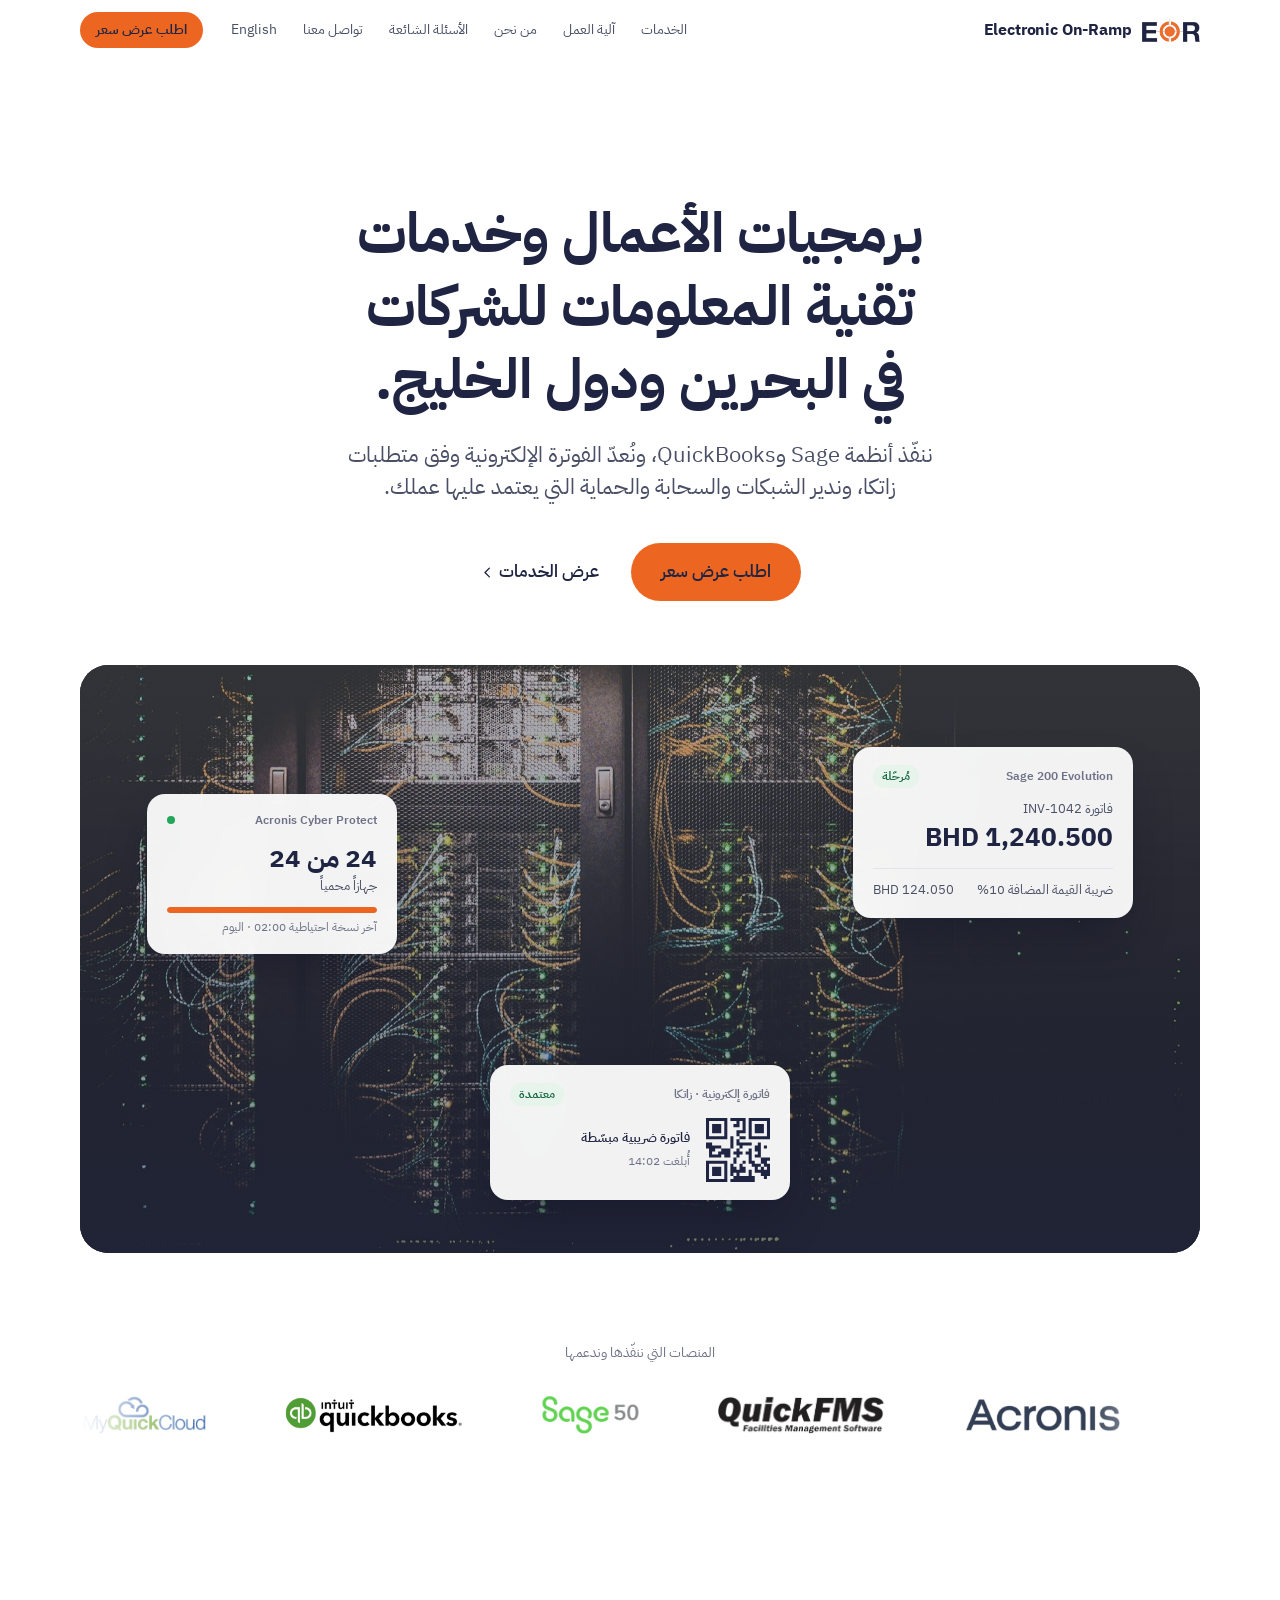
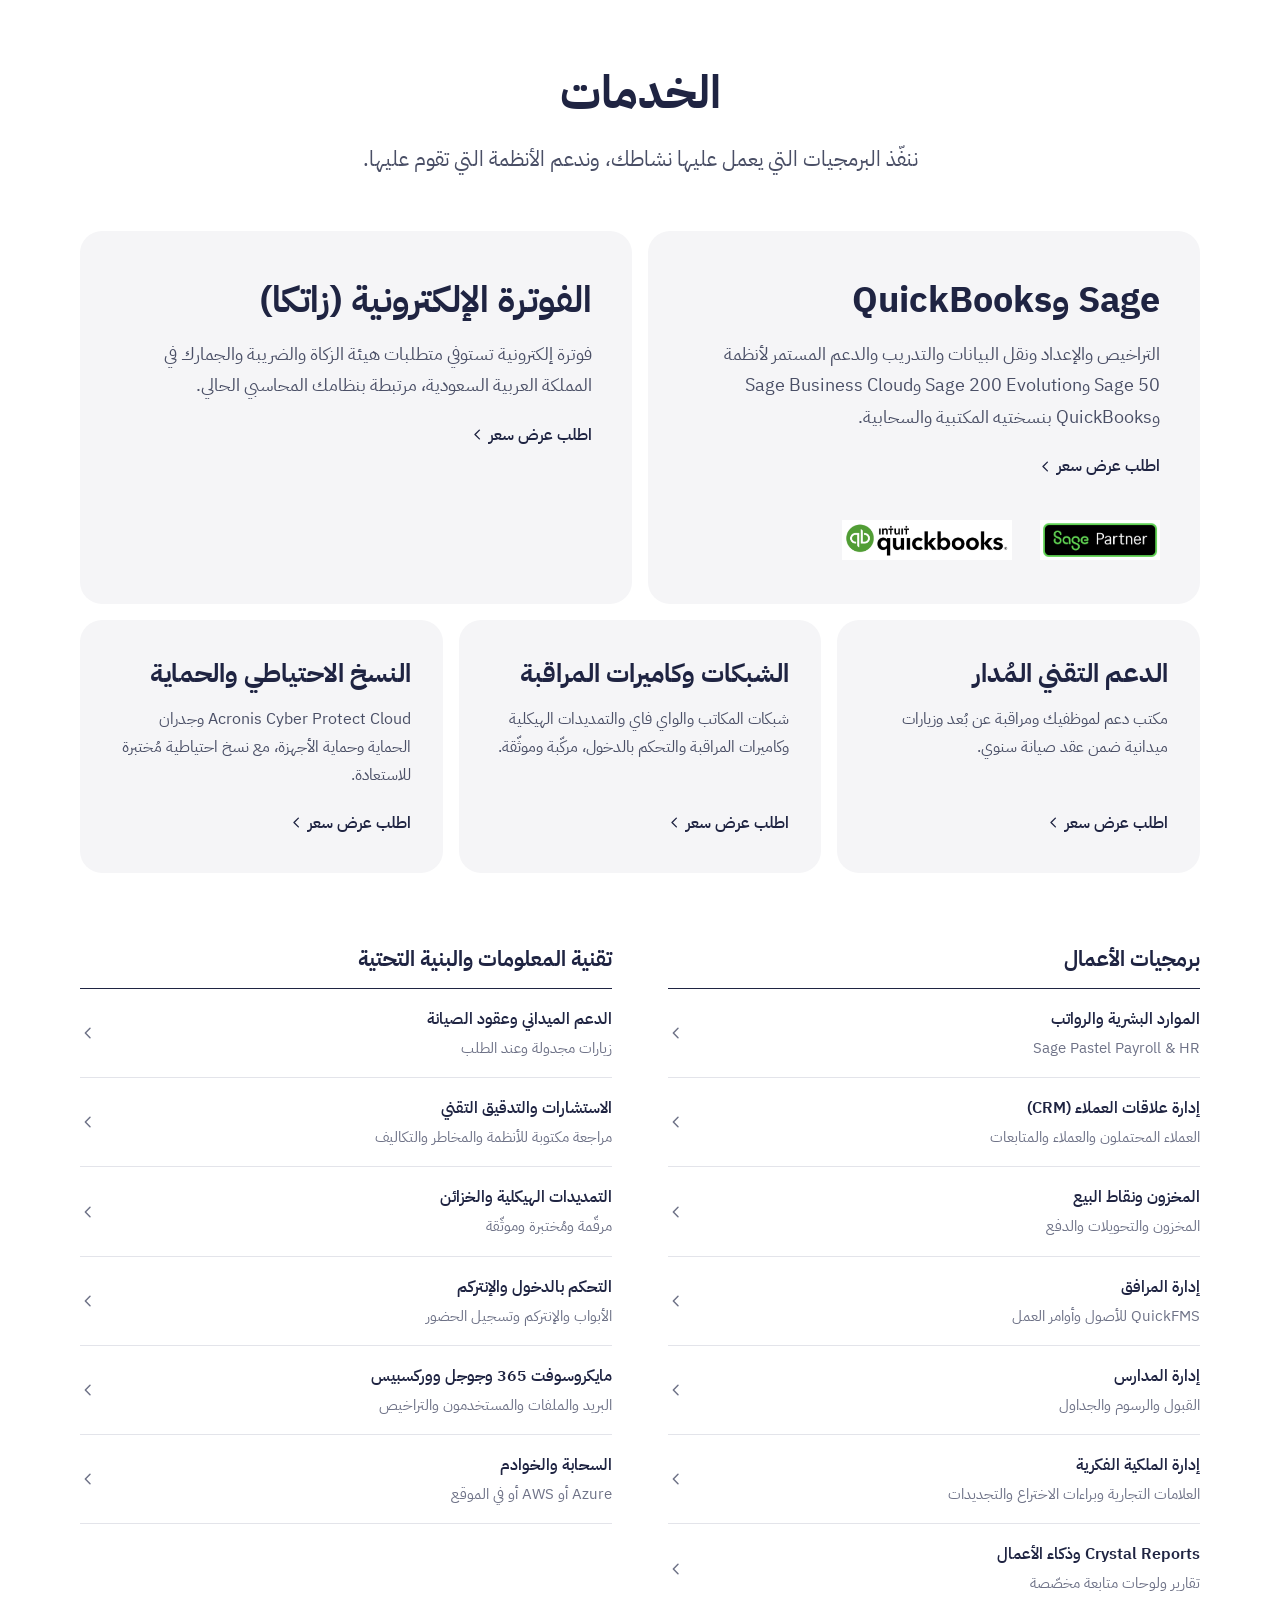
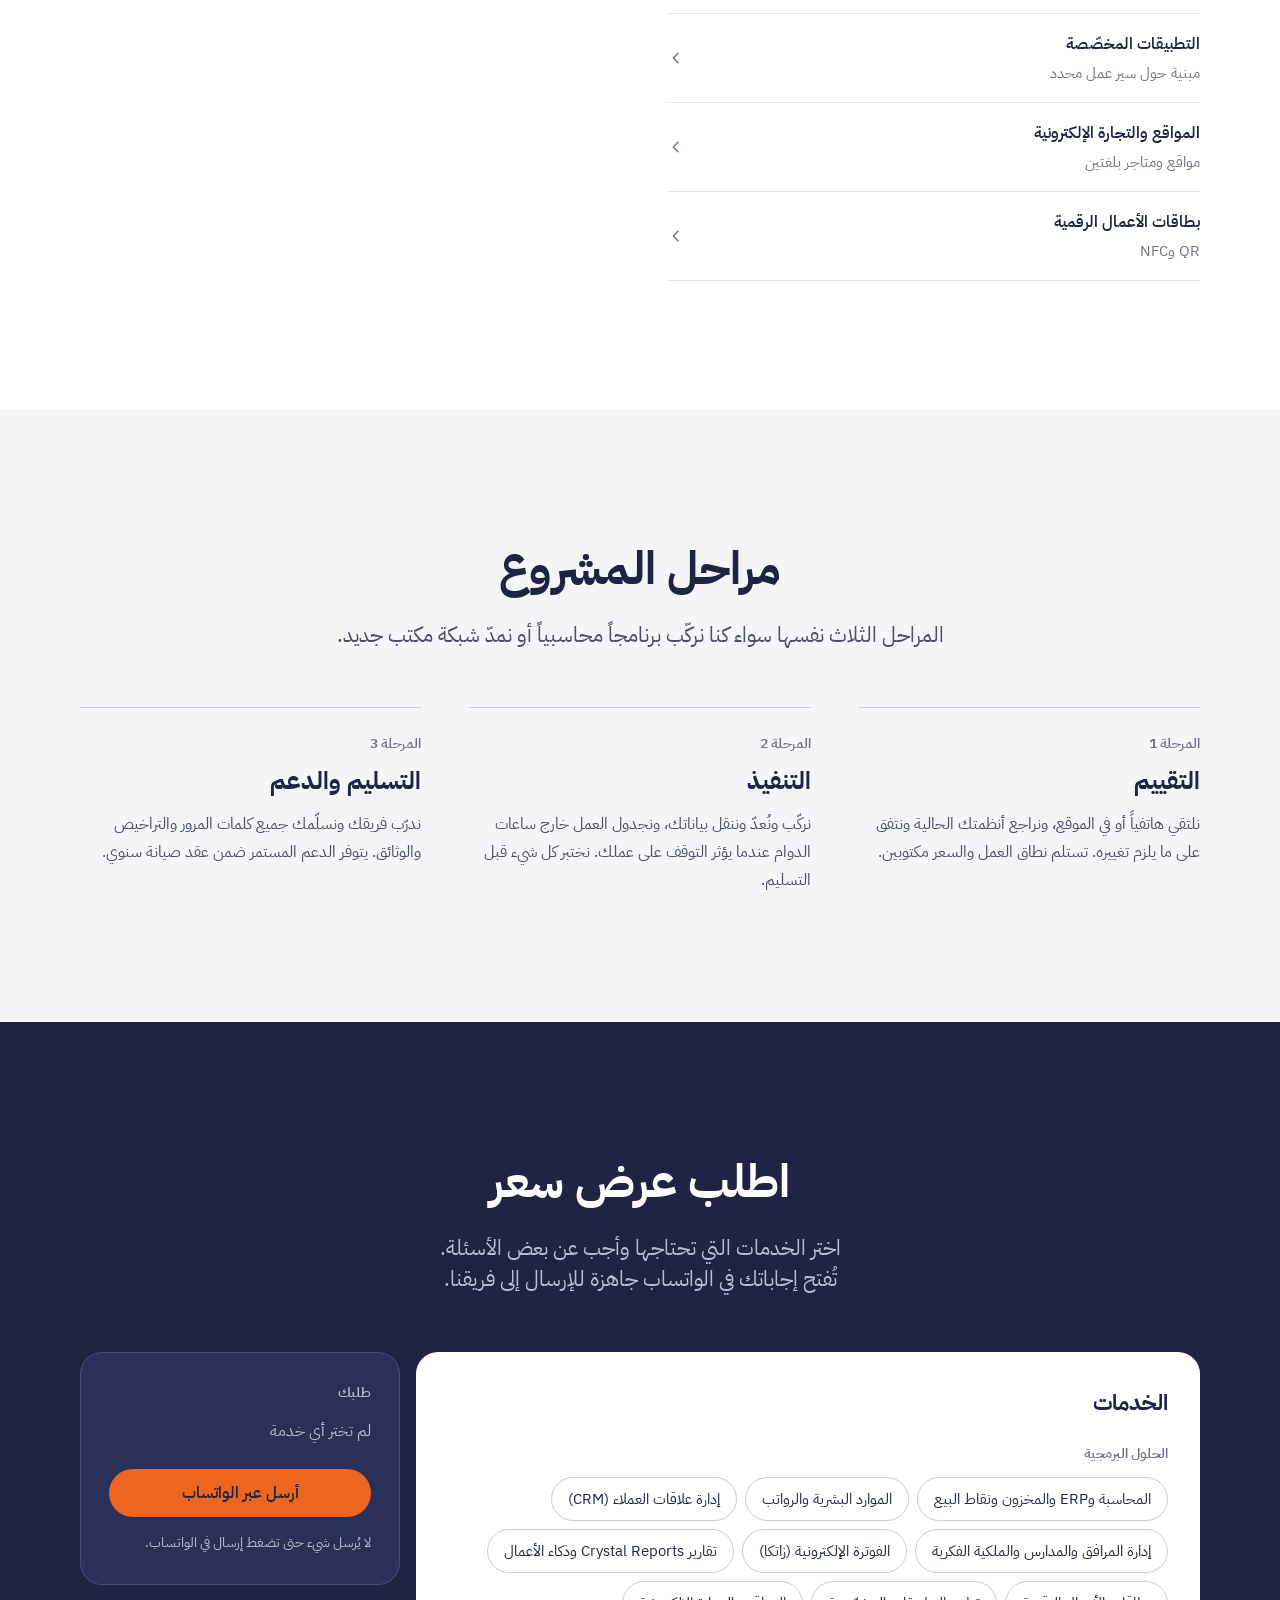
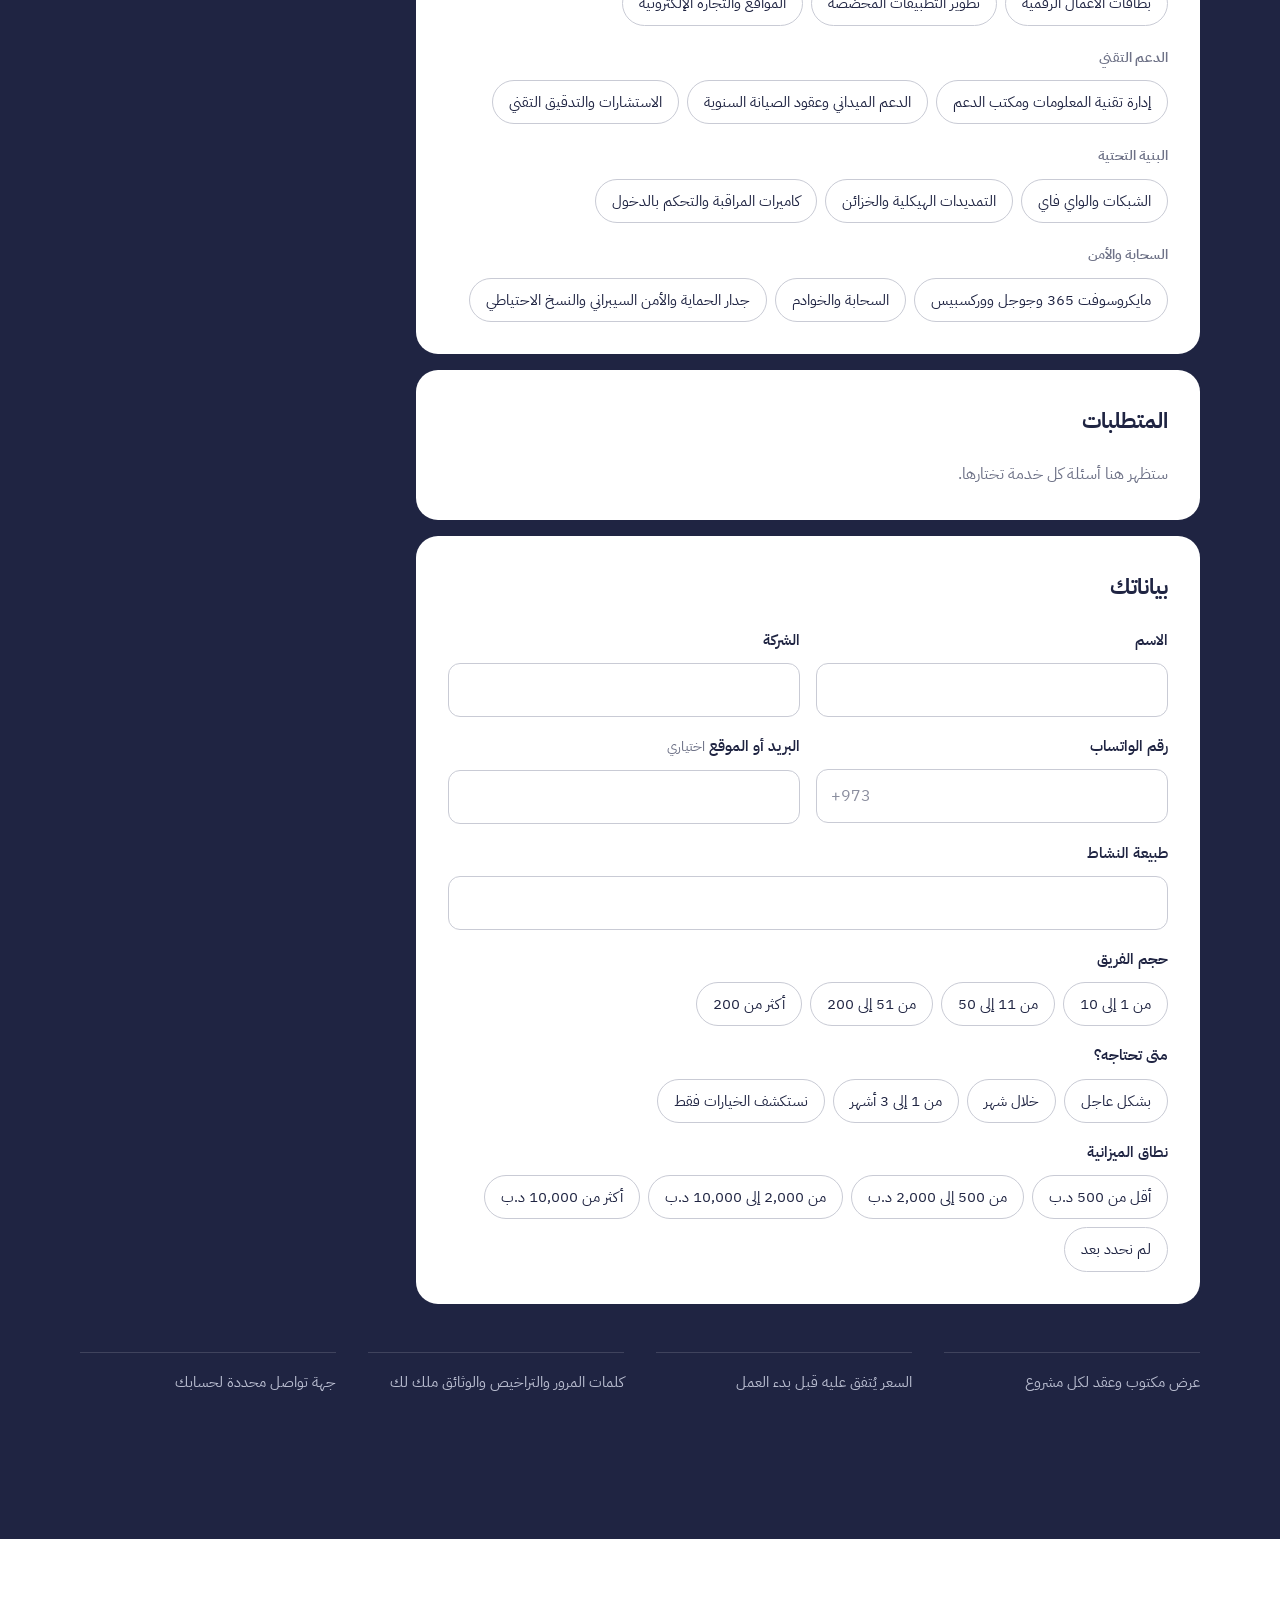
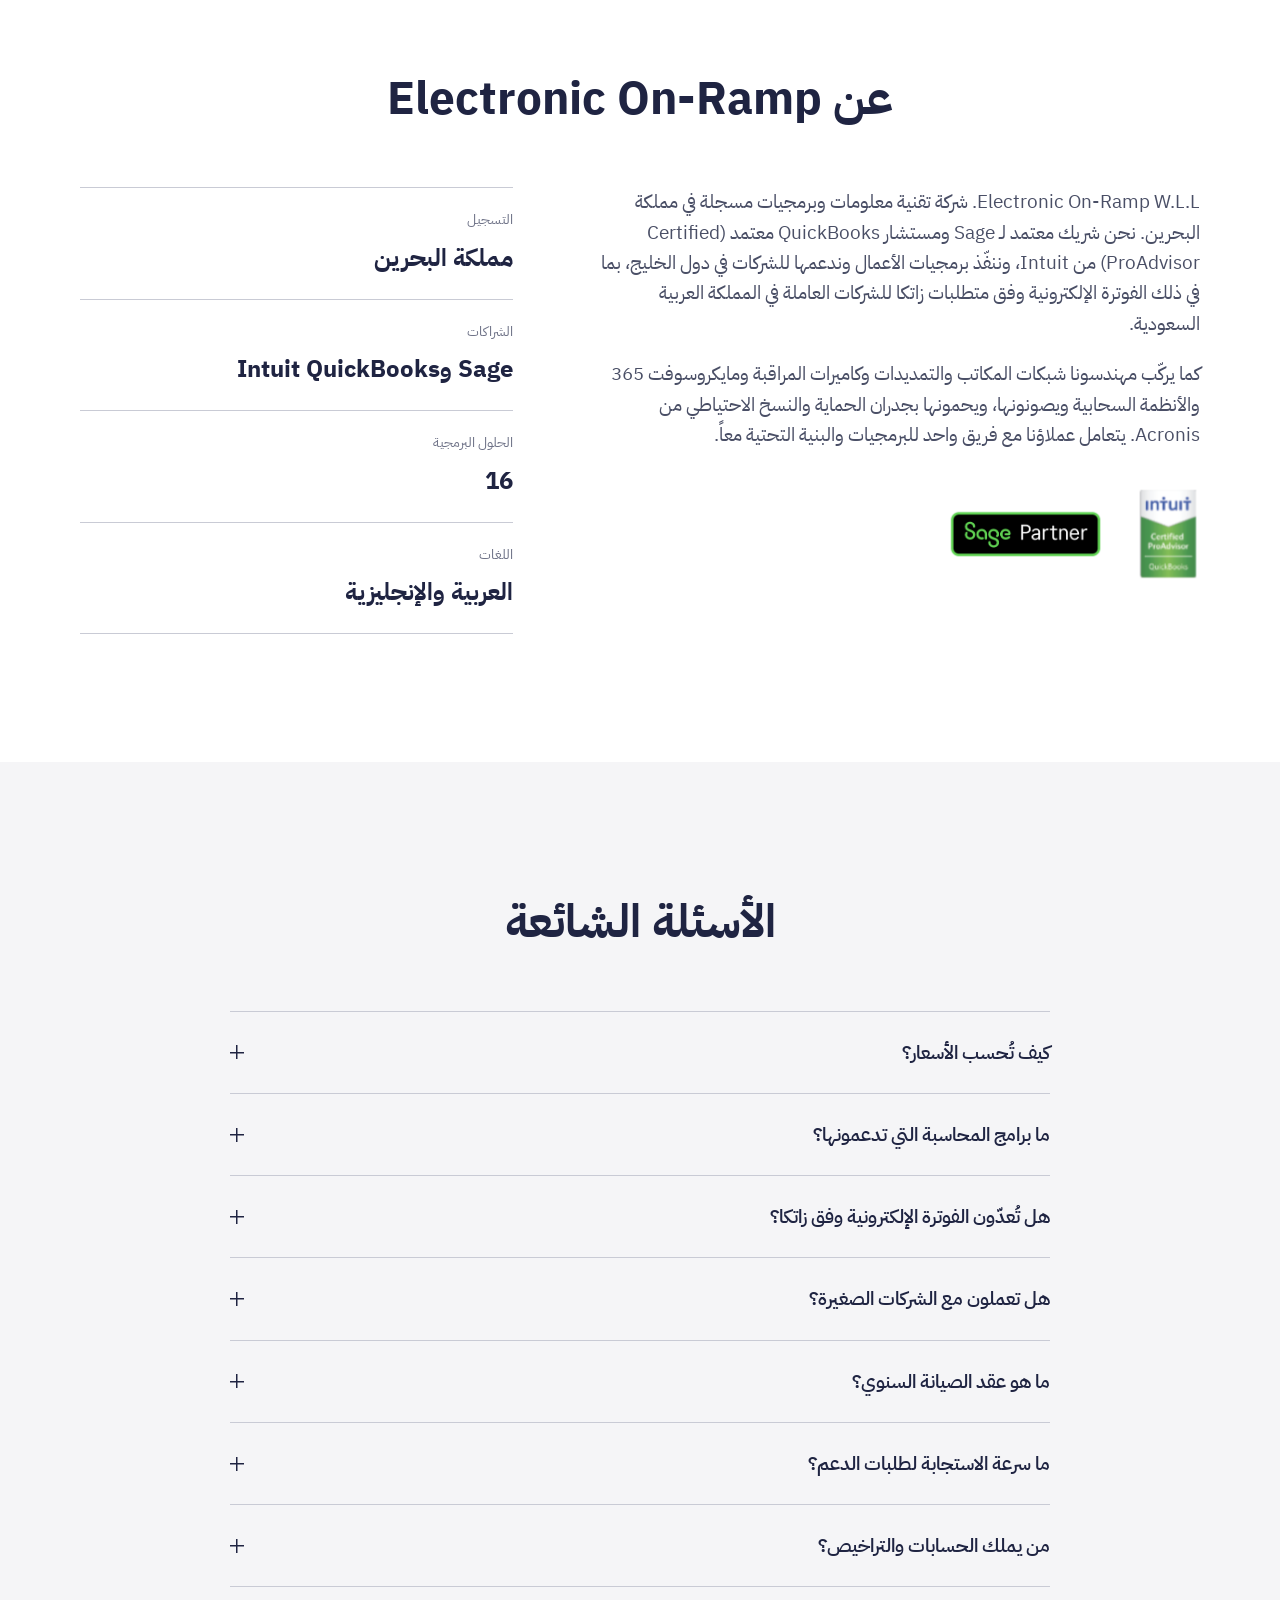
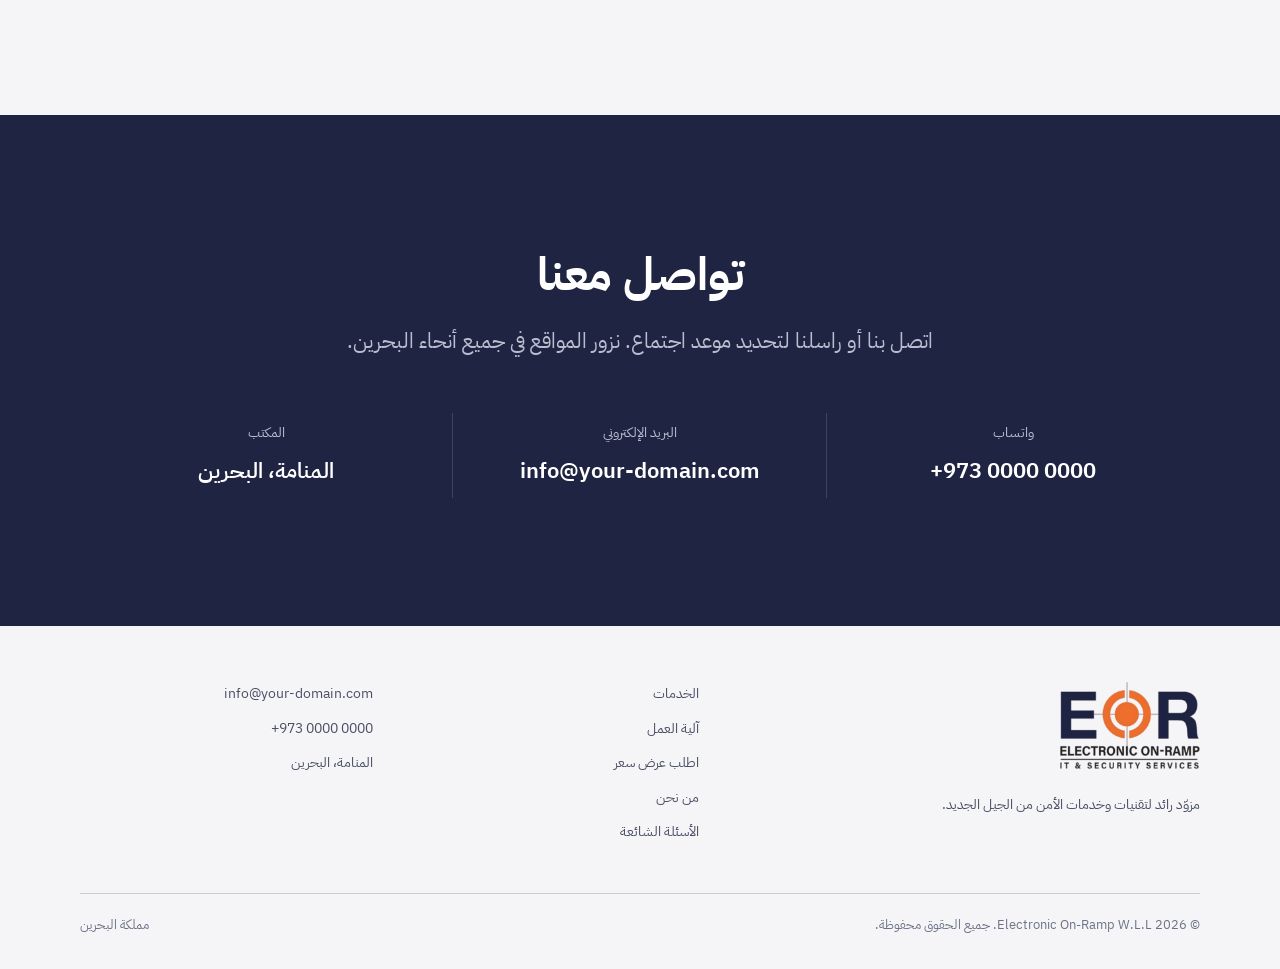
==== commit ad5f0f26: "Hero product stage, colour marquee, translation guard - Hero: server-room photo with floating Sage, " ====
--- a/ar/index.html
+++ b/ar/index.html
@@ -1,7 +1,8 @@
 <!doctype html>
-<html lang="ar" dir="rtl">
+<html lang="ar" dir="rtl" translate="no">
 <head>
 <meta charset="utf-8">
+<meta name="google" content="notranslate">
 <meta name="viewport" content="width=device-width, initial-scale=1, viewport-fit=cover">
 <title>Electronic On-Ramp W.L.L. | خدمات تقنية المعلومات والأمن وبرامج المحاسبة وERP</title>
 <meta name="description" content="Electronic On-Ramp W.L.L. مزوّد رائد لتقنيات وخدمات الأمن من الجيل الجديد. شريك Sage وQuickBooks للمحاسبة وERP والرواتب وCRM، إلى جانب الفوترة الإلكترونية (زاتكا) وAcronis Cyber Protect Cloud والشبكات والسحابة والبرمجيات المخصّصة.">
@@ -25,11 +26,12 @@
 <link rel="preconnect" href="https://fonts.googleapis.com">
 <link rel="preconnect" href="https://fonts.gstatic.com" crossorigin>
 <link href="https://fonts.googleapis.com/css2?family=IBM+Plex+Sans+Arabic:wght@400;500;600;700&amp;family=DM+Sans:opsz,wght@9..40,400..700&amp;display=swap" rel="stylesheet">
-<link rel="stylesheet" href="/styles.css?v=3">
+<link rel="stylesheet" href="/styles.css?v=4">
 </head>
 <body>
 <svg width="0" height="0" style="position:absolute" aria-hidden="true">
   <symbol id="i-menu" viewBox="0 0 24 24"><path d="M4 8h16M4 16h16"/></symbol>
+  <symbol id="i-qr" viewBox="0 0 21 21"><path d="M0 0h7v1h-7zM8 0h5v1h-5zM14 0h7v1h-7zM0 1h1v1h-1zM6 1h1v1h-1zM10 1h1v1h-1zM12 1h1v1h-1zM14 1h1v1h-1zM20 1h1v1h-1zM0 2h1v1h-1zM2 2h3v1h-3zM6 2h1v1h-1zM9 2h2v1h-2zM12 2h1v1h-1zM14 2h1v1h-1zM16 2h3v1h-3zM20 2h1v1h-1zM0 3h1v1h-1zM2 3h3v1h-3zM6 3h1v1h-1zM12 3h1v1h-1zM14 3h1v1h-1zM16 3h3v1h-3zM20 3h1v1h-1zM0 4h1v1h-1zM2 4h3v1h-3zM6 4h1v1h-1zM10 4h3v1h-3zM14 4h1v1h-1zM16 4h3v1h-3zM20 4h1v1h-1zM0 5h1v1h-1zM6 5h1v1h-1zM10 5h1v1h-1zM14 5h1v1h-1zM20 5h1v1h-1zM0 6h7v1h-7zM8 6h1v1h-1zM11 6h2v1h-2zM14 6h7v1h-7zM8 7h1v1h-1zM10 7h1v1h-1zM0 8h2v1h-2zM8 8h1v1h-1zM10 8h5v1h-5zM17 8h1v1h-1zM0 9h5v1h-5zM8 9h1v1h-1zM11 9h1v1h-1zM16 9h2v1h-2zM19 9h1v1h-1zM1 10h2v1h-2zM5 10h3v1h-3zM10 10h1v1h-1zM14 10h1v1h-1zM16 10h2v1h-2zM1 11h1v1h-1zM4 11h4v1h-4zM9 11h3v1h-3zM13 11h2v1h-2zM17 11h1v1h-1zM1 12h4v1h-4zM6 12h2v1h-2zM10 12h1v1h-1zM14 12h1v1h-1zM16 12h2v1h-2zM9 13h1v1h-1zM14 13h1v1h-1zM18 13h3v1h-3zM0 14h7v1h-7zM9 14h1v1h-1zM12 14h1v1h-1zM14 14h2v1h-2zM18 14h2v1h-2zM0 15h1v1h-1zM6 15h1v1h-1zM8 15h1v1h-1zM11 15h1v1h-1zM15 15h3v1h-3zM19 15h2v1h-2zM0 16h1v1h-1zM2 16h3v1h-3zM6 16h1v1h-1zM8 16h2v1h-2zM11 16h2v1h-2zM16 16h1v1h-1zM18 16h1v1h-1zM20 16h1v1h-1zM0 17h1v1h-1zM2 17h3v1h-3zM6 17h1v1h-1zM8 17h5v1h-5zM14 17h1v1h-1zM16 17h5v1h-5zM0 18h1v1h-1zM2 18h3v1h-3zM6 18h1v1h-1zM8 18h1v1h-1zM10 18h1v1h-1zM14 18h1v1h-1zM18 18h3v1h-3zM0 19h1v1h-1zM6 19h1v1h-1zM9 19h7v1h-7zM19 19h1v1h-1zM0 20h7v1h-7zM8 20h8v1h-8z"/></symbol>
   <symbol id="i-chevron" viewBox="0 0 24 24"><path d="M9 5l7 7-7 7"/></symbol>
 </svg>
 
@@ -68,6 +70,30 @@
         <a class="link-more" href="#services">عرض الخدمات<svg class="icon" aria-hidden="true"><use href="#i-chevron"/></svg></a>
       </div>
     </div>
+    <figure class="hero-stage" aria-label="أمثلة على أنظمة نديرها: فاتورة Sage، وفاتورة إلكترونية معتمدة من زاتكا، ونسخ احتياطي عبر Acronis">
+      <!-- Stock placeholder (Unsplash photo-1558494949-ef010cbdcc31). Swap for a photo of EOR's own work when available. -->
+      <img class="hero-photo" src="/assets/hero/server-room-1800.jpg" srcset="/assets/hero/server-room-960.jpg 960w, /assets/hero/server-room-1800.jpg 1800w" sizes="(min-width: 1180px) 1120px, 100vw" width="1800" height="1009" alt="" fetchpriority="high" decoding="async">
+      <div class="hero-card hc-invoice" aria-hidden="true">
+        <div class="hc-head"><span class="hc-app">Sage 200 Evolution</span><span class="hc-tag">مُرحّلة</span></div>
+        <p class="hc-label">فاتورة INV-1042</p>
+        <p class="hc-amount" dir="ltr">BHD 1,240.500</p>
+        <p class="hc-row"><span>ضريبة القيمة المضافة 10%</span><span dir="ltr">BHD 124.050</span></p>
+      </div>
+      <div class="hero-card hc-zatca" aria-hidden="true">
+        <div class="hc-head"><span class="hc-app">فاتورة إلكترونية · زاتكا</span><span class="hc-tag">معتمدة</span></div>
+        <div class="hc-zbody">
+          <svg class="hc-qr"><use href="#i-qr"/></svg>
+          <div><p class="hc-label">فاتورة ضريبية مبسّطة</p><p class="hc-meta">أُبلغت <span dir="ltr">14:02</span></p></div>
+        </div>
+      </div>
+      <div class="hero-card hc-backup" aria-hidden="true">
+        <div class="hc-head"><span class="hc-app">Acronis Cyber Protect</span><span class="hc-live"></span></div>
+        <p class="hc-amount">24 من 24</p>
+        <p class="hc-label">جهازاً محمياً</p>
+        <div class="hc-bar"><span></span></div>
+        <p class="hc-meta">آخر نسخة احتياطية <span dir="ltr">02:00</span> · اليوم</p>
+      </div>
+    </figure>
   </section>
 
   <!-- PARTNER LOGOS -->
@@ -333,7 +359,7 @@
   </div>
 </footer>
 
-<script src="/assets/l10n/ar.js?v=3"></script>
-<script src="/main.js?v=3" defer></script>
+<script src="/assets/l10n/ar.js?v=4"></script>
+<script src="/main.js?v=4" defer></script>
 </body>
 </html>
--- a/styles.css
+++ b/styles.css
@@ -124,6 +124,67 @@
 .hero-cta { display: flex; flex-wrap: wrap; align-items: center; justify-content: center; gap: 16px 32px; margin-top: 40px; }
 .hero-cta .link-more { font-size: 17px; }
 
+/* Hero stage: a photo with product cards floating in front of it. Cards drift slowly; all motion stops
+   under reduced motion. Positions use inline-start/end so the Arabic page mirrors on its own. */
+.hero-stage {
+  position: relative; width: min(1120px, 100% - 32px); margin: 64px auto 0; aspect-ratio: 16 / 8.4;
+  border-radius: 28px; overflow: hidden; background: var(--navy); isolation: isolate;
+}
+.hero-stage::after { content: ""; position: absolute; inset: 0; z-index: -1; background: linear-gradient(180deg, rgba(31, 36, 66, .15), rgba(31, 36, 66, .6)); }
+.hero-photo { position: absolute; inset: 0; z-index: -2; width: 100%; height: 100%; object-fit: cover; animation: drift 40s ease-in-out infinite alternate; }
+@keyframes drift { to { transform: scale(1.08) translate(-1.5%, -1%); } }
+
+.hero-card {
+  position: absolute; width: 280px; padding: 18px 20px; border-radius: 18px; text-align: start;
+  background: rgba(255, 255, 255, .94); backdrop-filter: blur(14px); -webkit-backdrop-filter: blur(14px);
+  box-shadow: 0 1px 2px rgba(31, 36, 66, .12), 0 24px 48px -12px rgba(15, 18, 38, .45);
+  font-size: 13px; line-height: 1.4; color: var(--ink-2);
+  animation: card-in .9s cubic-bezier(.2, .7, .2, 1) both, bob 8s ease-in-out infinite;
+}
+.hero-card p { margin: 0; }
+.hc-invoice { inset-inline-start: 6%; top: 14%; animation-delay: .15s, 1.2s; }
+.hc-zatca { inset-inline-start: 50%; translate: -50% 0; bottom: 9%; width: 300px; animation-delay: .3s, 2.5s; animation-duration: .9s, 9s; }
+[dir="rtl"] .hc-zatca { translate: 50% 0; }
+.hc-backup { inset-inline-end: 6%; top: 22%; width: 250px; animation-delay: .45s, 4s; animation-duration: .9s, 10s; }
+@keyframes card-in { from { opacity: 0; transform: translateY(28px) scale(.97); } }
+@keyframes bob { 50% { transform: translateY(-8px); } }
+
+.hc-head { display: flex; align-items: center; justify-content: space-between; gap: 12px; margin-bottom: 12px; font-size: 12px; font-weight: 600; color: var(--muted); }
+.hc-tag { padding: 3px 9px; border-radius: 99px; background: #E6F4EC; color: #17663F; font-weight: 600; }
+.hero-card .hc-amount { margin-top: 2px; font-size: 26px; font-weight: 700; letter-spacing: -.02em; color: var(--ink); font-variant-numeric: tabular-nums; }
+:lang(ar) .hero-card .hc-amount { letter-spacing: 0; }
+[dir="rtl"] .hc-amount[dir="ltr"] { text-align: right; }
+.hero-card .hc-row { display: flex; justify-content: space-between; margin-top: 12px; padding-top: 12px; border-top: 1px solid var(--line); }
+.hero-card .hc-meta { margin-top: 6px; font-size: 12px; color: var(--muted); }
+.hc-zbody { display: flex; align-items: center; gap: 16px; }
+.hc-qr { width: 64px; height: 64px; flex: none; fill: var(--ink); }
+.hc-zbody .hc-label { font-weight: 600; color: var(--ink); }
+.hc-live { width: 8px; height: 8px; border-radius: 50%; background: #23A55A; box-shadow: 0 0 0 0 rgba(35, 165, 90, .5); animation: live 2.4s ease-out infinite; }
+@keyframes live { 70%, 100% { box-shadow: 0 0 0 8px rgba(35, 165, 90, 0); } }
+.hc-bar { height: 6px; margin-top: 12px; border-radius: 99px; background: var(--line); overflow: hidden; }
+.hc-bar span { display: block; height: 100%; border-radius: inherit; background: var(--orange); transform-origin: left; animation: fill 1.6s cubic-bezier(.2, .7, .2, 1) .8s both; }
+[dir="rtl"] .hc-bar span { transform-origin: right; }
+@keyframes fill { from { transform: scaleX(0); } }
+
+@media (max-width: 899px) {
+  .hero-stage { aspect-ratio: 4 / 3; margin-top: 48px; border-radius: 22px; }
+  .hero-card { width: 230px; padding: 14px 16px; font-size: 12px; }
+  .hero-card .hc-amount { font-size: 21px; }
+  .hc-invoice { inset-inline-start: 4%; top: 6%; }
+  .hc-backup { inset-inline-end: 4%; top: 32%; width: 210px; }
+  .hc-zatca { bottom: 5%; width: 250px; }
+  .hc-qr { width: 52px; height: 52px; }
+}
+@media (max-width: 559px) {
+  .hero-stage { aspect-ratio: 3 / 4; }
+  .hero-card { width: 72%; }
+  .hc-backup { top: 40%; width: 66%; }
+  .hc-zatca { width: 80%; }
+}
+@media (prefers-reduced-motion: reduce) {
+  .hero-photo, .hero-card, .hc-live, .hc-bar span { animation: none; }
+}
+
 /* ── Partner logo marquee ── */
 .partners { padding: 0 0 96px; }
 .partners-label { text-align: center; font-size: 14px; color: var(--muted); margin-bottom: 28px; }
@@ -133,10 +194,8 @@
   -webkit-mask-image: linear-gradient(90deg, transparent, #000 10%, #000 90%, transparent);
 }
 .marquee-track { display: flex; width: max-content; animation: marquee 56s linear infinite; }
-.marquee:hover .marquee-track { animation-play-state: paused; }
 .marquee-track ul { display: flex; align-items: center; gap: 72px; padding-inline-end: 72px; }
-.marquee-track img { height: 44px; width: auto; max-width: none; filter: grayscale(1); opacity: .6; transition: filter .3s, opacity .3s; }
-.marquee-track img:hover { filter: none; opacity: 1; }
+.marquee-track img { height: 44px; width: auto; max-width: none; }
 @keyframes marquee { to { transform: translateX(-50%); } }
 @media (max-width: 699px) { .marquee-track ul { gap: 44px; padding-inline-end: 44px; } .marquee-track img { height: 34px; } }
 @media (prefers-reduced-motion: reduce) {
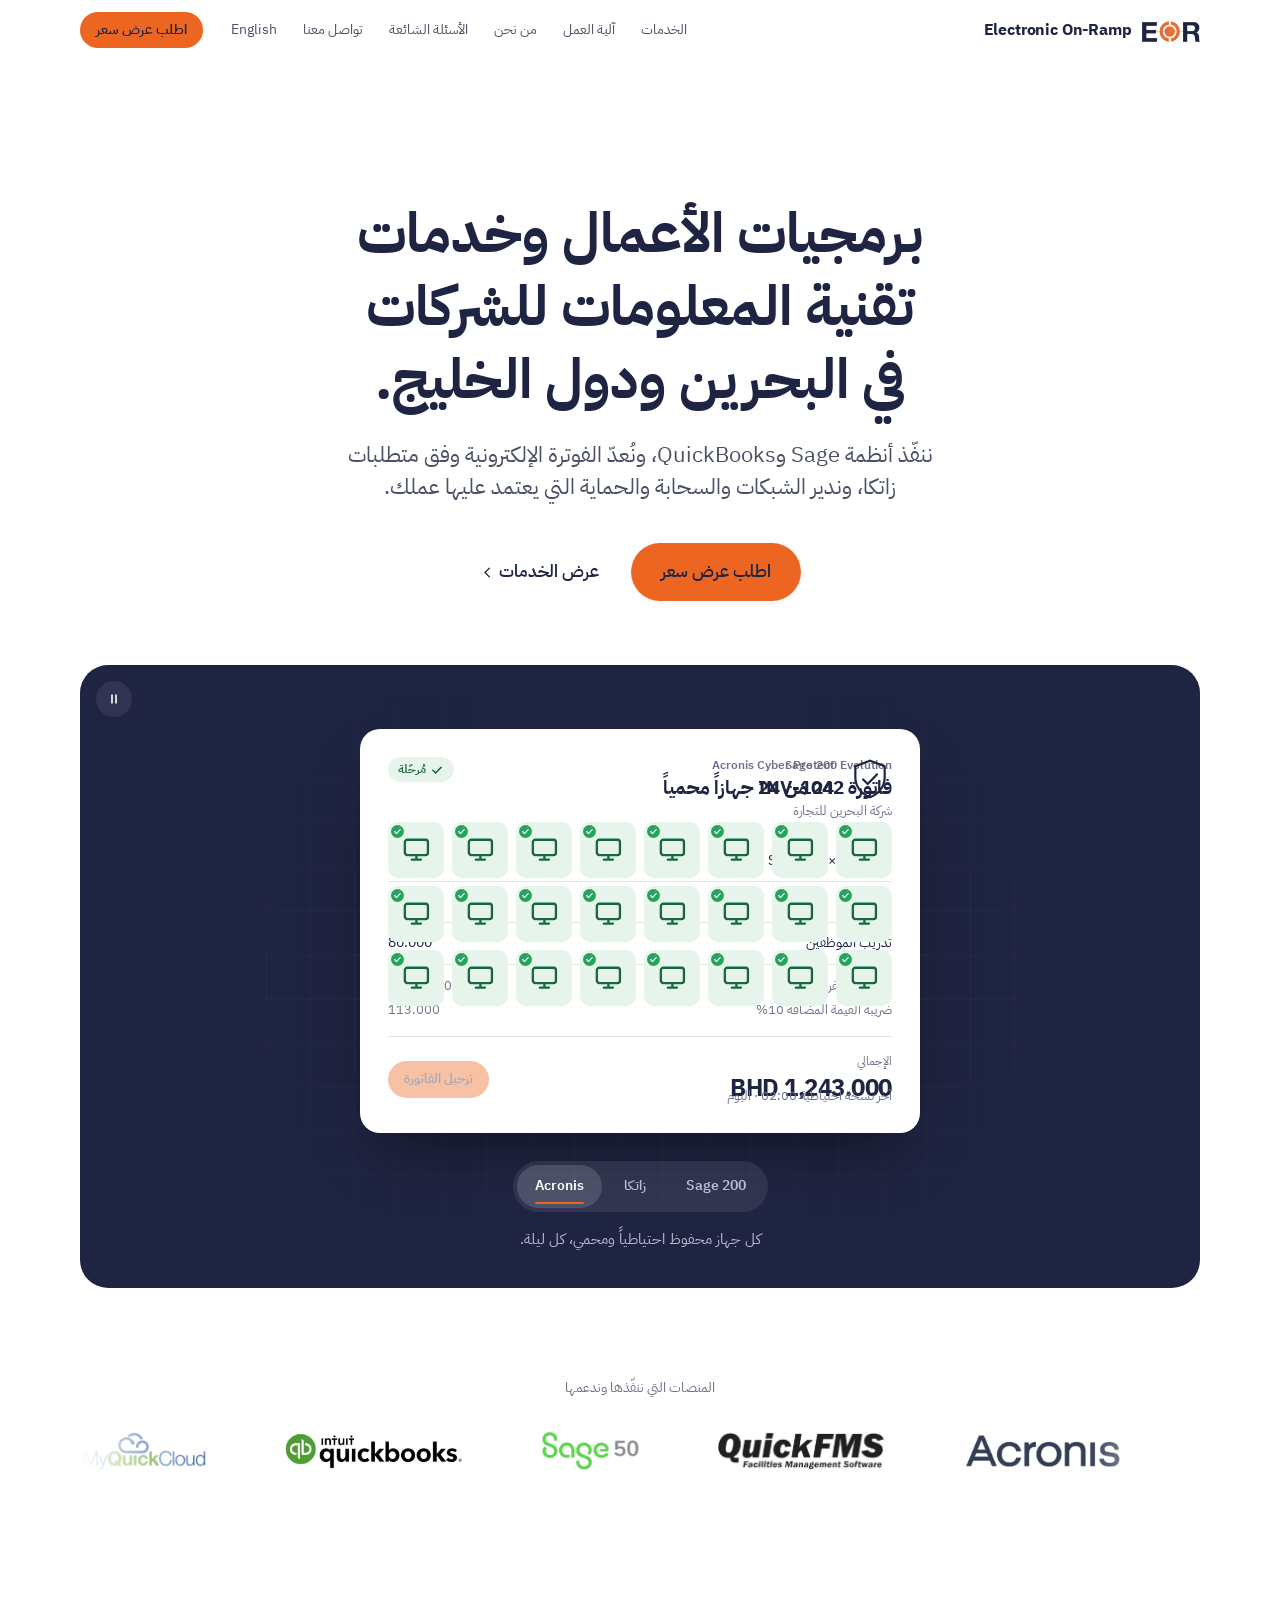
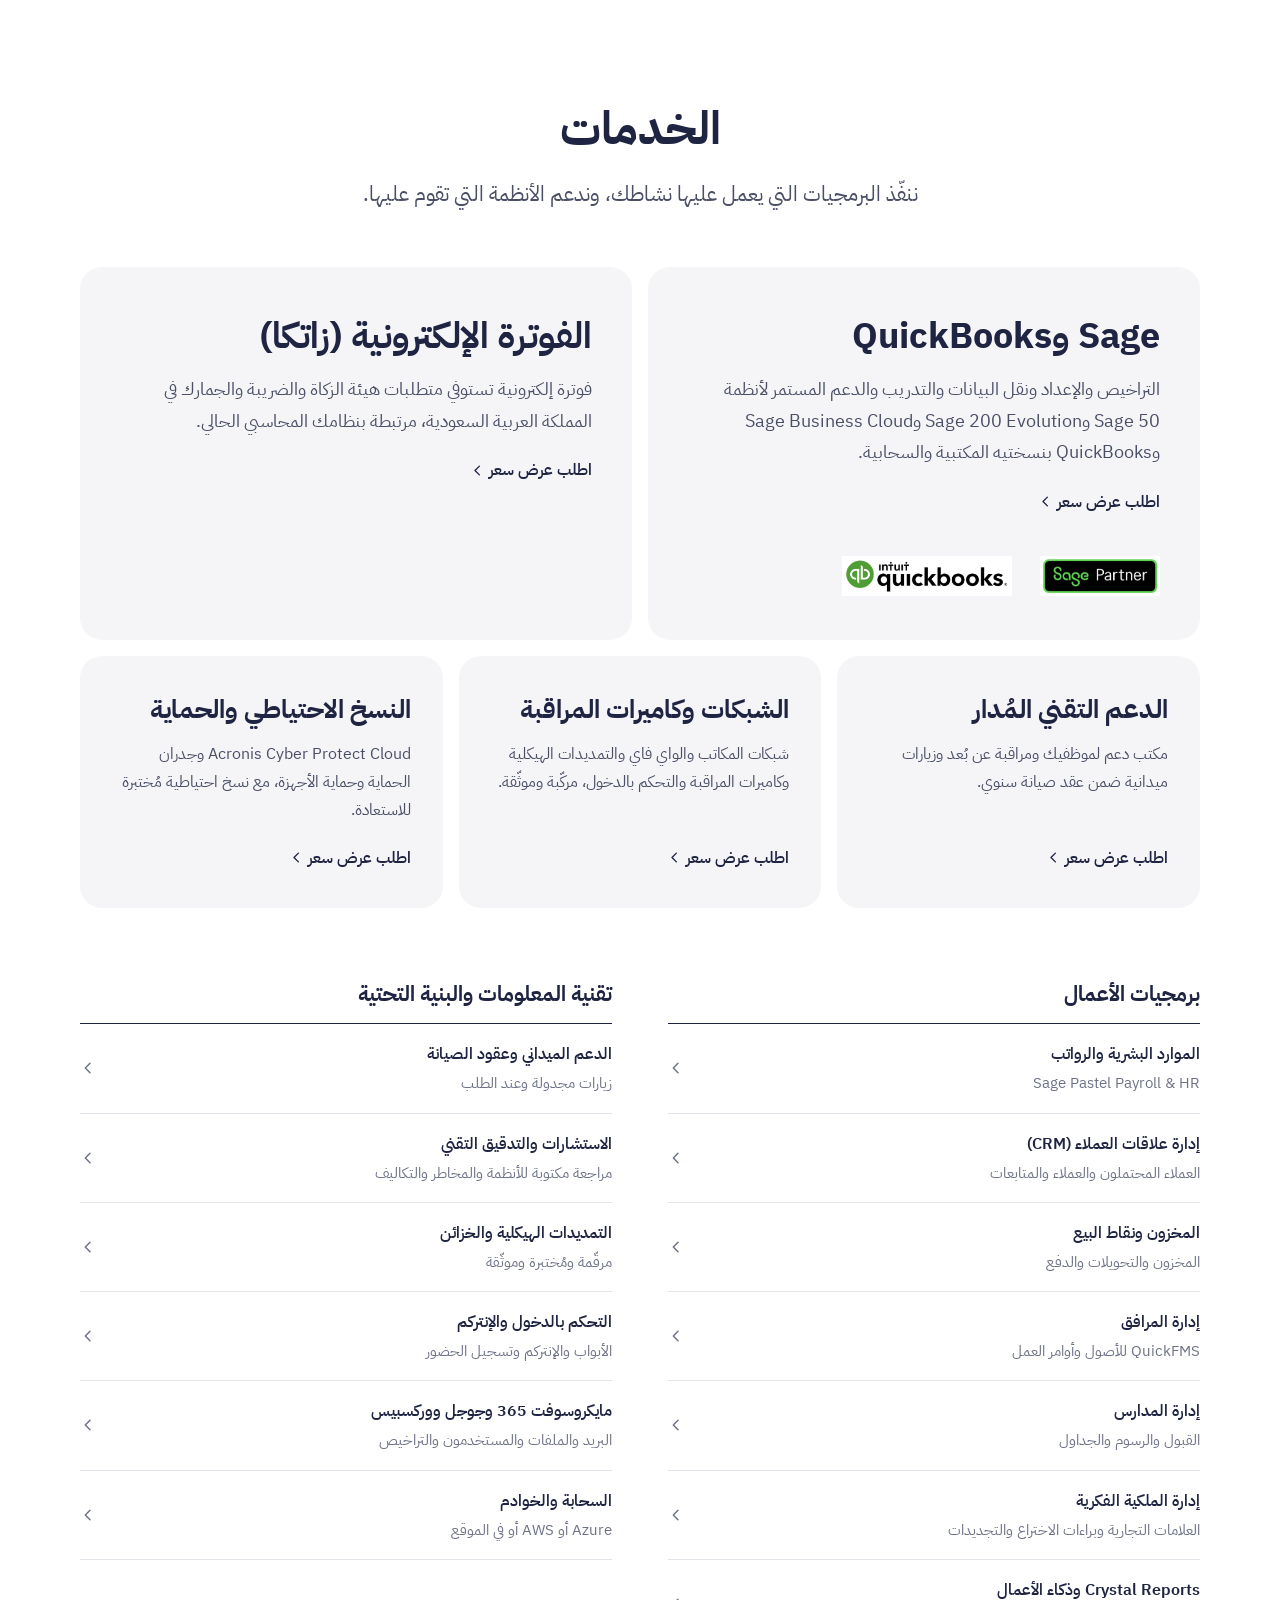
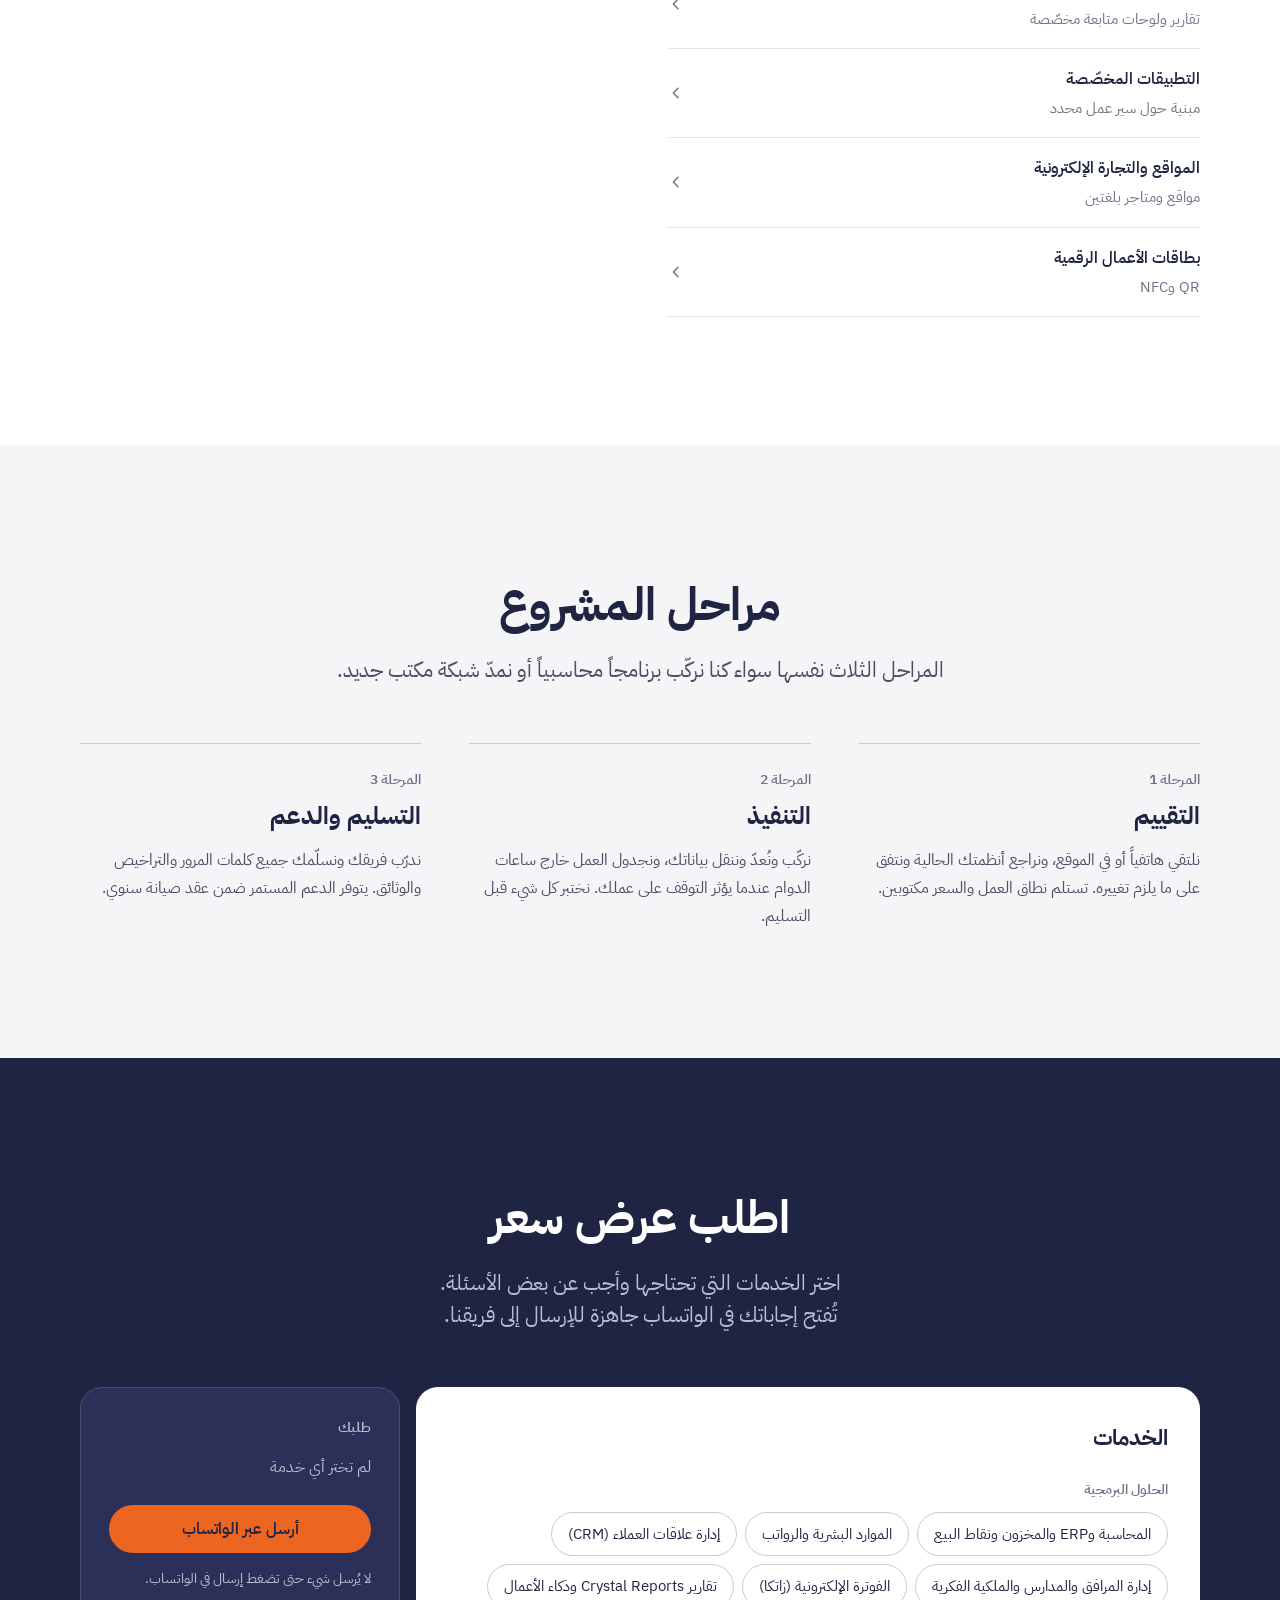
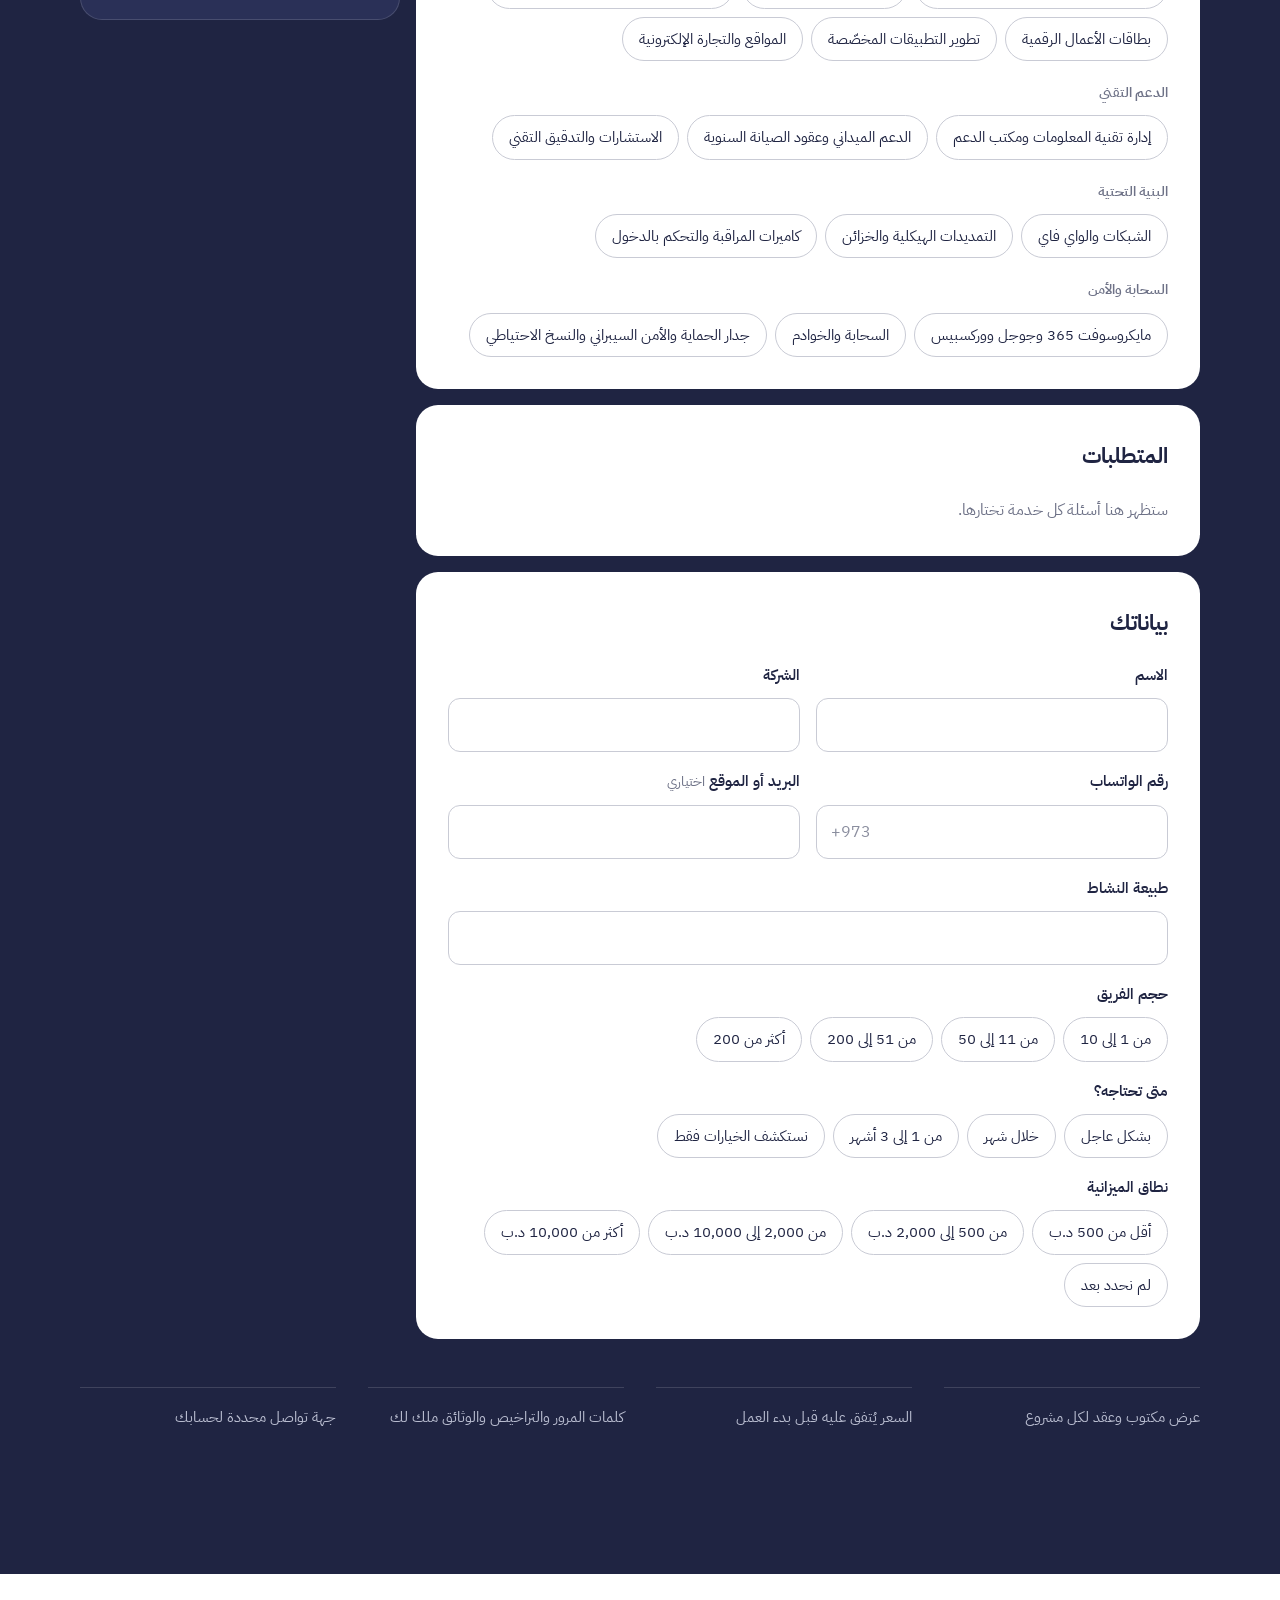
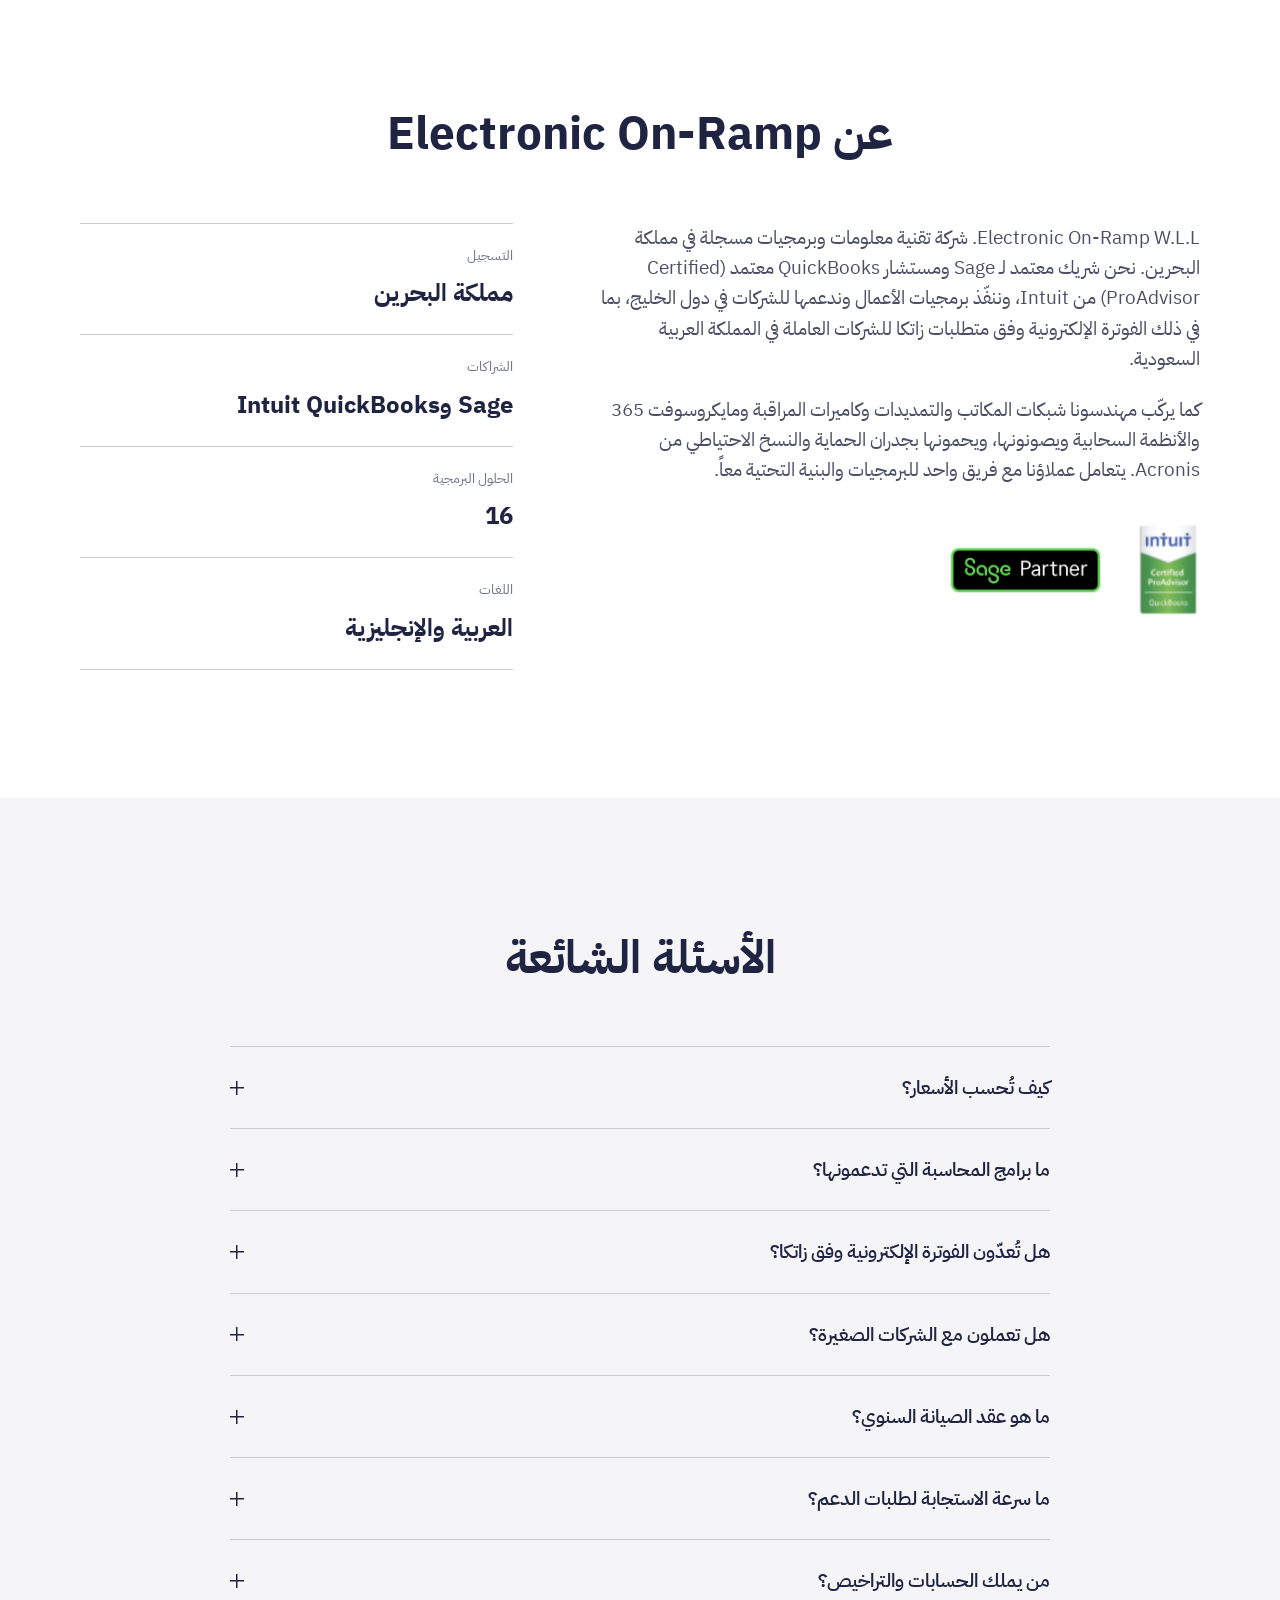
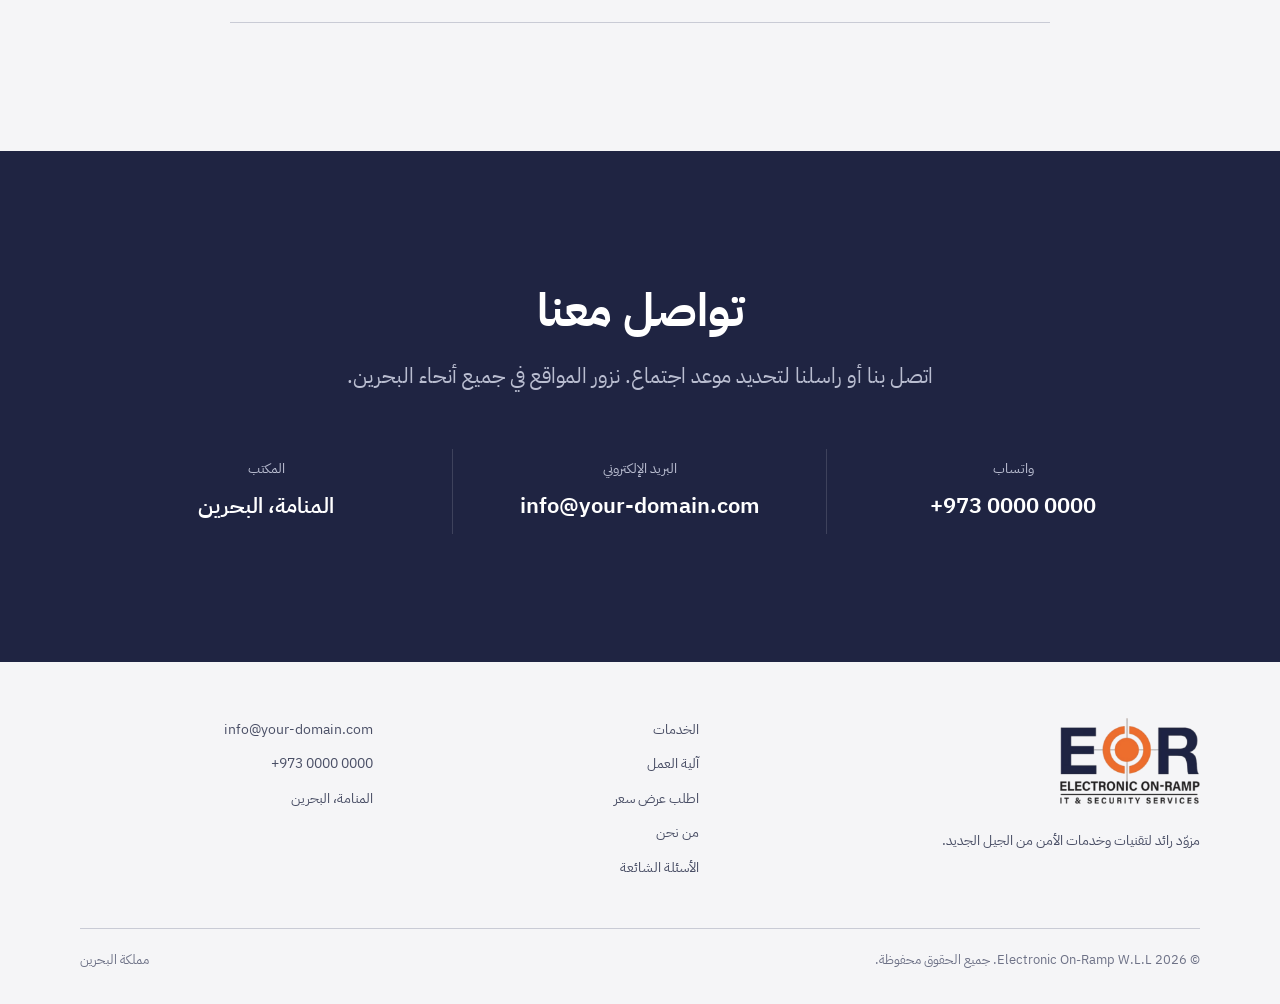
==== commit 4bcc80eb: "Animated hero demo: Sage, ZATCA and Acronis scenes - Replace the photo-and-cards hero with a code-bu" ====
--- a/ar/index.html
+++ b/ar/index.html
@@ -26,12 +26,17 @@
 <link rel="preconnect" href="https://fonts.googleapis.com">
 <link rel="preconnect" href="https://fonts.gstatic.com" crossorigin>
 <link href="https://fonts.googleapis.com/css2?family=IBM+Plex+Sans+Arabic:wght@400;500;600;700&amp;family=DM+Sans:opsz,wght@9..40,400..700&amp;display=swap" rel="stylesheet">
-<link rel="stylesheet" href="/styles.css?v=4">
+<link rel="stylesheet" href="/styles.css?v=5">
 </head>
 <body>
 <svg width="0" height="0" style="position:absolute" aria-hidden="true">
   <symbol id="i-menu" viewBox="0 0 24 24"><path d="M4 8h16M4 16h16"/></symbol>
   <symbol id="i-qr" viewBox="0 0 21 21"><path d="M0 0h7v1h-7zM8 0h5v1h-5zM14 0h7v1h-7zM0 1h1v1h-1zM6 1h1v1h-1zM10 1h1v1h-1zM12 1h1v1h-1zM14 1h1v1h-1zM20 1h1v1h-1zM0 2h1v1h-1zM2 2h3v1h-3zM6 2h1v1h-1zM9 2h2v1h-2zM12 2h1v1h-1zM14 2h1v1h-1zM16 2h3v1h-3zM20 2h1v1h-1zM0 3h1v1h-1zM2 3h3v1h-3zM6 3h1v1h-1zM12 3h1v1h-1zM14 3h1v1h-1zM16 3h3v1h-3zM20 3h1v1h-1zM0 4h1v1h-1zM2 4h3v1h-3zM6 4h1v1h-1zM10 4h3v1h-3zM14 4h1v1h-1zM16 4h3v1h-3zM20 4h1v1h-1zM0 5h1v1h-1zM6 5h1v1h-1zM10 5h1v1h-1zM14 5h1v1h-1zM20 5h1v1h-1zM0 6h7v1h-7zM8 6h1v1h-1zM11 6h2v1h-2zM14 6h7v1h-7zM8 7h1v1h-1zM10 7h1v1h-1zM0 8h2v1h-2zM8 8h1v1h-1zM10 8h5v1h-5zM17 8h1v1h-1zM0 9h5v1h-5zM8 9h1v1h-1zM11 9h1v1h-1zM16 9h2v1h-2zM19 9h1v1h-1zM1 10h2v1h-2zM5 10h3v1h-3zM10 10h1v1h-1zM14 10h1v1h-1zM16 10h2v1h-2zM1 11h1v1h-1zM4 11h4v1h-4zM9 11h3v1h-3zM13 11h2v1h-2zM17 11h1v1h-1zM1 12h4v1h-4zM6 12h2v1h-2zM10 12h1v1h-1zM14 12h1v1h-1zM16 12h2v1h-2zM9 13h1v1h-1zM14 13h1v1h-1zM18 13h3v1h-3zM0 14h7v1h-7zM9 14h1v1h-1zM12 14h1v1h-1zM14 14h2v1h-2zM18 14h2v1h-2zM0 15h1v1h-1zM6 15h1v1h-1zM8 15h1v1h-1zM11 15h1v1h-1zM15 15h3v1h-3zM19 15h2v1h-2zM0 16h1v1h-1zM2 16h3v1h-3zM6 16h1v1h-1zM8 16h2v1h-2zM11 16h2v1h-2zM16 16h1v1h-1zM18 16h1v1h-1zM20 16h1v1h-1zM0 17h1v1h-1zM2 17h3v1h-3zM6 17h1v1h-1zM8 17h5v1h-5zM14 17h1v1h-1zM16 17h5v1h-5zM0 18h1v1h-1zM2 18h3v1h-3zM6 18h1v1h-1zM8 18h1v1h-1zM10 18h1v1h-1zM14 18h1v1h-1zM18 18h3v1h-3zM0 19h1v1h-1zM6 19h1v1h-1zM9 19h7v1h-7zM19 19h1v1h-1zM0 20h7v1h-7zM8 20h8v1h-8z"/></symbol>
+  <symbol id="i-check" viewBox="0 0 24 24"><path d="M5 12.5l4.5 4.5L19 7.5"/></symbol>
+  <symbol id="i-device" viewBox="0 0 24 24"><rect x="3" y="4.5" width="18" height="12" rx="2"/><path d="M8.5 20h7M12 16.5V20"/></symbol>
+  <symbol id="i-shield" viewBox="0 0 48 48"><path pathLength="1" d="M24 4l16 6v12c0 10.5-6.8 18.6-16 22-9.2-3.4-16-11.5-16-22V10z"/><path pathLength="1" d="M16.5 24.5l5 5 10-10.5"/></symbol>
+  <symbol id="i-pause" viewBox="0 0 24 24"><path d="M9 6v12M15 6v12"/></symbol>
+  <symbol id="i-play" viewBox="0 0 24 24"><path d="M8 5.5v13l10.5-6.5z"/></symbol>
   <symbol id="i-chevron" viewBox="0 0 24 24"><path d="M9 5l7 7-7 7"/></symbol>
 </svg>
 
@@ -70,30 +75,99 @@
         <a class="link-more" href="#services">عرض الخدمات<svg class="icon" aria-hidden="true"><use href="#i-chevron"/></svg></a>
       </div>
     </div>
-    <figure class="hero-stage" aria-label="أمثلة على أنظمة نديرها: فاتورة Sage، وفاتورة إلكترونية معتمدة من زاتكا، ونسخ احتياطي عبر Acronis">
-      <!-- Stock placeholder (Unsplash photo-1558494949-ef010cbdcc31). Swap for a photo of EOR's own work when available. -->
-      <img class="hero-photo" src="/assets/hero/server-room-1800.jpg" srcset="/assets/hero/server-room-960.jpg 960w, /assets/hero/server-room-1800.jpg 1800w" sizes="(min-width: 1180px) 1120px, 100vw" width="1800" height="1009" alt="" fetchpriority="high" decoding="async">
-      <div class="hero-card hc-invoice" aria-hidden="true">
-        <div class="hc-head"><span class="hc-app">Sage 200 Evolution</span><span class="hc-tag">مُرحّلة</span></div>
-        <p class="hc-label">فاتورة INV-1042</p>
-        <p class="hc-amount" dir="ltr">BHD 1,240.500</p>
-        <p class="hc-row"><span>ضريبة القيمة المضافة 10%</span><span dir="ltr">BHD 124.050</span></p>
-      </div>
-      <div class="hero-card hc-zatca" aria-hidden="true">
-        <div class="hc-head"><span class="hc-app">فاتورة إلكترونية · زاتكا</span><span class="hc-tag">معتمدة</span></div>
-        <div class="hc-zbody">
-          <svg class="hc-qr"><use href="#i-qr"/></svg>
-          <div><p class="hc-label">فاتورة ضريبية مبسّطة</p><p class="hc-meta">أُبلغت <span dir="ltr">14:02</span></p></div>
-        </div>
-      </div>
-      <div class="hero-card hc-backup" aria-hidden="true">
-        <div class="hc-head"><span class="hc-app">Acronis Cyber Protect</span><span class="hc-live"></span></div>
-        <p class="hc-amount">24 من 24</p>
-        <p class="hc-label">جهازاً محمياً</p>
-        <div class="hc-bar"><span></span></div>
-        <p class="hc-meta">آخر نسخة احتياطية <span dir="ltr">02:00</span> · اليوم</p>
-      </div>
-    </figure>
+    <div class="hero-stage" data-demo role="region" aria-label="كيف نساعدك، في ثلاث رسوم متحركة قصيرة">
+      <div class="demo-window" aria-hidden="true">
+        <div class="demo-scene s-sage" data-scene>
+          <div class="ds-head">
+            <div><p class="ds-app">Sage 200 Evolution</p><p class="ds-title">فاتورة INV-1042</p><p class="ds-sub">شركة البحرين للتجارة</p></div>
+            <span class="ds-badge"><span class="b-draft">مسودة</span><span class="b-done"><svg class="icon"><use href="#i-check"/></svg>مُرحّلة</span></span>
+          </div>
+          <ul class="inv-lines">
+            <li style="--i:0"><span>تراخيص Sage 200 × 5</span><span dir="ltr">750.000</span></li>
+            <li style="--i:1"><span>التنفيذ</span><span dir="ltr">300.000</span></li>
+            <li style="--i:2"><span>تدريب الموظفين</span><span dir="ltr">80.000</span></li>
+          </ul>
+          <div class="inv-sums">
+            <p><span>المجموع الفرعي</span><span dir="ltr">1,130.000</span></p>
+            <p><span>ضريبة القيمة المضافة 10%</span><span dir="ltr">113.000</span></p>
+          </div>
+          <div class="inv-foot">
+            <p class="inv-total"><span>الإجمالي</span><strong dir="ltr">BHD 1,243.000</strong></p>
+            <span class="ds-btn">ترحيل الفاتورة</span>
+          </div>
+        </div>
+
+        <div class="demo-scene s-zatca" data-scene>
+          <div class="ds-head"><div><p class="ds-app">الفوترة الإلكترونية · زاتكا</p><p class="ds-title">فاتورة ضريبية</p></div></div>
+          <div class="z-flow">
+            <div class="z-doc">
+              <p class="ds-sub">INV-1042</p>
+              <p class="z-amt" dir="ltr">BHD 1,243.000</p>
+              <span class="z-lines"><i></i><i></i><i></i></span>
+            </div>
+            <div class="z-link"><i class="z-line"></i><i class="z-dot"></i></div>
+            <div class="z-node">
+              <svg class="z-qr"><use href="#i-qr"/></svg>
+              <span class="ds-badge"><span class="b-draft">جارٍ الإرسال…</span><span class="b-done"><svg class="icon"><use href="#i-check"/></svg>معتمدة</span></span>
+              <p class="ds-sub z-time">اعتُمدت الساعة <span dir="ltr">14:02</span></p>
+            </div>
+          </div>
+          <ol class="z-steps">
+            <li style="--t:1s"><svg class="icon"><use href="#i-check"/></svg>إنشاء ملف XML</li>
+            <li style="--t:2.2s"><svg class="icon"><use href="#i-check"/></svg>التوقيع الرقمي</li>
+            <li style="--t:3.75s"><svg class="icon"><use href="#i-check"/></svg>الاعتماد من زاتكا</li>
+          </ol>
+        </div>
+
+        <div class="demo-scene s-acronis" data-scene>
+          <div class="ds-head">
+            <div class="a-sum">
+              <svg class="a-shield"><use href="#i-shield"/></svg>
+              <div><p class="ds-app">Acronis Cyber Protect</p><p class="ds-title"><span class="a-count" dir="ltr"></span> من 24 جهازاً محمياً</p></div>
+            </div>
+          </div>
+          <ul class="a-grid">
+            <li style="--i:0"><svg class="icon"><use href="#i-device"/></svg><svg class="icon a-tick"><use href="#i-check"/></svg></li>
+            <li style="--i:1"><svg class="icon"><use href="#i-device"/></svg><svg class="icon a-tick"><use href="#i-check"/></svg></li>
+            <li style="--i:2"><svg class="icon"><use href="#i-device"/></svg><svg class="icon a-tick"><use href="#i-check"/></svg></li>
+            <li style="--i:3"><svg class="icon"><use href="#i-device"/></svg><svg class="icon a-tick"><use href="#i-check"/></svg></li>
+            <li style="--i:4"><svg class="icon"><use href="#i-device"/></svg><svg class="icon a-tick"><use href="#i-check"/></svg></li>
+            <li style="--i:5"><svg class="icon"><use href="#i-device"/></svg><svg class="icon a-tick"><use href="#i-check"/></svg></li>
+            <li style="--i:6"><svg class="icon"><use href="#i-device"/></svg><svg class="icon a-tick"><use href="#i-check"/></svg></li>
+            <li style="--i:7"><svg class="icon"><use href="#i-device"/></svg><svg class="icon a-tick"><use href="#i-check"/></svg></li>
+            <li style="--i:8"><svg class="icon"><use href="#i-device"/></svg><svg class="icon a-tick"><use href="#i-check"/></svg></li>
+            <li style="--i:9"><svg class="icon"><use href="#i-device"/></svg><svg class="icon a-tick"><use href="#i-check"/></svg></li>
+            <li style="--i:10"><svg class="icon"><use href="#i-device"/></svg><svg class="icon a-tick"><use href="#i-check"/></svg></li>
+            <li style="--i:11"><svg class="icon"><use href="#i-device"/></svg><svg class="icon a-tick"><use href="#i-check"/></svg></li>
+            <li style="--i:12"><svg class="icon"><use href="#i-device"/></svg><svg class="icon a-tick"><use href="#i-check"/></svg></li>
+            <li style="--i:13"><svg class="icon"><use href="#i-device"/></svg><svg class="icon a-tick"><use href="#i-check"/></svg></li>
+            <li style="--i:14"><svg class="icon"><use href="#i-device"/></svg><svg class="icon a-tick"><use href="#i-check"/></svg></li>
+            <li style="--i:15"><svg class="icon"><use href="#i-device"/></svg><svg class="icon a-tick"><use href="#i-check"/></svg></li>
+            <li style="--i:16"><svg class="icon"><use href="#i-device"/></svg><svg class="icon a-tick"><use href="#i-check"/></svg></li>
+            <li style="--i:17"><svg class="icon"><use href="#i-device"/></svg><svg class="icon a-tick"><use href="#i-check"/></svg></li>
+            <li style="--i:18"><svg class="icon"><use href="#i-device"/></svg><svg class="icon a-tick"><use href="#i-check"/></svg></li>
+            <li style="--i:19"><svg class="icon"><use href="#i-device"/></svg><svg class="icon a-tick"><use href="#i-check"/></svg></li>
+            <li style="--i:20"><svg class="icon"><use href="#i-device"/></svg><svg class="icon a-tick"><use href="#i-check"/></svg></li>
+            <li style="--i:21"><svg class="icon"><use href="#i-device"/></svg><svg class="icon a-tick"><use href="#i-check"/></svg></li>
+            <li style="--i:22"><svg class="icon"><use href="#i-device"/></svg><svg class="icon a-tick"><use href="#i-check"/></svg></li>
+            <li style="--i:23"><svg class="icon"><use href="#i-device"/></svg><svg class="icon a-tick"><use href="#i-check"/></svg></li>
+          </ul>
+          <p class="ds-sub a-foot">آخر نسخة احتياطية <span dir="ltr">02:00</span> · اليوم</p>
+        </div>
+      </div>
+
+      <div class="demo-controls">
+        <div class="demo-tabs">
+          <button type="button" data-tab aria-pressed="true">Sage 200<i></i></button>
+          <button type="button" data-tab aria-pressed="false">زاتكا<i></i></button>
+          <button type="button" data-tab aria-pressed="false">Acronis<i></i></button>
+        </div>
+        <button type="button" class="demo-pause" aria-pressed="false" aria-label="إيقاف الحركة مؤقتاً"><svg class="icon i-pause" aria-hidden="true"><use href="#i-pause"/></svg><svg class="icon i-play" aria-hidden="true"><use href="#i-play"/></svg></button>
+      </div>
+      <p class="demo-cap" data-cap>المحاسبة والمخزون والرواتب، مُعدّة بما يناسب طريقة عملك.</p>
+      <p class="demo-cap" data-cap hidden>فواتير تُصدر وتُوقَّع وتُعتمد تلقائياً.</p>
+      <p class="demo-cap" data-cap hidden>كل جهاز محفوظ احتياطياً ومحمي، كل ليلة.</p>
+    </div>
   </section>
 
   <!-- PARTNER LOGOS -->
@@ -359,7 +433,7 @@
   </div>
 </footer>
 
-<script src="/assets/l10n/ar.js?v=4"></script>
-<script src="/main.js?v=4" defer></script>
+<script src="/assets/l10n/ar.js?v=5"></script>
+<script src="/main.js?v=5" defer></script>
 </body>
 </html>
--- a/styles.css
+++ b/styles.css
@@ -124,65 +124,163 @@
 .hero-cta { display: flex; flex-wrap: wrap; align-items: center; justify-content: center; gap: 16px 32px; margin-top: 40px; }
 .hero-cta .link-more { font-size: 17px; }
 
-/* Hero stage: a photo with product cards floating in front of it. Cards drift slowly; all motion stops
-   under reduced motion. Positions use inline-start/end so the Arabic page mirrors on its own. */
+/* Hero demo: three short scenes (Sage, ZATCA, Acronis) in one white window on a navy panel.
+   Every element's resting state is its finished frame; the timeline lives in animations that only run
+   under .play, using `from` keyframes. So reduced motion (no .play) simply shows each finished scene.
+   The orange bar under the active tab times the scene; when it ends, main.js moves to the next tab. */
 .hero-stage {
-  position: relative; width: min(1120px, 100% - 32px); margin: 64px auto 0; aspect-ratio: 16 / 8.4;
-  border-radius: 28px; overflow: hidden; background: var(--navy); isolation: isolate;
-}
-.hero-stage::after { content: ""; position: absolute; inset: 0; z-index: -1; background: linear-gradient(180deg, rgba(31, 36, 66, .15), rgba(31, 36, 66, .6)); }
-.hero-photo { position: absolute; inset: 0; z-index: -2; width: 100%; height: 100%; object-fit: cover; animation: drift 40s ease-in-out infinite alternate; }
-@keyframes drift { to { transform: scale(1.08) translate(-1.5%, -1%); } }
-
-.hero-card {
-  position: absolute; width: 280px; padding: 18px 20px; border-radius: 18px; text-align: start;
-  background: rgba(255, 255, 255, .94); backdrop-filter: blur(14px); -webkit-backdrop-filter: blur(14px);
-  box-shadow: 0 1px 2px rgba(31, 36, 66, .12), 0 24px 48px -12px rgba(15, 18, 38, .45);
-  font-size: 13px; line-height: 1.4; color: var(--ink-2);
-  animation: card-in .9s cubic-bezier(.2, .7, .2, 1) both, bob 8s ease-in-out infinite;
-}
-.hero-card p { margin: 0; }
-.hc-invoice { inset-inline-start: 6%; top: 14%; animation-delay: .15s, 1.2s; }
-.hc-zatca { inset-inline-start: 50%; translate: -50% 0; bottom: 9%; width: 300px; animation-delay: .3s, 2.5s; animation-duration: .9s, 9s; }
-[dir="rtl"] .hc-zatca { translate: 50% 0; }
-.hc-backup { inset-inline-end: 6%; top: 22%; width: 250px; animation-delay: .45s, 4s; animation-duration: .9s, 10s; }
-@keyframes card-in { from { opacity: 0; transform: translateY(28px) scale(.97); } }
-@keyframes bob { 50% { transform: translateY(-8px); } }
-
-.hc-head { display: flex; align-items: center; justify-content: space-between; gap: 12px; margin-bottom: 12px; font-size: 12px; font-weight: 600; color: var(--muted); }
-.hc-tag { padding: 3px 9px; border-radius: 99px; background: #E6F4EC; color: #17663F; font-weight: 600; }
-.hero-card .hc-amount { margin-top: 2px; font-size: 26px; font-weight: 700; letter-spacing: -.02em; color: var(--ink); font-variant-numeric: tabular-nums; }
-:lang(ar) .hero-card .hc-amount { letter-spacing: 0; }
-[dir="rtl"] .hc-amount[dir="ltr"] { text-align: right; }
-.hero-card .hc-row { display: flex; justify-content: space-between; margin-top: 12px; padding-top: 12px; border-top: 1px solid var(--line); }
-.hero-card .hc-meta { margin-top: 6px; font-size: 12px; color: var(--muted); }
-.hc-zbody { display: flex; align-items: center; gap: 16px; }
-.hc-qr { width: 64px; height: 64px; flex: none; fill: var(--ink); }
-.hc-zbody .hc-label { font-weight: 600; color: var(--ink); }
-.hc-live { width: 8px; height: 8px; border-radius: 50%; background: #23A55A; box-shadow: 0 0 0 0 rgba(35, 165, 90, .5); animation: live 2.4s ease-out infinite; }
-@keyframes live { 70%, 100% { box-shadow: 0 0 0 8px rgba(35, 165, 90, 0); } }
-.hc-bar { height: 6px; margin-top: 12px; border-radius: 99px; background: var(--line); overflow: hidden; }
-.hc-bar span { display: block; height: 100%; border-radius: inherit; background: var(--orange); transform-origin: left; animation: fill 1.6s cubic-bezier(.2, .7, .2, 1) .8s both; }
-[dir="rtl"] .hc-bar span { transform-origin: right; }
-@keyframes fill { from { transform: scaleX(0); } }
-
-@media (max-width: 899px) {
-  .hero-stage { aspect-ratio: 4 / 3; margin-top: 48px; border-radius: 22px; }
-  .hero-card { width: 230px; padding: 14px 16px; font-size: 12px; }
-  .hero-card .hc-amount { font-size: 21px; }
-  .hc-invoice { inset-inline-start: 4%; top: 6%; }
-  .hc-backup { inset-inline-end: 4%; top: 32%; width: 210px; }
-  .hc-zatca { bottom: 5%; width: 250px; }
-  .hc-qr { width: 52px; height: 52px; }
-}
-@media (max-width: 559px) {
-  .hero-stage { aspect-ratio: 3 / 4; }
-  .hero-card { width: 72%; }
-  .hc-backup { top: 40%; width: 66%; }
-  .hc-zatca { width: 80%; }
+  --scene: 6.5s; --nudge: -12px;
+  position: relative; isolation: isolate; width: min(1120px, 100% - 32px); margin: 64px auto 0; padding: 64px 24px 36px;
+  border-radius: 28px; background: var(--navy); color: var(--on-navy); overflow: hidden;
+}
+[dir="rtl"] .hero-stage { --nudge: 12px; }
+.hero-stage::before {
+  content: ""; position: absolute; inset: 0; z-index: -1;
+  background: linear-gradient(rgba(255, 255, 255, .05) 1px, transparent 1px) center / 44px 44px,
+              linear-gradient(90deg, rgba(255, 255, 255, .05) 1px, transparent 1px) center / 44px 44px;
+  mask-image: radial-gradient(ellipse at center, #000 20%, transparent 75%);
+  -webkit-mask-image: radial-gradient(ellipse at center, #000 20%, transparent 75%);
+}
+.demo-window {
+  display: grid; width: min(560px, 100%); margin-inline: auto; padding: 28px; border-radius: 20px;
+  background: var(--bg); color: var(--ink-2); text-align: start; font-size: 14px; line-height: 1.45;
+  box-shadow: 0 30px 60px -24px rgba(0, 0, 0, .55);
+}
+.demo-window p, .demo-window ul { margin: 0; padding: 0; list-style: none; }
+.demo-scene { grid-area: 1 / 1; display: flex; flex-direction: column; opacity: 0; visibility: hidden; transition: opacity .35s, visibility .35s; }
+.demo-scene.on { opacity: 1; visibility: visible; }
+
+.ds-head { display: flex; align-items: flex-start; justify-content: space-between; gap: 16px; margin-bottom: 20px; }
+.ds-app { font-size: 12px; font-weight: 600; color: var(--muted); }
+.ds-title { margin-top: 2px; font-size: 19px; font-weight: 700; color: var(--ink); letter-spacing: -.01em; }
+:lang(ar) .ds-title { letter-spacing: 0; }
+.ds-sub { font-size: 13px; color: var(--muted); }
+.ds-badge { display: grid; flex: none; }
+.ds-badge > span { grid-area: 1 / 1; justify-self: end; display: inline-flex; align-items: center; gap: 4px; padding: 4px 10px; border-radius: 99px; font-size: 12px; font-weight: 600; white-space: nowrap; }
+.b-draft { background: var(--bg-soft); color: var(--muted); opacity: 0; }
+.b-done { background: #E6F4EC; color: #17663F; }
+.b-done .icon { width: 14px; height: 14px; stroke-width: 2.6; }
+
+/* Scene 1: Sage invoice */
+.inv-lines li, .inv-sums p { display: flex; justify-content: space-between; gap: 16px; }
+.inv-lines li { padding: 10px 0; border-bottom: 1px solid var(--line); color: var(--ink); }
+.inv-sums { display: grid; gap: 6px; padding-top: 12px; font-size: 13px; color: var(--muted); }
+.inv-foot { display: flex; align-items: center; justify-content: space-between; gap: 16px; margin-top: 16px; padding-top: 16px; border-top: 1px solid var(--line); }
+.inv-total { display: grid; font-size: 12px; color: var(--muted); }
+.inv-total strong { font-size: 24px; color: var(--ink); letter-spacing: -.02em; font-variant-numeric: tabular-nums; }
+.ds-btn { padding: 9px 16px; border-radius: 99px; background: var(--orange); color: var(--on-orange); font-size: 13px; font-weight: 600; opacity: .4; white-space: nowrap; }
+
+/* Scene 2: ZATCA clearance */
+.z-flow { display: flex; align-items: center; }
+.z-doc, .z-node { flex: 0 0 40%; padding: 16px; border: 1px solid var(--line); border-radius: 14px; }
+.z-doc { background: var(--bg-soft); }
+.z-amt { margin-top: 2px; font-size: 16px; font-weight: 700; color: var(--ink); white-space: nowrap; }
+.z-lines { display: grid; gap: 6px; margin-top: 14px; }
+.z-lines i { height: 6px; border-radius: 3px; background: var(--line-strong); opacity: .6; }
+.z-lines i:nth-child(2) { width: 80%; }
+.z-lines i:nth-child(3) { width: 55%; }
+.z-link { position: relative; flex: 1; height: 8px; margin-inline: 8px; }
+.z-line { position: absolute; inset: 3px 0 auto; height: 2px; background: repeating-linear-gradient(90deg, var(--line-strong) 0 6px, transparent 6px 10px); transform-origin: left; }
+[dir="rtl"] .z-line { transform-origin: right; }
+.z-dot { position: absolute; top: 0; inset-inline-end: 0; width: 8px; height: 8px; border-radius: 50%; background: var(--orange); opacity: 0; }
+.z-node { display: grid; justify-items: center; gap: 10px; text-align: center; }
+.z-node .ds-badge > span { justify-self: center; }
+.z-qr { width: 84px; height: 84px; fill: var(--ink); }
+.z-flow { margin-block: auto; }
+.z-steps { display: flex; justify-content: space-between; gap: 12px; margin: 20px 0 0; padding: 16px 0 0; border-top: 1px solid var(--line); list-style: none; font-size: 13px; color: var(--ink); }
+.z-steps li { display: flex; align-items: center; gap: 6px; }
+.z-steps .icon { width: 16px; height: 16px; padding: 2px; border-radius: 50%; background: #23A55A; color: #fff; stroke-width: 3.2; }
+
+/* Scene 3: Acronis protection */
+.a-sum { display: flex; align-items: center; gap: 14px; }
+.a-shield { width: 44px; height: 44px; flex: none; fill: none; stroke: var(--ink); stroke-width: 2.4; stroke-linecap: round; stroke-linejoin: round; stroke-dasharray: 1; }
+.a-count::before { counter-reset: n var(--n); content: counter(n); }
+@property --n { syntax: "<integer>"; inherits: true; initial-value: 24; }
+.a-grid { display: grid; grid-template-columns: repeat(8, 1fr); gap: 8px; }
+.a-grid li { position: relative; display: grid; place-items: center; aspect-ratio: 1; border-radius: 10px; background: #E6F4EC; color: #17663F; }
+.a-grid .icon { width: 55%; height: 55%; }
+.a-grid .a-tick { position: absolute; top: 3px; inset-inline-end: 3px; width: 13px; height: 13px; padding: 2px; border-radius: 50%; background: #23A55A; color: #fff; stroke-width: 3.4; }
+.a-foot { margin-top: auto !important; padding-top: 16px; }
+
+/* Timeline (runs only while a scene has .play) */
+.play .ds-head { animation: rise .5s .1s both; }
+.s-sage.play .inv-lines li { animation: slide .45s calc(.6s + var(--i) * .35s) both; }
+.s-sage.play .inv-sums { animation: rise .45s 1.85s both; }
+.s-sage.play .inv-foot { animation: rise .5s 2.35s both; }
+.s-sage.play .ds-btn { animation: press .8s 3s both; }
+.s-sage.play .b-draft { animation: fade-out .25s 3.5s both; }
+.s-sage.play .b-done { animation: pop .4s 3.55s both; }
+.s-zatca.play .z-doc { animation: rise .5s .3s both; }
+.s-zatca.play .z-line { animation: draw .6s .9s both; }
+.s-zatca.play .z-dot { animation: travel .9s 1.4s ease-in-out both; }
+.s-zatca.play .z-node { animation: rise .5s 1.9s both; }
+.s-zatca.play .z-qr { animation: qr 1.2s steps(7) 2.3s both; }
+.s-zatca.play .b-draft { animation: fade-out .25s 3.7s both; }
+.s-zatca.play .b-done { animation: pop .4s 3.75s both; }
+.s-zatca.play .z-time { animation: rise .4s 4s both; }
+.s-zatca.play .z-steps li { animation: dim .3s var(--t) both; }
+.s-zatca.play .z-steps .icon { animation: pop .3s var(--t) both; }
+.s-acronis.play .a-shield { animation: dash 1.2s .2s ease-out both; }
+.s-acronis.play .a-grid { animation: rise .5s .5s both; }
+.s-acronis.play .a-grid li { animation: tile-on .35s calc(1.3s + var(--i) * 80ms) both; }
+.s-acronis.play .a-tick { animation: pop .3s calc(1.35s + var(--i) * 80ms) both; }
+.s-acronis.play .a-count { animation: count 1.9s 1.3s linear both; }
+.s-acronis.play .a-foot { animation: rise .4s 3.7s both; }
+
+@keyframes rise { from { opacity: 0; transform: translateY(10px); } }
+@keyframes slide { from { opacity: 0; transform: translateX(var(--nudge)); } }
+@keyframes press { from { opacity: 1; } 45% { opacity: 1; transform: scale(.92); } 75% { opacity: 1; transform: none; } }
+@keyframes fade-out { from { opacity: 1; } to { opacity: 0; } }
+@keyframes dim { from { opacity: .35; } }
+@keyframes pop { from { opacity: 0; transform: scale(.7); } }
+@keyframes draw { from { transform: scaleX(0); } }
+@keyframes travel { from { inset-inline-end: calc(100% - 8px); opacity: 1; } 85% { opacity: 1; } }
+@keyframes qr { from { clip-path: inset(0 0 100% 0); } }
+@keyframes dash { from { stroke-dashoffset: 1; } }
+@keyframes tile-on { from { background: var(--bg-soft); color: var(--line-strong); } }
+@keyframes count { from { --n: 0; } to { --n: 24; } }
+
+/* Controls */
+.demo-controls { display: flex; justify-content: center; margin-top: 28px; }
+.demo-tabs { display: flex; gap: 4px; padding: 4px; border-radius: 99px; background: rgba(255, 255, 255, .08); }
+.demo-tabs button {
+  position: relative; padding: 9px 18px; border: 0; border-radius: 99px; background: transparent; cursor: pointer;
+  color: var(--on-navy-2); font: inherit; font-size: 14px; font-weight: 600; white-space: nowrap; transition: background .2s, color .2s;
+}
+.demo-tabs button:hover { color: var(--on-navy); }
+.demo-tabs button[aria-pressed="true"] { background: rgba(255, 255, 255, .14); color: var(--on-navy); }
+.demo-tabs button i { position: absolute; inset-inline: 18px; bottom: 4px; height: 2px; border-radius: 2px; background: var(--orange); transform: scaleX(0); transform-origin: left; }
+[dir="rtl"] .demo-tabs button i { transform-origin: right; }
+.demo-tabs button.run i { animation: progress var(--scene) linear both; }
+@keyframes progress { to { transform: scaleX(1); } }
+.demo-pause {
+  position: absolute; top: 16px; inset-inline-end: 16px; display: grid; place-items: center; width: 36px; height: 36px;
+  border: 0; border-radius: 50%; background: rgba(255, 255, 255, .08); color: var(--on-navy); cursor: pointer;
+}
+.demo-pause:hover { background: rgba(255, 255, 255, .16); }
+.demo-pause .icon { width: 16px; height: 16px; stroke-width: 2.4; }
+.demo-pause .i-play, .demo-pause[aria-pressed="true"] .i-pause { display: none; }
+.demo-pause[aria-pressed="true"] .i-play { display: block; }
+.demo-tabs button:focus-visible, .demo-pause:focus-visible { outline: 2px solid var(--on-navy); outline-offset: 2px; }
+.demo-cap { max-width: 32em; margin: 14px auto 0; color: var(--on-navy-2); font-size: 15px; text-wrap: balance; }
+.hero-stage:is(.paused, .offscreen) * { animation-play-state: paused !important; }
+
+@media (max-width: 599px) {
+  .hero-stage { margin-top: 48px; padding: 56px 12px 24px; border-radius: 22px; }
+  .demo-window { padding: 20px 18px; font-size: 13px; }
+  .ds-title { font-size: 17px; }
+  .inv-total strong { font-size: 20px; }
+  .z-doc, .z-node { flex-basis: 42%; padding: 12px; }
+  .z-amt { font-size: 13px; }
+  .z-qr { width: 64px; height: 64px; }
+  .a-grid { grid-template-columns: repeat(6, 1fr); gap: 6px; }
+  .z-steps { flex-direction: column; gap: 8px; }
+  .demo-tabs button { padding: 8px 14px; font-size: 13px; }
+  .demo-tabs button i { inset-inline: 14px; }
 }
 @media (prefers-reduced-motion: reduce) {
-  .hero-photo, .hero-card, .hc-live, .hc-bar span { animation: none; }
+  .demo-scene { transition: none; }
+  .demo-tabs button i, .demo-pause { display: none; }
 }
 
 /* ── Partner logo marquee ── */
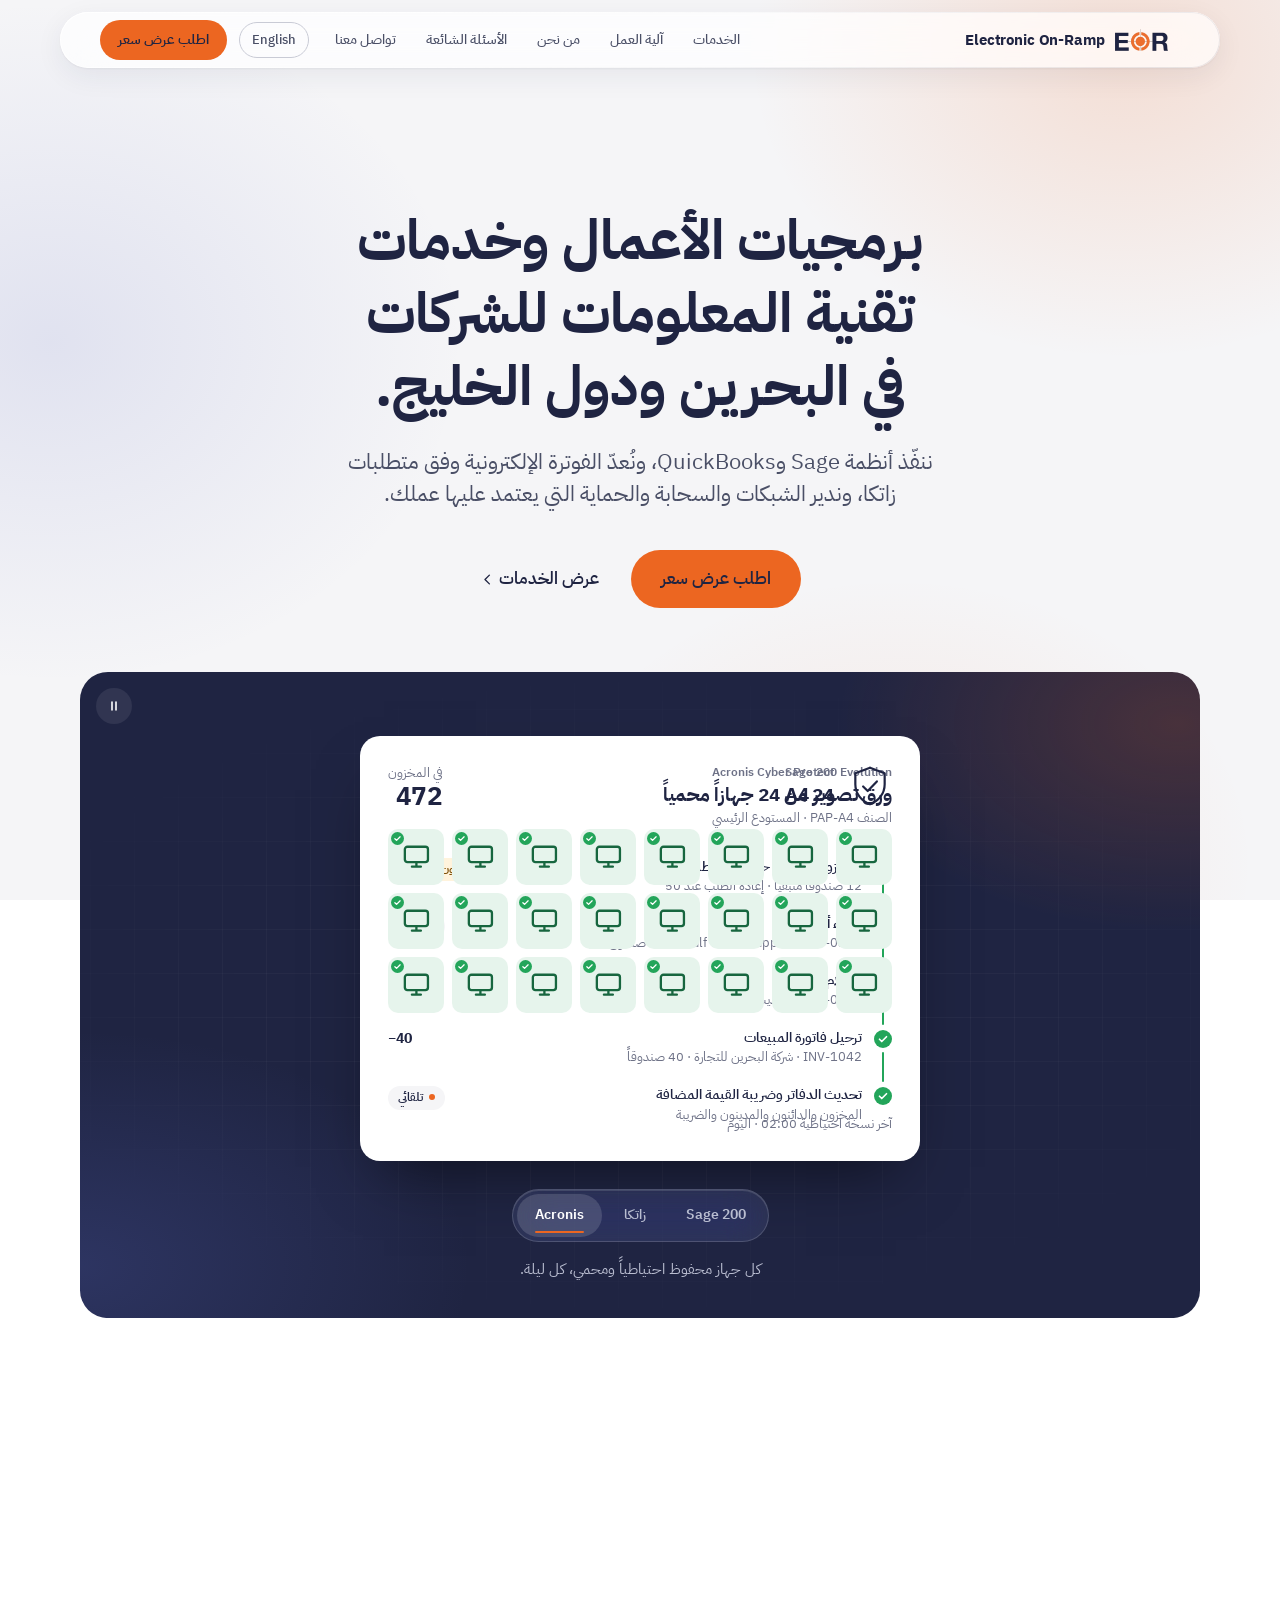
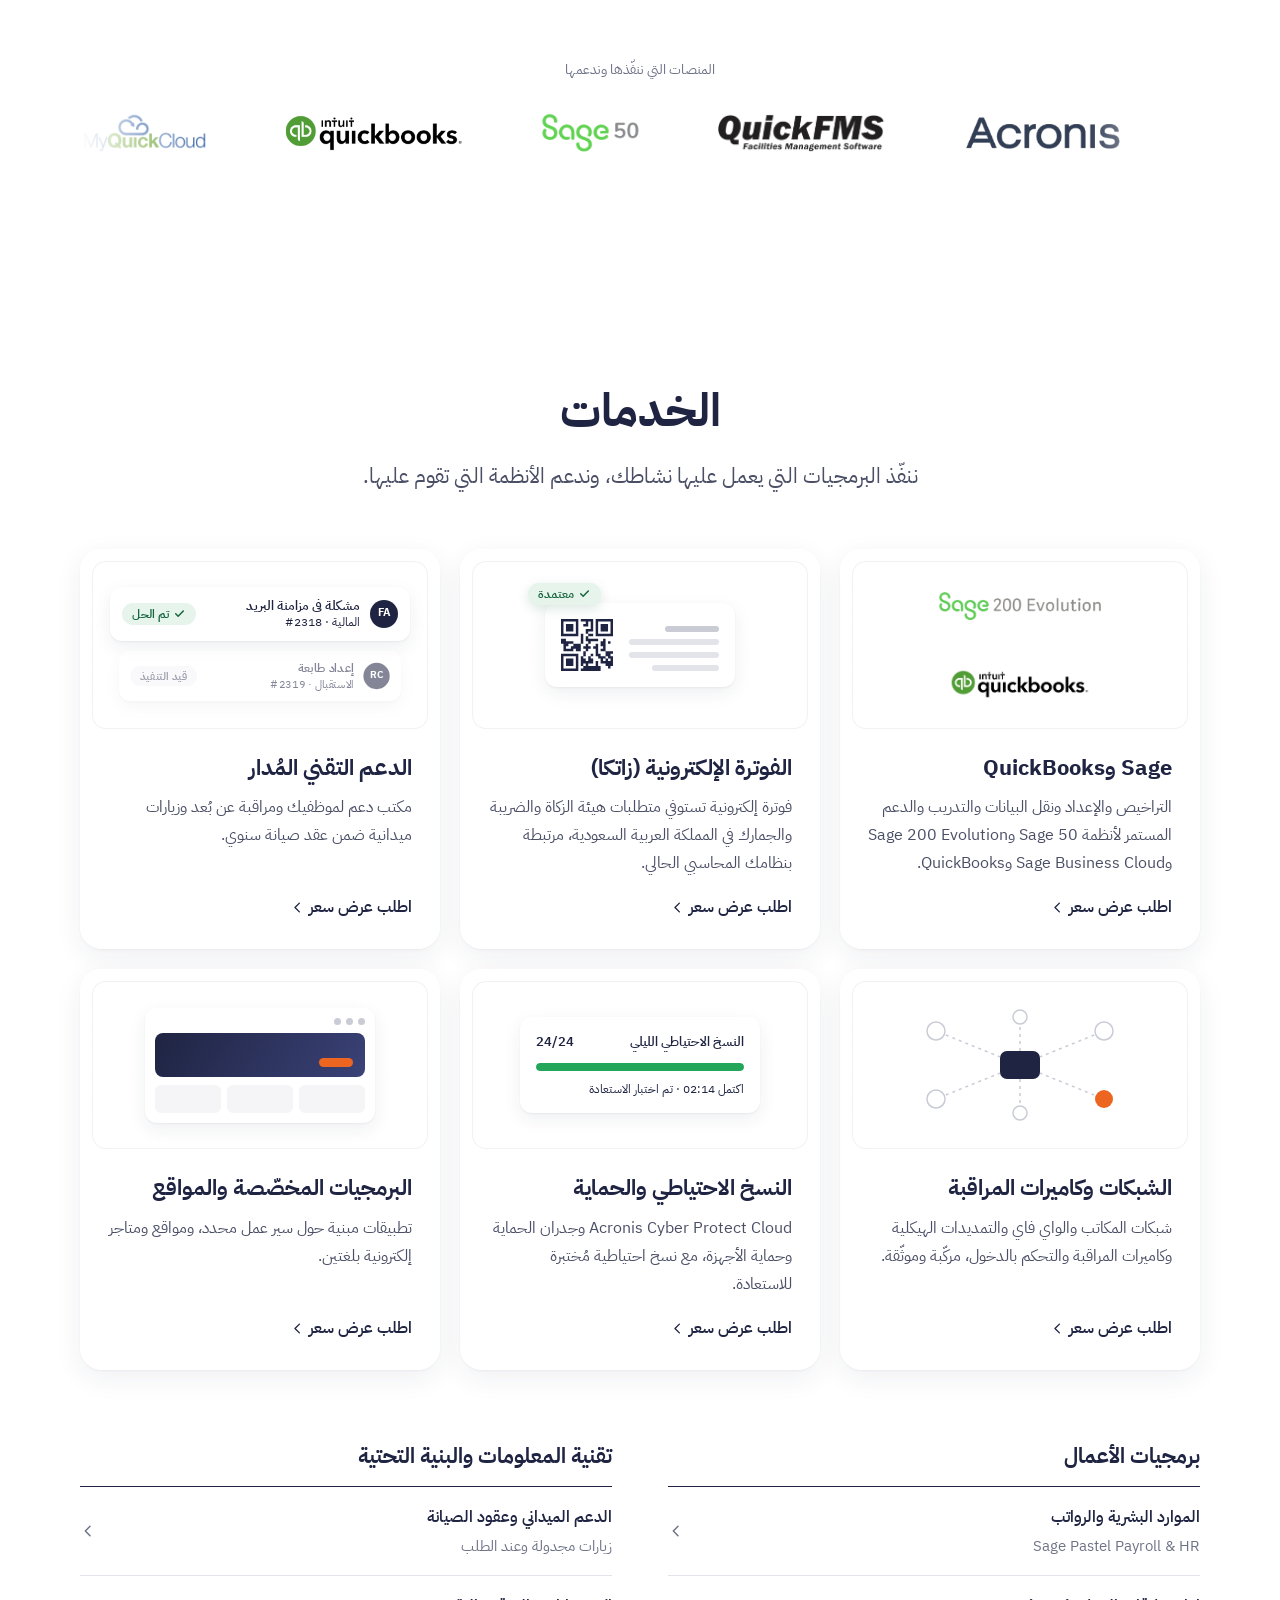
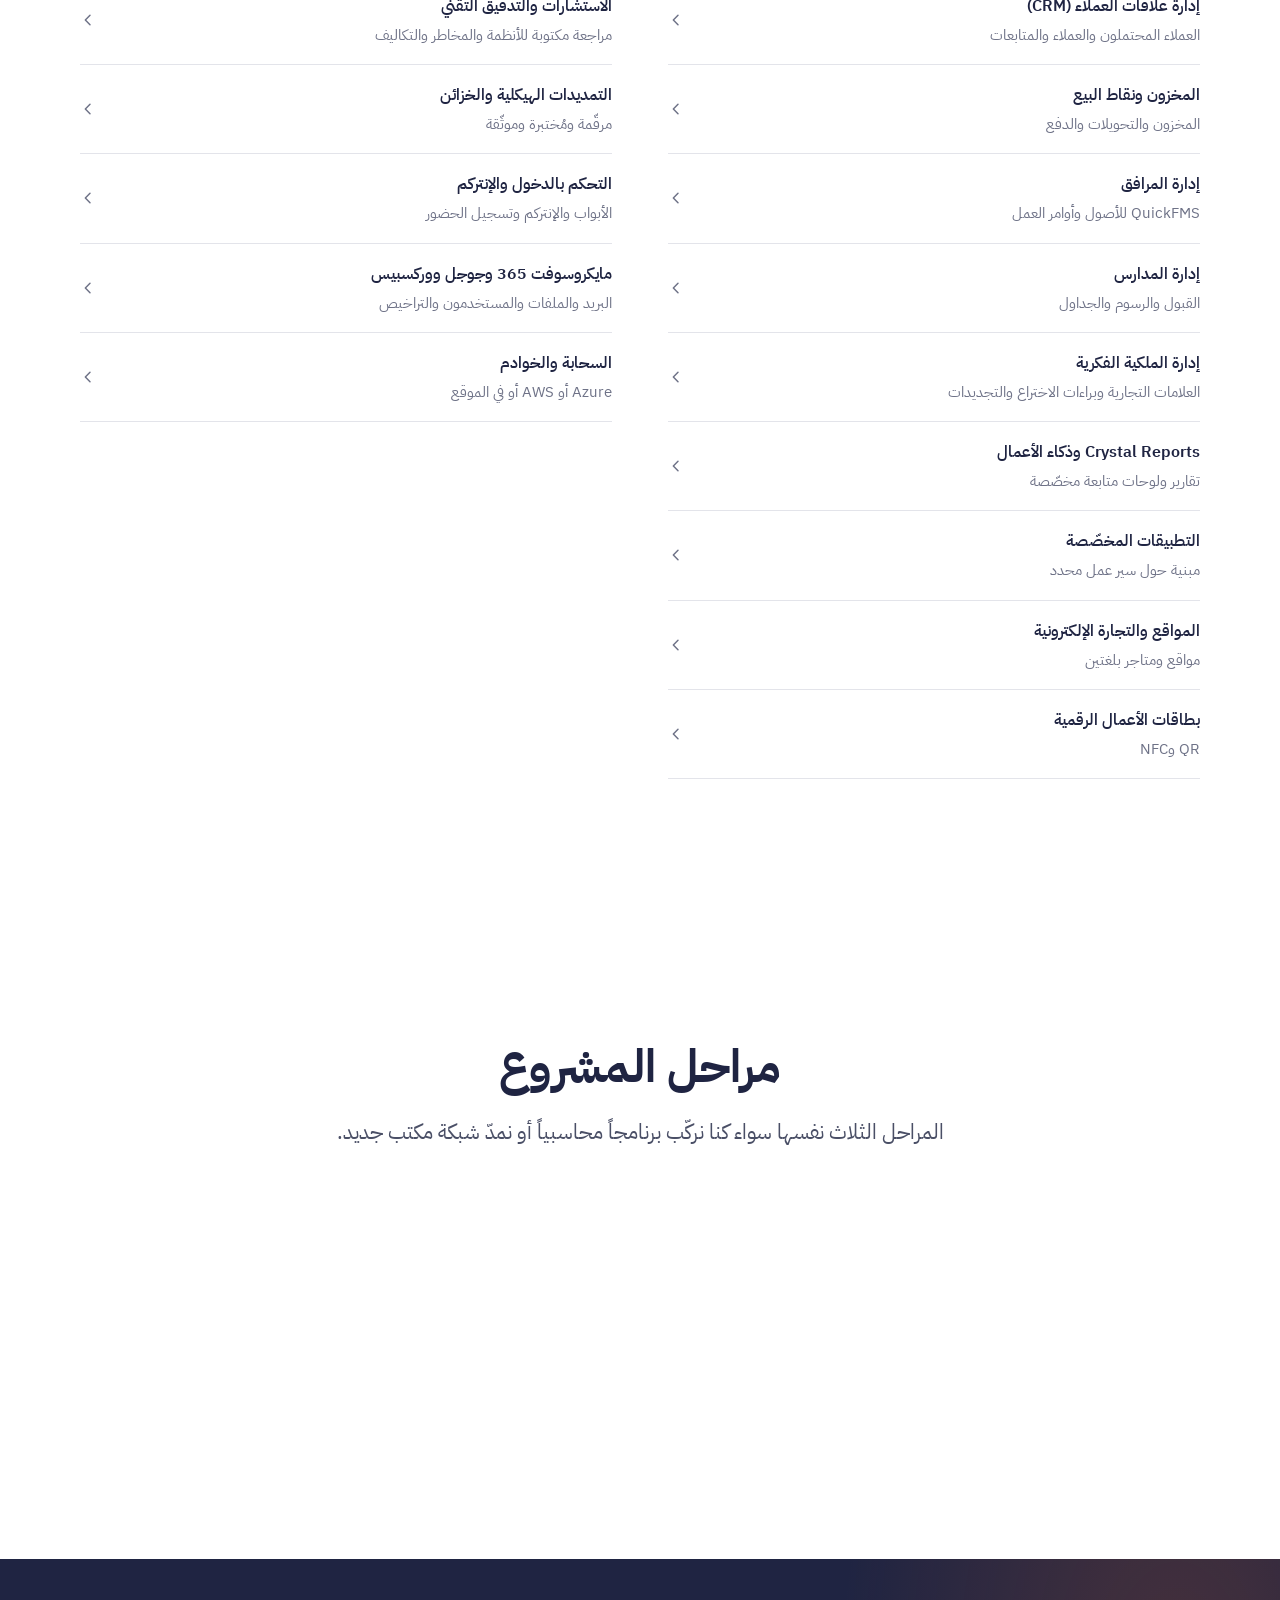
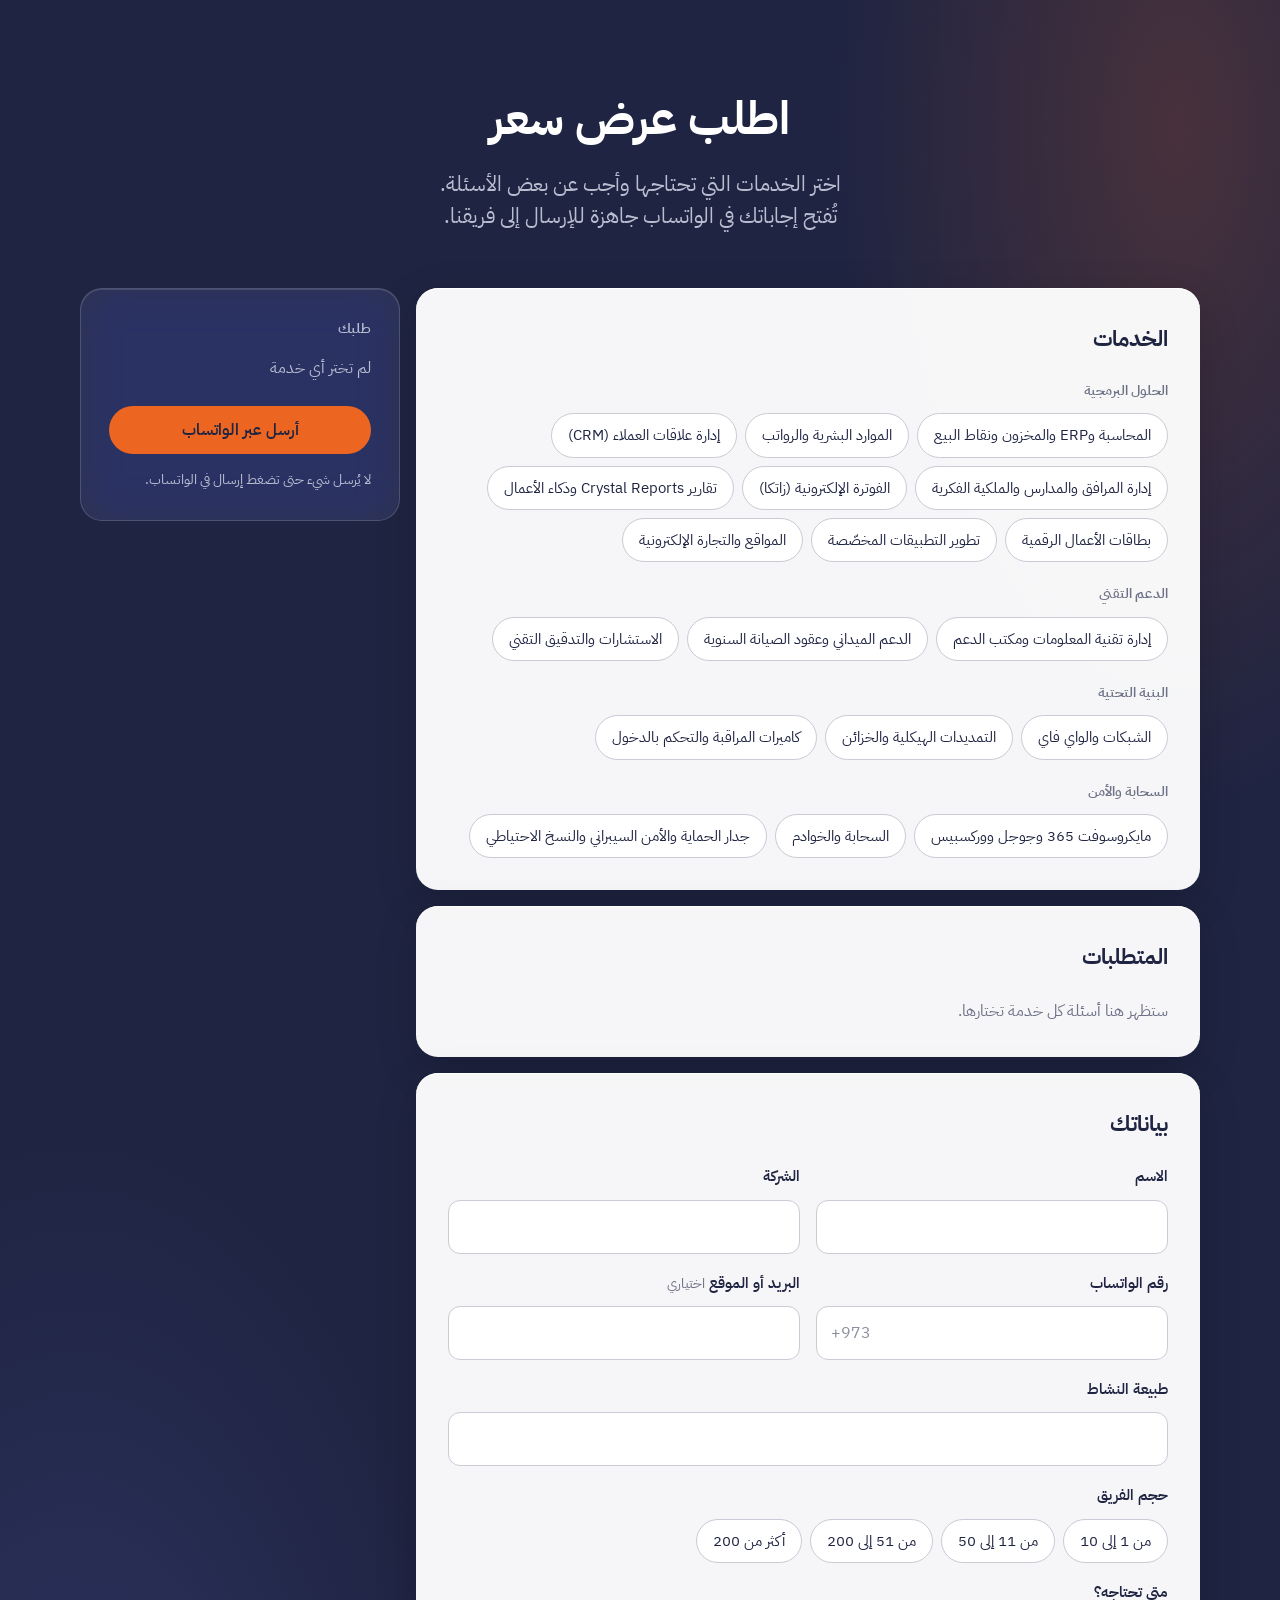
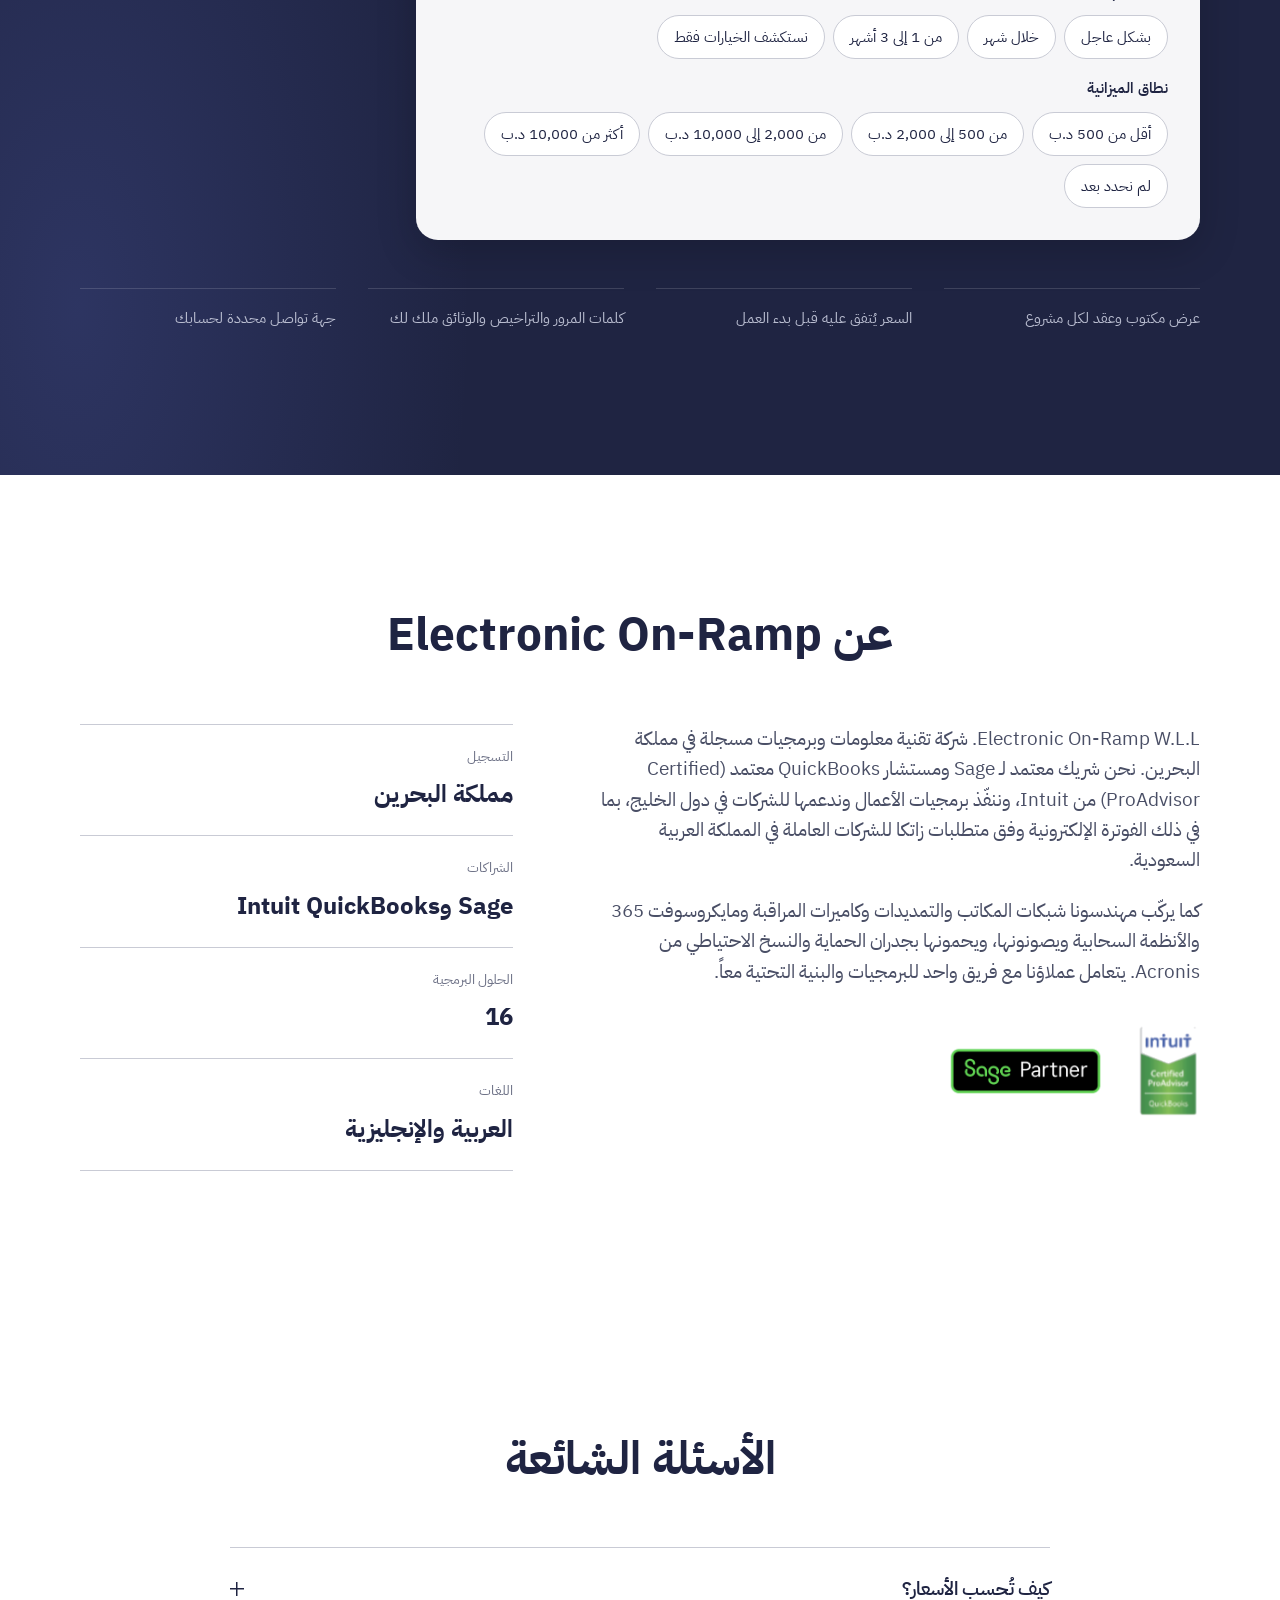
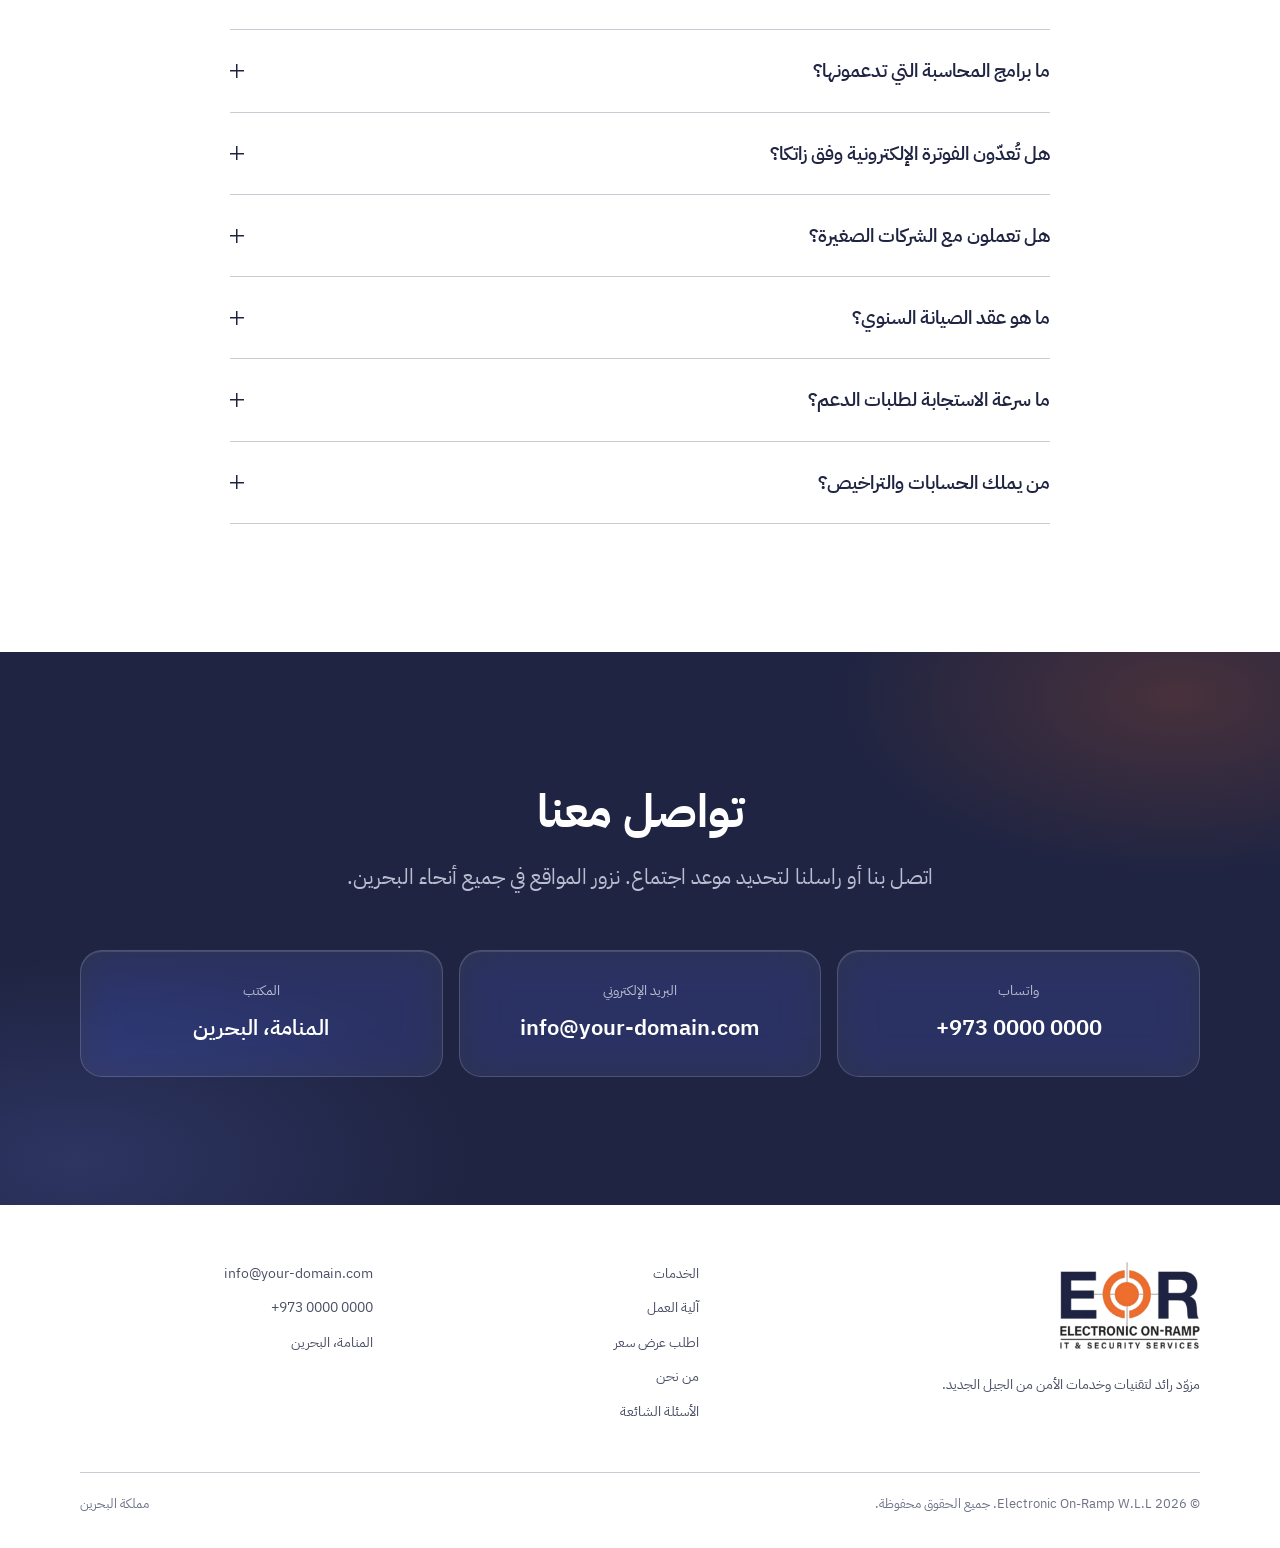
==== commit 33eea991: "Glass redesign, scroll-driven demo stage, Sage 200 automation scene, six-card services - Floating gl" ====
--- a/ar/index.html
+++ b/ar/index.html
@@ -11,7 +11,7 @@
 <link rel="alternate" hreflang="ar" href="https://electronic-onramp.vercel.app/ar/">
 <link rel="alternate" hreflang="x-default" href="https://electronic-onramp.vercel.app/">
 <meta name="theme-color" content="#FFFFFF">
-<link rel="icon" href="/assets/icons/favicon.svg" type="image/svg+xml">
+<link rel="icon" href="/assets/icons/favicon-48.png" sizes="48x48" type="image/png">
 <link rel="icon" href="/assets/icons/favicon-32.png" sizes="32x32" type="image/png">
 <link rel="apple-touch-icon" href="/assets/icons/apple-touch-icon.png">
 <link rel="manifest" href="/manifest.webmanifest">
@@ -26,11 +26,10 @@
 <link rel="preconnect" href="https://fonts.googleapis.com">
 <link rel="preconnect" href="https://fonts.gstatic.com" crossorigin>
 <link href="https://fonts.googleapis.com/css2?family=IBM+Plex+Sans+Arabic:wght@400;500;600;700&amp;family=DM+Sans:opsz,wght@9..40,400..700&amp;display=swap" rel="stylesheet">
-<link rel="stylesheet" href="/styles.css?v=5">
+<link rel="stylesheet" href="/styles.css?v=7">
 </head>
 <body>
 <svg width="0" height="0" style="position:absolute" aria-hidden="true">
-  <symbol id="i-menu" viewBox="0 0 24 24"><path d="M4 8h16M4 16h16"/></symbol>
   <symbol id="i-qr" viewBox="0 0 21 21"><path d="M0 0h7v1h-7zM8 0h5v1h-5zM14 0h7v1h-7zM0 1h1v1h-1zM6 1h1v1h-1zM10 1h1v1h-1zM12 1h1v1h-1zM14 1h1v1h-1zM20 1h1v1h-1zM0 2h1v1h-1zM2 2h3v1h-3zM6 2h1v1h-1zM9 2h2v1h-2zM12 2h1v1h-1zM14 2h1v1h-1zM16 2h3v1h-3zM20 2h1v1h-1zM0 3h1v1h-1zM2 3h3v1h-3zM6 3h1v1h-1zM12 3h1v1h-1zM14 3h1v1h-1zM16 3h3v1h-3zM20 3h1v1h-1zM0 4h1v1h-1zM2 4h3v1h-3zM6 4h1v1h-1zM10 4h3v1h-3zM14 4h1v1h-1zM16 4h3v1h-3zM20 4h1v1h-1zM0 5h1v1h-1zM6 5h1v1h-1zM10 5h1v1h-1zM14 5h1v1h-1zM20 5h1v1h-1zM0 6h7v1h-7zM8 6h1v1h-1zM11 6h2v1h-2zM14 6h7v1h-7zM8 7h1v1h-1zM10 7h1v1h-1zM0 8h2v1h-2zM8 8h1v1h-1zM10 8h5v1h-5zM17 8h1v1h-1zM0 9h5v1h-5zM8 9h1v1h-1zM11 9h1v1h-1zM16 9h2v1h-2zM19 9h1v1h-1zM1 10h2v1h-2zM5 10h3v1h-3zM10 10h1v1h-1zM14 10h1v1h-1zM16 10h2v1h-2zM1 11h1v1h-1zM4 11h4v1h-4zM9 11h3v1h-3zM13 11h2v1h-2zM17 11h1v1h-1zM1 12h4v1h-4zM6 12h2v1h-2zM10 12h1v1h-1zM14 12h1v1h-1zM16 12h2v1h-2zM9 13h1v1h-1zM14 13h1v1h-1zM18 13h3v1h-3zM0 14h7v1h-7zM9 14h1v1h-1zM12 14h1v1h-1zM14 14h2v1h-2zM18 14h2v1h-2zM0 15h1v1h-1zM6 15h1v1h-1zM8 15h1v1h-1zM11 15h1v1h-1zM15 15h3v1h-3zM19 15h2v1h-2zM0 16h1v1h-1zM2 16h3v1h-3zM6 16h1v1h-1zM8 16h2v1h-2zM11 16h2v1h-2zM16 16h1v1h-1zM18 16h1v1h-1zM20 16h1v1h-1zM0 17h1v1h-1zM2 17h3v1h-3zM6 17h1v1h-1zM8 17h5v1h-5zM14 17h1v1h-1zM16 17h5v1h-5zM0 18h1v1h-1zM2 18h3v1h-3zM6 18h1v1h-1zM8 18h1v1h-1zM10 18h1v1h-1zM14 18h1v1h-1zM18 18h3v1h-3zM0 19h1v1h-1zM6 19h1v1h-1zM9 19h7v1h-7zM19 19h1v1h-1zM0 20h7v1h-7zM8 20h8v1h-8z"/></symbol>
   <symbol id="i-check" viewBox="0 0 24 24"><path d="M5 12.5l4.5 4.5L19 7.5"/></symbol>
   <symbol id="i-device" viewBox="0 0 24 24"><rect x="3" y="4.5" width="18" height="12" rx="2"/><path d="M8.5 20h7M12 16.5V20"/></symbol>
@@ -49,6 +48,7 @@
       <span class="brand-name" dir="ltr">Electronic On-Ramp</span>
     </a>
     <nav class="nav" id="nav" aria-label="القائمة الرئيسية">
+      <span class="nav-ind" aria-hidden="true"></span>
       <a href="#services">الخدمات</a>
       <a href="#process">آلية العمل</a>
       <a href="#about">من نحن</a>
@@ -59,7 +59,7 @@
     </nav>
     <div class="header-actions">
       <a class="btn btn-primary btn-sm" href="#start">اطلب عرض سعر</a>
-      <button class="icon-btn nav-toggle" type="button" aria-controls="nav" aria-expanded="false" aria-label="فتح القائمة"><svg class="icon" aria-hidden="true"><use href="#i-menu"/></svg></button>
+      <button class="icon-btn nav-toggle" type="button" aria-controls="nav" aria-expanded="false" aria-label="فتح القائمة"><svg class="icon burger" viewBox="0 0 24 24" aria-hidden="true"><path d="M4 8h16"/><path d="M4 16h16"/></svg></button>
     </div>
   </div>
 </header>
@@ -75,26 +75,21 @@
         <a class="link-more" href="#services">عرض الخدمات<svg class="icon" aria-hidden="true"><use href="#i-chevron"/></svg></a>
       </div>
     </div>
+    <div class="stage-pin">
     <div class="hero-stage" data-demo role="region" aria-label="كيف نساعدك، في ثلاث رسوم متحركة قصيرة">
       <div class="demo-window" aria-hidden="true">
         <div class="demo-scene s-sage" data-scene>
           <div class="ds-head">
-            <div><p class="ds-app">Sage 200 Evolution</p><p class="ds-title">فاتورة INV-1042</p><p class="ds-sub">شركة البحرين للتجارة</p></div>
-            <span class="ds-badge"><span class="b-draft">مسودة</span><span class="b-done"><svg class="icon"><use href="#i-check"/></svg>مُرحّلة</span></span>
-          </div>
-          <ul class="inv-lines">
-            <li style="--i:0"><span>تراخيص Sage 200 × 5</span><span dir="ltr">750.000</span></li>
-            <li style="--i:1"><span>التنفيذ</span><span dir="ltr">300.000</span></li>
-            <li style="--i:2"><span>تدريب الموظفين</span><span dir="ltr">80.000</span></li>
-          </ul>
-          <div class="inv-sums">
-            <p><span>المجموع الفرعي</span><span dir="ltr">1,130.000</span></p>
-            <p><span>ضريبة القيمة المضافة 10%</span><span dir="ltr">113.000</span></p>
-          </div>
-          <div class="inv-foot">
-            <p class="inv-total"><span>الإجمالي</span><strong dir="ltr">BHD 1,243.000</strong></p>
-            <span class="ds-btn">ترحيل الفاتورة</span>
-          </div>
+            <div><p class="ds-app">Sage 200 Evolution</p><p class="ds-title">ورق تصوير A4</p><p class="ds-sub">الصنف <span dir="ltr">PAP-A4</span> · المستودع الرئيسي</p></div>
+            <div class="sg-stock"><p class="ds-sub">في المخزون</p><p class="sg-num" dir="ltr"></p></div>
+          </div>
+          <ol class="sg-flow">
+            <li class="sg-alert" style="--t:.4s"><span class="sg-dot"><b>!</b></span><div><p class="sg-t">المخزون أقل من حد إعادة الطلب</p><p class="ds-sub"><span dir="ltr">12</span> صندوقاً متبقياً · إعادة الطلب عند <span dir="ltr">50</span></p></div><span class="sg-tag warn">مخزون منخفض</span></li>
+            <li style="--t:1.6s"><span class="sg-dot"><svg class="icon"><use href="#i-check"/></svg></span><div><p class="sg-t">إنشاء أمر شراء</p><p class="ds-sub"><span dir="ltr">PO-0318</span> · Gulf Office Supplies · <span dir="ltr">500</span> صندوق</p></div><span class="sg-tag auto">تلقائي</span></li>
+            <li style="--t:3.4s"><span class="sg-dot"><svg class="icon"><use href="#i-check"/></svg></span><div><p class="sg-t">استلام البضاعة</p><p class="ds-sub"><span dir="ltr">GRN-0207</span> · تحديث المخزون</p></div><span class="sg-val" dir="ltr">+500</span></li>
+            <li style="--t:5s"><span class="sg-dot"><svg class="icon"><use href="#i-check"/></svg></span><div><p class="sg-t">ترحيل فاتورة المبيعات</p><p class="ds-sub"><span dir="ltr">INV-1042</span> · شركة البحرين للتجارة · <span dir="ltr">40</span> صندوقاً</p></div><span class="sg-val" dir="ltr">−40</span></li>
+            <li style="--t:6.4s"><span class="sg-dot"><svg class="icon"><use href="#i-check"/></svg></span><div><p class="sg-t">تحديث الدفاتر وضريبة القيمة المضافة</p><p class="ds-sub">المخزون والدائنون والمدينون والضريبة</p></div><span class="sg-tag auto">تلقائي</span></li>
+          </ol>
         </div>
 
         <div class="demo-scene s-zatca" data-scene>
@@ -158,15 +153,16 @@
 
       <div class="demo-controls">
         <div class="demo-tabs">
-          <button type="button" data-tab aria-pressed="true">Sage 200<i></i></button>
+          <button type="button" data-tab aria-pressed="true" style="--scene:9.5s">Sage 200<i></i></button>
           <button type="button" data-tab aria-pressed="false">زاتكا<i></i></button>
           <button type="button" data-tab aria-pressed="false">Acronis<i></i></button>
         </div>
         <button type="button" class="demo-pause" aria-pressed="false" aria-label="إيقاف الحركة مؤقتاً"><svg class="icon i-pause" aria-hidden="true"><use href="#i-pause"/></svg><svg class="icon i-play" aria-hidden="true"><use href="#i-play"/></svg></button>
       </div>
-      <p class="demo-cap" data-cap>المحاسبة والمخزون والرواتب، مُعدّة بما يناسب طريقة عملك.</p>
+      <p class="demo-cap" data-cap>المشتريات والمخزون والفوترة في نظام واحد، فكل خطوة تُحدّث التي تليها.</p>
       <p class="demo-cap" data-cap hidden>فواتير تُصدر وتُوقَّع وتُعتمد تلقائياً.</p>
       <p class="demo-cap" data-cap hidden>كل جهاز محفوظ احتياطياً ومحمي، كل ليلة.</p>
+    </div>
     </div>
   </section>
 
@@ -214,31 +210,41 @@
       </header>
 
       <div class="features">
-        <article class="feature feature-lg">
+        <article class="feature">
+          <div class="fv fv-logos"><img src="/assets/partners/sage-200-evolution.png" width="432" height="87" alt="Sage 200 Evolution" loading="lazy"><img src="/assets/partners/quickbooks.png" width="313" height="74" alt="Intuit QuickBooks" loading="lazy"></div>
           <h3>Sage وQuickBooks</h3>
-          <p>التراخيص والإعداد ونقل البيانات والتدريب والدعم المستمر لأنظمة Sage 50 وSage 200 Evolution وSage Business Cloud وQuickBooks بنسختيه المكتبية والسحابية.</p>
+          <p>التراخيص والإعداد ونقل البيانات والتدريب والدعم المستمر لأنظمة Sage 50 وSage 200 Evolution وSage Business Cloud وQuickBooks.</p>
           <a class="link-more" href="#start" data-pick="acct">اطلب عرض سعر<svg class="icon" aria-hidden="true"><use href="#i-chevron"/></svg></a>
-          <div class="feature-logos"><img src="/assets/partners/sage-partner.png" width="337" height="112" alt="شريك Sage" loading="lazy"><img src="/assets/partners/quickbooks.png" width="313" height="74" alt="Intuit QuickBooks" loading="lazy"></div>
-        </article>
-        <article class="feature feature-lg">
+        </article>
+        <article class="feature">
+          <div class="fv fv-zatca" aria-hidden="true"><div class="fv-doc fv-card"><span class="fv-lines"><i></i><i></i><i></i><i></i></span><svg class="fv-qr"><use href="#i-qr"/></svg></div><span class="fv-ok"><svg class="icon"><use href="#i-check"/></svg>معتمدة</span></div>
           <h3>الفوترة الإلكترونية (زاتكا)</h3>
           <p>فوترة إلكترونية تستوفي متطلبات هيئة الزكاة والضريبة والجمارك في المملكة العربية السعودية، مرتبطة بنظامك المحاسبي الحالي.</p>
           <a class="link-more" href="#start" data-pick="zatca">اطلب عرض سعر<svg class="icon" aria-hidden="true"><use href="#i-chevron"/></svg></a>
         </article>
         <article class="feature">
+          <div class="fv fv-ticket" aria-hidden="true"><div class="fv-row fv-card"><span class="fv-av" dir="ltr">FA</span><div><p>مشكلة في مزامنة البريد</p><p class="fv-s">المالية · <span dir="ltr">#2318</span></p></div><span class="fv-ok"><svg class="icon"><use href="#i-check"/></svg>تم الحل</span></div><div class="fv-row fv-card dim"><span class="fv-av" dir="ltr">RC</span><div><p>إعداد طابعة</p><p class="fv-s">الاستقبال · <span dir="ltr">#2319</span></p></div><span class="fv-wait">قيد التنفيذ</span></div></div>
           <h3>الدعم التقني المُدار</h3>
           <p>مكتب دعم لموظفيك ومراقبة عن بُعد وزيارات ميدانية ضمن عقد صيانة سنوي.</p>
           <a class="link-more" href="#start" data-pick="support">اطلب عرض سعر<svg class="icon" aria-hidden="true"><use href="#i-chevron"/></svg></a>
         </article>
         <article class="feature">
+          <div class="fv fv-net"><svg viewBox="0 0 240 120" aria-hidden="true"><line x1="120" y1="60" x2="36" y2="26"/><line x1="120" y1="60" x2="36" y2="94"/><line x1="120" y1="60" x2="204" y2="26"/><line x1="120" y1="60" x2="204" y2="94"/><line x1="120" y1="60" x2="120" y2="12"/><line x1="120" y1="60" x2="120" y2="108"/><circle class="n" cx="36" cy="26" r="9"/><circle class="n" cx="36" cy="94" r="9"/><circle class="n" cx="204" cy="26" r="9"/><circle class="cam" cx="204" cy="94" r="9"/><circle class="n" cx="120" cy="12" r="7"/><circle class="n" cx="120" cy="108" r="7"/><rect class="hub" x="100" y="46" width="40" height="28" rx="7"/></svg></div>
           <h3>الشبكات وكاميرات المراقبة</h3>
           <p>شبكات المكاتب والواي فاي والتمديدات الهيكلية وكاميرات المراقبة والتحكم بالدخول، مركّبة وموثّقة.</p>
           <a class="link-more" href="#start" data-pick="network">اطلب عرض سعر<svg class="icon" aria-hidden="true"><use href="#i-chevron"/></svg></a>
         </article>
         <article class="feature">
+          <div class="fv fv-backup" aria-hidden="true"><div class="fv-card"><p class="fv-bh"><span>النسخ الاحتياطي الليلي</span><span dir="ltr">24/24</span></p><span class="fv-bar"><i></i></span><p class="fv-s">اكتمل <span dir="ltr">02:14</span> · تم اختبار الاستعادة</p></div></div>
           <h3>النسخ الاحتياطي والحماية</h3>
           <p>Acronis Cyber Protect Cloud وجدران الحماية وحماية الأجهزة، مع نسخ احتياطية مُختبرة للاستعادة.</p>
           <a class="link-more" href="#start" data-pick="cyber">اطلب عرض سعر<svg class="icon" aria-hidden="true"><use href="#i-chevron"/></svg></a>
+        </article>
+        <article class="feature">
+          <div class="fv fv-web" aria-hidden="true"><div class="fv-browser fv-card"><span class="fv-chrome"><i></i><i></i><i></i></span><span class="fv-hero"></span><span class="fv-cols"><i></i><i></i><i></i></span></div></div>
+          <h3>البرمجيات المخصّصة والمواقع</h3>
+          <p>تطبيقات مبنية حول سير عمل محدد، ومواقع ومتاجر إلكترونية بلغتين.</p>
+          <a class="link-more" href="#start" data-pick="software">اطلب عرض سعر<svg class="icon" aria-hidden="true"><use href="#i-chevron"/></svg></a>
         </article>
       </div>
 
@@ -434,6 +440,6 @@
 </footer>
 
 <script src="/assets/l10n/ar.js?v=5"></script>
-<script src="/main.js?v=5" defer></script>
+<script src="/main.js?v=7" defer></script>
 </body>
 </html>
--- a/styles.css
+++ b/styles.css
@@ -19,20 +19,38 @@
   --orange-hover: #F47A3A;
   --on-orange: #1F2442;
   --radius: 22px;
+  /* Glass: translucent white over the soft colour fields painted on <body> */
+  --glass-bg: rgba(255, 255, 255, .55);
+  --glass-bg-strong: rgba(255, 255, 255, .72);
+  --glass-blur: blur(22px) saturate(1.8);
+  --glass-edge: linear-gradient(160deg, rgba(255, 255, 255, .95), rgba(255, 255, 255, .35) 40%, rgba(31, 36, 66, .1));
+  --glass-shadow: 0 1px 2px rgba(31, 36, 66, .05), 0 8px 28px rgba(31, 36, 66, .07), inset 0 1px 0 rgba(255, 255, 255, .9);
+  --glass-shadow-lift: 0 2px 4px rgba(31, 36, 66, .05), 0 16px 44px rgba(31, 36, 66, .12), inset 0 1px 0 rgba(255, 255, 255, .9);
+  --glass-dark: rgba(255, 255, 255, .07);
+  --glass-dark-edge: rgba(255, 255, 255, .16);
   color-scheme: light;
 }
 
 /* ── Base ── */
 *, *::before, *::after { box-sizing: border-box; }
-html { scroll-behavior: smooth; scroll-padding-top: 72px; -webkit-text-size-adjust: 100%; }
+html { scroll-behavior: smooth; scroll-padding-top: 88px; -webkit-text-size-adjust: 100%; }
 @media (prefers-reduced-motion: reduce) { html { scroll-behavior: auto; } }
 body {
   margin: 0;
-  background: var(--bg);
+  background: transparent;
   color: var(--ink);
   font: 400 17px/1.55 "DM Sans", system-ui, -apple-system, "Segoe UI", sans-serif;
   -webkit-font-smoothing: antialiased;
   overflow-x: hidden;
+}
+/* Soft colour fields fixed behind the page, so the glass surfaces have something to frost */
+body::before {
+  content: ""; position: fixed; inset: 0; z-index: -1; pointer-events: none;
+  background:
+    radial-gradient(42vmax 34vmax at 88% 6%, rgba(236, 102, 33, .16), transparent 70%),
+    radial-gradient(46vmax 38vmax at 4% 38%, rgba(84, 98, 190, .13), transparent 70%),
+    radial-gradient(40vmax 32vmax at 70% 96%, rgba(236, 102, 33, .1), transparent 70%),
+    var(--bg-soft);
 }
 :lang(ar) body, body:lang(ar) { font-family: "IBM Plex Sans Arabic", "DM Sans", system-ui, sans-serif; font-size: 16px; line-height: 1.75; }
 img, svg { display: block; max-width: 100%; }
@@ -76,44 +94,82 @@
 [dir="rtl"] .link-more .icon, [dir="rtl"] .rows .icon { transform: scaleX(-1); }
 [dir="rtl"] .link-more:hover .icon { transform: scaleX(-1) translateX(2px); }
 
-/* ── Header ── */
+/* ── Header: a floating glass capsule ──
+   Stays light over the navy bands too, because the logo's lettering is navy.
+   The orange-tinted pill behind the links tracks the section in view (main.js sets --ind-x / --ind-w). */
 .site-header {
-  position: sticky; top: 0; z-index: 50;
-  background: rgba(255, 255, 255, .82);
-  backdrop-filter: saturate(1.8) blur(20px); -webkit-backdrop-filter: saturate(1.8) blur(20px);
-  border-bottom: 1px solid transparent;
-  transition: border-color .3s;
-}
-.site-header.scrolled { border-color: var(--line); }
-.header-inner { display: flex; align-items: center; gap: 16px; height: 60px; }
-.brand { display: flex; align-items: center; gap: 10px; text-decoration: none; margin-inline-end: auto; }
-.brand-mark { height: 24px; width: auto; }
-.brand-name { font-size: 16px; font-weight: 700; letter-spacing: -.01em; }
-
-.nav { display: flex; align-items: center; gap: 2px; }
-.nav a { text-decoration: none; font-size: 14px; padding: 6px 12px; color: var(--ink-2); transition: color .2s; }
-.nav a:hover { color: var(--ink); }
+  position: sticky; top: 12px; z-index: 50;
+  width: min(1160px, 100% - 24px); margin: 12px auto 0;
+  border-radius: 999px;
+  box-shadow: var(--glass-shadow);
+  transition: width .5s cubic-bezier(.2, .7, .2, 1), box-shadow .3s;
+}
+/* The frost sits on a pseudo-element: a backdrop-filter on the header itself would stop the
+   mobile menu sheet (its child) from blurring the page behind it */
+.site-header::after { content: ""; position: absolute; inset: 0; z-index: -1; border-radius: inherit; pointer-events: none;
+  background: var(--glass-bg-strong); backdrop-filter: var(--glass-blur); -webkit-backdrop-filter: var(--glass-blur); }
+.site-header::before { content: ""; position: absolute; inset: 0; border-radius: inherit; pointer-events: none; padding: 1px;
+  background: var(--glass-edge); -webkit-mask: linear-gradient(#000 0 0) content-box, linear-gradient(#000 0 0); -webkit-mask-composite: xor; mask-composite: exclude; }
+@media (min-width: 941px) { .site-header.scrolled { width: min(1000px, 100% - 24px); } }
+.site-header.scrolled { box-shadow: var(--glass-shadow-lift); }
+.header-inner { display: flex; align-items: center; gap: 12px; height: 56px; padding-inline: 20px 8px; }
+.brand { display: flex; align-items: center; gap: 10px; text-decoration: none; margin-inline-end: auto; flex: none; }
+.brand-mark { height: 22px; width: auto; }
+.brand-name { font-size: 15px; font-weight: 700; letter-spacing: -.01em; white-space: nowrap; }
+
+.nav { position: relative; display: flex; align-items: center; gap: 2px; }
+.nav a { position: relative; z-index: 1; text-decoration: none; font-size: 14px; font-weight: 500; padding: 7px 14px; border-radius: 999px; color: var(--ink-2); white-space: nowrap; transition: color .2s, background-color .2s; }
+.nav a:hover { color: var(--ink); background: rgba(31, 36, 66, .05); }
+.nav a[aria-current] { color: var(--ink); }
+.nav a[aria-current]:hover { background: transparent; }
+.nav-ind {
+  position: absolute; top: 50%; left: 0; height: 34px; width: var(--ind-w, 0); border-radius: 999px;
+  transform: translate(var(--ind-x, 0), -50%); opacity: 0;
+  background: rgba(255, 255, 255, .9); box-shadow: 0 1px 2px rgba(31, 36, 66, .08), 0 4px 12px rgba(31, 36, 66, .06), inset 0 0 0 1px rgba(31, 36, 66, .06);
+  transition: transform .45s cubic-bezier(.3, .7, .2, 1), width .45s cubic-bezier(.3, .7, .2, 1), opacity .25s;
+}
+.nav-ind.on { opacity: 1; }
+.nav .lang-switch { margin-inline-start: 10px; padding: 6px 12px; border: 1px solid var(--line-strong); font-size: 13px; }
+.nav .lang-switch:hover { border-color: var(--ink); background: transparent; }
 .nav .nav-cta { display: none; }
 .header-actions { display: flex; align-items: center; gap: 8px; }
+.header-actions .btn { min-height: 40px; padding: 8px 18px; }
 .icon-btn {
   display: grid; place-items: center; width: 40px; height: 40px; border-radius: 999px;
   border: 0; background: transparent; cursor: pointer; color: var(--ink);
 }
-.icon-btn:hover { background: var(--bg-soft); }
+.icon-btn:hover { background: rgba(31, 36, 66, .06); }
 .nav-toggle { display: none; }
+.burger path { transition: transform .35s cubic-bezier(.3, .7, .2, 1); transform-box: fill-box; transform-origin: center; }
+.nav-toggle[aria-expanded="true"] .burger path:first-child { transform: translateY(4px) rotate(45deg); }
+.nav-toggle[aria-expanded="true"] .burger path:last-child { transform: translateY(-4px) rotate(-45deg); }
 
 @media (max-width: 940px) {
   .nav-toggle { display: grid; }
-  .header-actions .btn { display: none; }
+  .header-actions .btn, .nav-ind { display: none; }
+  .header-inner { padding-inline: 18px 8px; }
   .nav {
-    position: fixed; inset: 60px 0 auto 0; flex-direction: column; align-items: stretch; gap: 0;
-    padding: 8px 16px 24px; background: var(--bg); border-bottom: 1px solid var(--line);
-    transform: translateY(-8px); opacity: 0; visibility: hidden; transition: opacity .2s, transform .2s, visibility .2s;
+    position: absolute; top: calc(100% + 10px); inset-inline: 0; flex-direction: column; align-items: stretch; gap: 0;
+    padding: 12px 12px 16px; border-radius: 28px;
+    background: rgba(255, 255, 255, .8); backdrop-filter: var(--glass-blur); -webkit-backdrop-filter: var(--glass-blur);
+    box-shadow: var(--glass-shadow-lift), inset 0 0 0 1px rgba(255, 255, 255, .7);
+    transform: translateY(-8px) scale(.98); transform-origin: top center; opacity: 0; visibility: hidden;
+    transition: opacity .25s, transform .35s cubic-bezier(.3, .7, .2, 1), visibility .25s;
+    max-height: calc(100dvh - 100px); overflow-y: auto;
   }
   .nav.open { transform: none; opacity: 1; visibility: visible; }
-  .nav a { padding: 14px 4px; font-size: 20px; font-weight: 600; color: var(--ink); border-bottom: 1px solid var(--line); }
-  .nav .nav-cta { display: flex; margin-top: 20px; border: 0; color: var(--on-orange); font-size: 17px; }
-}
+  .nav a { padding: 14px 16px; font-size: 19px; font-weight: 600; color: var(--ink); border-radius: 16px; }
+  .nav a[aria-current] { background: rgba(255, 255, 255, .8); }
+  .nav .lang-switch { margin: 8px 0 0; padding: 14px 16px; border: 0; font-size: 16px; color: var(--ink-2); }
+  .nav .nav-cta { display: flex; margin-top: 8px; color: var(--on-orange); font-size: 17px; }
+  .nav .nav-cta:hover { background: var(--orange-hover); }
+  .nav.open a { animation: menu-in .4s cubic-bezier(.2, .7, .2, 1) both; }
+  .nav.open a:nth-child(3) { animation-delay: .03s; } .nav.open a:nth-child(4) { animation-delay: .06s; }
+  .nav.open a:nth-child(5) { animation-delay: .09s; } .nav.open a:nth-child(6) { animation-delay: .12s; }
+  .nav.open a:nth-child(7) { animation-delay: .15s; } .nav.open a:nth-child(8) { animation-delay: .18s; }
+}
+@keyframes menu-in { from { opacity: 0; transform: translateY(-6px); } }
+@media (max-width: 380px) { .brand-name { font-size: 14px; } }
 
 /* ── Hero ── */
 .hero { padding: 88px 0 64px; text-align: center; }
@@ -128,11 +184,20 @@
    Every element's resting state is its finished frame; the timeline lives in animations that only run
    under .play, using `from` keyframes. So reduced motion (no .play) simply shows each finished scene.
    The orange bar under the active tab times the scene; when it ends, main.js moves to the next tab. */
+/* The stage is always full width; a clip-path trims it to a rounded card. As the page scrolls, main.js
+   raises --p from 0 to 1, which opens the clip to the screen edges while the hero text recedes.
+   The pin wrapper adds a little extra scroll so the open stage holds before the page moves on. */
+.stage-pin { margin-top: 64px; }
 .hero-stage {
-  --scene: 6.5s; --nudge: -12px;
-  position: relative; isolation: isolate; width: min(1120px, 100% - 32px); margin: 64px auto 0; padding: 64px 24px 36px;
-  border-radius: 28px; background: var(--navy); color: var(--on-navy); overflow: hidden;
-}
+  --scene: 6.5s; --nudge: -12px; --p: 0;
+  --gut: calc(max(16px, 50% - 560px) * (1 - var(--p)));
+  position: relative; isolation: isolate; padding: 64px 24px 36px;
+  background: var(--navy); color: var(--on-navy); overflow: hidden;
+  clip-path: inset(0 var(--gut) round calc(28px * (1 - var(--p))));
+}
+.js-stage .stage-pin { padding-bottom: min(28vh, 260px); }
+.js-stage .hero-stage { position: sticky; top: var(--pin-top, 72px); }
+.hero > .wrap { transform-origin: 50% 0; will-change: transform, opacity; }
 [dir="rtl"] .hero-stage { --nudge: 12px; }
 .hero-stage::before {
   content: ""; position: absolute; inset: 0; z-index: -1;
@@ -161,14 +226,30 @@
 .b-done { background: #E6F4EC; color: #17663F; }
 .b-done .icon { width: 14px; height: 14px; stroke-width: 2.6; }
 
-/* Scene 1: Sage invoice */
-.inv-lines li, .inv-sums p { display: flex; justify-content: space-between; gap: 16px; }
-.inv-lines li { padding: 10px 0; border-bottom: 1px solid var(--line); color: var(--ink); }
-.inv-sums { display: grid; gap: 6px; padding-top: 12px; font-size: 13px; color: var(--muted); }
-.inv-foot { display: flex; align-items: center; justify-content: space-between; gap: 16px; margin-top: 16px; padding-top: 16px; border-top: 1px solid var(--line); }
-.inv-total { display: grid; font-size: 12px; color: var(--muted); }
-.inv-total strong { font-size: 24px; color: var(--ink); letter-spacing: -.02em; font-variant-numeric: tabular-nums; }
-.ds-btn { padding: 9px 16px; border-radius: 99px; background: var(--orange); color: var(--on-orange); font-size: 13px; font-weight: 600; opacity: .4; white-space: nowrap; }
+/* Scene 1: Sage 200, one item from low stock to the ledger. Each row lights up at its --t;
+   the stock figure counts 12 → 512 when goods arrive and → 472 when the sale posts. */
+.sg-stock { text-align: end; flex: none; }
+.sg-num { font-size: 26px; font-weight: 700; color: var(--ink); letter-spacing: -.02em; line-height: 1.1; font-variant-numeric: tabular-nums; }
+.sg-num::before { counter-reset: s var(--s); content: counter(s); }
+@property --s { syntax: "<integer>"; inherits: true; initial-value: 472; }
+.sg-flow { display: grid; margin: 0; padding: 0; list-style: none; }
+.sg-flow li { position: relative; display: flex; align-items: flex-start; gap: 12px; padding: 9px 0; }
+/* Connector: from under this row's dot down to the next dot, whatever the row's height */
+.sg-flow li:not(:last-child)::after {
+  content: ""; position: absolute; inset-inline-start: 8px; top: 33px; bottom: -6px; width: 2px; border-radius: 1px;
+  background: #23A55A; transform-origin: top;
+}
+.sg-flow li > div { flex: 1; min-width: 0; }
+.sg-tag, .sg-val { margin-top: 1px; }
+.sg-t { font-weight: 600; color: var(--ink); }
+.sg-dot { display: grid; place-items: center; width: 18px; height: 18px; margin-top: 2px; flex: none; border-radius: 50%; background: #23A55A; color: #fff; }
+.sg-dot .icon { width: 12px; height: 12px; stroke-width: 3.4; }
+.sg-dot b { font-size: 12px; font-weight: 800; line-height: 1; }
+.sg-alert .sg-dot { background: #E8A317; }
+.sg-tag { flex: none; padding: 3px 10px; border-radius: 99px; font-size: 12px; font-weight: 600; white-space: nowrap; background: var(--bg-soft); color: var(--ink); }
+.sg-tag.auto::before { content: ""; display: inline-block; width: 6px; height: 6px; margin-inline-end: 6px; border-radius: 50%; background: var(--orange); vertical-align: 1px; }
+.sg-tag.warn { background: #FFF3DC; color: #7A4B00; }
+.sg-val { flex: none; font-weight: 700; color: var(--ink); font-variant-numeric: tabular-nums; }
 
 /* Scene 2: ZATCA clearance */
 .z-flow { display: flex; align-items: center; }
@@ -204,12 +285,15 @@
 
 /* Timeline (runs only while a scene has .play) */
 .play .ds-head { animation: rise .5s .1s both; }
-.s-sage.play .inv-lines li { animation: slide .45s calc(.6s + var(--i) * .35s) both; }
-.s-sage.play .inv-sums { animation: rise .45s 1.85s both; }
-.s-sage.play .inv-foot { animation: rise .5s 2.35s both; }
-.s-sage.play .ds-btn { animation: press .8s 3s both; }
-.s-sage.play .b-draft { animation: fade-out .25s 3.5s both; }
-.s-sage.play .b-done { animation: pop .4s 3.55s both; }
+.s-sage.play .sg-num { animation: stock 5.7s linear both, stock-c 5.7s step-end both; }
+.s-sage.play .sg-flow li { animation: dim .35s var(--t) both; }
+.s-sage.play .sg-flow li::after { animation: grow .5s calc(var(--t) + .5s) both; }
+.s-sage.play .sg-dot { animation: dot-on .35s var(--t) both; }
+.s-sage.play .sg-tag, .s-sage.play .sg-val { animation: pop .3s calc(var(--t) + .15s) both; }
+@keyframes stock { from, 59.6% { --s: 12; } 68.4%, 87.7% { --s: 512; } to { --s: 472; } }
+@keyframes stock-c { from { color: #B26A00; } 60% { color: var(--ink); } }
+@keyframes grow { from { transform: scaleY(0); } }
+@keyframes dot-on { from { background: var(--line-strong); color: transparent; } }
 .s-zatca.play .z-doc { animation: rise .5s .3s both; }
 .s-zatca.play .z-line { animation: draw .6s .9s both; }
 .s-zatca.play .z-dot { animation: travel .9s 1.4s ease-in-out both; }
@@ -231,7 +315,7 @@
 @keyframes slide { from { opacity: 0; transform: translateX(var(--nudge)); } }
 @keyframes press { from { opacity: 1; } 45% { opacity: 1; transform: scale(.92); } 75% { opacity: 1; transform: none; } }
 @keyframes fade-out { from { opacity: 1; } to { opacity: 0; } }
-@keyframes dim { from { opacity: .35; } }
+@keyframes dim { from { opacity: .3; } }
 @keyframes pop { from { opacity: 0; transform: scale(.7); } }
 @keyframes draw { from { transform: scaleX(0); } }
 @keyframes travel { from { inset-inline-end: calc(100% - 8px); opacity: 1; } 85% { opacity: 1; } }
@@ -242,7 +326,7 @@
 
 /* Controls */
 .demo-controls { display: flex; justify-content: center; margin-top: 28px; }
-.demo-tabs { display: flex; gap: 4px; padding: 4px; border-radius: 99px; background: rgba(255, 255, 255, .08); }
+.demo-tabs { display: flex; gap: 4px; padding: 4px; border-radius: 99px; background: var(--glass-dark); border: 1px solid var(--glass-dark-edge); box-shadow: inset 0 1px 0 rgba(255, 255, 255, .12); backdrop-filter: var(--glass-blur); -webkit-backdrop-filter: var(--glass-blur); }
 .demo-tabs button {
   position: relative; padding: 9px 18px; border: 0; border-radius: 99px; background: transparent; cursor: pointer;
   color: var(--on-navy-2); font: inherit; font-size: 14px; font-weight: 600; white-space: nowrap; transition: background .2s, color .2s;
@@ -254,7 +338,7 @@
 .demo-tabs button.run i { animation: progress var(--scene) linear both; }
 @keyframes progress { to { transform: scaleX(1); } }
 .demo-pause {
-  position: absolute; top: 16px; inset-inline-end: 16px; display: grid; place-items: center; width: 36px; height: 36px;
+  position: absolute; top: 16px; inset-inline-end: calc(var(--gut) + 16px); display: grid; place-items: center; width: 36px; height: 36px;
   border: 0; border-radius: 50%; background: rgba(255, 255, 255, .08); color: var(--on-navy); cursor: pointer;
 }
 .demo-pause:hover { background: rgba(255, 255, 255, .16); }
@@ -266,10 +350,10 @@
 .hero-stage:is(.paused, .offscreen) * { animation-play-state: paused !important; }
 
 @media (max-width: 599px) {
-  .hero-stage { margin-top: 48px; padding: 56px 12px 24px; border-radius: 22px; }
+  .stage-pin { margin-top: 48px; }
+  .hero-stage { padding: 56px 28px 24px; }
   .demo-window { padding: 20px 18px; font-size: 13px; }
   .ds-title { font-size: 17px; }
-  .inv-total strong { font-size: 20px; }
   .z-doc, .z-node { flex-basis: 42%; padding: 12px; }
   .z-amt { font-size: 13px; }
   .z-qr { width: 64px; height: 64px; }
@@ -306,7 +390,24 @@
 /* ── Sections ── */
 .section { padding: 96px 0; }
 @media (min-width: 980px) { .section { padding: 128px 0; } }
-.section-soft { background: var(--bg-soft); }
+.section-soft { background: rgba(255, 255, 255, .42); }
+/* Navy bands get their own faint orange and blue glows, which the dark glass cards pick up */
+.section-navy { position: relative; isolation: isolate; overflow: hidden; }
+.section-navy::before, .hero-stage::after {
+  content: ""; position: absolute; inset: 0; z-index: -1; pointer-events: none;
+  background:
+    radial-gradient(38% 46% at 92% 8%, rgba(236, 102, 33, .2), transparent 70%),
+    radial-gradient(44% 52% at 6% 92%, rgba(96, 112, 210, .22), transparent 70%);
+}
+/* Shared glass surfaces */
+.glass, .feature, .steps li {
+  background: var(--glass-bg);
+  backdrop-filter: var(--glass-blur); -webkit-backdrop-filter: var(--glass-blur);
+  box-shadow: var(--glass-shadow), inset 0 0 0 1px rgba(255, 255, 255, .65);
+}
+@supports not ((backdrop-filter: blur(1px)) or (-webkit-backdrop-filter: blur(1px))) {
+  .site-header::after, .feature, .steps li, .nav { background: rgba(255, 255, 255, .94); }
+}
 .section-navy { background: var(--navy); color: var(--on-navy); }
 .sec-head { max-width: 760px; margin: 0 auto 56px; text-align: center; }
 .sec-head h2 { font-size: clamp(34px, 4.8vw, 56px); letter-spacing: -.03em; }
@@ -314,22 +415,69 @@
 .sec-head > p { margin-top: 18px; font-size: clamp(18px, 1.7vw, 21px); line-height: 1.5; color: var(--ink-2); text-wrap: balance; }
 .section-navy .sec-head > p { color: var(--on-navy-2); }
 
-/* ── Services: feature tiles ── */
+/* ── Services: six equal cards. Each opens with a small vignette of the work, drawn in CSS. ── */
 .features { display: grid; gap: 16px; }
-@media (min-width: 760px) { .features { grid-template-columns: repeat(6, 1fr); } .feature { grid-column: span 2; } .feature-lg { grid-column: span 3; } }
-@media (min-width: 760px) and (max-width: 979px) { .feature:not(.feature-lg) { grid-column: span 3; } .feature:last-child { grid-column: 1 / -1; } }
-.feature {
-  display: flex; flex-direction: column; gap: 12px; padding: 36px 32px; border-radius: var(--radius); background: var(--bg-soft);
-}
-.feature-lg { padding: 44px 40px; min-height: 340px; }
-.feature h3 { font-size: 26px; letter-spacing: -.02em; }
-.feature-lg h3 { font-size: clamp(28px, 3vw, 36px); }
-.feature p { color: var(--ink-2); flex: 1; }
-.feature-lg p { font-size: 18px; flex: 0 0 auto; }
-.feature .link-more { margin-top: 8px; }
-.feature-logos { display: flex; align-items: center; gap: 28px; margin-top: auto; padding-top: 28px; }
-.feature-logos img { height: 40px; width: auto; }
+@media (min-width: 640px) { .features { grid-template-columns: repeat(2, 1fr); } }
+@media (min-width: 980px) { .features { grid-template-columns: repeat(3, 1fr); gap: 20px; } }
+.feature { display: flex; flex-direction: column; gap: 10px; padding: 12px 12px 28px; border-radius: var(--radius);
+  transition: transform .35s cubic-bezier(.2, .7, .2, 1), box-shadow .35s; }
+.features .feature:hover { transform: translateY(-3px); box-shadow: var(--glass-shadow-lift), inset 0 0 0 1px rgba(255, 255, 255, .75); }
+.feature h3 { margin: 14px 16px 0; font-size: 22px; letter-spacing: -.02em; }
+.feature p { margin-inline: 16px; color: var(--ink-2); flex: 1; }
+.feature .link-more { margin: 6px 16px 0; }
 :lang(ar) .feature h3 { letter-spacing: 0; }
+
+.fv {
+  display: grid; place-items: center; height: 168px; padding: 16px; border-radius: 14px; overflow: hidden;
+  background: linear-gradient(180deg, rgba(255, 255, 255, .85), rgba(255, 255, 255, .55));
+  box-shadow: inset 0 0 0 1px rgba(31, 36, 66, .06); color: var(--ink); font-size: 13px; line-height: 1.35;
+}
+.fv p { margin: 0 !important; color: inherit; flex: none; }
+.fv-s { color: var(--muted); font-size: 12px; }
+.fv-ok { display: inline-flex; align-items: center; gap: 4px; padding: 3px 10px; border-radius: 99px; background: #E6F4EC; color: #17663F; font-size: 12px; font-weight: 600; white-space: nowrap; }
+.fv-ok .icon { width: 13px; height: 13px; stroke-width: 2.8; }
+.fv-card { background: #fff; border-radius: 12px; box-shadow: 0 1px 2px rgba(31, 36, 66, .06), 0 6px 18px rgba(31, 36, 66, .07); }
+
+.fv-logos { display: flex; flex-wrap: wrap; justify-content: center; align-items: center; gap: 20px 28px; }
+.fv-logos img { height: 34px; width: auto; }
+
+.fv-zatca { position: relative; }
+.fv-doc { display: flex; gap: 16px; align-items: flex-end; width: 190px; padding: 16px; }
+.fv-lines { flex: 1; display: grid; gap: 7px; }
+.fv-lines i { height: 6px; border-radius: 3px; background: var(--line); }
+.fv-lines i:first-child { width: 60%; background: var(--line-strong); }
+.fv-lines i:last-child { width: 75%; }
+.fv-qr { width: 52px; height: 52px; fill: var(--ink); flex: none; }
+.fv-zatca .fv-ok { position: absolute; top: 22px; inset-inline-end: calc(50% - 112px); box-shadow: 0 4px 12px rgba(23, 102, 63, .15); }
+
+.fv-ticket { align-content: center; gap: 8px; }
+.fv-row { display: flex; align-items: center; gap: 10px; width: min(300px, 100%); padding: 10px 12px; }
+.fv-row > div { flex: 1; min-width: 0; }
+.fv-row .fv-s { white-space: nowrap; }
+.fv-row p:first-child { font-weight: 600; white-space: nowrap; overflow: hidden; text-overflow: ellipsis; }
+.fv-av { display: grid; place-items: center; width: 28px; height: 28px; flex: none; border-radius: 50%; background: var(--navy); color: #fff; font-size: 11px; font-weight: 700; }
+.fv-row.dim { opacity: .55; transform: scale(.94); }
+.fv-wait { padding: 3px 10px; border-radius: 99px; background: var(--bg-soft); color: var(--ink-2); font-size: 12px; font-weight: 600; white-space: nowrap; }
+
+.fv-net svg { width: 100%; max-width: 240px; height: auto; overflow: visible; }
+.fv-net line { stroke: var(--line-strong); stroke-width: 1.5; stroke-dasharray: 3 4; }
+.fv-net .n { fill: #fff; stroke: var(--line-strong); stroke-width: 1.5; }
+.fv-net .hub { fill: var(--navy); stroke: none; }
+.fv-net .cam { fill: var(--orange); stroke: none; }
+
+.fv-backup { align-content: center; justify-items: stretch; }
+.fv-backup .fv-card { padding: 16px; width: min(240px, 100%); justify-self: center; }
+.fv-bh { display: flex; justify-content: space-between; gap: 12px; font-weight: 600; }
+.fv-bar { display: block; height: 8px; margin: 12px 0 10px; border-radius: 4px; background: #E6F4EC; overflow: hidden; }
+.fv-bar i { display: block; height: 100%; border-radius: inherit; background: #23A55A; }
+
+.fv-browser { width: min(230px, 100%); padding: 10px; display: grid; gap: 8px; }
+.fv-chrome { display: flex; gap: 5px; }
+.fv-chrome i { width: 7px; height: 7px; border-radius: 50%; background: var(--line-strong); }
+.fv-hero { height: 44px; border-radius: 8px; background: linear-gradient(120deg, var(--navy), #3A4277); position: relative; }
+.fv-hero::after { content: ""; position: absolute; inset-inline-start: 12px; bottom: 10px; width: 34px; height: 9px; border-radius: 5px; background: var(--orange); }
+.fv-cols { display: grid; grid-template-columns: repeat(3, 1fr); gap: 6px; }
+.fv-cols i { height: 28px; border-radius: 6px; background: var(--bg-soft); }
 
 /* ── Services: full catalog ── */
 .catalog { display: grid; gap: 40px; margin-top: 72px; }
@@ -349,7 +497,7 @@
 /* ── Process ── */
 .steps { display: grid; gap: 40px; }
 @media (min-width: 860px) { .steps { grid-template-columns: repeat(3, 1fr); gap: 48px; } }
-.steps li { padding-top: 24px; border-top: 1px solid var(--line-strong); }
+.steps li { padding: 32px 28px; border-radius: var(--radius); }
 .step-n { font-size: 14px; font-weight: 600; color: var(--muted); }
 .steps h3 { font-size: 24px; margin-top: 8px; }
 .steps li > p:last-child { margin-top: 12px; color: var(--ink-2); }
@@ -358,7 +506,7 @@
 .planner { display: grid; gap: 16px; align-items: start; }
 @media (min-width: 1000px) { .planner { grid-template-columns: 1fr 320px; } }
 .planner-main { display: grid; gap: 16px; min-width: 0; }
-.plan-block { margin: 0; padding: 32px; border: 0; border-radius: var(--radius); background: #fff; color: var(--ink); min-width: 0; }
+.plan-block { margin: 0; padding: 32px; border: 0; border-radius: var(--radius); background: rgba(255, 255, 255, .96); box-shadow: inset 0 1px 0 #fff, 0 12px 40px rgba(0, 0, 0, .18); color: var(--ink); min-width: 0; }
 @media (max-width: 599px) { .plan-block { padding: 24px 20px; } }
 .plan-title { font-size: 22px; font-weight: 700; letter-spacing: -.02em; padding: 0; margin-bottom: 20px; }
 :lang(ar) .plan-title { letter-spacing: 0; }
@@ -396,7 +544,7 @@
 input.invalid { border-color: #C5221F; }
 ::placeholder { color: var(--muted); opacity: .8; }
 
-.summary { position: sticky; top: 80px; padding: 28px; border-radius: var(--radius); background: var(--navy-2); border: 1px solid var(--line-navy); }
+.summary { position: sticky; top: 92px; padding: 28px; border-radius: var(--radius); background: var(--glass-dark); border: 1px solid var(--glass-dark-edge); backdrop-filter: var(--glass-blur); -webkit-backdrop-filter: var(--glass-blur); box-shadow: inset 0 1px 0 rgba(255, 255, 255, .12); }
 .summary-title { font-size: 14px; font-weight: 600; color: var(--on-navy-2); margin-bottom: 12px; }
 .summary-list { margin-bottom: 24px; display: grid; gap: 10px; }
 .summary-list li { display: flex; align-items: center; gap: 10px; font-weight: 600; }
@@ -444,19 +592,20 @@
 .faq details p { padding: 0 0 24px; color: var(--ink-2); max-width: 44em; }
 
 /* ── Contact (on navy) ── */
-.contact-grid { display: grid; border-top: 1px solid var(--line-navy); }
-@media (min-width: 820px) { .contact-grid { grid-template-columns: repeat(3, 1fr); border-top: 0; } }
-.contact-item { display: block; padding: 28px 0; border-bottom: 1px solid var(--line-navy); text-decoration: none; text-align: center; }
-@media (min-width: 820px) {
-  .contact-item { padding: 8px 24px; border-bottom: 0; }
-  .contact-item + .contact-item { border-inline-start: 1px solid var(--line-navy); }
-}
+.contact-grid { display: grid; gap: 12px; }
+@media (min-width: 820px) { .contact-grid { grid-template-columns: repeat(3, 1fr); gap: 16px; } }
+.contact-item {
+  display: block; padding: 28px 24px; border-radius: var(--radius); text-decoration: none; text-align: center;
+  background: var(--glass-dark); border: 1px solid var(--glass-dark-edge); box-shadow: inset 0 1px 0 rgba(255, 255, 255, .12);
+  backdrop-filter: var(--glass-blur); -webkit-backdrop-filter: var(--glass-blur); transition: background-color .25s;
+}
+a.contact-item:hover { background: rgba(255, 255, 255, .12); }
 .contact-item p { font-size: 14px; color: var(--on-navy-2); }
 .contact-item strong { display: block; margin-top: 6px; font-size: 22px; font-weight: 600; direction: ltr; unicode-bidi: isolate; }
 a.contact-item:hover strong { text-decoration: underline; text-decoration-color: var(--orange); text-underline-offset: 5px; }
 
 /* ── Footer ── */
-.site-footer { background: var(--bg-soft); color: var(--ink-2); padding: 56px 0 32px; font-size: 14px; }
+.site-footer { background: rgba(255, 255, 255, .5); border-top: 1px solid rgba(255, 255, 255, .8); color: var(--ink-2); padding: 56px 0 32px; font-size: 14px; }
 .footer-grid { display: grid; gap: 32px; }
 @media (min-width: 820px) { .footer-grid { grid-template-columns: 1.6fr 1fr 1fr; } }
 .footer-logo { display: inline-block; }
@@ -476,3 +625,5 @@
   .reveal { opacity: 1; transform: none; transition: none; }
   .btn, .chip span, .link-more .icon { transition: none; }
 }
+/* Once a card has revealed, hand its transform back to the quicker hover lift */
+.features .feature.in { transition: opacity .8s, transform .35s cubic-bezier(.2, .7, .2, 1), box-shadow .35s; }
